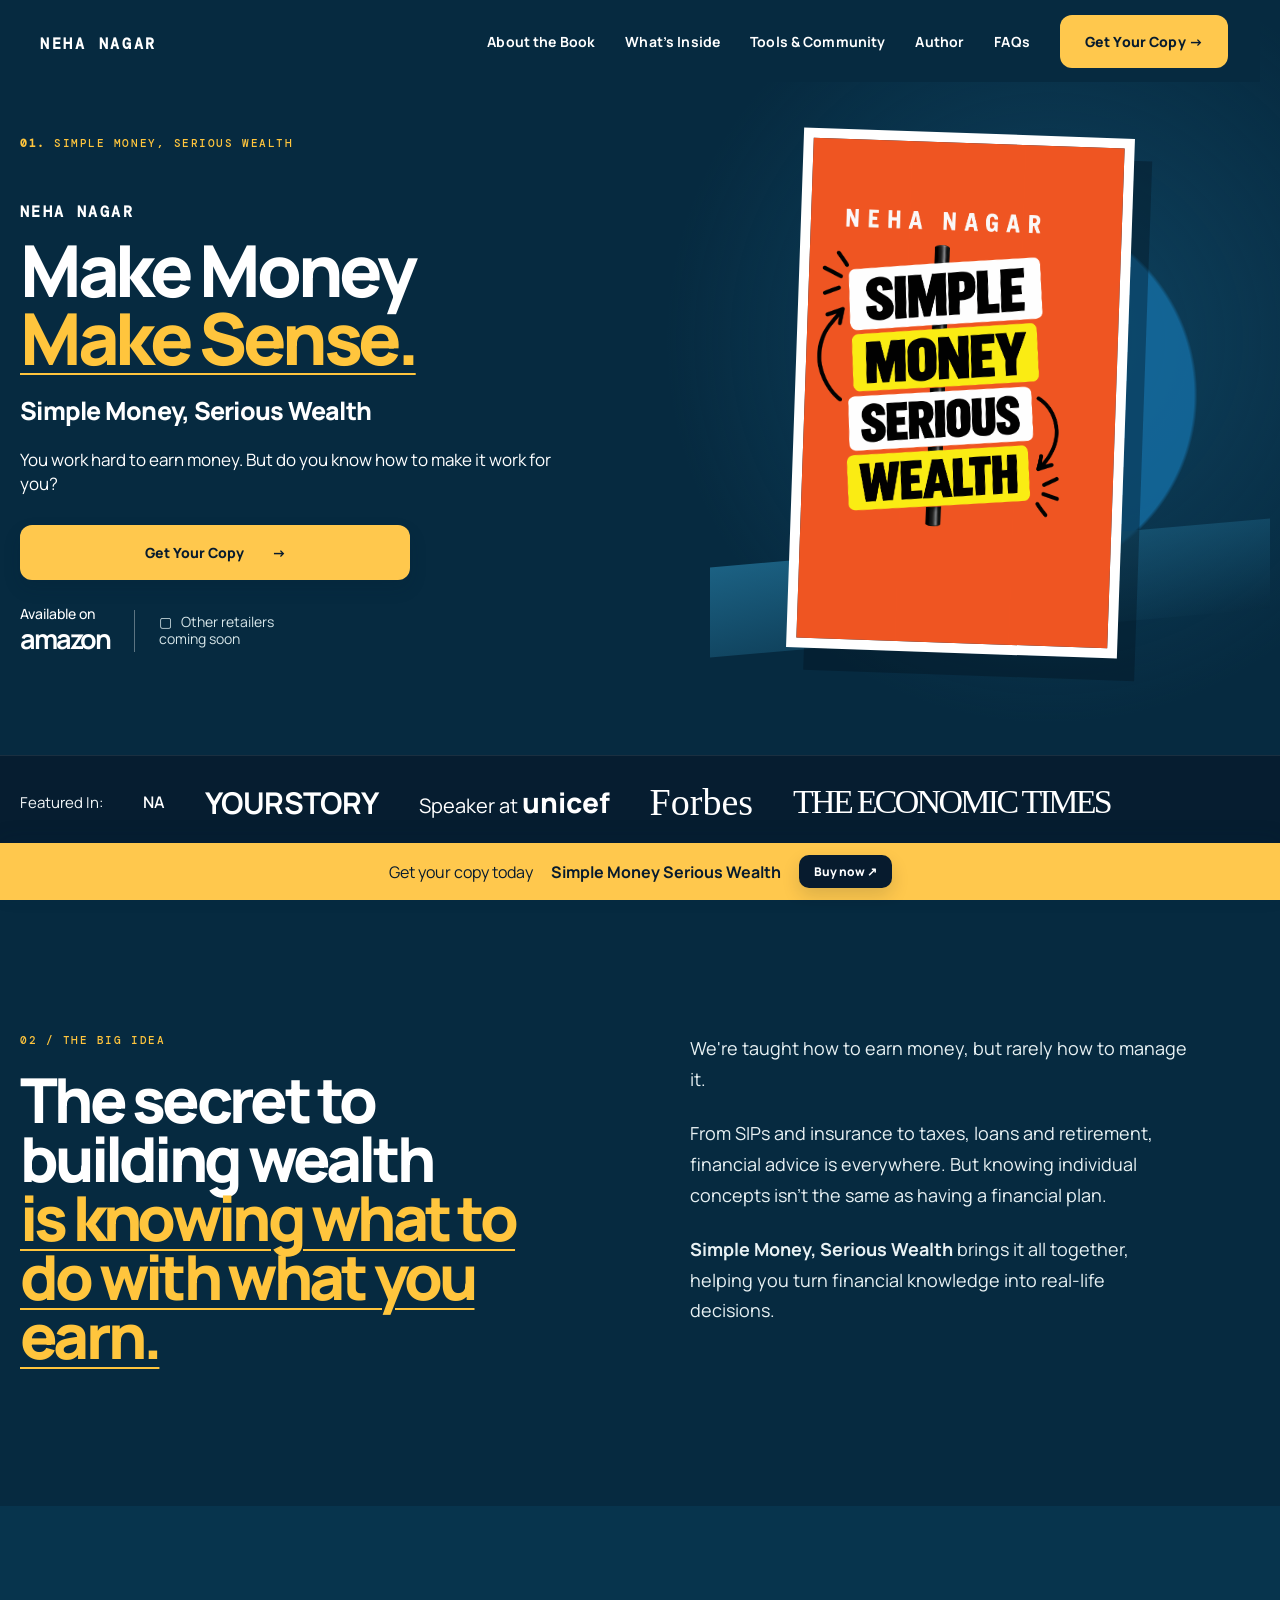
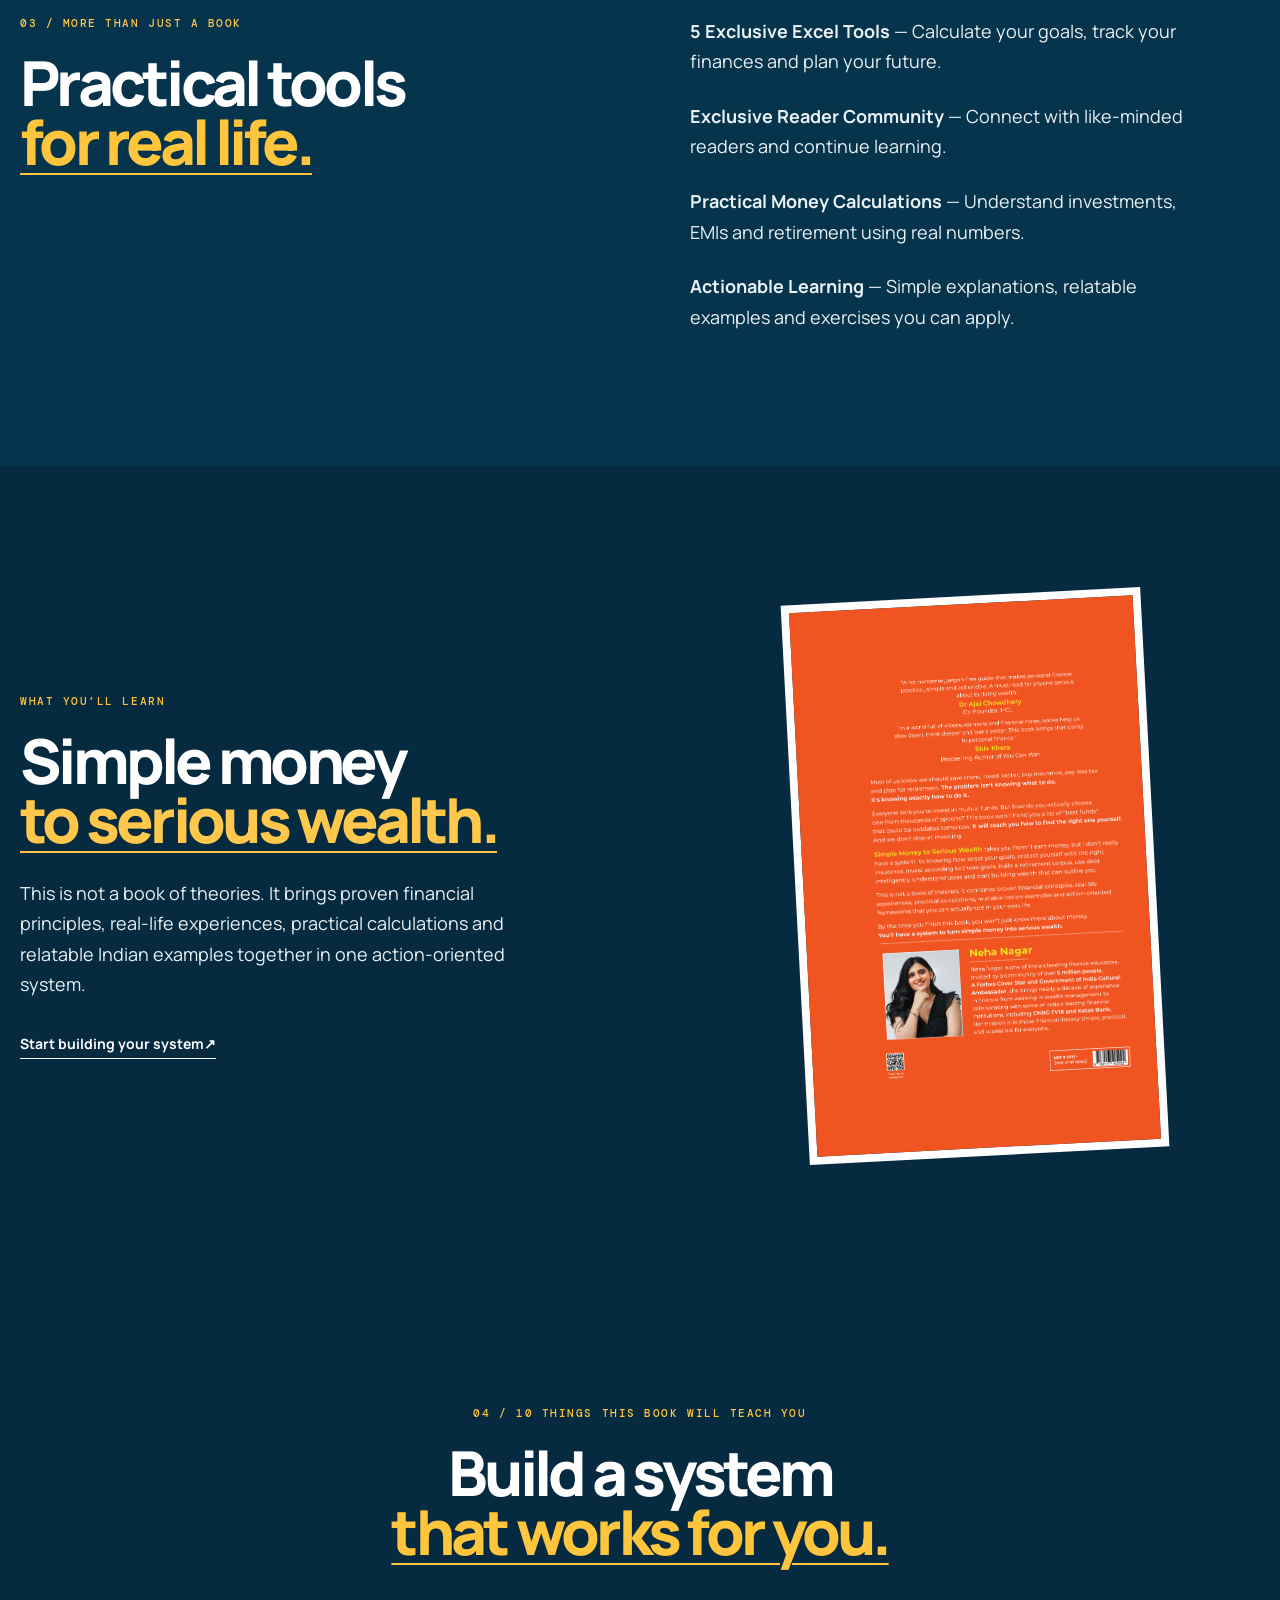
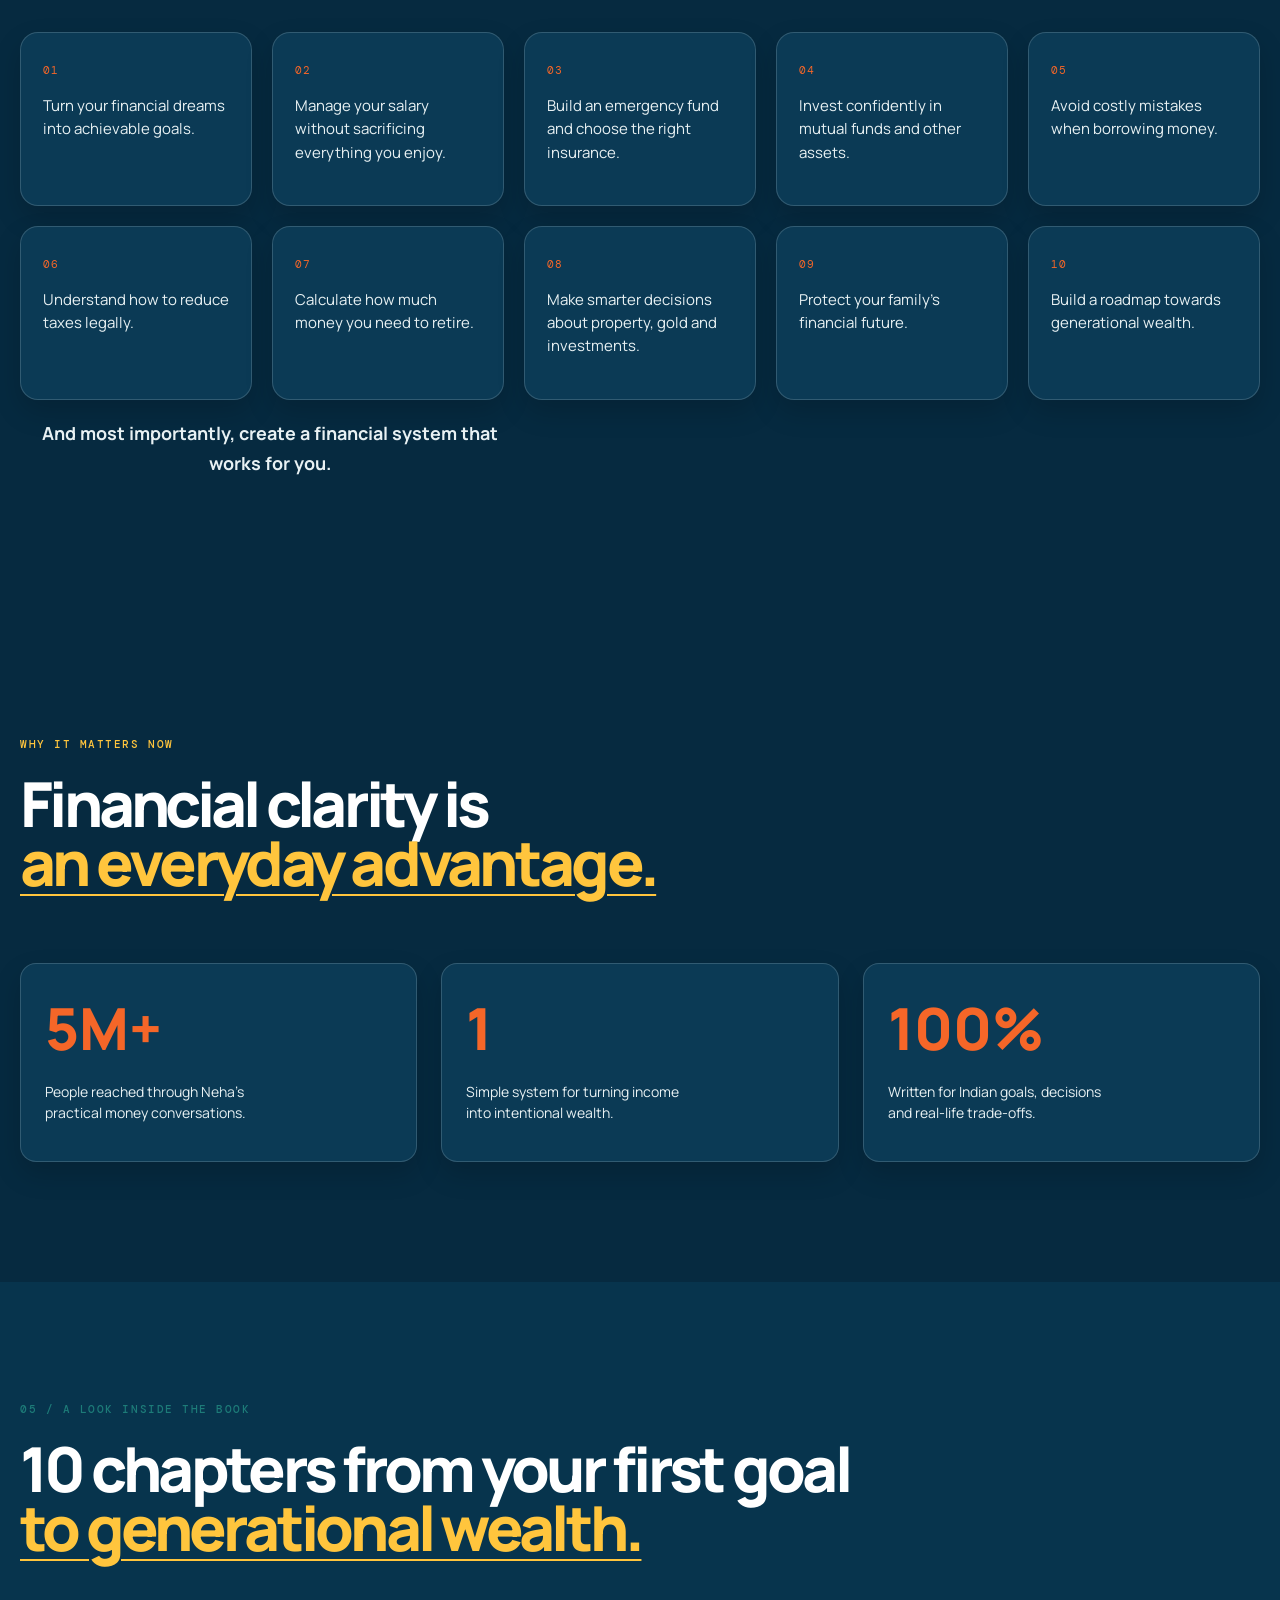
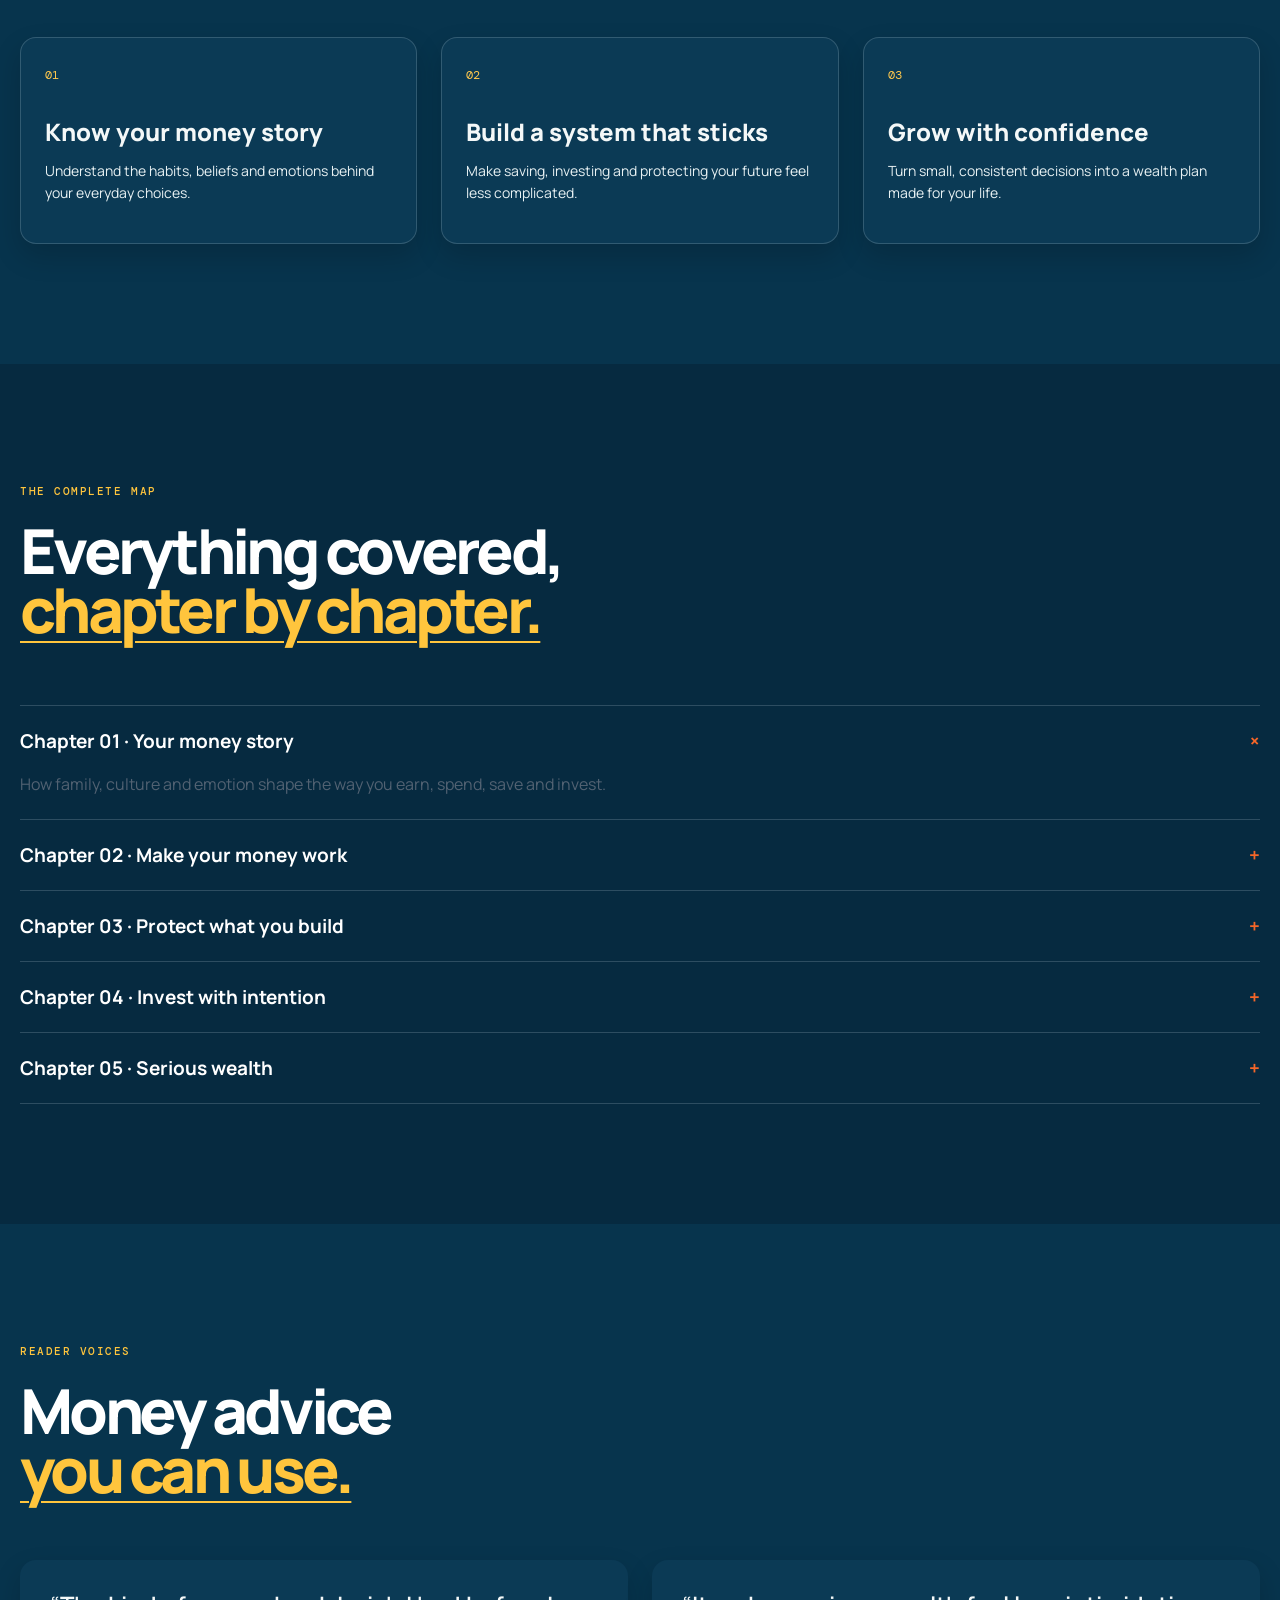
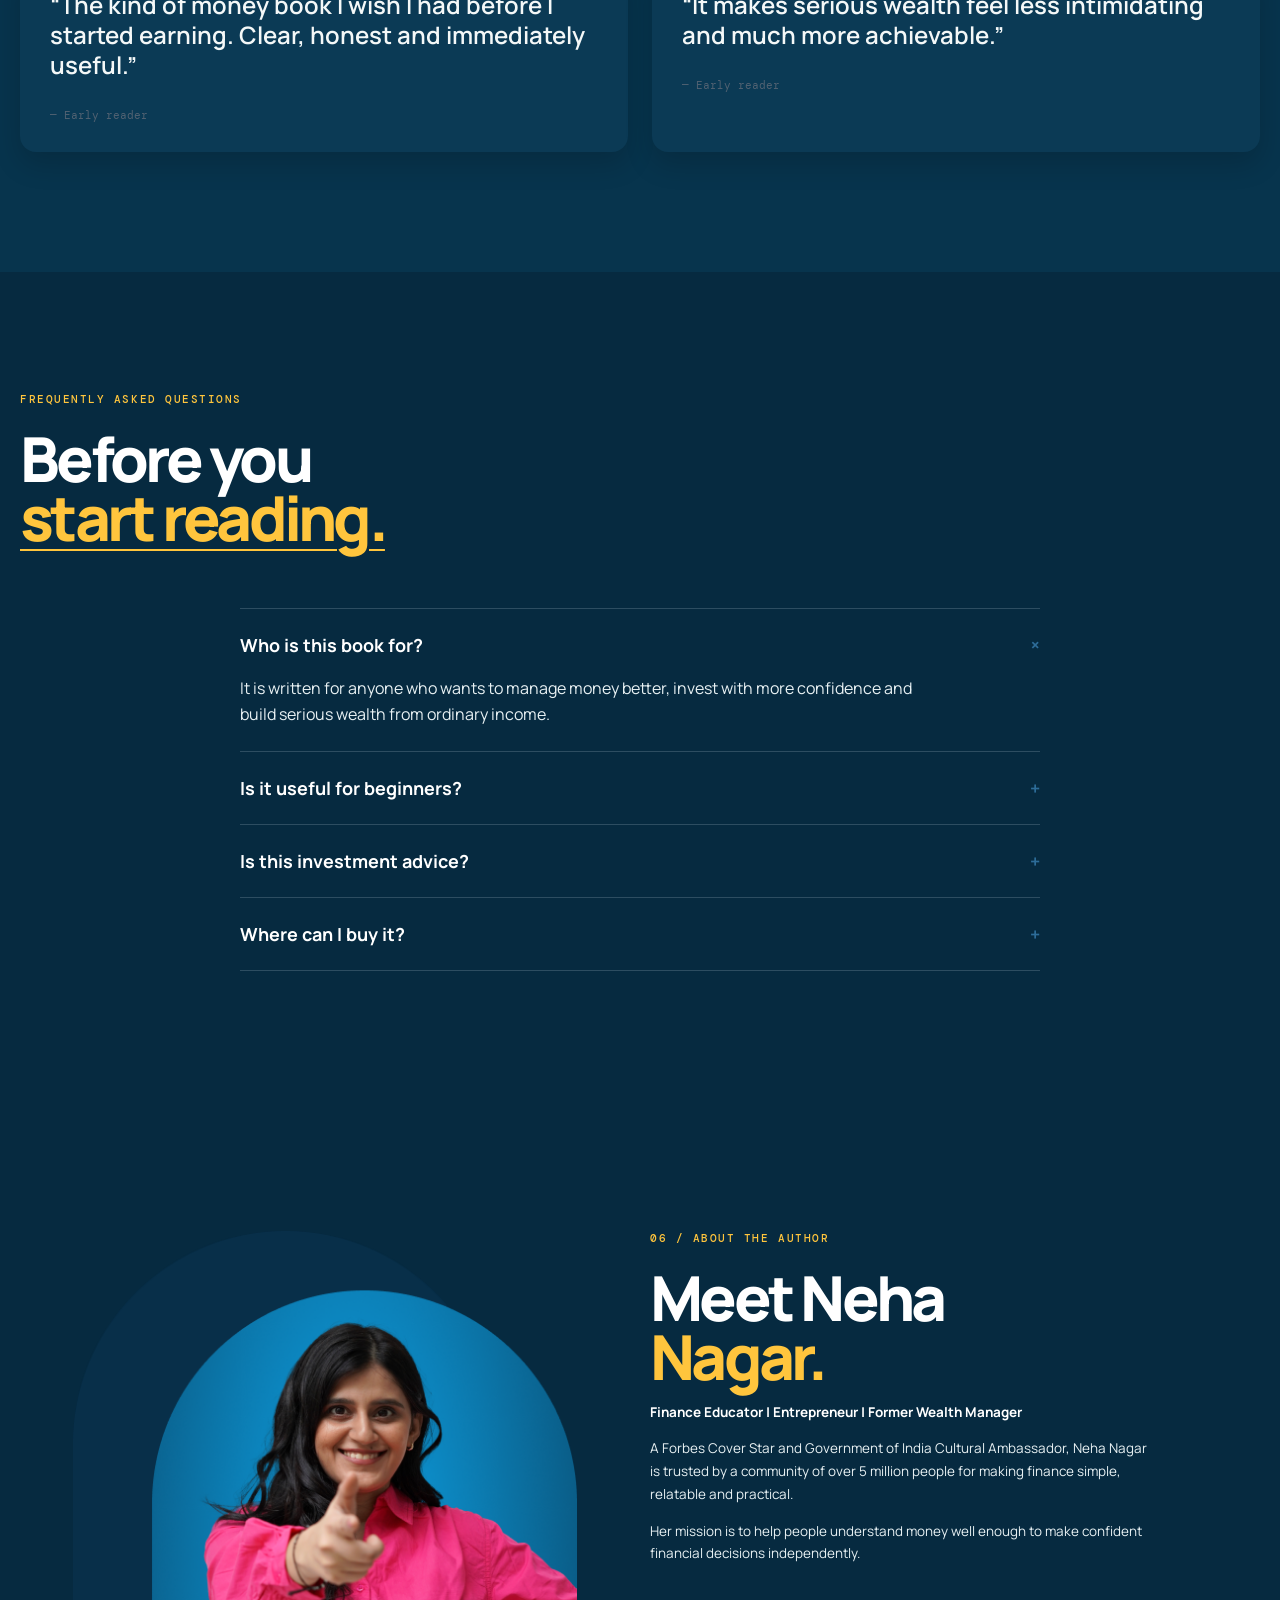
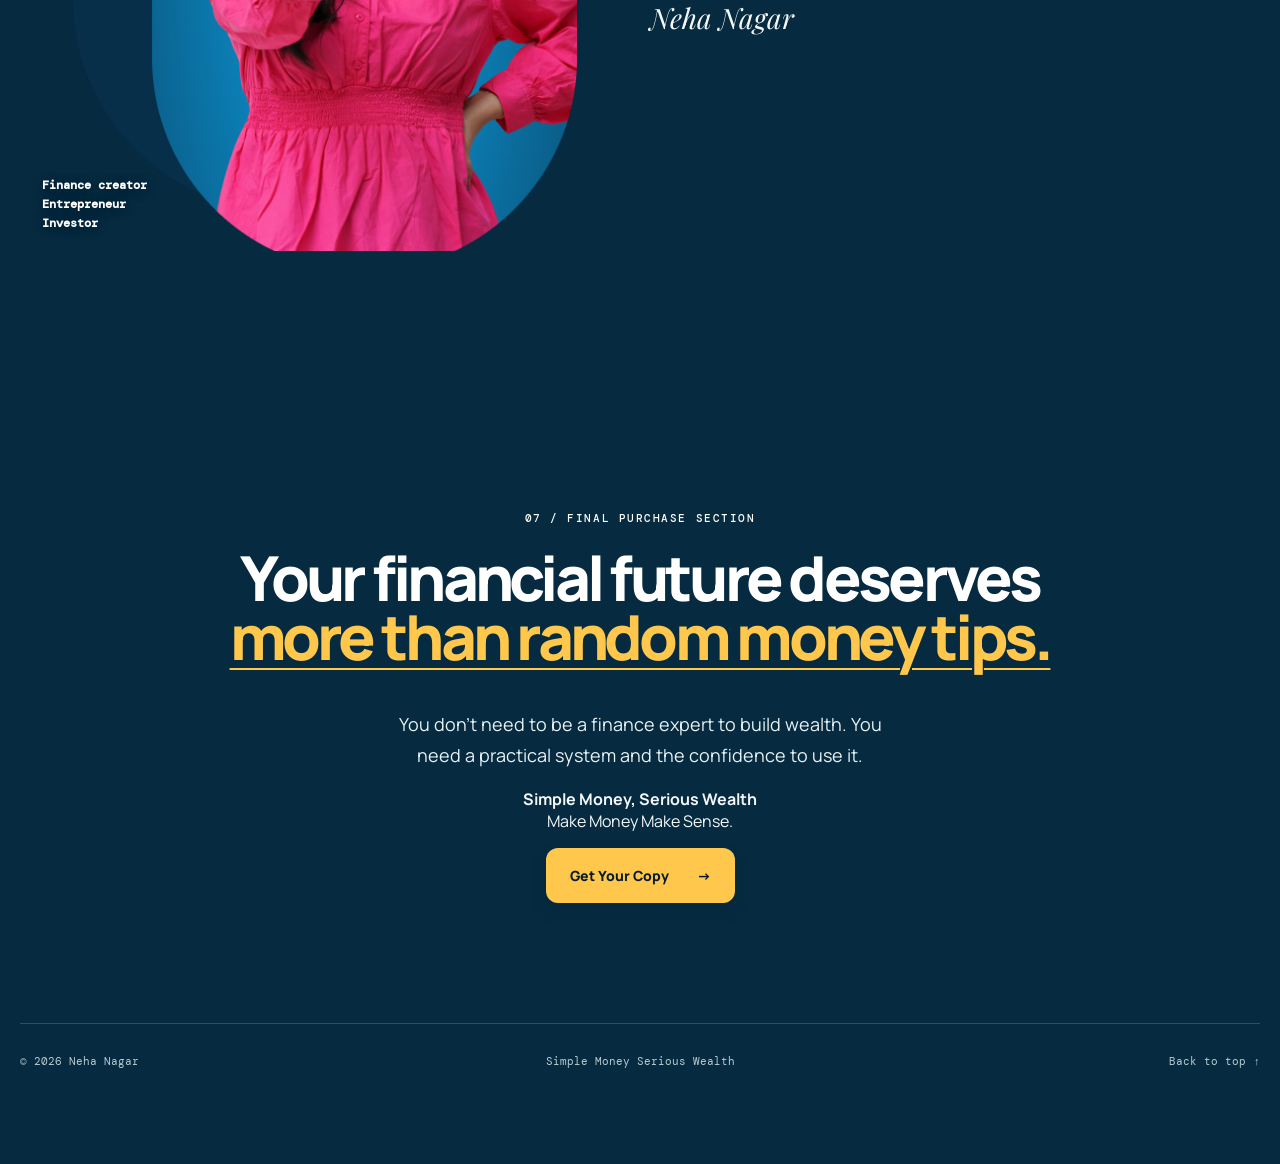
==== index.html @ 294fa519 "Update Amazon purchase links" ====
<!doctype html>
<html lang="en">
  <head>
    <meta charset="UTF-8" />
    <meta name="viewport" content="width=device-width, initial-scale=1.0" />
    <meta name="description" content="Simple Money Serious Wealth — a practical money guide by Neha Nagar." />
    <title>Simple Money Serious Wealth — Neha Nagar</title>
    <link rel="icon" type="image/svg+xml" href="favicon.svg" />
    <link rel="preload" as="image" href="assets/book-front-print.png" fetchpriority="high" />
    <link rel="preconnect" href="https://fonts.googleapis.com" />
    <link rel="preconnect" href="https://fonts.gstatic.com" crossorigin />
    <link href="https://fonts.googleapis.com/css2?family=DM+Mono:wght@400;500&family=Manrope:wght@400;500;600;700;800&family=Playfair+Display:wght@500;600;700&display=swap" rel="stylesheet" />
    <link rel="stylesheet" href="styles.css" />
    <link rel="stylesheet" href="extra.css" />
    <link rel="stylesheet" href="book-assets.css" />
    <link rel="stylesheet" href="mobile.css" />
    <link rel="stylesheet" href="brand.css" />
    <link rel="stylesheet" href="polish.css" />
  </head>
  <body>
    <div class="promo-strip">BOOK LAUNCH EDITION · PRE-ORDER ON AMAZON · BUILD WEALTH ONE SIMPLE DECISION AT A TIME</div>
    <header class="nav shell">
      <a class="nav-home" href="#top" aria-label="Simple Money Serious Wealth home">NEHA NAGAR</a>
      <nav aria-label="Main navigation">
        <a href="#book">About the Book</a>
        <a href="#inside">What’s Inside</a>
        <a href="#benefits">Tools &amp; Community</a>
        <a href="#author">Author</a>
        <a href="#faq">FAQs</a>
        <a class="nav-copy" href="#top">Get Your Copy <span>→</span></a>
      </nav>
    </header>

    <main id="top">
      <section class="hero shell">
        <div class="hero-copy">
          <p class="eyebrow hero-kicker"><span>01.</span> Simple Money, Serious Wealth</p>
          <p class="hero-author">NEHA NAGAR</p>
          <h1>Make Money<br /><em>Make Sense.</em></h1>
          <h2 class="hero-subtitle">Simple Money, Serious Wealth</h2>
          <p class="hero-lede">You work hard to earn money. But do you know how to make it work for you?</p>
          <div class="hero-actions">
            <a class="button" href="https://www.amazon.in/Simple-Money-Serious-Wealth-Extraordinary/dp/B0HNRXYTQC/" target="_blank" rel="noreferrer">Get Your Copy <span>→</span></a>
            <a class="text-link" href="#book">Explore the book <span>↓</span></a>
          </div>
          <div class="hero-note"><span class="dot"></span> Written for the way India earns, spends and grows.</div>
          <div class="availability"><strong>Available on<br /><b>amazon</b></strong><i></i><span>▢ &nbsp; Other retailers<br />coming soon</span></div>
        </div>
        <div class="cover-stage" aria-label="Simple Money Serious Wealth book cover">
          <div class="sunburst"></div>
          <img class="book-photo" src="assets/book-front-print.png" alt="Simple Money Serious Wealth front cover" width="865" height="1276" fetchpriority="high" decoding="async" />
        </div>
      </section>

      <section class="featured-strip" aria-label="Featured in"><div class="featured-inner"><span class="featured-label">Featured In:</span><span class="featured-mark na">NA</span><span class="featured-mark yourstory">YOURSTORY</span><span class="featured-mark speaker">Speaker at <strong>unicef</strong></span><span class="featured-mark forbes">Forbes</span><span class="featured-mark et">THE ECONOMIC TIMES</span></div></section>
      <section class="ticker"><div>Money is personal&nbsp; · &nbsp;Wealth is possible&nbsp; · &nbsp;Start simple&nbsp; · &nbsp;Money is personal&nbsp; · &nbsp;Wealth is possible&nbsp; · &nbsp;Start simple</div></section>

      <section id="book" class="section split shell">
        <div><p class="eyebrow">02 / The big idea</p><h2>The secret to building wealth<br /><em>is knowing what to do with what you earn.</em></h2></div>
        <div class="section-copy"><p>We're taught how to earn money, but rarely how to manage it.</p><p>From SIPs and insurance to taxes, loans and retirement, financial advice is everywhere. But knowing individual concepts isn't the same as having a financial plan.</p><p><strong>Simple Money, Serious Wealth</strong> brings it all together, helping you turn financial knowledge into real-life decisions.</p></div>
      </section>

      <section class="problem-section" id="benefits"><div class="shell problem-grid"><div><p class="eyebrow">03 / More than just a book</p><h2>Practical tools<br /><em>for real life.</em></h2></div><div class="section-copy"><p><strong>5 Exclusive Excel Tools</strong> — Calculate your goals, track your finances and plan your future.</p><p><strong>Exclusive Reader Community</strong> — Connect with like-minded readers and continue learning.</p><p><strong>Practical Money Calculations</strong> — Understand investments, EMIs and retirement using real numbers.</p><p><strong>Actionable Learning</strong> — Simple explanations, relatable examples and exercises you can apply.</p></div></div></section>

      <section class="back-cover-section"><div class="shell back-cover-grid"><div><p class="eyebrow">What you’ll learn</p><h2>Simple money<br /><em>to serious wealth.</em></h2><p class="section-copy">This is not a book of theories. It brings proven financial principles, real-life experiences, practical calculations and relatable Indian examples together in one action-oriented system.</p><a class="text-link" href="https://www.amazon.in/Simple-Money-Serious-Wealth-Extraordinary/dp/B0HNRXYTQC/" target="_blank" rel="noreferrer">Start building your system <span>↗</span></a></div><div class="back-cover-frame"><img src="assets/book-back-print.png" alt="Back cover of Simple Money Serious Wealth" width="865" height="1276" loading="lazy" decoding="async" /></div></div></section>

      <section class="reader-section"><div class="shell"><p class="eyebrow">04 / 10 things this book will teach you</p><h2>Build a system<br /><em>that works for you.</em></h2><div class="reader-grid"><article><span>01</span><p>Turn your financial dreams into achievable goals.</p></article><article><span>02</span><p>Manage your salary without sacrificing everything you enjoy.</p></article><article><span>03</span><p>Build an emergency fund and choose the right insurance.</p></article><article><span>04</span><p>Invest confidently in mutual funds and other assets.</p></article><article><span>05</span><p>Avoid costly mistakes when borrowing money.</p></article><article><span>06</span><p>Understand how to reduce taxes legally.</p></article><article><span>07</span><p>Calculate how much money you need to retire.</p></article><article><span>08</span><p>Make smarter decisions about property, gold and investments.</p></article><article><span>09</span><p>Protect your family's financial future.</p></article><article><span>10</span><p>Build a roadmap towards generational wealth.</p></article></div><p class="section-copy"><strong>And most importantly, create a financial system that works for you.</strong></p></div></section>

      <section class="data-section"><div class="shell"><p class="eyebrow">Why it matters now</p><h2>Financial clarity is<br /><em>an everyday advantage.</em></h2><div class="data-grid"><div><strong>5M+</strong><p>People reached through Neha’s practical money conversations.</p></div><div><strong>1</strong><p>Simple system for turning income into intentional wealth.</p></div><div><strong>100%</strong><p>Written for Indian goals, decisions and real-life trade-offs.</p></div></div></div></section>

      <section id="inside" class="inside-section">
        <div class="shell"><p class="eyebrow">05 / A look inside the book</p><h2>10 chapters from your first goal<br /><em>to generational wealth.</em></h2>
          <div class="chapters">
            <article><span>01</span><h3>Know your money story</h3><p>Understand the habits, beliefs and emotions behind your everyday choices.</p></article>
            <article><span>02</span><h3>Build a system that sticks</h3><p>Make saving, investing and protecting your future feel less complicated.</p></article>
            <article><span>03</span><h3>Grow with confidence</h3><p>Turn small, consistent decisions into a wealth plan made for your life.</p></article>
          </div>
        </div>
      </section>

      <section class="index-section"><div class="shell"><p class="eyebrow">The complete map</p><h2>Everything covered,<br /><em>chapter by chapter.</em></h2><div class="accordion"><details open><summary>Chapter 01 · Your money story <span>+</span></summary><p>How family, culture and emotion shape the way you earn, spend, save and invest.</p></details><details><summary>Chapter 02 · Make your money work <span>+</span></summary><p>Set goals, build a cash-flow system and create a plan that works beyond a spreadsheet.</p></details><details><summary>Chapter 03 · Protect what you build <span>+</span></summary><p>Understand insurance, emergency funds, debt and the safety nets that keep wealth intact.</p></details><details><summary>Chapter 04 · Invest with intention <span>+</span></summary><p>Choose investments according to your goals instead of chasing yesterday’s best performer.</p></details><details><summary>Chapter 05 · Serious wealth <span>+</span></summary><p>Turn ordinary income into extraordinary net worth with habits that compound over time.</p></details></div></div></section>

      <section class="voices-section"><div class="shell"><p class="eyebrow">Reader voices</p><h2>Money advice<br /><em>you can use.</em></h2><div class="quotes"><blockquote>“The kind of money book I wish I had before I started earning. Clear, honest and immediately useful.”<cite>— Early reader</cite></blockquote><blockquote>“It makes serious wealth feel less intimidating and much more achievable.”<cite>— Early reader</cite></blockquote></div></div></section>


      <section class="faq-section" id="faq"><div class="shell"><p class="eyebrow">Frequently asked questions</p><h2>Before you<br /><em>start reading.</em></h2><div class="faq-list"><details open><summary>Who is this book for? <span>+</span></summary><p>It is written for anyone who wants to manage money better, invest with more confidence and build serious wealth from ordinary income.</p></details><details><summary>Is it useful for beginners? <span>+</span></summary><p>Yes. The book starts with the fundamentals and turns them into simple actions you can apply immediately.</p></details><details><summary>Is this investment advice? <span>+</span></summary><p>This is an educational guide to financial decision-making. It helps you understand the principles behind better money choices.</p></details><details><summary>Where can I buy it? <span>+</span></summary><p>The book is available through Amazon. Use any Buy on Amazon button on this page to order.</p></details></div></div></section>

      <section id="author" class="section author shell">
        <div class="author-card"><img class="author-photo" src="assets/neha-nagar.png" alt="Neha Nagar" width="510" height="647" loading="lazy" decoding="async" /><p>Finance creator<br />Entrepreneur<br />Investor</p></div>
        <div><p class="eyebrow">06 / About the author</p><h2>Meet Neha<br /><em>Nagar.</em></h2><p class="author-copy"><strong>Finance Educator | Entrepreneur | Former Wealth Manager</strong></p><p class="author-copy">A Forbes Cover Star and Government of India Cultural Ambassador, Neha Nagar is trusted by a community of over 5 million people for making finance simple, relatable and practical.</p><p class="author-copy">Her mission is to help people understand money well enough to make confident financial decisions independently.</p><p class="signature">Neha Nagar</p></div>
      </section>

      <section class="cta-section"><div class="shell cta"><p class="eyebrow">07 / Final purchase section</p><h2>Your financial future deserves<br /><em>more than random money tips.</em></h2><p class="section-copy">You don't need to be a finance expert to build wealth. You need a practical system and the confidence to use it.</p><p><strong>Simple Money, Serious Wealth</strong><br />Make Money Make Sense.</p><a class="button" href="https://www.amazon.in/Simple-Money-Serious-Wealth-Extraordinary/dp/B0HNRXYTQC/" target="_blank" rel="noreferrer">Get Your Copy <span>→</span></a></div></section>
    </main>
    <footer class="footer shell"><span>© 2026 Neha Nagar</span><span>Simple Money Serious Wealth</span><a href="#top">Back to top ↑</a></footer>
    <div class="sticky-offer"><span>Get your copy today</span><strong>Simple Money Serious Wealth</strong><a class="button button-small" href="https://www.amazon.in/Simple-Money-Serious-Wealth-Extraordinary/dp/B0HNRXYTQC/" target="_blank" rel="noreferrer">Buy now ↗</a></div>
  </body>
</html>
---- styles.css ----
:root{--ink:#1c2824;--paper:#f4efe5;--cream:#fbf9f3;--lime:#d8f04d;--orange:#ef6b3d;--muted:#66716b;--line:rgba(28,40,36,.18)}*{box-sizing:border-box}html{scroll-behavior:smooth}body{margin:0;background:var(--paper);color:var(--ink);font-family:Manrope,system-ui,sans-serif}a{color:inherit;text-decoration:none}.shell{width:min(1320px,calc(100% - 40px));margin-inline:auto}.nav{height:92px;display:flex;align-items:center;justify-content:space-between;border-bottom:1px solid var(--line)}.wordmark{font:500 13px/1.05 'DM Mono',monospace;letter-spacing:.08em}.wordmark span{color:var(--orange)}nav{display:flex;gap:32px;font-size:14px}nav a:hover,.text-link:hover{color:var(--orange)}.button{display:inline-flex;align-items:center;gap:28px;background:var(--ink);color:var(--cream);padding:16px 20px;font-weight:700;font-size:14px;border-radius:2px;transition:transform .2s,background .2s}.button:hover{transform:translateY(-2px);background:var(--orange)}.button-small{padding:8px 15px;gap:12px;font-size:12px}.eyebrow{font:500 11px 'DM Mono',monospace;text-transform:uppercase;letter-spacing:.14em;color:var(--orange);margin:0 0 24px}.hero{min-height:660px;display:grid;grid-template-columns:1fr 1fr;align-items:center;gap:40px}.hero h1,h2{font:600 clamp(48px,7vw,88px)/.95 'Playfair Display',serif;letter-spacing:-.05em;margin:0}.hero h1 em,h2 em{font-style:normal;color:var(--orange)}.hero-lede{max-width:470px;font-size:19px;line-height:1.55;color:var(--muted);margin:28px 0}.hero-actions{display:flex;align-items:center;gap:28px}.text-link{font-weight:700;font-size:14px;border-bottom:1px solid currentColor;padding-bottom:5px}.hero-note{margin-top:68px;font:12px 'DM Mono',monospace;color:var(--muted)}.dot{display:inline-block;width:8px;height:8px;background:var(--orange);border-radius:50%;margin-right:9px}.cover-stage{height:520px;position:relative;display:grid;place-items:center}.sunburst{position:absolute;width:420px;height:420px;border-radius:50%;background:var(--lime);right:30px;top:40px}.book-cover{position:relative;width:280px;height:410px;background:var(--orange);color:var(--cream);padding:25px;box-shadow:20px 24px 0 rgba(28,40,36,.12);transform:rotate(6deg);display:flex;flex-direction:column;justify-content:space-between}.cover-top,.cover-author{font:12px 'DM Mono',monospace;letter-spacing:.1em;line-height:1.5}.cover-title{font:600 37px/.95 'Playfair Display',serif;letter-spacing:-.06em}.cover-title strong{color:var(--lime);font-weight:600}.cover-rule{height:1px;background:rgba(251,249,243,.55);width:100%}.scribble{position:absolute;right:15px;bottom:50px;font:italic 20px 'Playfair Display',serif;line-height:1.1;transform:rotate(-8deg)}.ticker{background:var(--lime);overflow:hidden;white-space:nowrap;padding:14px 0;font:12px 'DM Mono',monospace;text-transform:uppercase;letter-spacing:.1em}.ticker div{animation:slide 24s linear infinite}@keyframes slide{to{transform:translateX(-50%)}}.section{padding:140px 0;display:grid;grid-template-columns:1fr 1fr;gap:100px}.section-copy{font-size:18px;line-height:1.7;color:var(--muted);max-width:500px}.section-copy p{margin-top:0;margin-bottom:24px}.inside-section{background:var(--ink);color:var(--cream);padding:120px 0}.inside-section .eyebrow{color:var(--lime)}.chapters{display:grid;grid-template-columns:repeat(3,1fr);gap:24px;margin-top:80px}.chapters article{border-top:1px solid rgba(251,249,243,.3);padding-top:18px}.chapters span{font:12px 'DM Mono',monospace;color:var(--lime)}.chapters h3{font:600 24px/1.15 'Playfair Display',serif;margin:48px 0 16px}.chapters p{color:#bfc9c2;line-height:1.6;font-size:14px}.author{align-items:center}.author-card{background:var(--lime);height:360px;display:flex;flex-direction:column;justify-content:space-between;padding:28px}.author-initials{font:600 110px/.8 'Playfair Display',serif;letter-spacing:-.1em}.author-card p{font:12px 'DM Mono',monospace;line-height:1.6}.author-copy{max-width:500px;color:var(--muted);line-height:1.7;font-size:13.5px}.signature{font:italic 28px 'Playfair Display',serif;margin-top:34px}.cta-section{background:var(--orange);padding:120px 0}.cta{text-align:center}.cta .eyebrow{color:var(--cream)}.cta h2{margin-bottom:42px}.cta h2 em{color:var(--lime)}.footer{padding:30px 0;display:flex;justify-content:space-between;align-items:center;font:11px 'DM Mono',monospace;color:var(--muted);border-top:1px solid var(--line)}@media(max-width:760px){.shell{width:min(100% - 36px,560px)}.nav{height:76px}.nav nav{display:none}.nav .button-small{padding:10px}.hero{grid-template-columns:1fr;min-height:auto;padding:80px 0 100px}.hero h1{font-size:60px}.hero-note{margin-top:42px}.cover-stage{height:440px}.sunburst{width:330px;height:330px;right:0}.book-cover{width:240px;height:350px}.cover-title{font-size:31px}.section{padding:88px 0;grid-template-columns:1fr;gap:40px}.section h2,.inside-section h2{font-size:56px}.chapters{grid-template-columns:1fr;gap:42px;margin-top:54px}.chapters h3{margin:24px 0 10px}.author-card{height:260px}.cta-section{padding:90px 0}.footer{gap:15px;flex-wrap:wrap}.footer span:nth-child(2){display:none}}
---- extra.css ----
.promo-strip{background:var(--ink);color:var(--lime);text-align:center;padding:10px;font:11px 'DM Mono',monospace;letter-spacing:.08em}.problem-section{background:var(--orange);color:var(--cream);padding:110px 0}.problem-grid{display:grid;grid-template-columns:1fr 1fr;gap:100px}.problem-section .eyebrow{color:var(--lime)}.problem-section .section-copy{color:var(--cream)}.reader-section{padding:120px 0;background:var(--cream)}.reader-grid{display:grid;grid-template-columns:repeat(4,1fr);gap:20px;margin-top:70px}.reader-grid article{border-top:1px solid var(--line);padding-top:16px}.reader-grid span,.format-tag{font:11px 'DM Mono',monospace;color:var(--orange);letter-spacing:.1em}.reader-grid h3{font:600 22px/1.1 'Playfair Display',serif;margin:44px 0 14px}.reader-grid p{font-size:14px;line-height:1.55;color:var(--muted)}.index-section{padding:120px 0}.accordion{margin-top:65px;border-top:1px solid var(--line)}details{border-bottom:1px solid var(--line);padding:22px 0}summary{cursor:pointer;list-style:none;font:500 19px 'DM Mono',monospace;display:flex;justify-content:space-between}summary::-webkit-details-marker{display:none}summary span{color:var(--orange)}details p{max-width:650px;color:var(--muted);line-height:1.6;margin:18px 0 0}.voices-section{padding:120px 0;background:var(--lime)}.quotes{display:grid;grid-template-columns:1fr 1fr;gap:24px;margin-top:60px}.quotes blockquote{margin:0;background:var(--cream);padding:30px;font:500 24px/1.25 'Playfair Display',serif}.quotes cite{display:block;font:11px 'DM Mono',monospace;color:var(--muted);margin-top:28px}.formats-section{padding:120px 0;background:var(--cream)}.format-grid{display:grid;grid-template-columns:1fr 1fr;gap:24px;margin-top:60px}.format-card{padding:34px;background:var(--lime);min-height:260px;display:flex;flex-direction:column;align-items:flex-start}.format-card.dark{background:var(--ink);color:var(--cream)}.format-card h3{font:600 36px 'Playfair Display',serif;margin:32px 0 10px}.format-card p{color:var(--muted);max-width:340px;line-height:1.55;margin:0 0 26px}.format-card.dark p{color:#bfc9c2}.format-card .button{margin-top:auto}.format-card .button.light{background:var(--cream);color:var(--ink)}@media(max-width:760px){.problem-grid,.reader-grid,.quotes,.format-grid{grid-template-columns:1fr}.reader-grid{gap:30px}.problem-section,.reader-section,.index-section,.voices-section,.formats-section{padding:88px 0}.quotes{gap:15px}.promo-strip{font-size:9px}}
---- book-assets.css ----
.book-photo{position:relative;z-index:2;width:min(330px,70%);height:470px;object-fit:cover;border:12px solid var(--cream);box-shadow:20px 24px 0 rgba(28,40,36,.12);transform:rotate(4deg)}.back-cover-section{padding:130px 0;background:var(--ink);color:var(--cream)}.back-cover-grid{display:grid;grid-template-columns:1fr 1fr;gap:100px;align-items:center}.back-cover-section .eyebrow{color:var(--lime)}.back-cover-section h2 em{color:var(--lime)}.back-cover-section .section-copy{color:#bfc9c2;margin:28px 0 32px}.back-cover-frame{display:flex;justify-content:center}.back-cover-frame img{width:min(360px,100%);max-height:560px;object-fit:cover;object-position:top;border:10px solid var(--cream);box-shadow:-18px 18px 0 var(--orange);transform:rotate(-3deg)}@media(max-width:760px){.book-photo{height:410px;width:250px}.back-cover-grid{grid-template-columns:1fr;gap:52px}.back-cover-section{padding:88px 0}.back-cover-frame img{width:290px}}
.data-section{background:var(--cream);padding:120px 0}.data-grid{display:grid;grid-template-columns:repeat(3,1fr);gap:24px;margin-top:70px}.data-grid>div{border-top:1px solid var(--line);padding-top:18px}.data-grid strong{display:block;color:var(--orange);font:600 58px 'Playfair Display',serif}.data-grid p{max-width:230px;color:var(--muted);font-size:14px;line-height:1.5}.format-grid.single{grid-template-columns:minmax(0,720px)}.format-grid.single .format-card{min-height:300px}.format-grid.single .format-card p{max-width:520px}@media(max-width:760px){.data-section{padding:88px 0}.data-grid{grid-template-columns:1fr;gap:30px;margin-top:52px}.format-grid.single{grid-template-columns:1fr}}
---- mobile.css ----
/* Mobile-first refinements for the book launch page */
@media (max-width: 760px){
  html,body{overflow-x:hidden}
  .shell{width:calc(100% - 32px);max-width:none}
  .promo-strip{padding:9px 16px;font-size:9px;line-height:1.35;white-space:normal}
  .nav{height:auto;min-height:72px;padding:14px 0;gap:12px}
  .wordmark{font-size:11px;line-height:1.1}
  .nav .button-small{font-size:10px;padding:11px 12px;gap:7px;white-space:nowrap}
  .hero{display:flex;flex-direction:column;align-items:stretch;padding:56px 0 76px;gap:42px}
  .hero-copy{order:1}.cover-stage{order:2;height:430px;margin:0 -10px}
  .eyebrow{font-size:10px;line-height:1.4;margin-bottom:18px}
  .hero h1{font-size:clamp(48px,15vw,68px);line-height:.92}
  .hero-lede{font-size:17px;line-height:1.5;margin:22px 0 26px}
  .hero-actions{display:flex;flex-direction:column;align-items:stretch;gap:16px}
  .button{justify-content:space-between;min-height:52px;padding:16px 18px}
  .text-link{text-align:center;display:block;width:max-content;max-width:100%;margin:0 auto}
  .hero-note{margin-top:30px;font-size:10px;line-height:1.5}
  .sunburst{width:310px;height:310px;right:50%;top:42px;transform:translateX(50%)}
  .book-photo{width:248px;height:372px;border-width:8px;box-shadow:12px 15px 0 rgba(28,40,36,.14);transform:rotate(3deg)}
  .scribble{right:18px;bottom:38px;font-size:17px}
  .ticker{padding:12px 0;font-size:10px}
  .section,.problem-section,.reader-section,.index-section,.voices-section,.formats-section,.data-section,.back-cover-section{padding:78px 0}
  .section{display:block}.section h2,.inside-section h2,.problem-section h2,.reader-section h2,.index-section h2,.voices-section h2,.formats-section h2,.data-section h2,.back-cover-section h2{font-size:clamp(42px,12vw,58px);line-height:.96}
  .section-copy,.author-copy{font-size:16px;line-height:1.65;margin-top:28px}
  .problem-grid,.back-cover-grid{display:block}.problem-grid .section-copy{margin-top:28px}
  .inside-section{padding:78px 0}.chapters{display:block;margin-top:48px}.chapters article{margin-bottom:34px}.chapters h3{font-size:23px;margin:24px 0 10px}
  .reader-grid,.data-grid,.quotes,.format-grid{display:block;margin-top:46px}.reader-grid article,.data-grid>div{margin-bottom:30px}.reader-grid h3{margin:20px 0 10px;font-size:24px}.data-grid strong{font-size:50px}.data-grid p{max-width:100%}
  .accordion{margin-top:42px}.accordion details{padding:18px 0}.accordion summary{font-size:14px;line-height:1.4;gap:16px}.accordion details p{font-size:14px;line-height:1.55}
  .quotes blockquote{font-size:22px;padding:24px;margin-bottom:16px}.format-grid.single{display:block}.format-card,.format-grid.single .format-card{min-height:0;padding:26px}.format-card h3{font-size:32px;margin:26px 0 10px}.format-card .button{margin-top:24px}
  .author{display:flex;flex-direction:column;gap:42px}.author-card{width:100%;height:240px}.author-initials{font-size:90px}.back-cover-grid{display:flex;flex-direction:column;gap:48px}.back-cover-frame{order:2}.back-cover-frame img{width:270px;max-height:410px;border-width:8px;box-shadow:-12px 14px 0 var(--orange)}
  .cta-section{padding:78px 0}.cta h2{font-size:clamp(44px,12vw,58px);margin-bottom:32px}.footer{padding:24px 0;display:grid;grid-template-columns:1fr auto;gap:12px;font-size:10px}.footer a{grid-column:1/-1}
}
---- brand.css ----
:root{--ink:#071b2e;--navy:#0b2b48;--paper:#f8f4ec;--cream:#fffdf8;--lime:#ffc84d;--orange:#f56628;--muted:#526272;--line:#d9e0e5;--teal:#1d7b78}body{background:var(--paper);color:var(--ink);font-family:Manrope,Arial,sans-serif;-webkit-font-smoothing:antialiased}a{transition:color .2s ease,background-color .2s ease,transform .2s ease}.nav{border:0;height:82px;color:#fff;background:transparent;width:100%;padding:0 max(20px,calc((100% - 1320px)/2))}.nav nav a{color:#fff;font-weight:700}.nav nav a:hover{color:var(--lime)}.hero{width:100%;max-width:none;margin:0;padding:110px max(20px,calc((100% - 1320px)/2)) 100px;background:radial-gradient(circle at 82% 45%,rgba(27,84,126,.62),transparent 34%),linear-gradient(115deg,#061727 0%,#0b2b48 62%,#123e65 100%);color:#fff;min-height:650px}.hero h1,h2{font-family:Manrope,Arial,sans-serif;font-weight:800;letter-spacing:-.06em}.hero h1 em,h2 em{color:var(--lime);text-decoration:underline;text-decoration-thickness:2px;text-underline-offset:8px}.hero-lede{color:#d8e5ee}.hero .eyebrow{color:var(--lime);background:rgba(255,255,255,.12);border:1px solid rgba(255,255,255,.1);border-radius:10px;padding:10px 14px;display:inline-block}.button{font-weight:800;box-shadow:0 8px 18px rgba(7,27,46,.14)}.hero .button,.cta .button{background:var(--lime);color:var(--ink);border-radius:12px;padding:18px 24px}.hero .button:hover,.cta .button:hover{transform:translateY(-2px);background:#ffd76d}.hero .text-link{color:#fff}.hero-note{color:#d8e5ee}.cover-stage{height:520px}.sunburst{background:var(--lime);opacity:.95}.book-photo{border:10px solid #fff;box-shadow:18px 22px 0 rgba(3,16,27,.34)}.scribble{color:var(--lime);font-family:Manrope,Arial,sans-serif;font-weight:800}.ticker{background:var(--lime);color:var(--ink);font-weight:800}.section,.reader-section,.formats-section,.index-section,.data-section{background:var(--cream)}.section h2,.reader-section h2,.index-section h2,.data-section h2,.formats-section h2,.voices-section h2,.back-cover-section h2{color:var(--ink)}.section-copy,.author-copy{color:var(--muted)}.problem-section{background:#f3e8d6;color:var(--ink)}.problem-section .section-copy{color:var(--muted)}.inside-section{background:#e4efee;color:var(--ink)}.inside-section .eyebrow{color:var(--teal)}.chapters article{background:var(--cream);border:1px solid #d7e4e2;border-radius:16px;padding:24px;box-shadow:0 10px 30px rgba(12,40,66,.08)}.chapters h3{font-family:Manrope,Arial,sans-serif;font-weight:800;color:var(--ink);margin:34px 0 12px}.chapters p{color:var(--muted)}.reader-grid article{background:var(--cream);border:1px solid var(--line);border-radius:16px;padding:22px;box-shadow:0 8px 25px rgba(12,40,66,.05)}.reader-grid h3{font-family:Manrope,Arial,sans-serif;font-weight:800;margin:30px 0 12px}.reader-grid span,.format-tag{color:var(--orange)}.data-section{background:var(--cream)}.data-grid>div{border:0;background:#edf2f3;border-radius:16px;padding:24px}.data-grid strong{font-family:Manrope,Arial,sans-serif;font-weight:800;color:var(--orange)}.back-cover-section{background:var(--navy)}.back-cover-section h2{color:#fff}.back-cover-section h2 em{color:var(--lime)}.back-cover-section .section-copy{color:#d8e5ee}.back-cover-frame img{border:8px solid #fff;box-shadow:-14px 16px 0 var(--orange)}.accordion{border-top:1px solid var(--line)}details{border-bottom:1px solid var(--line)}summary{font-family:Manrope,Arial,sans-serif;font-weight:700}.voices-section{background:#f3e8d6}.quotes blockquote{border-radius:16px;box-shadow:0 8px 25px rgba(12,40,66,.06);font-family:Manrope,Arial,sans-serif;font-weight:600;color:var(--ink)}.format-card{border-radius:18px;background:var(--lime);box-shadow:0 10px 30px rgba(12,40,66,.08)}.format-card h3{font-family:Manrope,Arial,sans-serif;font-weight:800}.format-card .button{background:var(--ink);border-radius:10px}.cta-section{background:var(--navy)}.cta-section h2{color:#fff}.cta-section h2 em{color:var(--lime)}.footer{color:var(--muted);border-color:var(--line)}.sticky-offer{background:var(--lime);color:var(--ink);box-shadow:0 -5px 20px rgba(12,40,66,.12)}.sticky-offer .button{background:var(--ink);color:#fff;border-radius:10px}.hero .button:focus-visible,.nav a:focus-visible,.button:focus-visible,summary:focus-visible{outline:3px solid #fff;outline-offset:3px}@media(max-width:760px){.hero{padding:68px 16px 72px}.hero h1{font-size:clamp(48px,15vw,68px)}.sticky-offer{justify-content:space-between;gap:10px;padding:10px 12px;font-size:10px}.sticky-offer span{display:none}.sticky-offer strong{font-size:11px}.sticky-offer .button{min-height:40px;padding:10px 12px;font-size:10px}.footer{padding-bottom:92px}}
.faq-section{padding:120px 0;background:#fff}.faq-section h2{color:var(--ink)}.faq-list{max-width:800px;margin:60px auto 0;border-top:1px solid var(--line)}.faq-list details{padding:24px 0}.faq-list summary{font-size:18px;color:var(--ink);display:flex;justify-content:space-between;gap:16px}.faq-list summary span{color:#2d6c98}.faq-list p{color:var(--muted);line-height:1.65;max-width:680px;margin:18px 0 0}.promo-strip{display:none}.nav{position:absolute;z-index:5;top:0;left:0;right:0;background:transparent;color:#fff;height:82px;padding:0 max(32px,calc((100% - 1340px)/2));justify-content:flex-end}.nav-home{position:absolute;left:40px;top:26px;width:12px;height:12px;background:var(--lime);border-radius:50%}.nav nav{gap:38px}.nav nav a{font-size:14px;letter-spacing:.01em}.nav nav a:last-child{color:var(--lime)}.hero{padding-top:130px;min-height:720px}.hero-actions .button{width:390px;justify-content:center}.hero-actions .text-link{display:none}.book-photo{width:min(410px,78%);height:590px;transform:rotate(4deg)}@media(max-width:760px){.faq-section{padding:78px 0}.faq-list{margin-top:42px}.faq-list summary{font-size:15px}.nav{height:70px;padding:0 18px}.nav-home{left:18px;top:24px}.nav nav{gap:14px;overflow-x:auto;max-width:calc(100% - 28px);padding-left:24px;scrollbar-width:none}.nav nav::-webkit-scrollbar{display:none}.nav nav a{font-size:10px;white-space:nowrap}.hero{padding-top:112px;min-height:auto}.hero-actions .button{width:100%}.book-photo{width:250px;height:390px}}
/* Final visual polish and accessibility */
:root{--ink:#071b2e;--navy:#0b2b48;--paper:#f8f4ec;--cream:#fffdf8;--lime:#ffc84d;--orange:#f56628;--muted:#526272;--line:#d9e0e5;--teal:#1d7b78}
body{background:var(--paper);-webkit-font-smoothing:antialiased}
.hero{background:radial-gradient(circle at 82% 45%,rgba(27,84,126,.62),transparent 34%),linear-gradient(115deg,#061727 0%,#0b2b48 62%,#123e65 100%)}
.hero .button,.cta .button{background:var(--lime);color:var(--ink);border-radius:12px;box-shadow:0 8px 18px rgba(7,27,46,.14)}
.hero .button:hover,.cta .button:hover{background:#ffd76d;transform:translateY(-2px)}
.problem-section,.voices-section{background:#f3e8d6}.inside-section{background:#e4efee}.inside-section .eyebrow{color:var(--teal)}
.chapters article,.reader-grid article{background:var(--cream);border-color:#d7e4e2}.data-grid>div{background:#edf2f3}
.data-grid strong,.reader-grid span,.format-tag{color:var(--orange)}.back-cover-section,.cta-section{background:var(--navy)}
.back-cover-frame img{box-shadow:-14px 16px 0 var(--orange)}.format-card,.sticky-offer{background:var(--lime)}
.hero .button:focus-visible,.nav a:focus-visible,.button:focus-visible,summary:focus-visible{outline:3px solid #fff;outline-offset:3px}
@media(prefers-reduced-motion:reduce){*,*::before,*::after{scroll-behavior:auto!important;transition-duration:.01ms!important;animation-duration:.01ms!important;animation-iteration-count:1!important}}
---- polish.css ----
:root{--ink:#071b2e;--navy:#0b2b48;--paper:#f8f4ec;--cream:#fffdf8;--lime:#ffc84d;--orange:#f56628;--muted:#526272;--line:#d9e0e5;--teal:#1d7b78}
body{background:var(--paper);-webkit-font-smoothing:antialiased}
.hero{background:radial-gradient(circle at 82% 45%,rgba(27,84,126,.62),transparent 34%),linear-gradient(115deg,#061727 0%,#0b2b48 62%,#123e65 100%)}
.hero .button,.cta .button{background:var(--lime);color:var(--ink);border-radius:12px;box-shadow:0 8px 18px rgba(7,27,46,.14)}
.hero .button:hover,.cta .button:hover{background:#ffd76d;transform:translateY(-2px)}
.problem-section,.voices-section{background:#f3e8d6}.inside-section{background:#e4efee}.inside-section .eyebrow{color:var(--teal)}
.chapters article,.reader-grid article{background:var(--cream);border-color:#d7e4e2}.data-grid>div{background:#edf2f3}
.data-grid strong,.reader-grid span,.format-tag{color:var(--orange)}.back-cover-section,.cta-section{background:var(--navy)}
.back-cover-frame img{box-shadow:-14px 16px 0 var(--orange)}.format-card,.sticky-offer{background:var(--lime)}
.back-cover-frame img{box-shadow:none}
.hero .button:focus-visible,.nav a:focus-visible,.button:focus-visible,summary:focus-visible{outline:3px solid #fff;outline-offset:3px}
.nav-home{display:none}
.scribble{display:none}
@media(prefers-reduced-motion:reduce){*,*::before,*::after{scroll-behavior:auto!important;transition-duration:.01ms!important;animation-duration:.01ms!important;animation-iteration-count:1!important}}
/* Deep blue editorial theme based on the supplied reference */
:root{--deep-bg:#062a40;--deep-bg-2:#07344d;--deep-card:#0b3a55;--deep-line:rgba(220,238,245,.18);--deep-text:#f4f8f8;--deep-muted:#b8cbd2}
html,body{background:var(--deep-bg);color:var(--deep-text)}
.nav,.hero,.problem-section,.inside-section,.back-cover-section,.reader-section,.data-section,.index-section,.voices-section,.formats-section,.faq-section,.cta-section{background:var(--deep-bg);color:var(--deep-text)}
.hero{background:radial-gradient(circle at 82% 45%,rgba(24,92,128,.5),transparent 34%),var(--deep-bg)}
.section,.section.shell,.author{background:var(--deep-bg);color:var(--deep-text)}
.section h2,.reader-section h2,.index-section h2,.data-section h2,.formats-section h2,.voices-section h2,.back-cover-section h2,.faq-section h2{color:var(--deep-text)}
.section-copy,.author-copy,.problem-section .section-copy,.chapters p,.reader-grid p,.data-grid p,.format-card p,.faq-list p{color:var(--deep-muted)}
.problem-section,.voices-section{background:var(--deep-bg-2)}
.inside-section{background:var(--deep-bg-2)}
.chapters article,.reader-grid article,.data-grid>div,.quotes blockquote{background:var(--deep-card);border-color:var(--deep-line);color:var(--deep-text);box-shadow:0 12px 28px rgba(0,0,0,.16)}
.chapters h3,.reader-grid h3,.quotes blockquote,.format-card h3{color:var(--deep-text)}
.data-grid>div{border:1px solid var(--deep-line)}
.accordion,.faq-list,details{border-color:var(--deep-line)}
summary,.faq-list summary{color:var(--deep-text)}
.footer{color:var(--deep-muted);border-color:var(--deep-line)}
.back-cover-section .section-copy{color:var(--deep-muted)}
.format-card{background:var(--lime);color:var(--ink)}
.format-card h3,.format-card p{color:var(--ink)}
.author-card{overflow:hidden;background:transparent!important;border:0;border-radius:18px;position:relative;padding:0!important}
.author-photo{display:block;width:min(100%,540px);height:auto;max-height:640px;object-fit:contain;object-position:center;margin:0 auto}
.author-card p{position:absolute;left:22px;bottom:18px;margin:0;color:#fff;font-weight:700;text-shadow:0 2px 12px rgba(0,0,0,.45)}
.author-tagline strong{background:rgba(255,255,255,.08);border:1px solid var(--deep-line);border-radius:10px;padding:10px 16px;display:inline-block;font-size:13px;letter-spacing:.04em;font-weight:700}
.author-copy strong{font-weight:700;color:#fff}
.author-featured-label{font-weight:700;color:#fff;margin:30px 0 2px}
.author-achievements{list-style:none;margin:10px 0 28px;padding:0;display:flex;flex-direction:column;gap:14px}
.author-achievements li{position:relative;padding-left:30px;font-size:15px;line-height:1.5;color:var(--reference-body)}
.author-achievements li:before{content:"";position:absolute;left:3px;top:3px;width:14px;height:14px;border-radius:50%;background:var(--reference-yellow);box-shadow:inset 0 0 0 2px rgba(7,27,46,.4)}
.author-achievements li:after{content:"";position:absolute;left:7px;top:15px;width:6px;height:7px;background:var(--reference-yellow);clip-path:polygon(0 0,100% 0,100% 100%,50% 68%,0 100%)}
.author-social{display:flex;align-items:center;justify-content:space-between;flex-wrap:wrap;gap:14px;margin-top:26px;padding:18px 22px;background:rgba(255,255,255,.06);border:1px solid var(--deep-line);border-radius:14px}
.author-social>span{font-size:15px;color:#fff}
.author-social-icons{display:flex;gap:10px;flex-shrink:0}
.author-social-icons a{display:flex;align-items:center;justify-content:center;width:38px;height:38px;border-radius:50%;background:#fff;color:var(--ink);transition:background .2s,transform .2s}
.author-social-icons a:hover{background:var(--reference-yellow);transform:translateY(-2px)}
.author-social-icons svg{width:17px;height:17px}
@media(max-width:760px){.author-achievements{margin:8px 0 22px}.author-social{padding:16px}}
.ticker,.sticky-offer{background:var(--lime);color:var(--ink)}
.sunburst{background:var(--lime)}
@media(max-width:760px){.section,.section.shell,.author,.problem-section,.inside-section,.back-cover-section,.reader-section,.data-section,.index-section,.voices-section,.formats-section,.faq-section,.cta-section{background:var(--deep-bg)}.author-photo{width:min(96%,400px);max-height:420px}}
/* Reference text treatment: clean white type with warm yellow emphasis. */
:root{--reference-white:#fff;--reference-body:#e8f1f3;--reference-yellow:#ffc53d}
.nav nav a,.hero h1,.hero-lede,.hero-note,.section h2,.problem-section h2,.inside-section h2,.reader-section h2,.data-section h2,.index-section h2,.voices-section h2,.formats-section h2,.faq-section h2,.back-cover-section h2,.cta-section h2{color:var(--reference-white)}
.hero h1 em,h2 em,.eyebrow,.hero .eyebrow,.back-cover-section .eyebrow{color:var(--reference-yellow)}
.section-copy,.author-copy,.problem-section .section-copy,.back-cover-section .section-copy,.chapters p,.reader-grid p,.data-grid p,.format-card p,.faq-list p{color:var(--reference-body)}
.faq-list summary,summary{color:var(--reference-white)}
.text-link{color:var(--reference-white)}
.nav-home{display:block;position:absolute;left:max(20px,calc((100% - 1320px)/2));top:34px;width:auto;height:auto;background:none;border-radius:0;color:#fff;font:700 15px 'DM Mono',monospace;letter-spacing:.18em}
.nav nav{align-items:center;gap:30px}.nav nav a{font-size:14px}.nav nav a.nav-copy{background:var(--lime);color:var(--ink);border-radius:12px;padding:17px 25px;font-weight:800}.nav nav a.nav-copy:hover{color:var(--ink);background:#ffd76d}
.hero-kicker{display:flex;gap:14px;align-items:center;background:none!important;border:0!important;padding:0!important}.hero-kicker span{color:var(--reference-yellow);font-weight:800}.hero-author{margin:28px 0 14px;font:700 15px 'DM Mono',monospace;letter-spacing:.16em;color:#fff}.hero-subtitle{font-size:25px;line-height:1.18;letter-spacing:-.03em;color:#fff;margin:24px 0 0}.hero-lede{font-size:17px;line-height:1.45;margin:22px 0 28px}.availability{display:flex;align-items:center;gap:24px;margin-top:26px;color:#fff;font-size:14px;line-height:1.2}.availability strong{font-weight:500}.availability b{font-size:27px;letter-spacing:-.08em}.availability i{height:42px;width:1px;background:rgba(255,255,255,.35)}.availability span{color:#d7e6e9}
.availability-format{display:inline-flex;align-items:center;gap:10px}
.availability-format svg{width:20px;height:20px;flex-shrink:0;color:#d7e6e9}.hero-note{display:none}.book-photo{width:min(331px,69%);height:auto;aspect-ratio:865/1276;object-fit:cover;transform:rotate(2deg);box-shadow:18px 22px 0 rgba(2,17,28,.35)}
.sunburst{width:500px;height:500px;right:0;top:12px;border-radius:50%;background:radial-gradient(circle,#1674ad 0 52%,transparent 53%),transparent;opacity:.72}.cover-stage:after{content:"";position:absolute;width:560px;height:90px;bottom:20px;right:-10px;background:linear-gradient(170deg,rgba(33,111,148,.8),rgba(7,39,59,.2));transform:skewY(-5deg);z-index:0}
@media(max-width:760px){.nav-home{left:18px;top:22px;font-size:11px}.nav nav{padding-left:130px;gap:14px}.nav nav .nav-copy{padding:11px 13px}.hero-author{margin-top:20px}.hero-subtitle{font-size:21px}.hero-lede{font-size:16px}.availability{margin-bottom:12px}.book-photo{width:250px}.sunburst{width:330px;height:330px}.cover-stage:after{width:330px;height:60px}}
.featured-strip{background:#061d30;color:#fff;border-top:1px solid rgba(255,255,255,.08);border-bottom:1px solid rgba(255,255,255,.08);overflow:hidden}
.featured-inner{width:100%;min-height:92px;margin:0;padding:0 max(20px,calc((100% - 1320px)/2));display:flex;align-items:center;gap:40px;overflow:hidden}
.featured-viewport{flex:1;min-width:0;overflow:hidden}
.featured-track{display:flex;align-items:center;gap:56px;width:max-content;white-space:nowrap;animation:featured-scroll 26s linear infinite}
.featured-strip:hover .featured-track{animation-play-state:paused}
@keyframes featured-scroll{to{transform:translateX(-50%)}}
.featured-label{font-size:15px;color:#f2f6f7;flex-shrink:0}.featured-mark{color:#fff;line-height:1;font-weight:600}.featured-mark.yourstory{font:700 30px Impact,Manrope,sans-serif;letter-spacing:-.02em}.featured-mark.speaker{font-size:20px;font-weight:400}.featured-mark.speaker strong{font-size:28px;font-weight:800}.featured-mark.forbes{font:38px Georgia,serif}.featured-mark.et{font:34px Georgia,serif;letter-spacing:-.08em}.featured-mark.cnbc{font:800 30px Manrope,Arial,sans-serif;letter-spacing:-.01em}.featured-mark.femina{font:600 32px 'Playfair Display',serif;letter-spacing:.03em}
@media(max-width:760px){.featured-inner{padding:0 16px;min-height:74px;gap:24px}.featured-track{gap:36px;animation-duration:20s}.featured-label{font-size:12px}.featured-mark.yourstory{font-size:20px}.featured-mark.speaker{font-size:14px}.featured-mark.speaker strong{font-size:19px}.featured-mark.forbes{font-size:27px}.featured-mark.et{font-size:23px}.featured-mark.cnbc{font-size:22px}.featured-mark.femina{font-size:22px}}
/* Alignment pass */
.shell{width:min(1320px,calc(100% - 40px));margin-inline:auto}
.hero.shell{width:100%;padding-left:max(20px,calc((100% - 1320px)/2));padding-right:max(20px,calc((100% - 1320px)/2))}
.hero-copy{max-width:680px}.hero-lede{max-width:560px}.hero-actions{align-items:flex-start}
.hero h1{font-size:clamp(40px,5.6vw,72px)}
.section,.problem-section,.inside-section,.reader-section,.data-section,.index-section,.voices-section,.formats-section,.faq-section,.back-cover-section,.author{overflow:hidden}
.problem-grid,.back-cover-grid{max-width:1320px;margin-inline:auto}
.reader-grid,.data-grid,.quotes,.chapters{align-items:stretch}
.reader-grid article,.chapters article{height:100%;box-sizing:border-box}
.author{align-items:start;gap:20px}
.author h2{font-size:clamp(34px,4.9vw,62px)}
.author h2 em{text-decoration:none}
.author-card{min-height:620px;position:sticky;top:110px}
.sticky-offer{position:fixed;left:0;right:0;bottom:0;z-index:40;display:flex;align-items:center;justify-content:center;gap:18px;padding:12px max(20px,calc((100% - 1320px)/2))}
.sticky-offer-icon{width:20px;height:20px;flex-shrink:0}
@media(max-width:760px){.sticky-offer-icon{display:none}}
.sticky-offer strong{white-space:nowrap}
.footer{position:relative;z-index:1;padding-bottom:96px;display:grid;grid-template-columns:1fr auto 1fr;align-items:center;gap:24px}
.footer span:nth-child(2){text-align:center}.footer a{text-align:right}
@media(max-width:760px){.footer{padding-bottom:112px;grid-template-columns:1fr auto;gap:12px}.footer span:nth-child(2){text-align:right}.footer a{grid-column:1/-1;text-align:left}}
@media(max-width:760px){.shell{width:calc(100% - 32px)}.hero.shell{width:calc(100% - 32px);padding-left:0;padding-right:0}.hero-copy{max-width:none}.hero-actions{align-items:stretch}.author-card{min-height:440px;position:relative}.sticky-offer{padding:12px;gap:10px;flex-wrap:wrap}.sticky-offer strong{white-space:normal}}
/* 3D hardcover mock: spine + real cover artwork on the front face */
.book-mock{position:relative;z-index:1;width:min(370px,78%);aspect-ratio:865/1276;display:flex;transform:rotate(2deg);border-radius:1px 4px 4px 1px;box-shadow:14px 18px 0 rgba(2,17,28,.22),28px 46px 60px -18px rgba(2,10,20,.55),0 4px 10px rgba(2,10,20,.25);background:#c9511f;margin-left:40px}
.book-spine{flex:0 0 26px;position:relative;background:linear-gradient(90deg,#5e260d 0%,#a84419 30%,#c9511f 65%,#8f3c15 100%);box-shadow:inset -3px 0 6px rgba(0,0,0,.4);display:flex;align-items:center;justify-content:center;padding:18px 0}
.book-spine span{writing-mode:vertical-rl;transform:rotate(180deg);font:700 10px 'DM Mono',monospace;letter-spacing:.14em;white-space:nowrap;color:#fff;opacity:.92}
.book-face{flex:1;min-width:0;position:relative;overflow:hidden;box-shadow:inset 7px 0 12px -6px rgba(0,0,0,.4)}
.book-mock .book-photo{width:100%;height:100%;object-fit:cover;border:0;box-shadow:none;transform:none;aspect-ratio:auto;display:block}
.book-face:after{content:"";position:absolute;inset:0;background:linear-gradient(118deg,rgba(255,255,255,.22) 0%,rgba(255,255,255,0) 26%,rgba(255,255,255,0) 72%,rgba(0,0,0,.16) 100%);pointer-events:none}
.book-mock:after{content:"";position:absolute;top:1.5%;right:-4px;width:5px;height:97%;border-radius:0 2px 2px 0;background:repeating-linear-gradient(to bottom,#f6efdf 0 2px,#d9cdb3 2px 3px);box-shadow:1px 0 2px rgba(0,0,0,.25) inset;z-index:2}
.cover-stage{display:flex;align-items:stretch;justify-content:center;gap:16px}
.book-callouts{position:static;width:128px;flex-shrink:0;list-style:none;padding:0;margin:4% 0;display:flex;flex-direction:column;justify-content:space-between;pointer-events:none}
.callout{display:flex;align-items:center;gap:6px;color:#fff}
.callout span{font:600 16px/1.15 'Caveat',cursive;max-width:96px;opacity:.95;text-shadow:0 1px 3px rgba(0,0,0,.35)}
.callout svg{width:24px;height:auto;flex:0 0 24px;color:#fff;opacity:.8}
.callout svg path{vector-effect:non-scaling-stroke}
@media(max-width:1320px){.book-callouts{display:none}}
@media(max-width:760px){.sunburst{width:310px;height:310px;right:50%;top:42px;transform:translateX(50%)}.cover-stage:after{width:330px;height:60px}.book-mock{width:min(82%,330px);box-shadow:10px 13px 0 rgba(2,17,28,.2),20px 30px 40px -14px rgba(2,10,20,.5)}.book-spine{flex-basis:20px}.book-spine span{font-size:8px}}
/* Practical tools cards */
.problem-eyebrow{text-align:center;display:block;margin:0 auto 20px}
.problem-heading{text-align:center;margin:0 auto 64px;max-width:900px;font-size:clamp(28px,4.2vw,53px);white-space:nowrap}
.problem-cards{display:grid;grid-template-columns:repeat(4,1fr);gap:24px}
.problem-card{position:relative;background:rgba(255,255,255,.04);border:1px solid var(--deep-line);border-radius:18px;padding:44px 22px 28px;text-align:center}
.problem-icon{position:absolute;top:-26px;left:50%;transform:translateX(-50%);width:54px;height:54px;border-radius:50%;background:var(--reference-yellow);display:flex;align-items:center;justify-content:center;box-shadow:0 8px 18px rgba(0,0,0,.3)}
.problem-icon svg{width:26px;height:26px;color:var(--ink)}
.problem-card strong{display:block;color:#fff;font-size:17px;margin-bottom:10px}
.problem-card p{margin:0;font-size:14px;line-height:1.55;color:var(--reference-body)}
@media(max-width:1020px){.problem-cards{grid-template-columns:1fr 1fr}}
@media(max-width:760px){.problem-cards{grid-template-columns:1fr;gap:34px}.problem-heading{margin-bottom:48px;white-space:normal;font-size:clamp(28px,8vw,40px)}}
/* Shrink all section headlines (h2) 30%, hero h1 stays untouched */
h2{font-size:clamp(34px,4.9vw,62px)}
/* 10-things grid, course-style layout */
.reader-section{text-align:center}
.reader-eyebrow{text-align:center;margin:0 auto 20px}
.reader-section h2.reader-heading{margin:0 auto 40px;max-width:900px;font-size:clamp(24px,3.4vw,43px);white-space:nowrap}
.reader-subtitle{max-width:620px;margin:0 auto 10px;color:var(--reference-body);font-size:16px;line-height:1.6}
.reader-label{margin:50px auto 40px;color:#fff;font-weight:700;font-size:16px}
.reader-grid{grid-template-columns:repeat(5,1fr);text-align:left}
.reader-grid article{background:var(--deep-card);border:1px solid var(--deep-line);border-radius:18px;padding:24px 22px 26px;transition:border-color .2s,background .2s}
.reader-grid article:hover{border-color:var(--reference-yellow);background:#203854}
.reader-icon{width:44px;height:44px;border-radius:12px;background:rgba(246,196,83,.12);color:var(--reference-yellow);display:flex;align-items:center;justify-content:center;margin-bottom:22px}
.reader-icon svg{width:22px;height:22px;fill:none;stroke:currentColor;stroke-width:1.8;stroke-linecap:round;stroke-linejoin:round}
.reader-grid p{color:var(--reference-body);font-size:15px}
.reader-closing{margin:50px auto 0;max-width:620px;font-weight:700;font-size:clamp(17px,2vw,20px)}
.reader-closing em{color:var(--reference-yellow);font-style:normal}
@media(max-width:1020px){.reader-grid{grid-template-columns:repeat(3,1fr)}}
@media(max-width:760px){.reader-grid{display:grid;grid-template-columns:1fr 1fr;gap:16px;margin-top:0}.reader-grid article{margin-bottom:0}.reader-section h2.reader-heading{white-space:normal;font-size:clamp(24px,7vw,34px);margin-bottom:32px}}
/* Trailer embed */
.trailer{margin:40px 0 70px}
.trailer-label{font-weight:700;color:var(--reference-yellow);font-size:14px;letter-spacing:.08em;text-transform:uppercase;margin:0 0 18px}
.trailer-frame{position:relative;width:100%;max-width:860px;margin:0 auto;aspect-ratio:16/9;border-radius:16px;overflow:hidden;box-shadow:0 20px 50px rgba(0,0,0,.35);background:#000}
.trailer-frame iframe{position:absolute;inset:0;width:100%;height:100%;border:0}
@media(max-width:760px){.trailer{margin:28px 0 48px}.trailer-frame{border-radius:12px}}
/* CTA tag + button, course-reference style */
.cta-tag{display:block;width:fit-content;padding:16px 36px;margin:0 auto 32px;border:1px solid var(--deep-line);border-radius:14px;background:rgba(255,255,255,.03)}
.cta-tag strong{display:block;font-size:18px;font-weight:700;color:#fff;margin-bottom:2px}
.cta-tag span{color:var(--reference-body);font-size:17px}
.cta .cta-btn{gap:18px;padding:20px 30px 20px 34px;border-radius:14px}
.cta .cta-btn svg{width:22px;height:22px;transition:transform .2s}
.cta .cta-btn:hover svg{transform:translateX(4px)}
@media(max-width:600px){.cta-tag{padding:16px 20px}.cta .cta-btn{width:100%;justify-content:center}}
.cta .section-copy{margin-inline:auto}
/* Section 05: centered look-inside layout */
.inside-shell{text-align:center}
.inside-eyebrow{text-align:center;margin:0 auto 20px}
.inside-section h2.inside-heading{margin:0 auto 40px;max-width:900px;font-size:clamp(24px,3.2vw,42px);white-space:nowrap}
.inside-label{font-weight:700;color:#fff;font-size:18px;margin:0 0 40px}
.inside-list{list-style:none;counter-reset:inside;max-width:900px;margin:0 auto;padding:0;display:grid;grid-template-columns:1fr 1fr;gap:28px 48px;text-align:left}
.inside-list li{counter-increment:inside;position:relative;padding-left:36px;color:var(--reference-body);font-size:16px;line-height:1.5}
.inside-list li:before{content:counter(inside) ".";position:absolute;left:0;top:0;font-weight:700;color:var(--reference-yellow)}
.inside-closing{margin:48px 0 0;font-style:italic;color:var(--reference-body);font-size:16px}
@media(max-width:760px){.inside-list{grid-template-columns:1fr;gap:20px}.inside-label{margin-bottom:28px}.inside-section h2.inside-heading{white-space:normal;font-size:clamp(26px,7vw,36px)}}
/* Site-wide hover polish */
a,button,.button,.problem-card,.reader-grid article,.author-social-icons a,.featured-mark,summary,.faq-list summary,.back-cover-frame img,.author-photo,.trailer-frame,.callout,.cta-tag{transition:transform .25s ease,box-shadow .25s ease,background .25s ease,border-color .25s ease,color .2s ease,opacity .25s ease}
.nav nav a:not(.nav-copy){position:relative}
.nav nav a:not(.nav-copy):after{content:"";position:absolute;left:0;right:100%;bottom:-6px;height:2px;background:var(--reference-yellow);transition:right .25s ease}
.nav nav a:not(.nav-copy):hover:after{right:0}
.text-link{display:inline-flex;align-items:center}
.text-link span{display:inline-block;transition:transform .25s ease}
.text-link:hover span{transform:translate(4px,-4px)}
.back-cover-grid .text-link span{transition:transform .25s ease}
.back-cover-grid .text-link:hover span{transform:translate(3px,-3px)}
.problem-card:hover{transform:translateY(-6px);box-shadow:0 16px 36px rgba(0,0,0,.25)}
.reader-grid article:hover{transform:translateY(-6px);box-shadow:0 16px 36px rgba(0,0,0,.25)}
.reader-grid article:hover .reader-icon{background:var(--reference-yellow);color:var(--ink)}
.reader-icon{transition:background .25s ease,color .25s ease}
.cta-tag:hover{border-color:var(--reference-yellow);background:rgba(255,255,255,.05)}
.back-cover-frame img{transition:transform .35s ease}
.back-cover-frame:hover img{transform:rotate(-3deg) scale(1.02)}
.author-photo{transition:transform .35s ease}
.author-card:hover .author-photo{transform:scale(1.03)}
.trailer-frame{transition:transform .3s ease,box-shadow .3s ease}
.trailer-frame:hover{transform:translateY(-4px);box-shadow:0 26px 60px rgba(0,0,0,.45)}
.featured-mark{display:inline-block}
.featured-mark:hover{transform:translateY(-2px);opacity:.8}
summary{transition:color .2s ease}
summary:hover{color:var(--reference-yellow)}
.accordion summary span,.faq-list summary span{display:inline-block;transition:transform .25s ease}
details[open] summary span{transform:rotate(45deg)}
.author-social-icons a:hover{box-shadow:0 8px 18px rgba(246,196,83,.35)}
.footer a{position:relative}
.footer a:hover{color:var(--reference-yellow)}
.callout:hover span{transform:translateX(3px)}
.callout svg{transition:transform .25s ease}
.callout:hover svg{transform:scale(1.12)}
@media(prefers-reduced-motion:reduce){a,button,.button,.problem-card,.reader-grid article,.author-social-icons a,.featured-mark,summary,.back-cover-frame img,.author-photo,.trailer-frame,.callout,.cta-tag{transition:none!important}}
/* Mobile nav toggle */
.nav-toggle{display:none;flex-direction:column;justify-content:center;align-items:center;gap:5px;width:40px;height:40px;background:none;border:0;padding:0;cursor:pointer;z-index:6}
.nav-toggle span{display:block;width:22px;height:2px;background:#fff;border-radius:2px;transition:transform .25s ease,opacity .2s ease}
.nav.nav-open .nav-toggle span:nth-child(1){transform:translateY(7px) rotate(45deg)}
.nav.nav-open .nav-toggle span:nth-child(2){opacity:0}
.nav.nav-open .nav-toggle span:nth-child(3){transform:translateY(-7px) rotate(-45deg)}
@media(max-width:760px){
  .nav-toggle{display:flex;position:absolute;right:18px;top:50%;transform:translateY(-50%)}
  .nav nav{display:none;position:absolute;top:100%;left:0;right:0;flex-direction:column;align-items:stretch;overflow:visible;max-width:none;padding:10px 18px 22px;gap:2px;background:#062a40;border-top:1px solid var(--deep-line);box-shadow:0 24px 40px rgba(0,0,0,.4)}
  .nav.nav-open nav{display:flex}
  .nav nav a{padding:13px 4px;font-size:15px;border-bottom:1px solid rgba(255,255,255,.06)}
  .nav nav a:last-child,.nav nav a.nav-copy{border-bottom:0}
  .nav nav a.nav-copy{margin-top:12px;justify-content:center;width:100%}
  .nav nav a:not(.nav-copy):after{display:none}
}
/* Hero: image before text on mobile */
@media(max-width:760px){.cover-stage{order:1}.hero-copy{order:2}}
@media(max-width:760px){.author{align-items:stretch}.author-card{flex-shrink:0;height:440px;margin-bottom:120px}}
@media(max-width:760px){.hero-author{display:none}}
/* About the Book: redesigned hero + flow */
.book-about{padding:140px 0}
.book-about-hero{display:grid;grid-template-columns:1.15fr .85fr;gap:48px;align-items:center}
.book-about-copy h2{font-family:Manrope,sans-serif;font-weight:800;letter-spacing:-.02em;line-height:1.08;margin:0 0 26px;color:#fff}
.book-about-copy h2 em{font-style:normal;color:var(--reference-yellow);text-decoration:underline;text-decoration-thickness:3px;text-underline-offset:6px}
.book-about-copy p{font-size:17px;line-height:1.6;color:var(--reference-body);max-width:34em;margin:0 0 14px}
.book-about-copy p strong{color:#fff}
.book-about-pull{display:inline-block;margin-top:10px;padding:14px 22px;border-left:4px solid var(--reference-yellow);background:var(--deep-card);border-radius:0 14px 14px 0;font-weight:700;color:#fff}
.book-about-stage{position:relative;display:grid;place-items:center;min-height:380px}
.book-about-glow{position:absolute;width:300px;height:300px;border-radius:50%;background:radial-gradient(circle,rgba(255,200,77,.28),transparent 68%)}
.mini-book{position:relative;width:220px;height:300px;transform:rotateY(-18deg) rotate(-3deg);transform-style:preserve-3d;animation:mini-book-float 6s ease-in-out infinite}
.mini-book:before{content:"";position:absolute;inset:0;background:linear-gradient(160deg,#1f4468,#0c1c2d);border-radius:6px 14px 14px 6px;box-shadow:-14px 22px 40px rgba(0,0,0,.45)}
.mini-book-spine{position:absolute;left:0;top:0;bottom:0;width:12px;background:var(--reference-yellow);border-radius:6px 0 0 6px;z-index:1}
.mini-book-title{position:relative;z-index:1;font-family:Manrope,sans-serif;font-weight:800;font-size:1.4rem;line-height:1.08;letter-spacing:-.02em;margin:22px 0 0 20px;color:#fff}
.mini-book-title em{font-style:normal;color:var(--reference-yellow);display:block}
.mini-book-bars{position:relative;z-index:1;margin-top:auto;display:flex;align-items:flex-end;gap:8px;height:110px;margin-left:20px;margin-right:16px;padding-bottom:20px}
.mini-book-bars i{flex:1;background:var(--reference-yellow);border-radius:4px 4px 0 0;height:0;animation:mini-bar-grow 1.4s .3s cubic-bezier(.2,.8,.2,1) forwards}
.mini-book-bars i:nth-child(1){--h:22%}.mini-book-bars i:nth-child(2){--h:34%;animation-delay:.45s}.mini-book-bars i:nth-child(3){--h:50%;animation-delay:.6s}.mini-book-bars i:nth-child(4){--h:72%;animation-delay:.75s}.mini-book-bars i:nth-child(5){--h:100%;animation-delay:.9s}
@keyframes mini-bar-grow{to{height:var(--h)}}
@keyframes mini-book-float{50%{transform:rotateY(-18deg) rotate(-3deg) translateY(-12px)}}
.book-about-chip{position:absolute;background:#fff;color:#0b1f2e;font-weight:700;font-size:.85rem;padding:8px 14px;border-radius:999px;box-shadow:0 10px 24px rgba(0,0,0,.3)}
.chip-1{top:30px;right:0}
.chip-2{bottom:60px;left:-10px}
.chip-3{bottom:10px;right:10px}
.chip-gold{background:var(--reference-yellow)}
.book-about-flow{margin-top:84px}
.book-about-flow h3{font-family:Manrope,sans-serif;font-weight:800;font-size:clamp(20px,2.6vw,30px);letter-spacing:-.02em;margin:0 0 28px;color:#fff}
.flow-tiles{display:grid;grid-template-columns:repeat(5,1fr) 1.2fr;gap:14px;align-items:stretch}
.flow-tile{background:var(--deep-card);border-radius:18px;padding:22px 16px;text-align:center;position:relative}
.flow-tile svg{width:36px;height:36px;stroke:var(--reference-yellow);fill:none;stroke-width:1.8;stroke-linecap:round;stroke-linejoin:round;margin-bottom:10px}
.flow-tile span{display:block;font-weight:700;font-size:15px;color:#fff}
.flow-tile small{display:block;color:var(--reference-body);font-size:12.5px;line-height:1.35;margin-top:4px}
.flow-tile:not(.flow-tile-plan):after{content:"";position:absolute;right:-14px;top:50%;width:14px;height:2px;background:var(--reference-yellow)}
.flow-tile-plan{background:var(--reference-yellow);color:#0b1f2e;display:flex;flex-direction:column;justify-content:center}
.flow-tile-plan svg{stroke:#0b1f2e;margin-inline:auto}
.flow-tile-plan span,.flow-tile-plan small{color:#0b1f2e}
.flow-note{margin:22px 0 0;color:var(--reference-body);text-align:center;font-weight:700}
.flow-note:before{content:"";display:block}
@media(max-width:900px){.book-about-hero{grid-template-columns:1fr}.flow-tiles{grid-template-columns:repeat(2,1fr)}.flow-tile:after{display:none}.flow-tile-plan{grid-column:1/-1}}
@media(prefers-reduced-motion:reduce){.mini-book{animation:none}.mini-book-bars i{animation:none;height:var(--h)}}
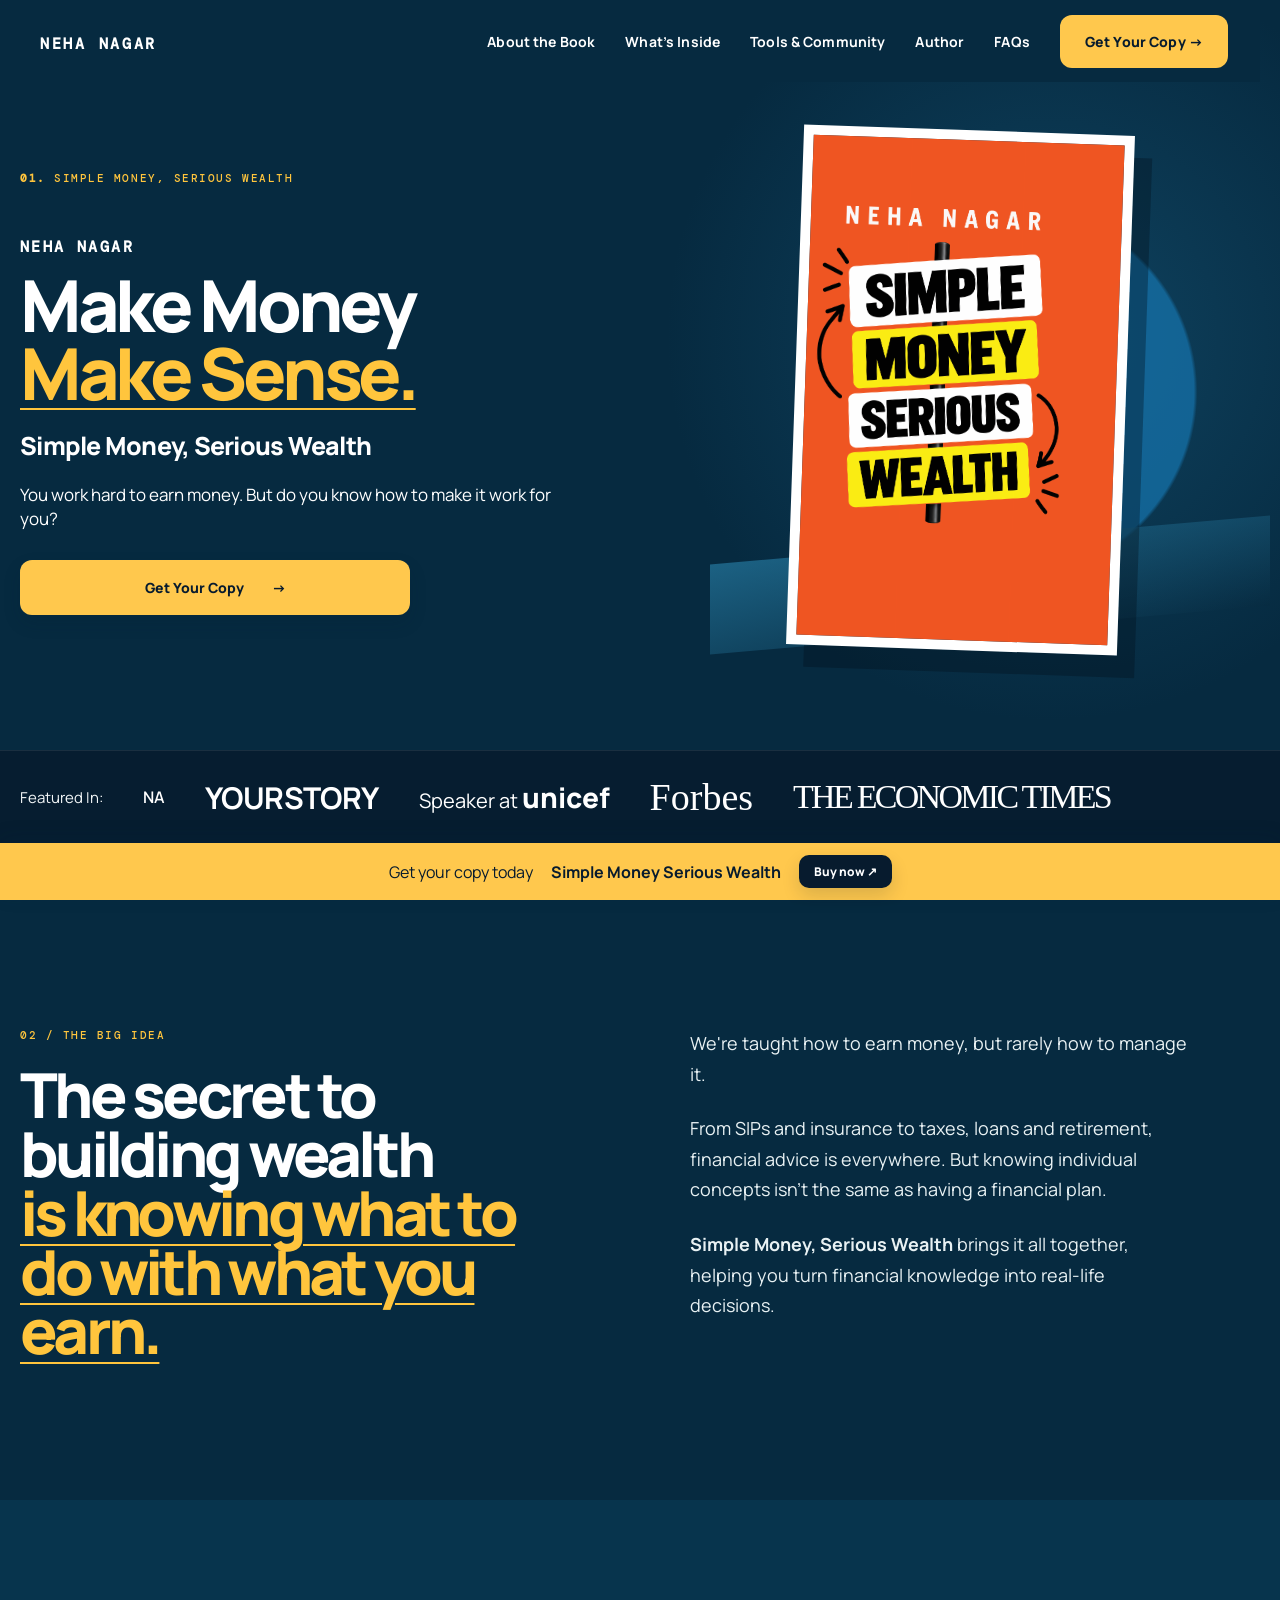
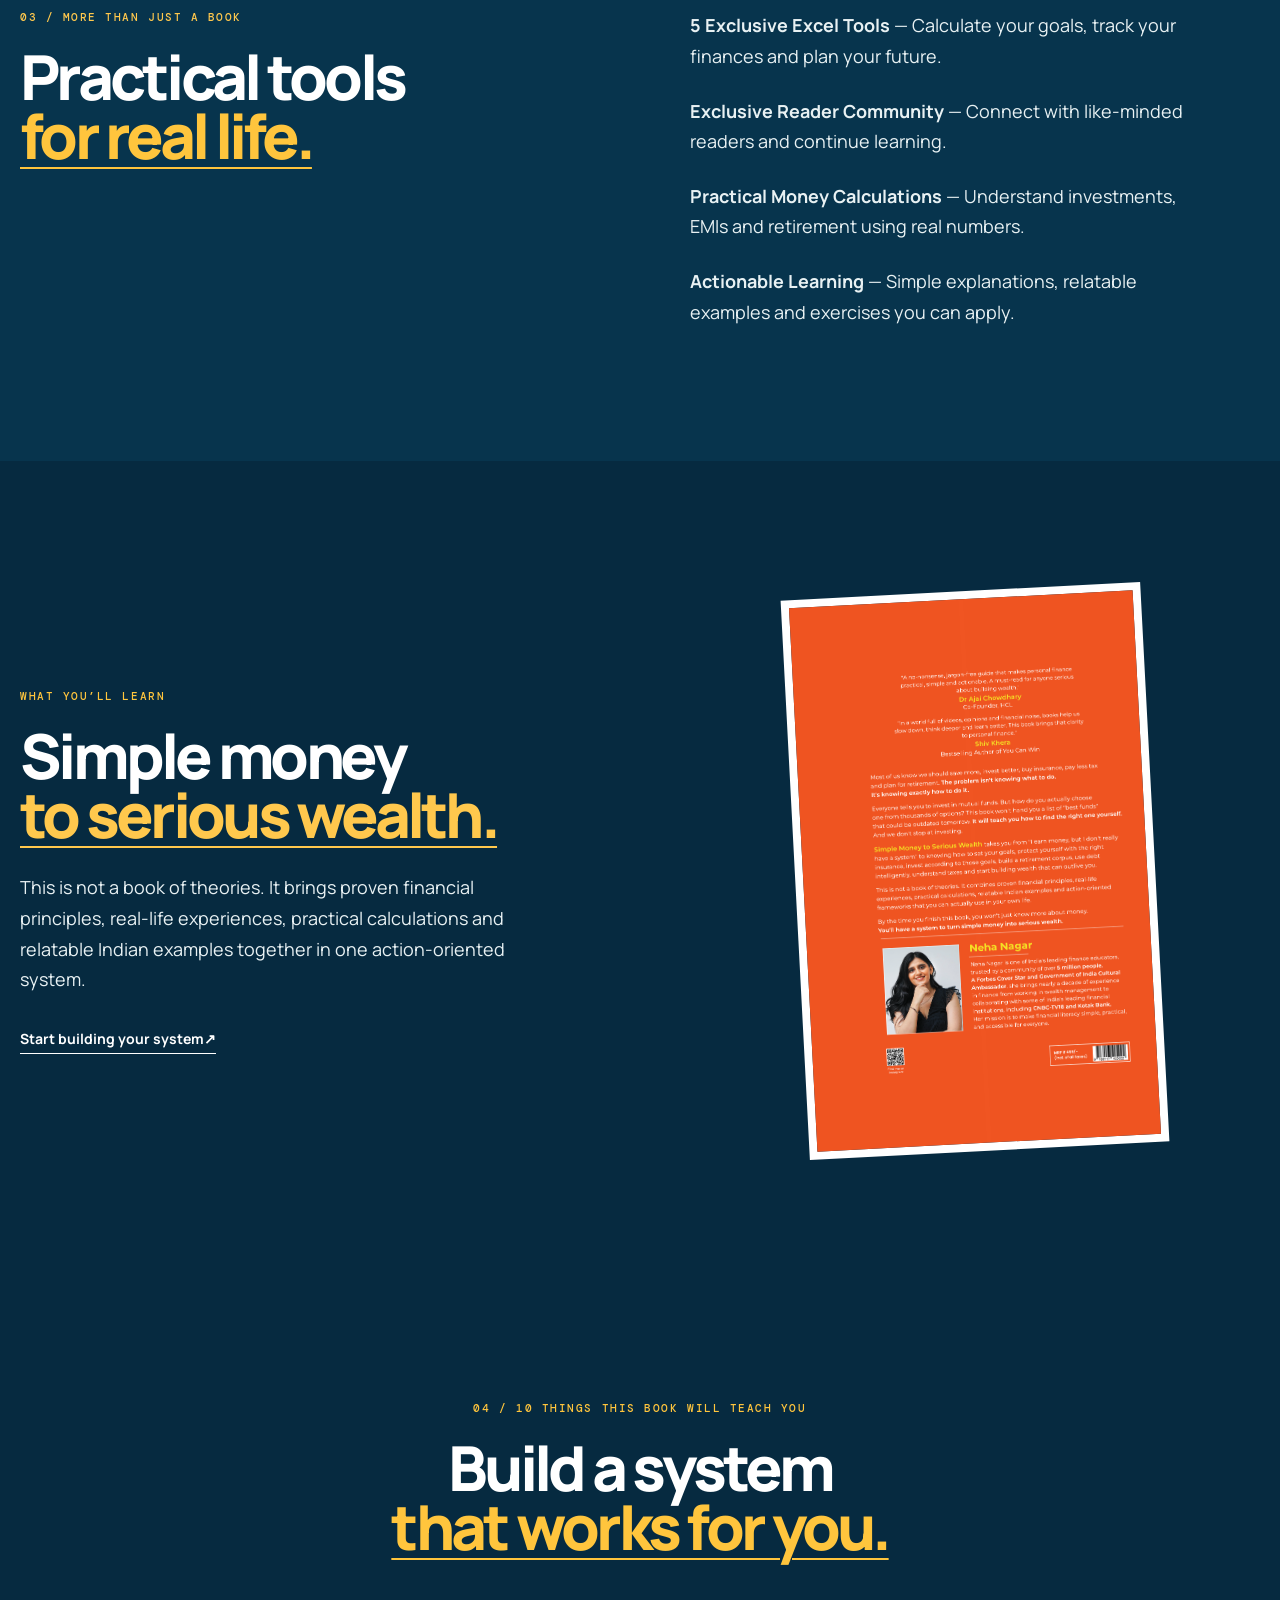
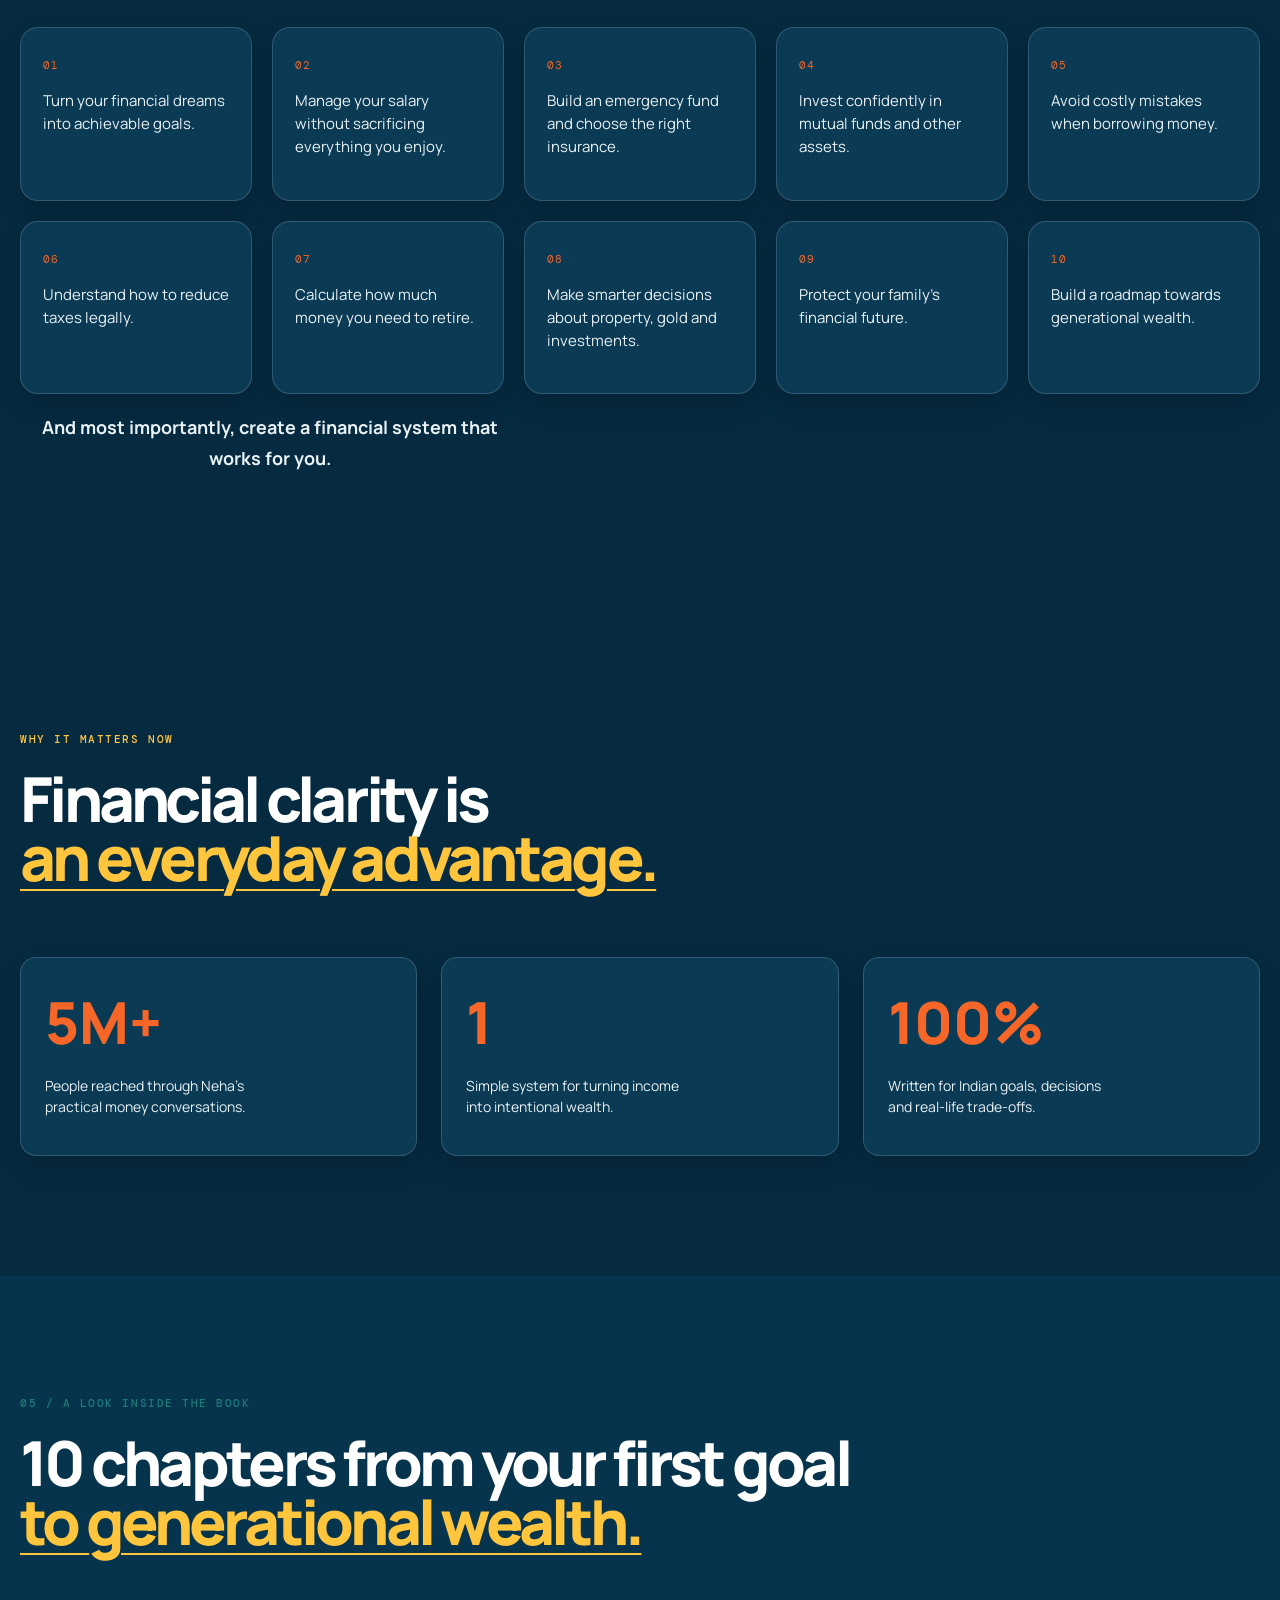
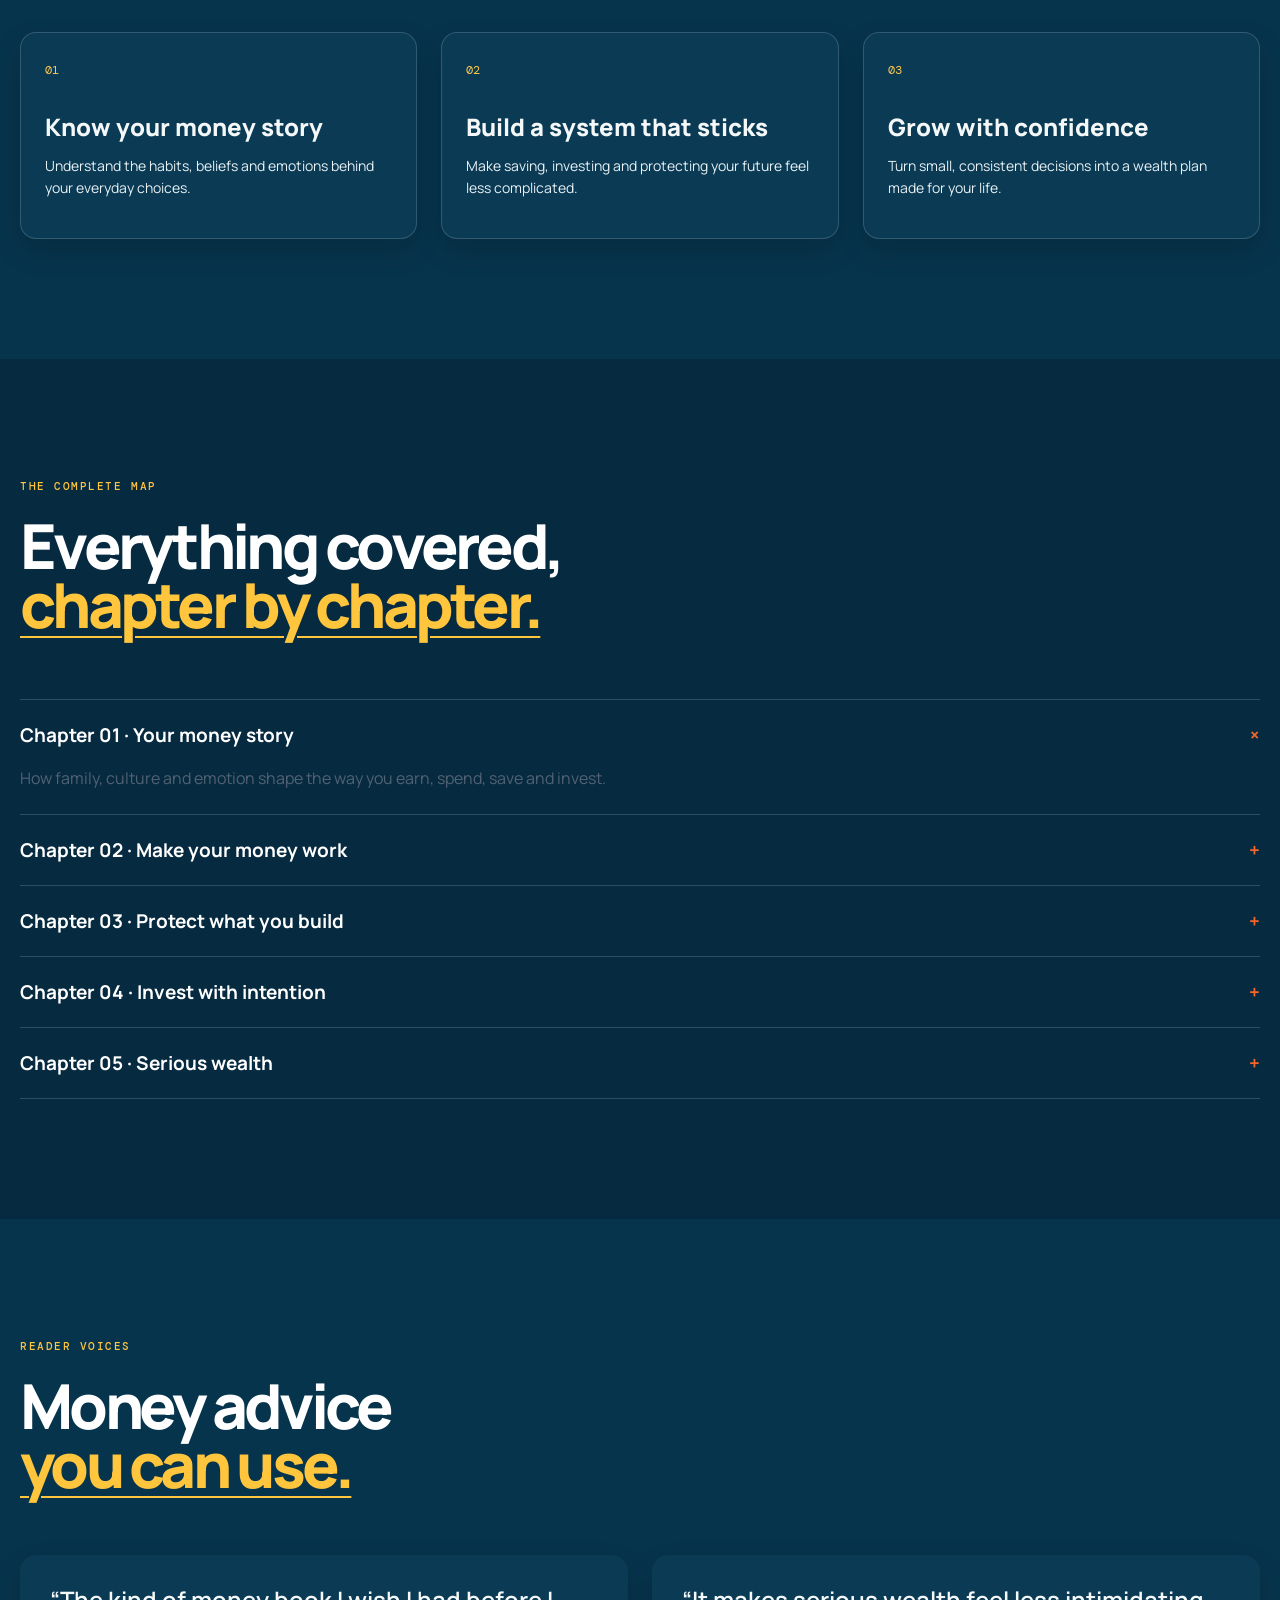
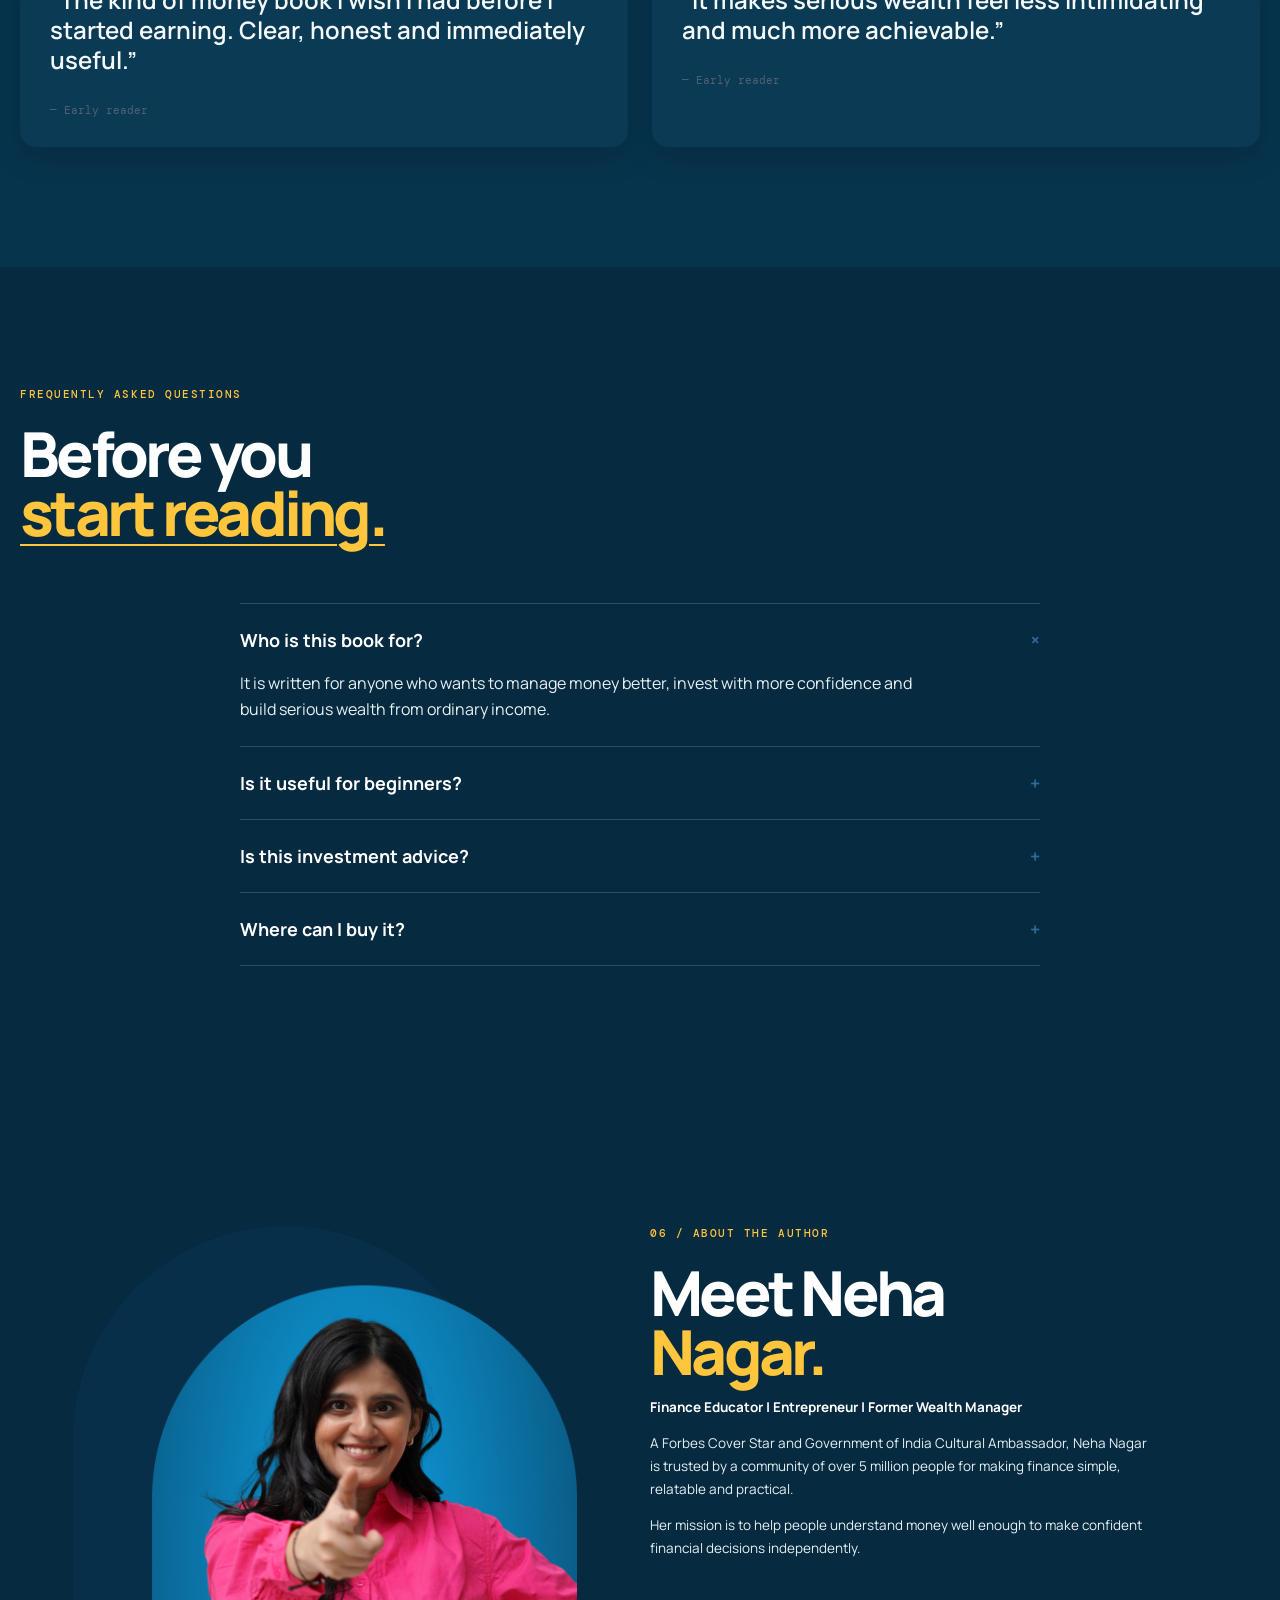
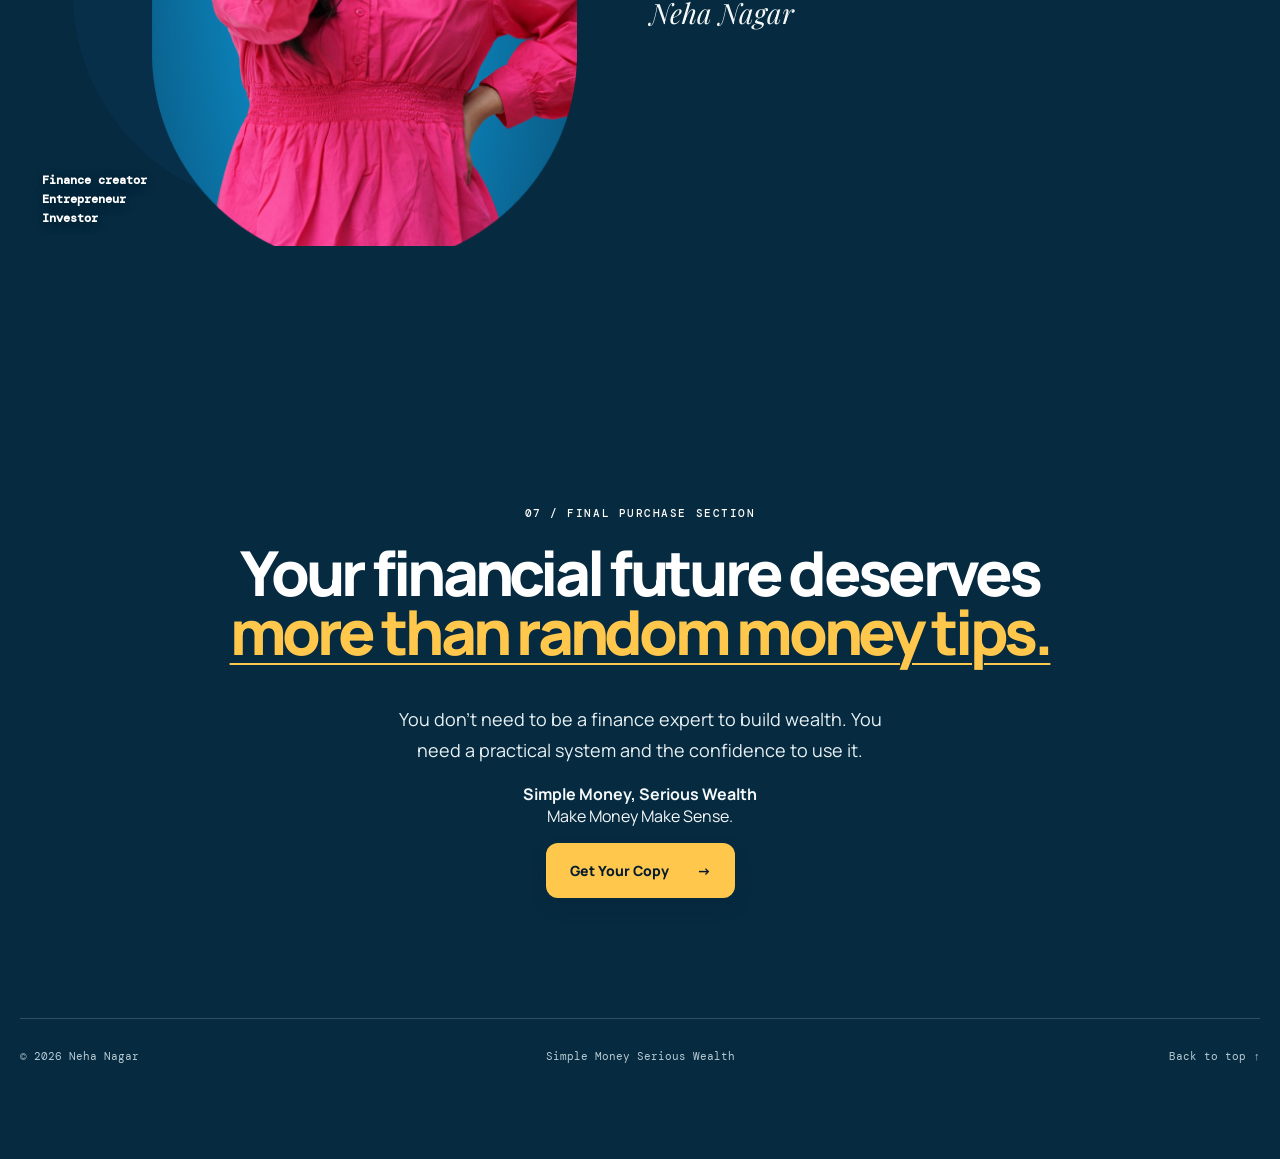
==== commit bd4e46da: "Remove hero availability block" ====
--- a/index.html
+++ b/index.html
@@ -44,7 +44,6 @@
             <a class="text-link" href="#book">Explore the book <span>↓</span></a>
           </div>
           <div class="hero-note"><span class="dot"></span> Written for the way India earns, spends and grows.</div>
-          <div class="availability"><strong>Available on<br /><b>amazon</b></strong><i></i><span>▢ &nbsp; Other retailers<br />coming soon</span></div>
         </div>
         <div class="cover-stage" aria-label="Simple Money Serious Wealth book cover">
           <div class="sunburst"></div>
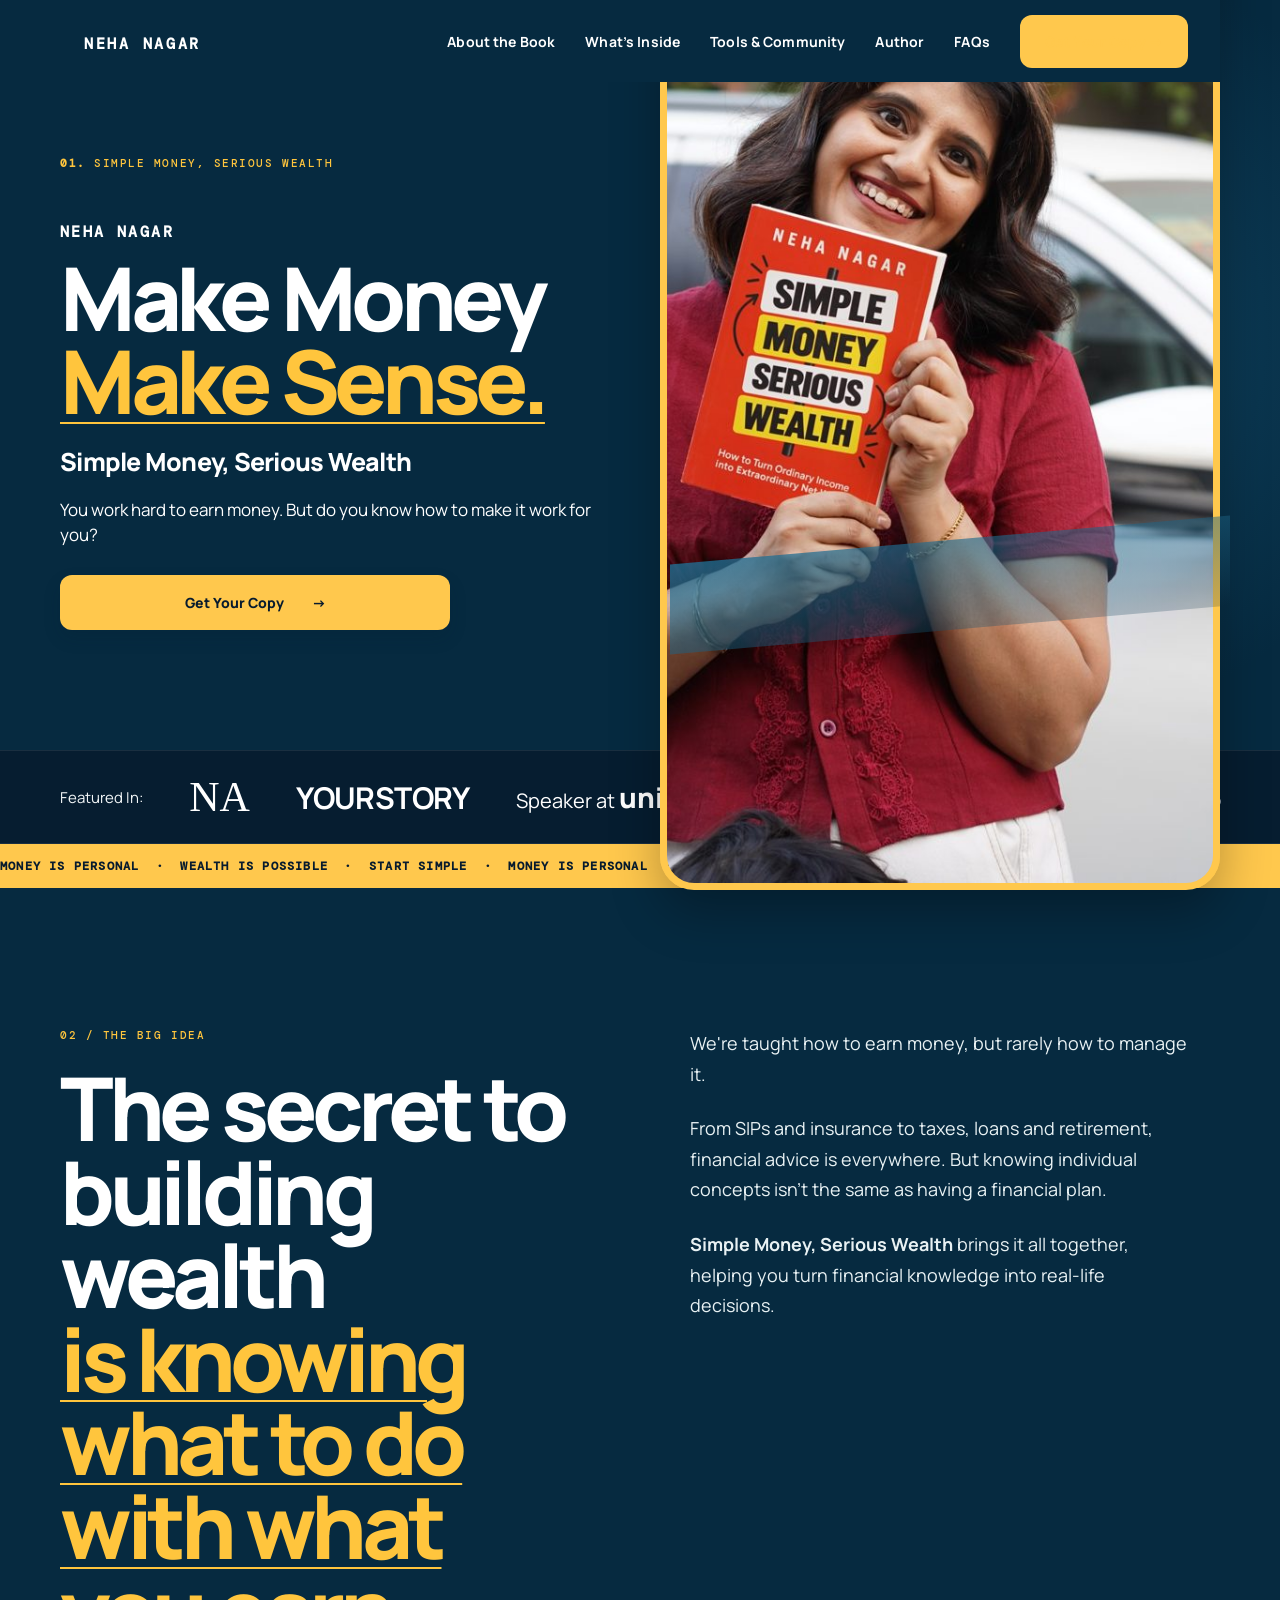
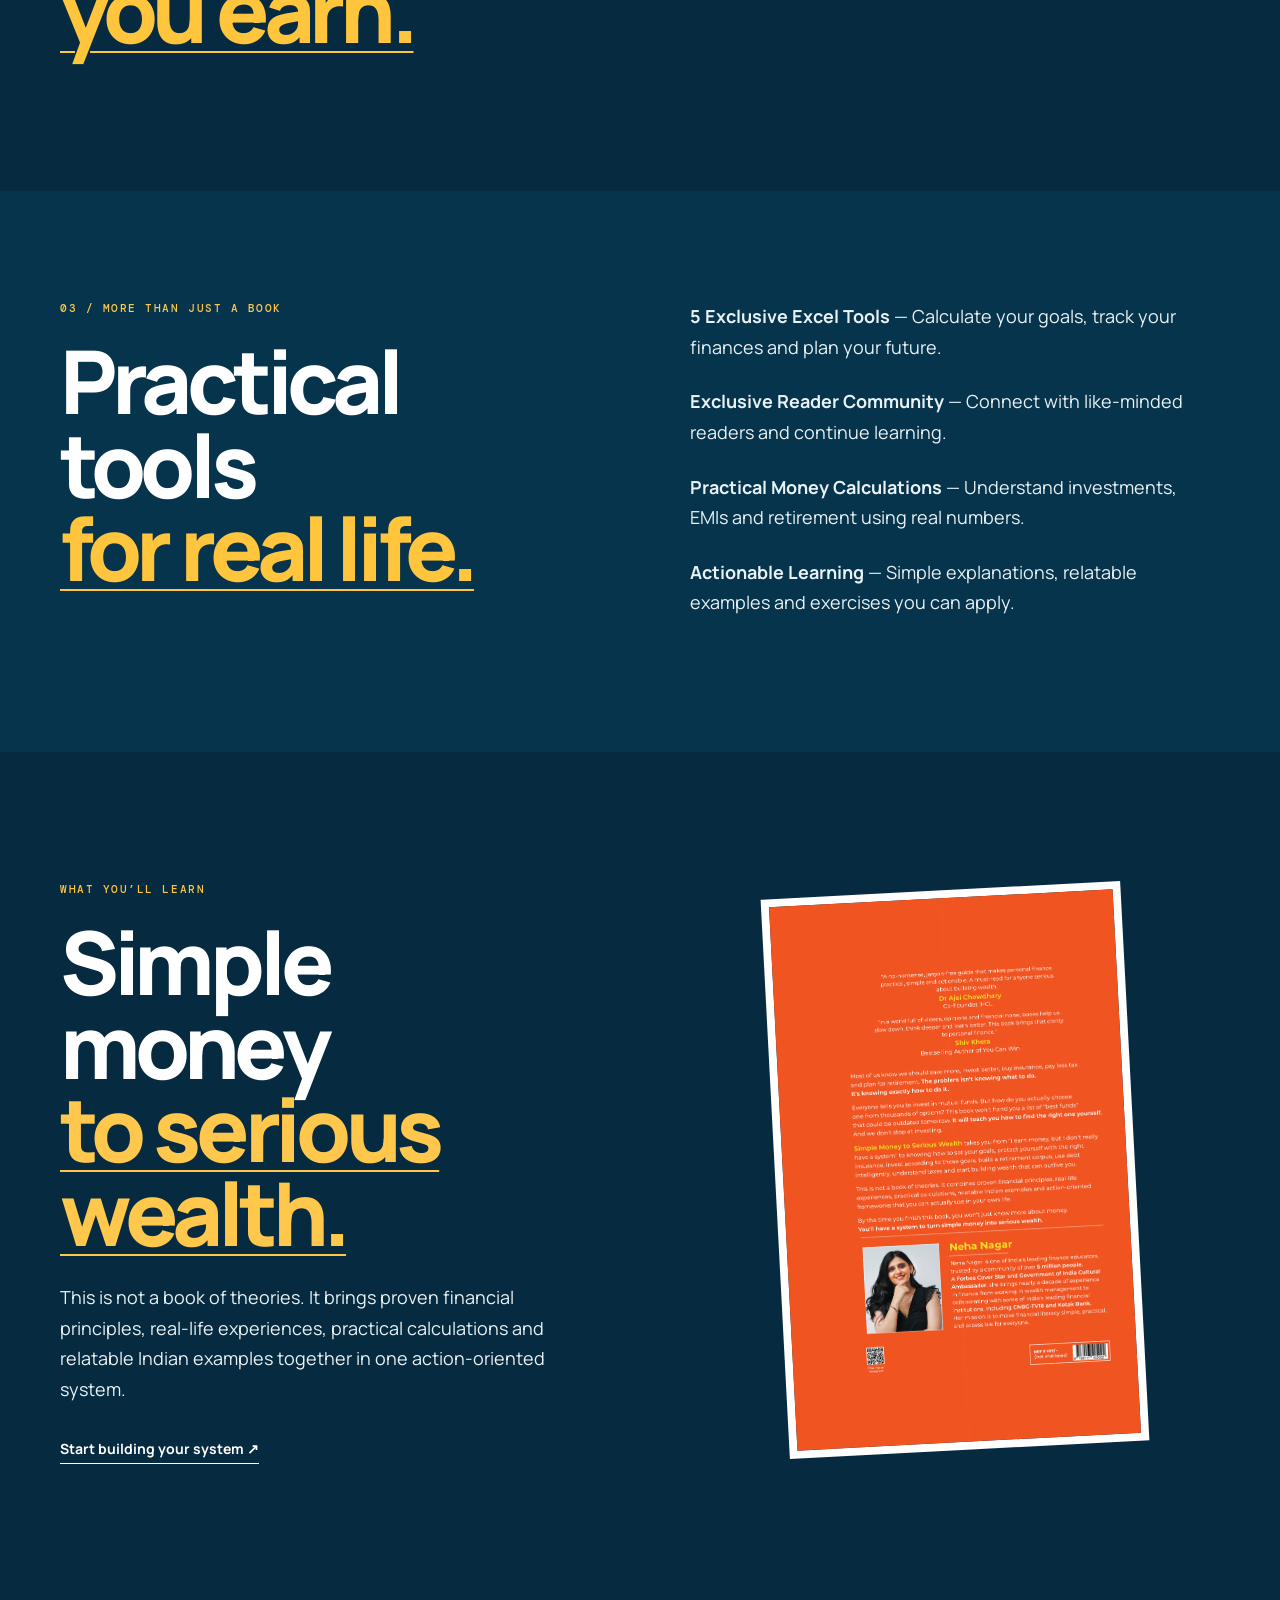
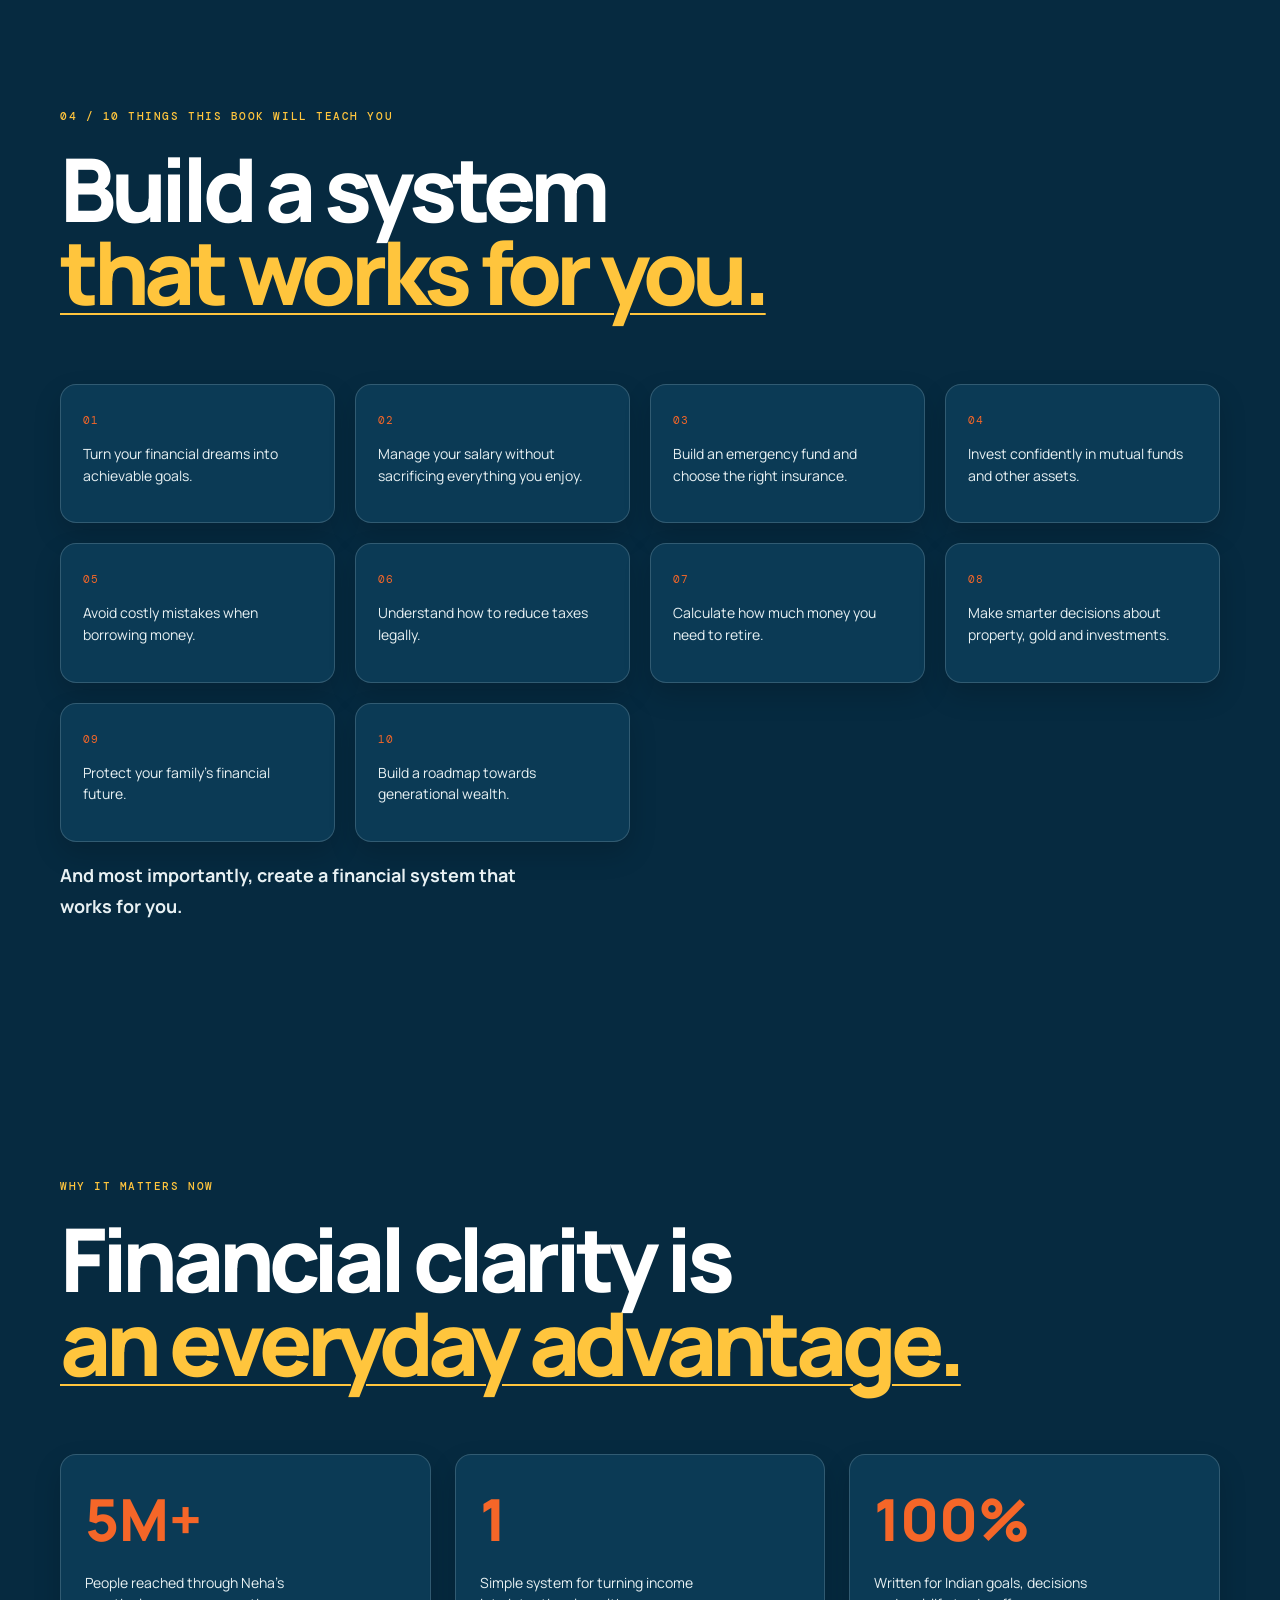
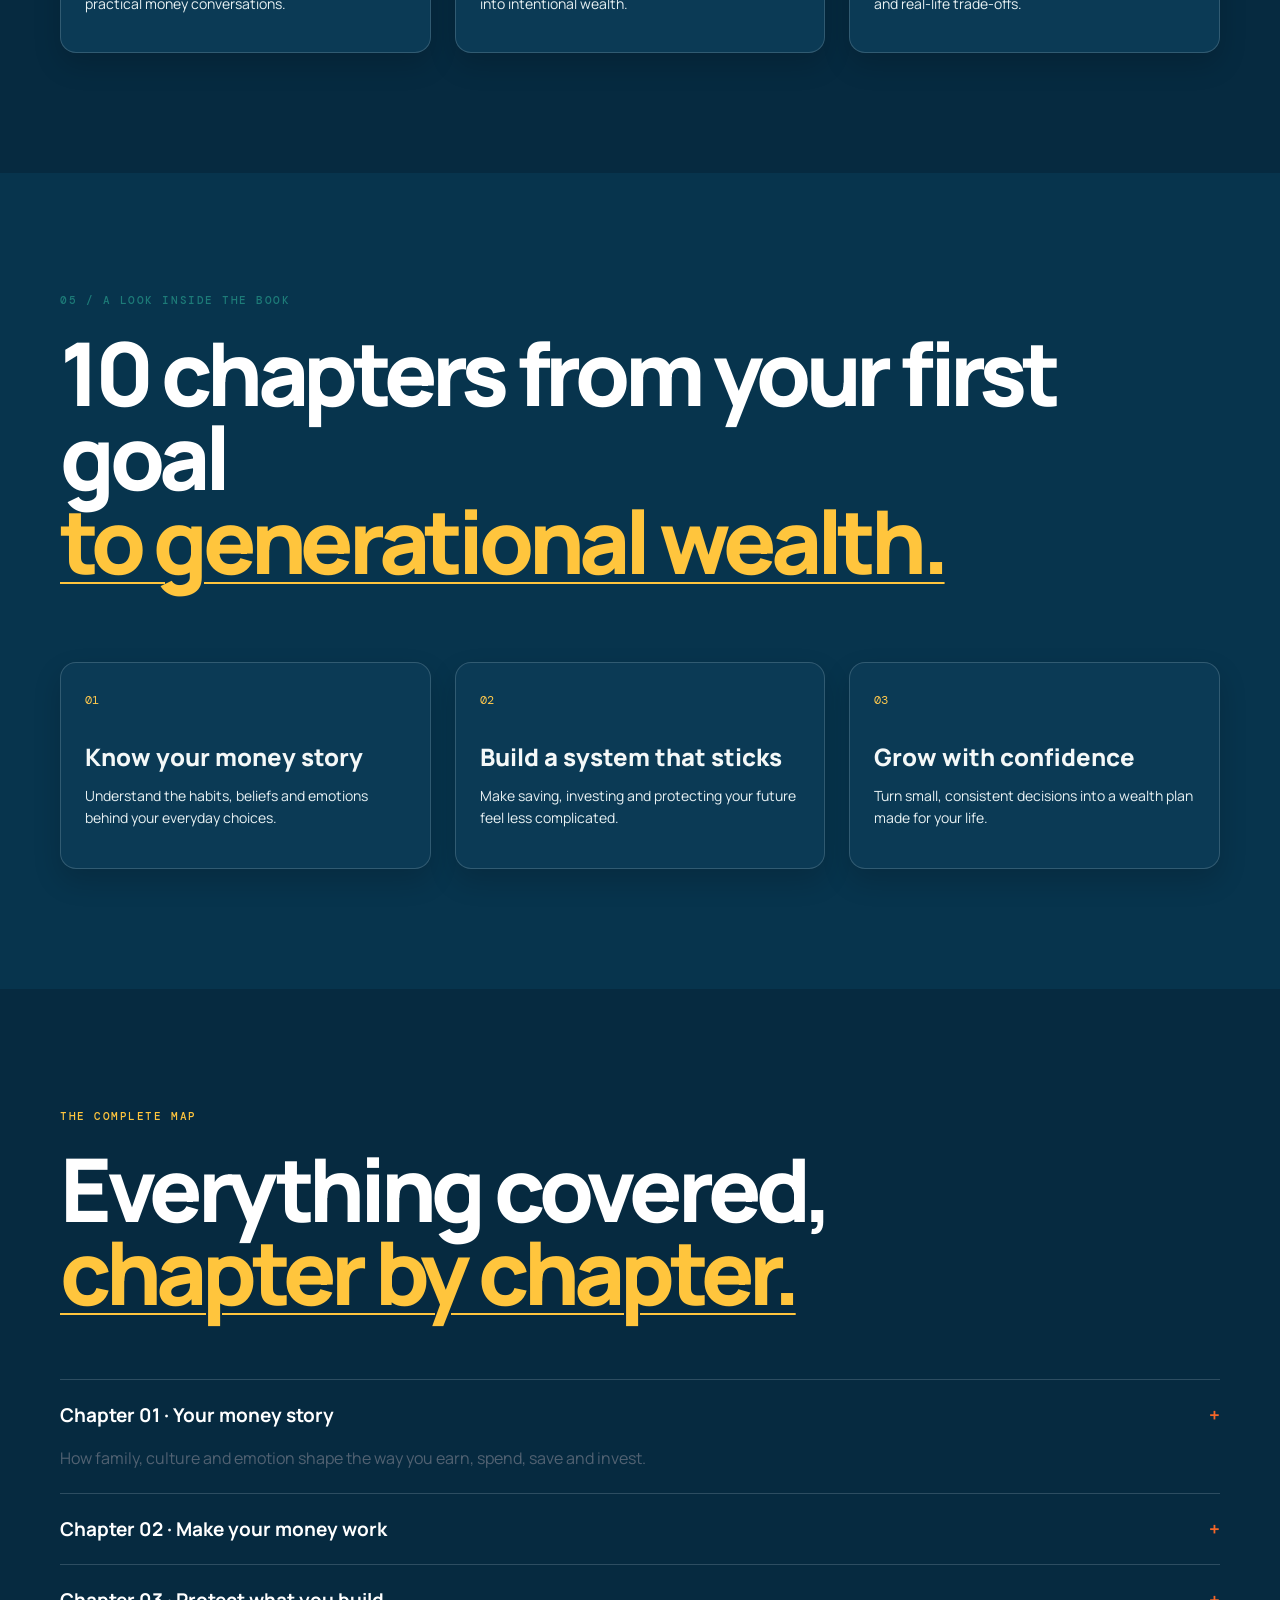
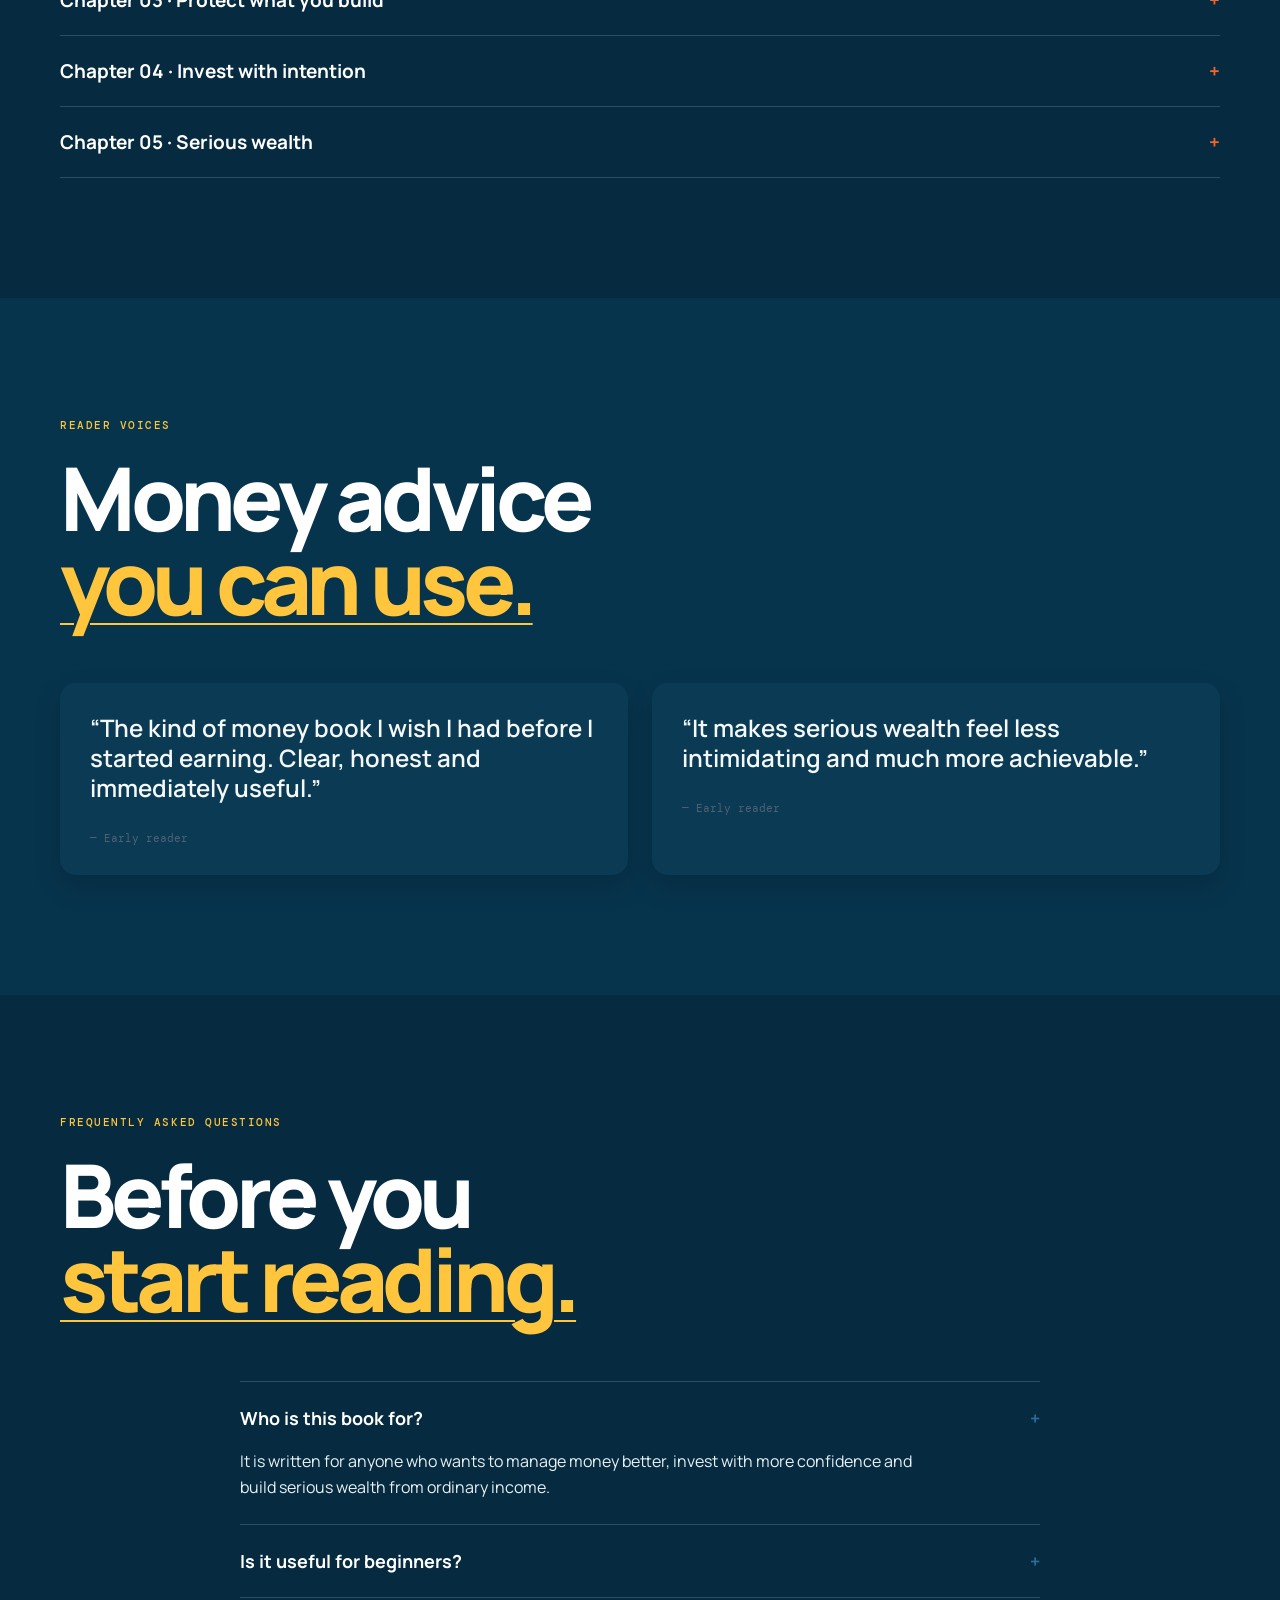
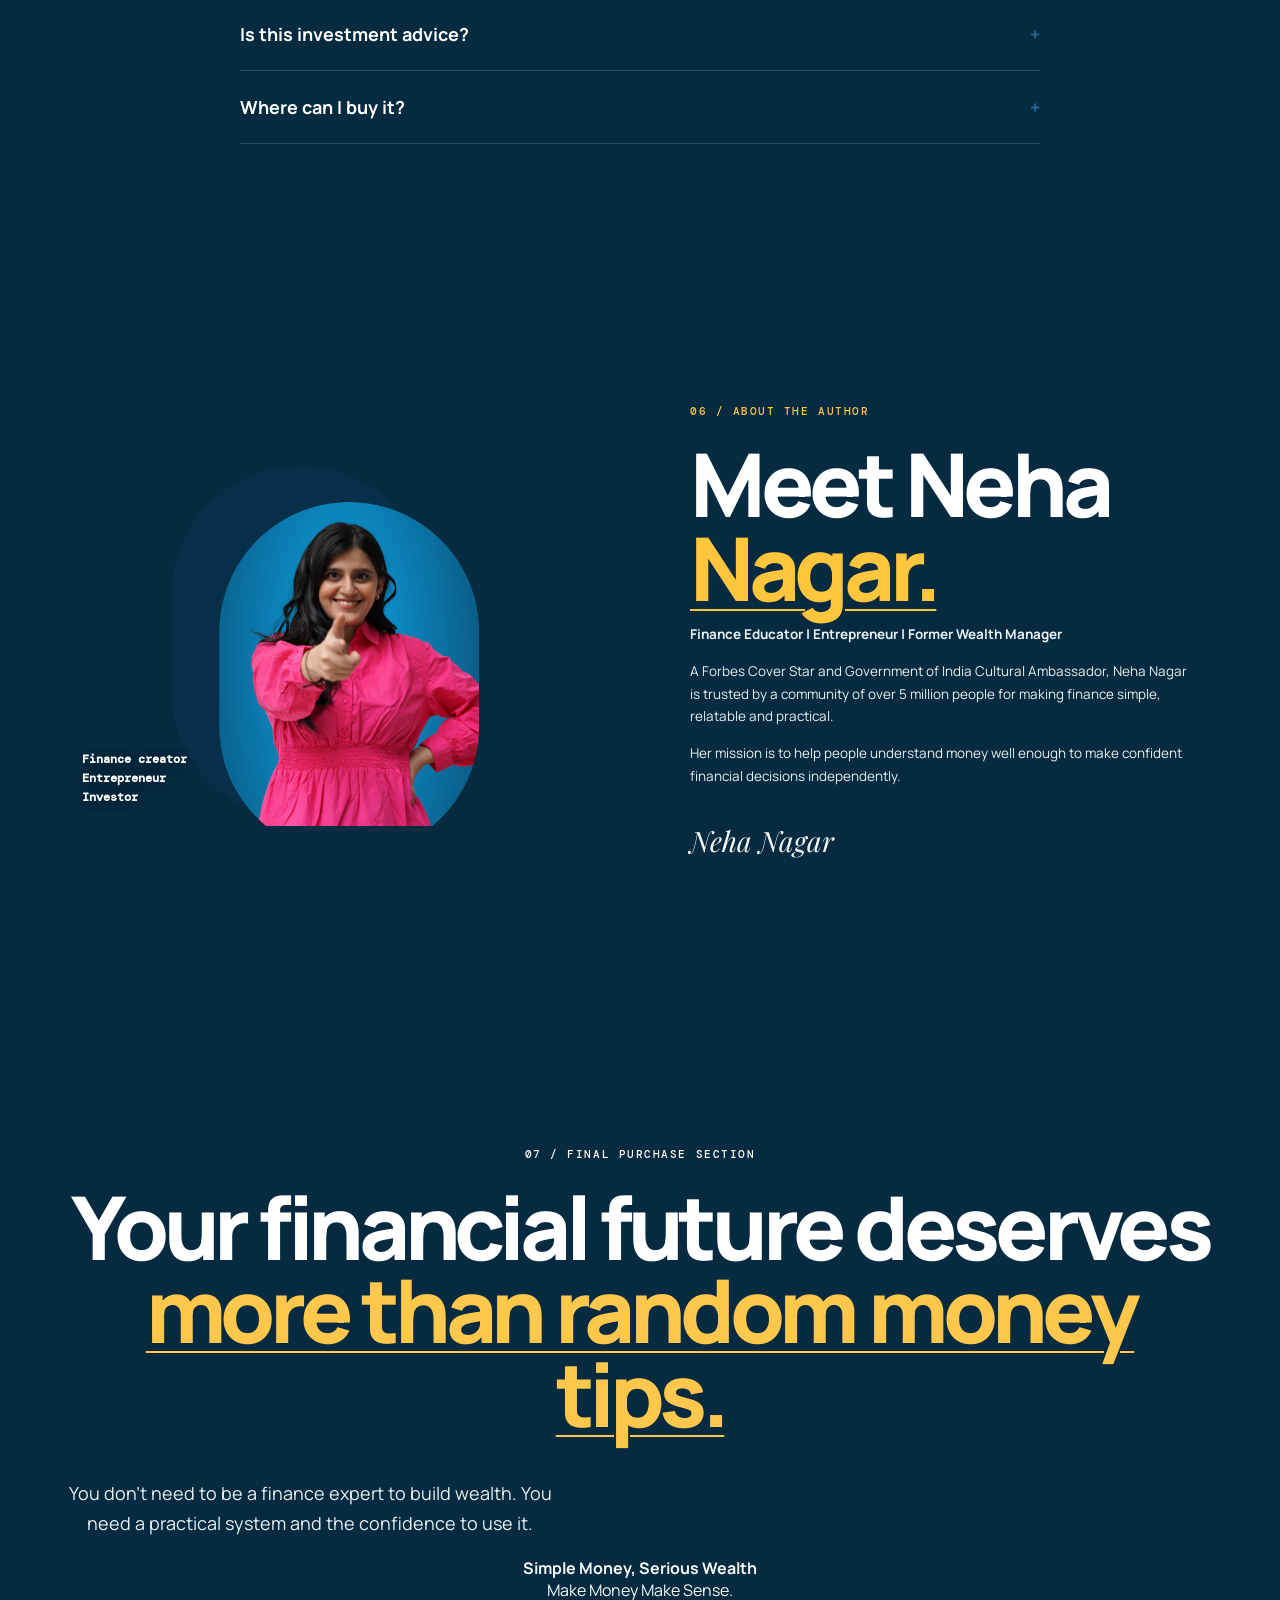
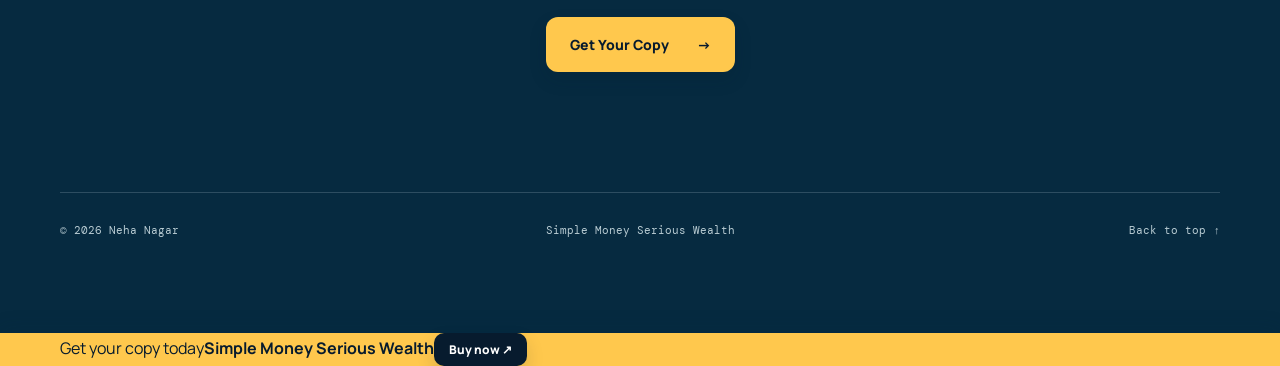
==== commit 7572fd20: "Add Neha holding book hero image" ====
--- a/index.html
+++ b/index.html
@@ -45,9 +45,8 @@
           </div>
           <div class="hero-note"><span class="dot"></span> Written for the way India earns, spends and grows.</div>
         </div>
-        <div class="cover-stage" aria-label="Simple Money Serious Wealth book cover">
-          <div class="sunburst"></div>
-          <img class="book-photo" src="assets/book-front-print.png" alt="Simple Money Serious Wealth front cover" width="865" height="1276" fetchpriority="high" decoding="async" />
+        <div class="cover-stage hero-photo-stage" aria-label="Neha Nagar holding Simple Money Serious Wealth">
+          <img class="hero-photo" src="assets/neha-book-hero.jpg" alt="Neha Nagar holding Simple Money Serious Wealth" width="1000" height="1000" fetchpriority="high" decoding="async" />
         </div>
       </section>
 
--- a/polish.css
+++ b/polish.css
@@ -32,25 +32,11 @@
 .format-card{background:var(--lime);color:var(--ink)}
 .format-card h3,.format-card p{color:var(--ink)}
 .author-card{overflow:hidden;background:transparent!important;border:0;border-radius:18px;position:relative;padding:0!important}
-.author-photo{display:block;width:min(100%,540px);height:auto;max-height:640px;object-fit:contain;object-position:center;margin:0 auto}
+.author-photo{display:block;width:min(82%,390px);height:auto;max-height:390px;object-fit:contain;object-position:center;margin:0 auto}
 .author-card p{position:absolute;left:22px;bottom:18px;margin:0;color:#fff;font-weight:700;text-shadow:0 2px 12px rgba(0,0,0,.45)}
-.author-tagline strong{background:rgba(255,255,255,.08);border:1px solid var(--deep-line);border-radius:10px;padding:10px 16px;display:inline-block;font-size:13px;letter-spacing:.04em;font-weight:700}
-.author-copy strong{font-weight:700;color:#fff}
-.author-featured-label{font-weight:700;color:#fff;margin:30px 0 2px}
-.author-achievements{list-style:none;margin:10px 0 28px;padding:0;display:flex;flex-direction:column;gap:14px}
-.author-achievements li{position:relative;padding-left:30px;font-size:15px;line-height:1.5;color:var(--reference-body)}
-.author-achievements li:before{content:"";position:absolute;left:3px;top:3px;width:14px;height:14px;border-radius:50%;background:var(--reference-yellow);box-shadow:inset 0 0 0 2px rgba(7,27,46,.4)}
-.author-achievements li:after{content:"";position:absolute;left:7px;top:15px;width:6px;height:7px;background:var(--reference-yellow);clip-path:polygon(0 0,100% 0,100% 100%,50% 68%,0 100%)}
-.author-social{display:flex;align-items:center;justify-content:space-between;flex-wrap:wrap;gap:14px;margin-top:26px;padding:18px 22px;background:rgba(255,255,255,.06);border:1px solid var(--deep-line);border-radius:14px}
-.author-social>span{font-size:15px;color:#fff}
-.author-social-icons{display:flex;gap:10px;flex-shrink:0}
-.author-social-icons a{display:flex;align-items:center;justify-content:center;width:38px;height:38px;border-radius:50%;background:#fff;color:var(--ink);transition:background .2s,transform .2s}
-.author-social-icons a:hover{background:var(--reference-yellow);transform:translateY(-2px)}
-.author-social-icons svg{width:17px;height:17px}
-@media(max-width:760px){.author-achievements{margin:8px 0 22px}.author-social{padding:16px}}
 .ticker,.sticky-offer{background:var(--lime);color:var(--ink)}
 .sunburst{background:var(--lime)}
-@media(max-width:760px){.section,.section.shell,.author,.problem-section,.inside-section,.back-cover-section,.reader-section,.data-section,.index-section,.voices-section,.formats-section,.faq-section,.cta-section{background:var(--deep-bg)}.author-photo{width:min(96%,400px);max-height:420px}}
+@media(max-width:760px){.section,.section.shell,.author,.problem-section,.inside-section,.back-cover-section,.reader-section,.data-section,.index-section,.voices-section,.formats-section,.faq-section,.cta-section{background:var(--deep-bg)}.author-photo{width:min(78%,290px);max-height:300px}}
 /* Reference text treatment: clean white type with warm yellow emphasis. */
 :root{--reference-white:#fff;--reference-body:#e8f1f3;--reference-yellow:#ffc53d}
 .nav nav a,.hero h1,.hero-lede,.hero-note,.section h2,.problem-section h2,.inside-section h2,.reader-section h2,.data-section h2,.index-section h2,.voices-section h2,.formats-section h2,.faq-section h2,.back-cover-section h2,.cta-section h2{color:var(--reference-white)}
@@ -58,202 +44,28 @@
 .section-copy,.author-copy,.problem-section .section-copy,.back-cover-section .section-copy,.chapters p,.reader-grid p,.data-grid p,.format-card p,.faq-list p{color:var(--reference-body)}
 .faq-list summary,summary{color:var(--reference-white)}
 .text-link{color:var(--reference-white)}
-.nav-home{display:block;position:absolute;left:max(20px,calc((100% - 1320px)/2));top:34px;width:auto;height:auto;background:none;border-radius:0;color:#fff;font:700 15px 'DM Mono',monospace;letter-spacing:.18em}
-.nav nav{align-items:center;gap:30px}.nav nav a{font-size:14px}.nav nav a.nav-copy{background:var(--lime);color:var(--ink);border-radius:12px;padding:17px 25px;font-weight:800}.nav nav a.nav-copy:hover{color:var(--ink);background:#ffd76d}
-.hero-kicker{display:flex;gap:14px;align-items:center;background:none!important;border:0!important;padding:0!important}.hero-kicker span{color:var(--reference-yellow);font-weight:800}.hero-author{margin:28px 0 14px;font:700 15px 'DM Mono',monospace;letter-spacing:.16em;color:#fff}.hero-subtitle{font-size:25px;line-height:1.18;letter-spacing:-.03em;color:#fff;margin:24px 0 0}.hero-lede{font-size:17px;line-height:1.45;margin:22px 0 28px}.availability{display:flex;align-items:center;gap:24px;margin-top:26px;color:#fff;font-size:14px;line-height:1.2}.availability strong{font-weight:500}.availability b{font-size:27px;letter-spacing:-.08em}.availability i{height:42px;width:1px;background:rgba(255,255,255,.35)}.availability span{color:#d7e6e9}
-.availability-format{display:inline-flex;align-items:center;gap:10px}
-.availability-format svg{width:20px;height:20px;flex-shrink:0;color:#d7e6e9}.hero-note{display:none}.book-photo{width:min(331px,69%);height:auto;aspect-ratio:865/1276;object-fit:cover;transform:rotate(2deg);box-shadow:18px 22px 0 rgba(2,17,28,.35)}
+.hero-photo-stage{display:flex;align-items:center;justify-content:center}.hero-photo{display:block;width:min(100%,610px);aspect-ratio:1/1;object-fit:cover;object-position:center;border:7px solid var(--lime);border-radius:34px;box-shadow:0 22px 50px rgba(0,0,0,.28)}
+@media(max-width:760px){.hero-photo{width:min(100%,360px);border-width:5px;border-radius:24px}}
+.nav-home{display:block;position:absolute;left:max(24px,calc((100% - 1160px)/2));top:34px;width:auto;height:auto;background:none;border-radius:0;color:#fff;font:700 15px 'DM Mono',monospace;letter-spacing:.18em}
+.nav nav{align-items:center;gap:30px}.nav nav a{font-size:14px}.nav nav .nav-copy{background:var(--lime);color:var(--ink);border-radius:12px;padding:17px 25px;font-weight:800}.nav nav .nav-copy:hover{color:var(--ink);background:#ffd76d}
+.hero-kicker{display:flex;gap:14px;align-items:center;background:none!important;border:0!important;padding:0!important}.hero-kicker span{color:var(--reference-yellow);font-weight:800}.hero-author{margin:28px 0 14px;font:700 15px 'DM Mono',monospace;letter-spacing:.16em;color:#fff}.hero-subtitle{font-size:25px;line-height:1.18;letter-spacing:-.03em;color:#fff;margin:24px 0 0}.hero-lede{font-size:17px;line-height:1.45;margin:22px 0 28px}.availability{display:flex;align-items:center;gap:24px;margin-top:26px;color:#fff;font-size:14px;line-height:1.2}.availability strong{font-weight:500}.availability b{font-size:27px;letter-spacing:-.08em}.availability i{height:42px;width:1px;background:rgba(255,255,255,.35)}.availability span{color:#d7e6e9}.hero-note{display:none}.book-photo{width:min(370px,78%);height:auto;aspect-ratio:865/1276;object-fit:cover;transform:rotate(2deg);box-shadow:18px 22px 0 rgba(2,17,28,.35)}
 .sunburst{width:500px;height:500px;right:0;top:12px;border-radius:50%;background:radial-gradient(circle,#1674ad 0 52%,transparent 53%),transparent;opacity:.72}.cover-stage:after{content:"";position:absolute;width:560px;height:90px;bottom:20px;right:-10px;background:linear-gradient(170deg,rgba(33,111,148,.8),rgba(7,39,59,.2));transform:skewY(-5deg);z-index:0}
 @media(max-width:760px){.nav-home{left:18px;top:22px;font-size:11px}.nav nav{padding-left:130px;gap:14px}.nav nav .nav-copy{padding:11px 13px}.hero-author{margin-top:20px}.hero-subtitle{font-size:21px}.hero-lede{font-size:16px}.availability{margin-bottom:12px}.book-photo{width:250px}.sunburst{width:330px;height:330px}.cover-stage:after{width:330px;height:60px}}
 .featured-strip{background:#061d30;color:#fff;border-top:1px solid rgba(255,255,255,.08);border-bottom:1px solid rgba(255,255,255,.08);overflow:hidden}
-.featured-inner{width:100%;min-height:92px;margin:0;padding:0 max(20px,calc((100% - 1320px)/2));display:flex;align-items:center;gap:40px;overflow:hidden}
-.featured-viewport{flex:1;min-width:0;overflow:hidden}
-.featured-track{display:flex;align-items:center;gap:56px;width:max-content;white-space:nowrap;animation:featured-scroll 26s linear infinite}
-.featured-strip:hover .featured-track{animation-play-state:paused}
-@keyframes featured-scroll{to{transform:translateX(-50%)}}
-.featured-label{font-size:15px;color:#f2f6f7;flex-shrink:0}.featured-mark{color:#fff;line-height:1;font-weight:600}.featured-mark.yourstory{font:700 30px Impact,Manrope,sans-serif;letter-spacing:-.02em}.featured-mark.speaker{font-size:20px;font-weight:400}.featured-mark.speaker strong{font-size:28px;font-weight:800}.featured-mark.forbes{font:38px Georgia,serif}.featured-mark.et{font:34px Georgia,serif;letter-spacing:-.08em}.featured-mark.cnbc{font:800 30px Manrope,Arial,sans-serif;letter-spacing:-.01em}.featured-mark.femina{font:600 32px 'Playfair Display',serif;letter-spacing:.03em}
-@media(max-width:760px){.featured-inner{padding:0 16px;min-height:74px;gap:24px}.featured-track{gap:36px;animation-duration:20s}.featured-label{font-size:12px}.featured-mark.yourstory{font-size:20px}.featured-mark.speaker{font-size:14px}.featured-mark.speaker strong{font-size:19px}.featured-mark.forbes{font-size:27px}.featured-mark.et{font-size:23px}.featured-mark.cnbc{font-size:22px}.featured-mark.femina{font-size:22px}}
+.featured-inner{width:min(1160px,calc(100% - 48px));min-height:92px;margin:auto;display:flex;align-items:center;justify-content:space-between;gap:30px;white-space:nowrap}
+.featured-label{font-size:15px;color:#f2f6f7}.featured-mark{color:#fff;line-height:1;font-weight:600}.featured-mark.na{font:42px Georgia,serif}.featured-mark.yourstory{font:700 30px Impact,Manrope,sans-serif;letter-spacing:-.02em}.featured-mark.speaker{font-size:20px;font-weight:400}.featured-mark.speaker strong{font-size:28px;font-weight:800}.featured-mark.forbes{font:38px Georgia,serif}.featured-mark.et{font:34px Georgia,serif;letter-spacing:-.08em}
+@media(max-width:760px){.featured-inner{width:calc(100% - 32px);min-height:74px;gap:24px;justify-content:flex-start;overflow-x:auto;scrollbar-width:none}.featured-inner::-webkit-scrollbar{display:none}.featured-label{font-size:12px}.featured-mark.na{font-size:28px}.featured-mark.yourstory{font-size:20px}.featured-mark.speaker{font-size:14px}.featured-mark.speaker strong{font-size:19px}.featured-mark.forbes{font-size:27px}.featured-mark.et{font-size:23px}}
 /* Alignment pass */
-.shell{width:min(1320px,calc(100% - 40px));margin-inline:auto}
-.hero.shell{width:100%;padding-left:max(20px,calc((100% - 1320px)/2));padding-right:max(20px,calc((100% - 1320px)/2))}
-.hero-copy{max-width:680px}.hero-lede{max-width:560px}.hero-actions{align-items:flex-start}
-.hero h1{font-size:clamp(40px,5.6vw,72px)}
+.shell{width:min(1160px,calc(100% - 48px));margin-inline:auto}
+.hero.shell{width:100%;padding-left:max(24px,calc((100% - 1160px)/2));padding-right:max(24px,calc((100% - 1160px)/2))}
+.hero-copy{max-width:620px}.hero-lede{max-width:560px}.hero-actions{align-items:flex-start}
 .section,.problem-section,.inside-section,.reader-section,.data-section,.index-section,.voices-section,.formats-section,.faq-section,.back-cover-section,.author{overflow:hidden}
-.problem-grid,.back-cover-grid{max-width:1320px;margin-inline:auto}
+.problem-grid,.back-cover-grid{max-width:1160px;margin-inline:auto}
 .reader-grid,.data-grid,.quotes,.chapters{align-items:stretch}
 .reader-grid article,.chapters article{height:100%;box-sizing:border-box}
-.author{align-items:start;gap:20px}
-.author h2{font-size:clamp(34px,4.9vw,62px)}
-.author h2 em{text-decoration:none}
-.author-card{min-height:620px;position:sticky;top:110px}
-.sticky-offer{position:fixed;left:0;right:0;bottom:0;z-index:40;display:flex;align-items:center;justify-content:center;gap:18px;padding:12px max(20px,calc((100% - 1320px)/2))}
-.sticky-offer-icon{width:20px;height:20px;flex-shrink:0}
-@media(max-width:760px){.sticky-offer-icon{display:none}}
-.sticky-offer strong{white-space:nowrap}
+.author-card{min-height:360px}
+.sticky-offer{padding-left:max(20px,calc((100% - 1160px)/2));padding-right:max(20px,calc((100% - 1160px)/2))}
 .footer{position:relative;z-index:1;padding-bottom:96px;display:grid;grid-template-columns:1fr auto 1fr;align-items:center;gap:24px}
 .footer span:nth-child(2){text-align:center}.footer a{text-align:right}
 @media(max-width:760px){.footer{padding-bottom:112px;grid-template-columns:1fr auto;gap:12px}.footer span:nth-child(2){text-align:right}.footer a{grid-column:1/-1;text-align:left}}
-@media(max-width:760px){.shell{width:calc(100% - 32px)}.hero.shell{width:calc(100% - 32px);padding-left:0;padding-right:0}.hero-copy{max-width:none}.hero-actions{align-items:stretch}.author-card{min-height:440px;position:relative}.sticky-offer{padding:12px;gap:10px;flex-wrap:wrap}.sticky-offer strong{white-space:normal}}
-/* 3D hardcover mock: spine + real cover artwork on the front face */
-.book-mock{position:relative;z-index:1;width:min(370px,78%);aspect-ratio:865/1276;display:flex;transform:rotate(2deg);border-radius:1px 4px 4px 1px;box-shadow:14px 18px 0 rgba(2,17,28,.22),28px 46px 60px -18px rgba(2,10,20,.55),0 4px 10px rgba(2,10,20,.25);background:#c9511f;margin-left:40px}
-.book-spine{flex:0 0 26px;position:relative;background:linear-gradient(90deg,#5e260d 0%,#a84419 30%,#c9511f 65%,#8f3c15 100%);box-shadow:inset -3px 0 6px rgba(0,0,0,.4);display:flex;align-items:center;justify-content:center;padding:18px 0}
-.book-spine span{writing-mode:vertical-rl;transform:rotate(180deg);font:700 10px 'DM Mono',monospace;letter-spacing:.14em;white-space:nowrap;color:#fff;opacity:.92}
-.book-face{flex:1;min-width:0;position:relative;overflow:hidden;box-shadow:inset 7px 0 12px -6px rgba(0,0,0,.4)}
-.book-mock .book-photo{width:100%;height:100%;object-fit:cover;border:0;box-shadow:none;transform:none;aspect-ratio:auto;display:block}
-.book-face:after{content:"";position:absolute;inset:0;background:linear-gradient(118deg,rgba(255,255,255,.22) 0%,rgba(255,255,255,0) 26%,rgba(255,255,255,0) 72%,rgba(0,0,0,.16) 100%);pointer-events:none}
-.book-mock:after{content:"";position:absolute;top:1.5%;right:-4px;width:5px;height:97%;border-radius:0 2px 2px 0;background:repeating-linear-gradient(to bottom,#f6efdf 0 2px,#d9cdb3 2px 3px);box-shadow:1px 0 2px rgba(0,0,0,.25) inset;z-index:2}
-.cover-stage{display:flex;align-items:stretch;justify-content:center;gap:16px}
-.book-callouts{position:static;width:128px;flex-shrink:0;list-style:none;padding:0;margin:4% 0;display:flex;flex-direction:column;justify-content:space-between;pointer-events:none}
-.callout{display:flex;align-items:center;gap:6px;color:#fff}
-.callout span{font:600 16px/1.15 'Caveat',cursive;max-width:96px;opacity:.95;text-shadow:0 1px 3px rgba(0,0,0,.35)}
-.callout svg{width:24px;height:auto;flex:0 0 24px;color:#fff;opacity:.8}
-.callout svg path{vector-effect:non-scaling-stroke}
-@media(max-width:1320px){.book-callouts{display:none}}
-@media(max-width:760px){.sunburst{width:310px;height:310px;right:50%;top:42px;transform:translateX(50%)}.cover-stage:after{width:330px;height:60px}.book-mock{width:min(82%,330px);box-shadow:10px 13px 0 rgba(2,17,28,.2),20px 30px 40px -14px rgba(2,10,20,.5)}.book-spine{flex-basis:20px}.book-spine span{font-size:8px}}
-/* Practical tools cards */
-.problem-eyebrow{text-align:center;display:block;margin:0 auto 20px}
-.problem-heading{text-align:center;margin:0 auto 64px;max-width:900px;font-size:clamp(28px,4.2vw,53px);white-space:nowrap}
-.problem-cards{display:grid;grid-template-columns:repeat(4,1fr);gap:24px}
-.problem-card{position:relative;background:rgba(255,255,255,.04);border:1px solid var(--deep-line);border-radius:18px;padding:44px 22px 28px;text-align:center}
-.problem-icon{position:absolute;top:-26px;left:50%;transform:translateX(-50%);width:54px;height:54px;border-radius:50%;background:var(--reference-yellow);display:flex;align-items:center;justify-content:center;box-shadow:0 8px 18px rgba(0,0,0,.3)}
-.problem-icon svg{width:26px;height:26px;color:var(--ink)}
-.problem-card strong{display:block;color:#fff;font-size:17px;margin-bottom:10px}
-.problem-card p{margin:0;font-size:14px;line-height:1.55;color:var(--reference-body)}
-@media(max-width:1020px){.problem-cards{grid-template-columns:1fr 1fr}}
-@media(max-width:760px){.problem-cards{grid-template-columns:1fr;gap:34px}.problem-heading{margin-bottom:48px;white-space:normal;font-size:clamp(28px,8vw,40px)}}
-/* Shrink all section headlines (h2) 30%, hero h1 stays untouched */
-h2{font-size:clamp(34px,4.9vw,62px)}
-/* 10-things grid, course-style layout */
-.reader-section{text-align:center}
-.reader-eyebrow{text-align:center;margin:0 auto 20px}
-.reader-section h2.reader-heading{margin:0 auto 40px;max-width:900px;font-size:clamp(24px,3.4vw,43px);white-space:nowrap}
-.reader-subtitle{max-width:620px;margin:0 auto 10px;color:var(--reference-body);font-size:16px;line-height:1.6}
-.reader-label{margin:50px auto 40px;color:#fff;font-weight:700;font-size:16px}
-.reader-grid{grid-template-columns:repeat(5,1fr);text-align:left}
-.reader-grid article{background:var(--deep-card);border:1px solid var(--deep-line);border-radius:18px;padding:24px 22px 26px;transition:border-color .2s,background .2s}
-.reader-grid article:hover{border-color:var(--reference-yellow);background:#203854}
-.reader-icon{width:44px;height:44px;border-radius:12px;background:rgba(246,196,83,.12);color:var(--reference-yellow);display:flex;align-items:center;justify-content:center;margin-bottom:22px}
-.reader-icon svg{width:22px;height:22px;fill:none;stroke:currentColor;stroke-width:1.8;stroke-linecap:round;stroke-linejoin:round}
-.reader-grid p{color:var(--reference-body);font-size:15px}
-.reader-closing{margin:50px auto 0;max-width:620px;font-weight:700;font-size:clamp(17px,2vw,20px)}
-.reader-closing em{color:var(--reference-yellow);font-style:normal}
-@media(max-width:1020px){.reader-grid{grid-template-columns:repeat(3,1fr)}}
-@media(max-width:760px){.reader-grid{display:grid;grid-template-columns:1fr 1fr;gap:16px;margin-top:0}.reader-grid article{margin-bottom:0}.reader-section h2.reader-heading{white-space:normal;font-size:clamp(24px,7vw,34px);margin-bottom:32px}}
-/* Trailer embed */
-.trailer{margin:40px 0 70px}
-.trailer-label{font-weight:700;color:var(--reference-yellow);font-size:14px;letter-spacing:.08em;text-transform:uppercase;margin:0 0 18px}
-.trailer-frame{position:relative;width:100%;max-width:860px;margin:0 auto;aspect-ratio:16/9;border-radius:16px;overflow:hidden;box-shadow:0 20px 50px rgba(0,0,0,.35);background:#000}
-.trailer-frame iframe{position:absolute;inset:0;width:100%;height:100%;border:0}
-@media(max-width:760px){.trailer{margin:28px 0 48px}.trailer-frame{border-radius:12px}}
-/* CTA tag + button, course-reference style */
-.cta-tag{display:block;width:fit-content;padding:16px 36px;margin:0 auto 32px;border:1px solid var(--deep-line);border-radius:14px;background:rgba(255,255,255,.03)}
-.cta-tag strong{display:block;font-size:18px;font-weight:700;color:#fff;margin-bottom:2px}
-.cta-tag span{color:var(--reference-body);font-size:17px}
-.cta .cta-btn{gap:18px;padding:20px 30px 20px 34px;border-radius:14px}
-.cta .cta-btn svg{width:22px;height:22px;transition:transform .2s}
-.cta .cta-btn:hover svg{transform:translateX(4px)}
-@media(max-width:600px){.cta-tag{padding:16px 20px}.cta .cta-btn{width:100%;justify-content:center}}
-.cta .section-copy{margin-inline:auto}
-/* Section 05: centered look-inside layout */
-.inside-shell{text-align:center}
-.inside-eyebrow{text-align:center;margin:0 auto 20px}
-.inside-section h2.inside-heading{margin:0 auto 40px;max-width:900px;font-size:clamp(24px,3.2vw,42px);white-space:nowrap}
-.inside-label{font-weight:700;color:#fff;font-size:18px;margin:0 0 40px}
-.inside-list{list-style:none;counter-reset:inside;max-width:900px;margin:0 auto;padding:0;display:grid;grid-template-columns:1fr 1fr;gap:28px 48px;text-align:left}
-.inside-list li{counter-increment:inside;position:relative;padding-left:36px;color:var(--reference-body);font-size:16px;line-height:1.5}
-.inside-list li:before{content:counter(inside) ".";position:absolute;left:0;top:0;font-weight:700;color:var(--reference-yellow)}
-.inside-closing{margin:48px 0 0;font-style:italic;color:var(--reference-body);font-size:16px}
-@media(max-width:760px){.inside-list{grid-template-columns:1fr;gap:20px}.inside-label{margin-bottom:28px}.inside-section h2.inside-heading{white-space:normal;font-size:clamp(26px,7vw,36px)}}
-/* Site-wide hover polish */
-a,button,.button,.problem-card,.reader-grid article,.author-social-icons a,.featured-mark,summary,.faq-list summary,.back-cover-frame img,.author-photo,.trailer-frame,.callout,.cta-tag{transition:transform .25s ease,box-shadow .25s ease,background .25s ease,border-color .25s ease,color .2s ease,opacity .25s ease}
-.nav nav a:not(.nav-copy){position:relative}
-.nav nav a:not(.nav-copy):after{content:"";position:absolute;left:0;right:100%;bottom:-6px;height:2px;background:var(--reference-yellow);transition:right .25s ease}
-.nav nav a:not(.nav-copy):hover:after{right:0}
-.text-link{display:inline-flex;align-items:center}
-.text-link span{display:inline-block;transition:transform .25s ease}
-.text-link:hover span{transform:translate(4px,-4px)}
-.back-cover-grid .text-link span{transition:transform .25s ease}
-.back-cover-grid .text-link:hover span{transform:translate(3px,-3px)}
-.problem-card:hover{transform:translateY(-6px);box-shadow:0 16px 36px rgba(0,0,0,.25)}
-.reader-grid article:hover{transform:translateY(-6px);box-shadow:0 16px 36px rgba(0,0,0,.25)}
-.reader-grid article:hover .reader-icon{background:var(--reference-yellow);color:var(--ink)}
-.reader-icon{transition:background .25s ease,color .25s ease}
-.cta-tag:hover{border-color:var(--reference-yellow);background:rgba(255,255,255,.05)}
-.back-cover-frame img{transition:transform .35s ease}
-.back-cover-frame:hover img{transform:rotate(-3deg) scale(1.02)}
-.author-photo{transition:transform .35s ease}
-.author-card:hover .author-photo{transform:scale(1.03)}
-.trailer-frame{transition:transform .3s ease,box-shadow .3s ease}
-.trailer-frame:hover{transform:translateY(-4px);box-shadow:0 26px 60px rgba(0,0,0,.45)}
-.featured-mark{display:inline-block}
-.featured-mark:hover{transform:translateY(-2px);opacity:.8}
-summary{transition:color .2s ease}
-summary:hover{color:var(--reference-yellow)}
-.accordion summary span,.faq-list summary span{display:inline-block;transition:transform .25s ease}
-details[open] summary span{transform:rotate(45deg)}
-.author-social-icons a:hover{box-shadow:0 8px 18px rgba(246,196,83,.35)}
-.footer a{position:relative}
-.footer a:hover{color:var(--reference-yellow)}
-.callout:hover span{transform:translateX(3px)}
-.callout svg{transition:transform .25s ease}
-.callout:hover svg{transform:scale(1.12)}
-@media(prefers-reduced-motion:reduce){a,button,.button,.problem-card,.reader-grid article,.author-social-icons a,.featured-mark,summary,.back-cover-frame img,.author-photo,.trailer-frame,.callout,.cta-tag{transition:none!important}}
-/* Mobile nav toggle */
-.nav-toggle{display:none;flex-direction:column;justify-content:center;align-items:center;gap:5px;width:40px;height:40px;background:none;border:0;padding:0;cursor:pointer;z-index:6}
-.nav-toggle span{display:block;width:22px;height:2px;background:#fff;border-radius:2px;transition:transform .25s ease,opacity .2s ease}
-.nav.nav-open .nav-toggle span:nth-child(1){transform:translateY(7px) rotate(45deg)}
-.nav.nav-open .nav-toggle span:nth-child(2){opacity:0}
-.nav.nav-open .nav-toggle span:nth-child(3){transform:translateY(-7px) rotate(-45deg)}
-@media(max-width:760px){
-  .nav-toggle{display:flex;position:absolute;right:18px;top:50%;transform:translateY(-50%)}
-  .nav nav{display:none;position:absolute;top:100%;left:0;right:0;flex-direction:column;align-items:stretch;overflow:visible;max-width:none;padding:10px 18px 22px;gap:2px;background:#062a40;border-top:1px solid var(--deep-line);box-shadow:0 24px 40px rgba(0,0,0,.4)}
-  .nav.nav-open nav{display:flex}
-  .nav nav a{padding:13px 4px;font-size:15px;border-bottom:1px solid rgba(255,255,255,.06)}
-  .nav nav a:last-child,.nav nav a.nav-copy{border-bottom:0}
-  .nav nav a.nav-copy{margin-top:12px;justify-content:center;width:100%}
-  .nav nav a:not(.nav-copy):after{display:none}
-}
-/* Hero: image before text on mobile */
-@media(max-width:760px){.cover-stage{order:1}.hero-copy{order:2}}
-@media(max-width:760px){.author{align-items:stretch}.author-card{flex-shrink:0;height:440px;margin-bottom:120px}}
-@media(max-width:760px){.hero-author{display:none}}
-/* About the Book: redesigned hero + flow */
-.book-about{padding:140px 0}
-.book-about-hero{display:grid;grid-template-columns:1.15fr .85fr;gap:48px;align-items:center}
-.book-about-copy h2{font-family:Manrope,sans-serif;font-weight:800;letter-spacing:-.02em;line-height:1.08;margin:0 0 26px;color:#fff}
-.book-about-copy h2 em{font-style:normal;color:var(--reference-yellow);text-decoration:underline;text-decoration-thickness:3px;text-underline-offset:6px}
-.book-about-copy p{font-size:17px;line-height:1.6;color:var(--reference-body);max-width:34em;margin:0 0 14px}
-.book-about-copy p strong{color:#fff}
-.book-about-pull{display:inline-block;margin-top:10px;padding:14px 22px;border-left:4px solid var(--reference-yellow);background:var(--deep-card);border-radius:0 14px 14px 0;font-weight:700;color:#fff}
-.book-about-stage{position:relative;display:grid;place-items:center;min-height:380px}
-.book-about-glow{position:absolute;width:300px;height:300px;border-radius:50%;background:radial-gradient(circle,rgba(255,200,77,.28),transparent 68%)}
-.mini-book{position:relative;width:220px;height:300px;transform:rotateY(-18deg) rotate(-3deg);transform-style:preserve-3d;animation:mini-book-float 6s ease-in-out infinite}
-.mini-book:before{content:"";position:absolute;inset:0;background:linear-gradient(160deg,#1f4468,#0c1c2d);border-radius:6px 14px 14px 6px;box-shadow:-14px 22px 40px rgba(0,0,0,.45)}
-.mini-book-spine{position:absolute;left:0;top:0;bottom:0;width:12px;background:var(--reference-yellow);border-radius:6px 0 0 6px;z-index:1}
-.mini-book-title{position:relative;z-index:1;font-family:Manrope,sans-serif;font-weight:800;font-size:1.4rem;line-height:1.08;letter-spacing:-.02em;margin:22px 0 0 20px;color:#fff}
-.mini-book-title em{font-style:normal;color:var(--reference-yellow);display:block}
-.mini-book-bars{position:relative;z-index:1;margin-top:auto;display:flex;align-items:flex-end;gap:8px;height:110px;margin-left:20px;margin-right:16px;padding-bottom:20px}
-.mini-book-bars i{flex:1;background:var(--reference-yellow);border-radius:4px 4px 0 0;height:0;animation:mini-bar-grow 1.4s .3s cubic-bezier(.2,.8,.2,1) forwards}
-.mini-book-bars i:nth-child(1){--h:22%}.mini-book-bars i:nth-child(2){--h:34%;animation-delay:.45s}.mini-book-bars i:nth-child(3){--h:50%;animation-delay:.6s}.mini-book-bars i:nth-child(4){--h:72%;animation-delay:.75s}.mini-book-bars i:nth-child(5){--h:100%;animation-delay:.9s}
-@keyframes mini-bar-grow{to{height:var(--h)}}
-@keyframes mini-book-float{50%{transform:rotateY(-18deg) rotate(-3deg) translateY(-12px)}}
-.book-about-chip{position:absolute;background:#fff;color:#0b1f2e;font-weight:700;font-size:.85rem;padding:8px 14px;border-radius:999px;box-shadow:0 10px 24px rgba(0,0,0,.3)}
-.chip-1{top:30px;right:0}
-.chip-2{bottom:60px;left:-10px}
-.chip-3{bottom:10px;right:10px}
-.chip-gold{background:var(--reference-yellow)}
-.book-about-flow{margin-top:84px}
-.book-about-flow h3{font-family:Manrope,sans-serif;font-weight:800;font-size:clamp(20px,2.6vw,30px);letter-spacing:-.02em;margin:0 0 28px;color:#fff}
-.flow-tiles{display:grid;grid-template-columns:repeat(5,1fr) 1.2fr;gap:14px;align-items:stretch}
-.flow-tile{background:var(--deep-card);border-radius:18px;padding:22px 16px;text-align:center;position:relative}
-.flow-tile svg{width:36px;height:36px;stroke:var(--reference-yellow);fill:none;stroke-width:1.8;stroke-linecap:round;stroke-linejoin:round;margin-bottom:10px}
-.flow-tile span{display:block;font-weight:700;font-size:15px;color:#fff}
-.flow-tile small{display:block;color:var(--reference-body);font-size:12.5px;line-height:1.35;margin-top:4px}
-.flow-tile:not(.flow-tile-plan):after{content:"";position:absolute;right:-14px;top:50%;width:14px;height:2px;background:var(--reference-yellow)}
-.flow-tile-plan{background:var(--reference-yellow);color:#0b1f2e;display:flex;flex-direction:column;justify-content:center}
-.flow-tile-plan svg{stroke:#0b1f2e;margin-inline:auto}
-.flow-tile-plan span,.flow-tile-plan small{color:#0b1f2e}
-.flow-note{margin:22px 0 0;color:var(--reference-body);text-align:center;font-weight:700}
-.flow-note:before{content:"";display:block}
-@media(max-width:900px){.book-about-hero{grid-template-columns:1fr}.flow-tiles{grid-template-columns:repeat(2,1fr)}.flow-tile:after{display:none}.flow-tile-plan{grid-column:1/-1}}
-@media(prefers-reduced-motion:reduce){.mini-book{animation:none}.mini-book-bars i{animation:none;height:var(--h)}}
+@media(max-width:760px){.shell{width:calc(100% - 32px)}.hero.shell{width:calc(100% - 32px);padding-left:0;padding-right:0}.hero-copy{max-width:none}.hero-actions{align-items:stretch}.author-card{min-height:300px}.sticky-offer{padding-left:12px;padding-right:12px}}
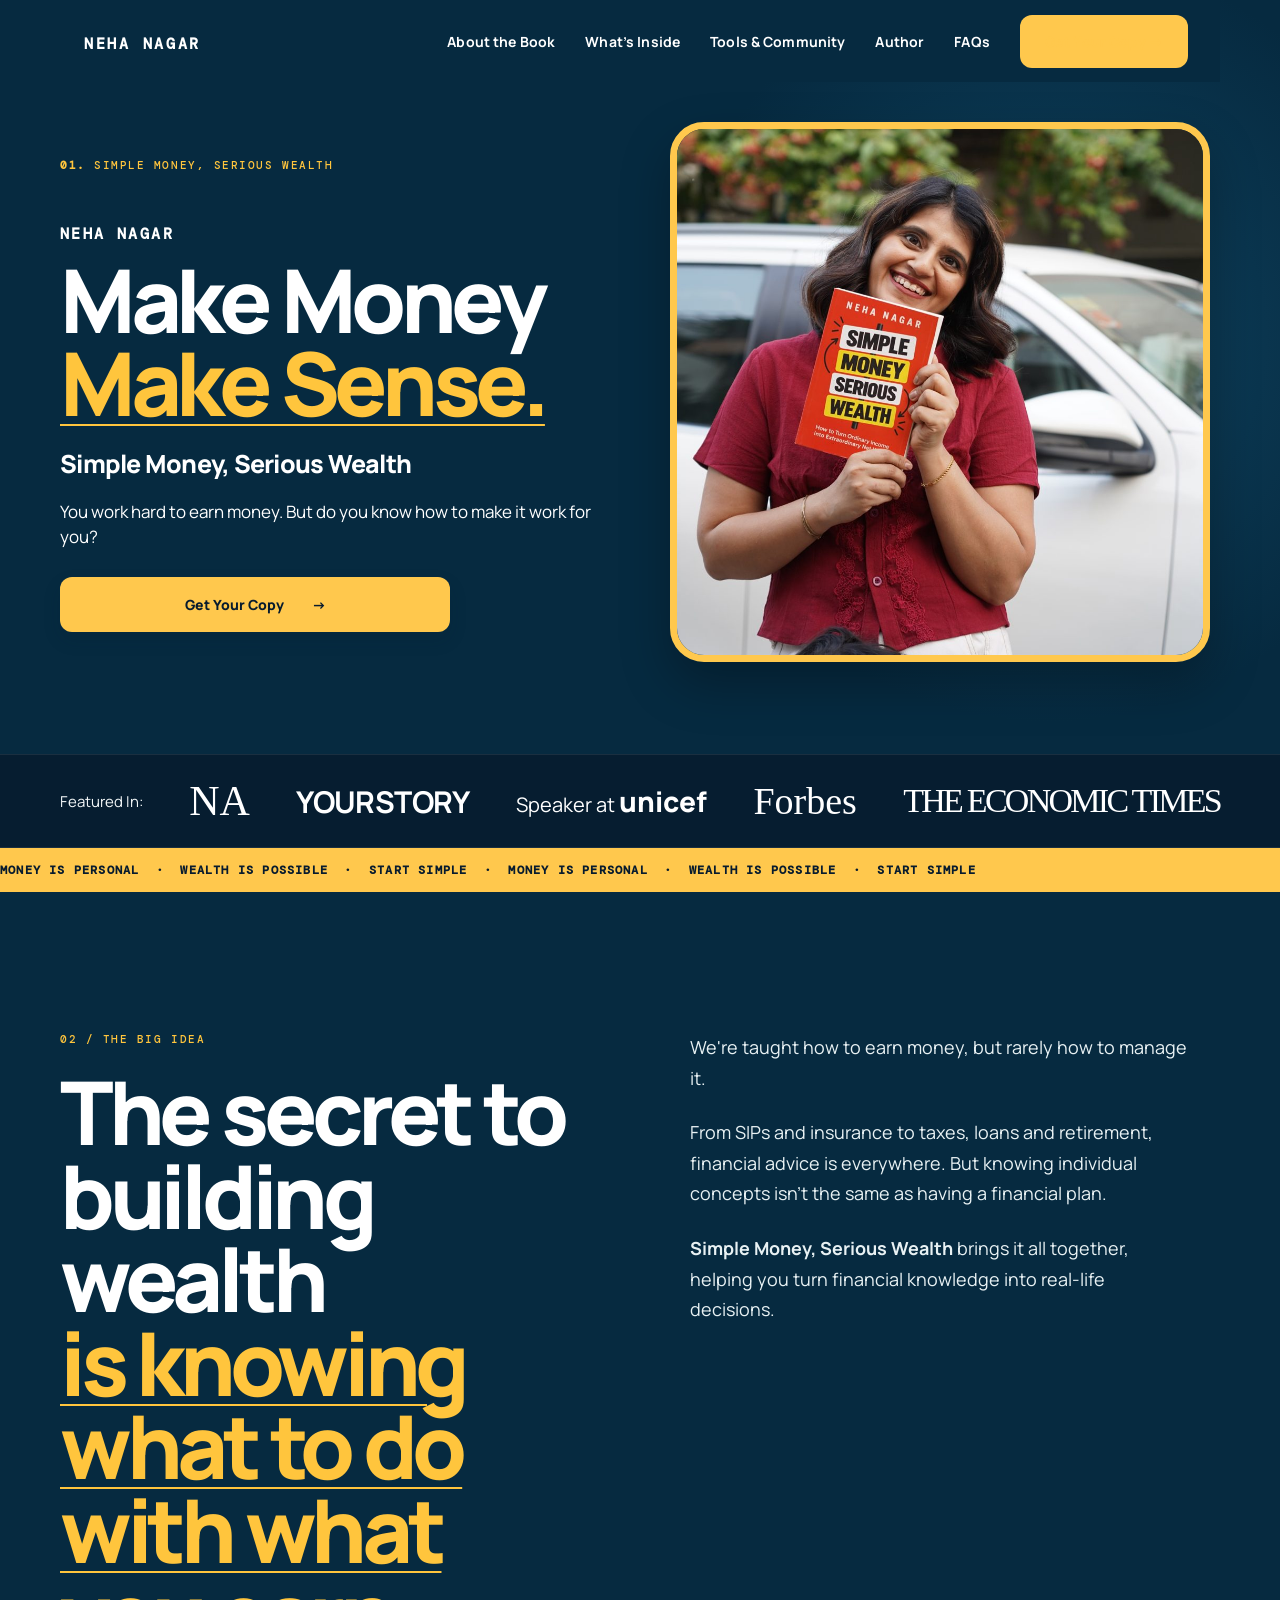
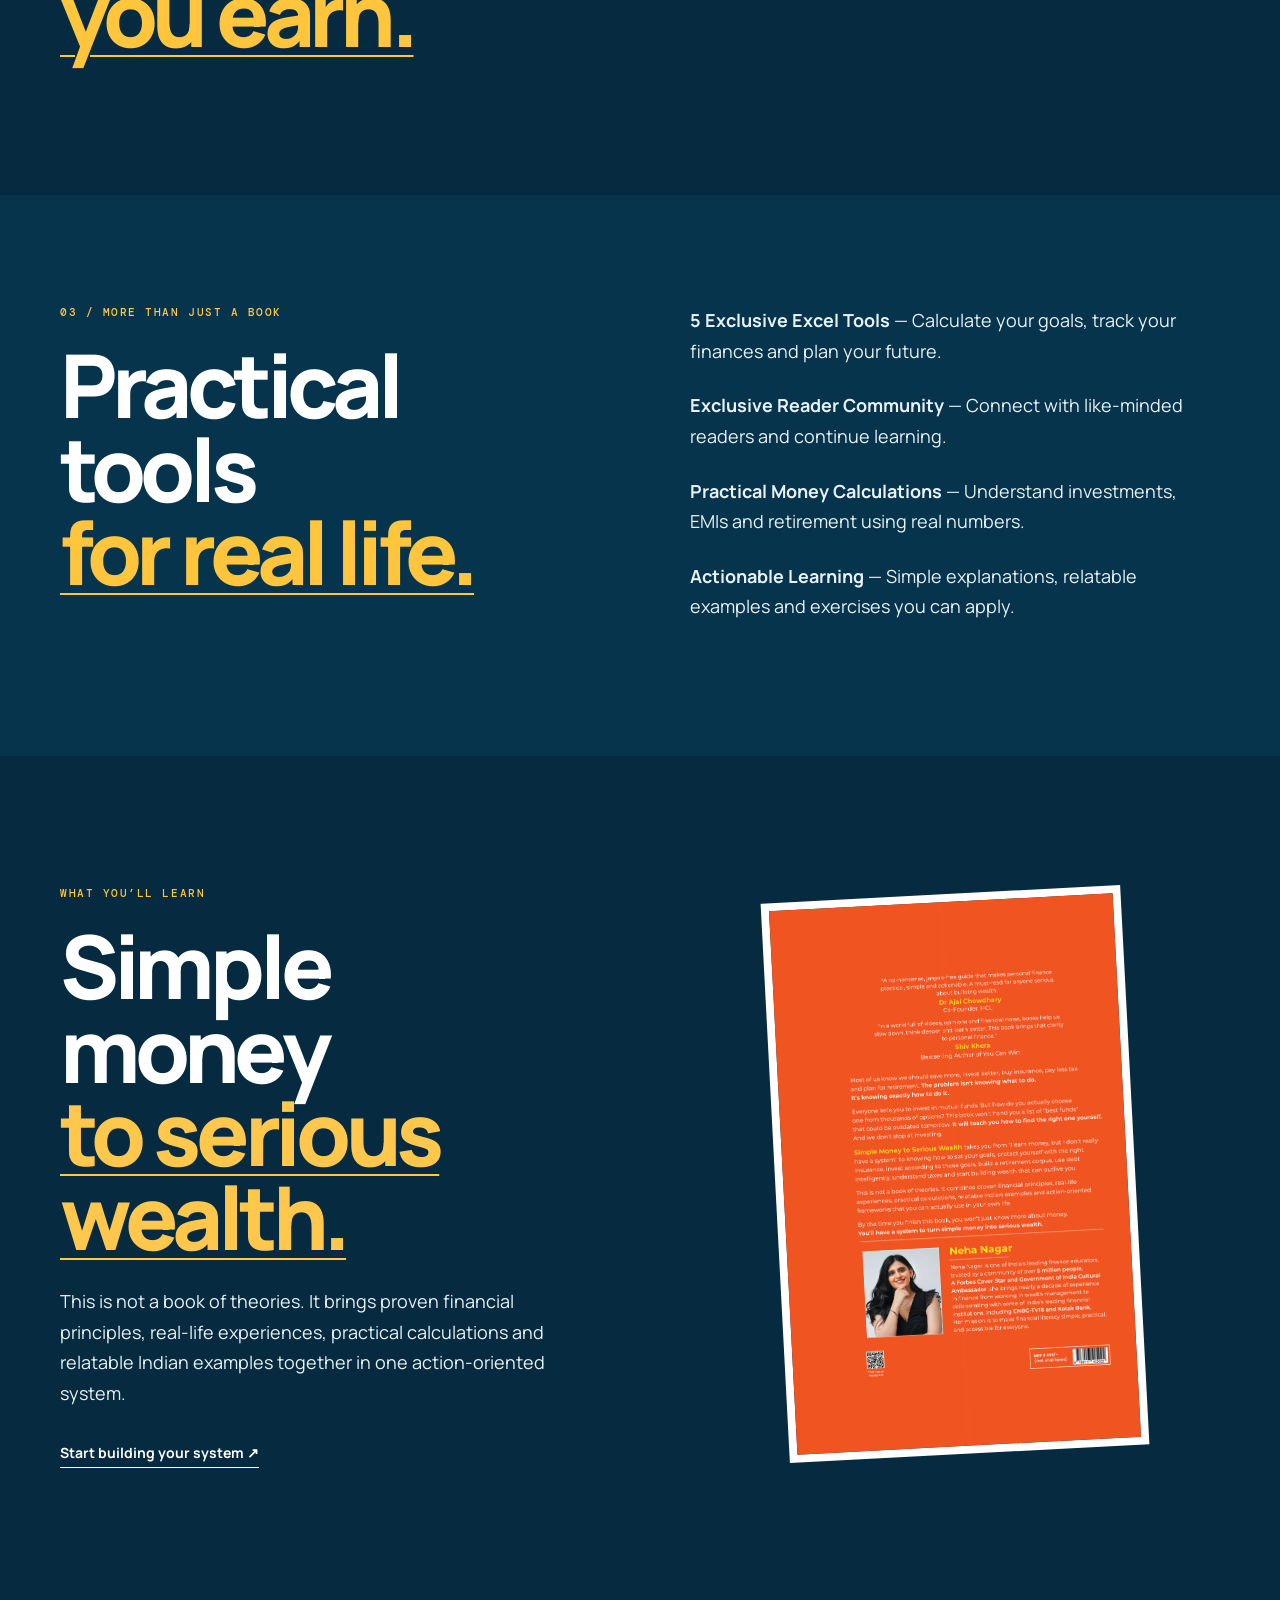
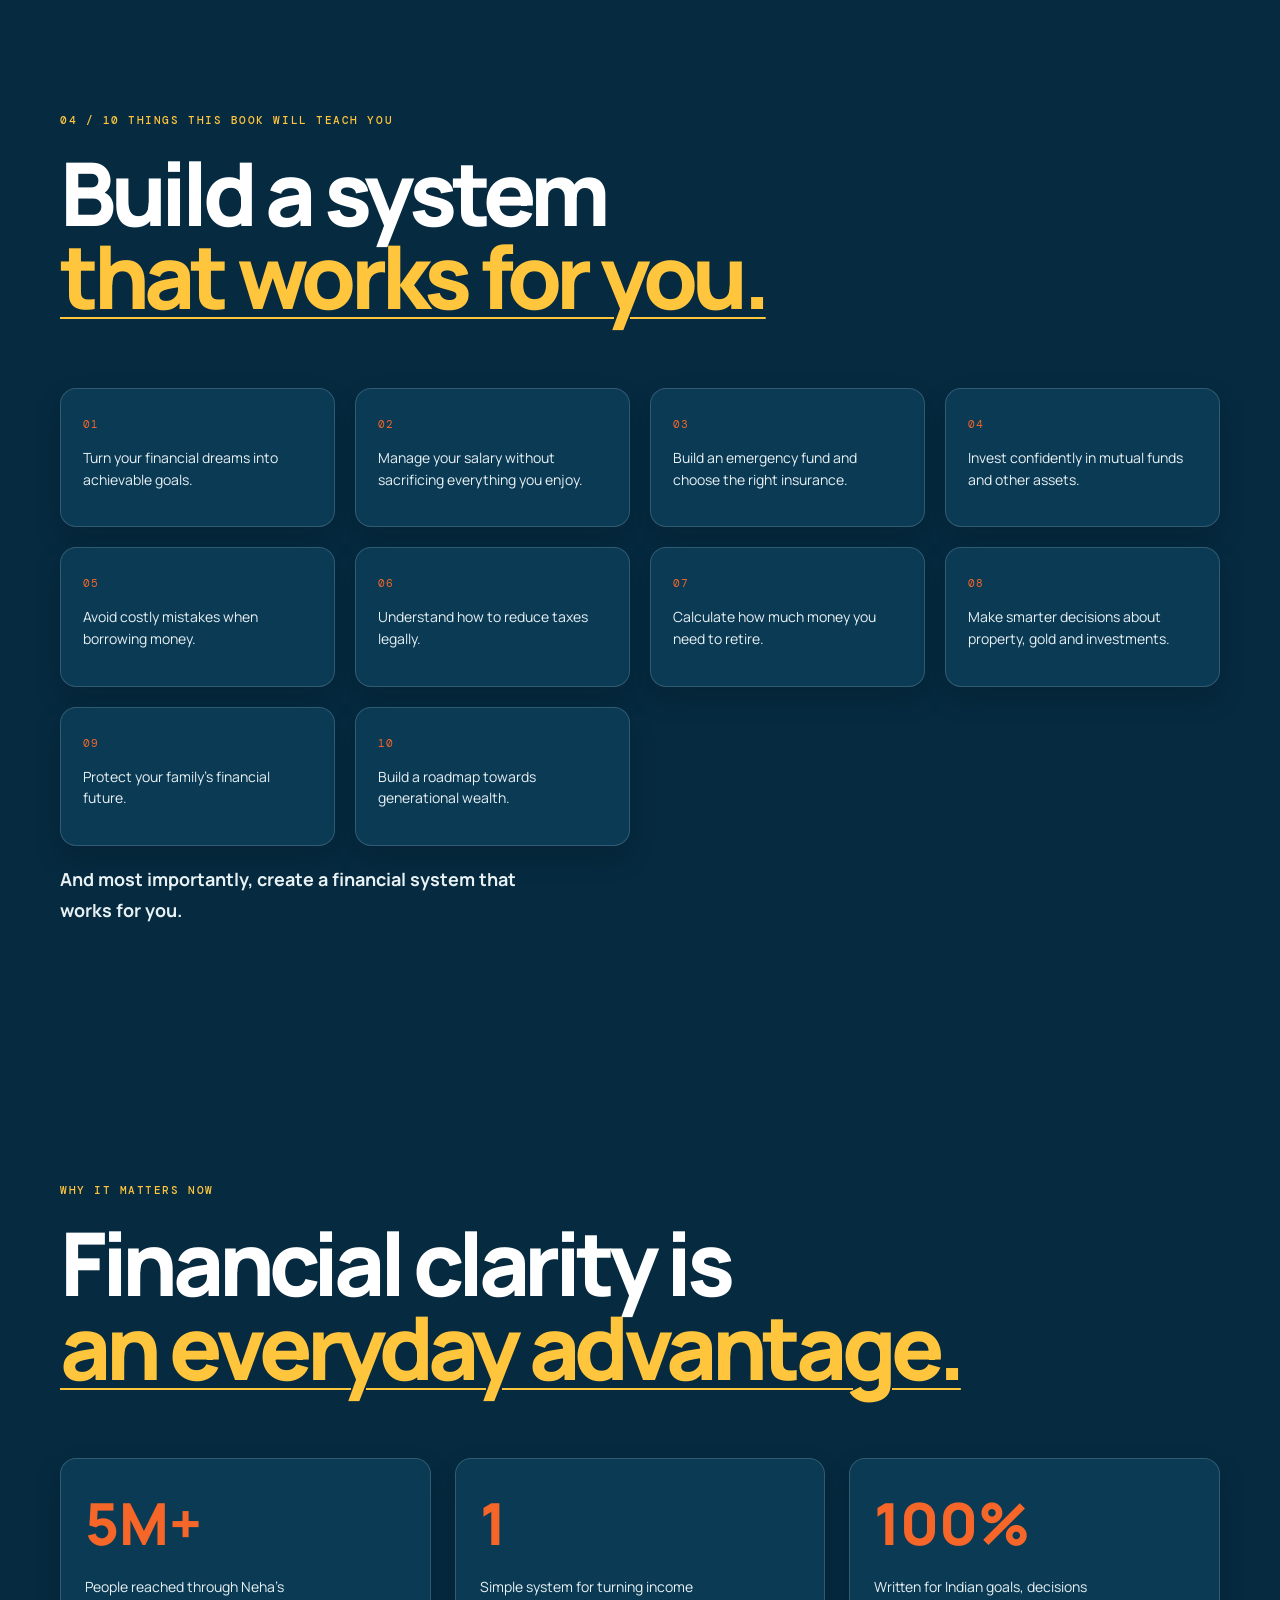
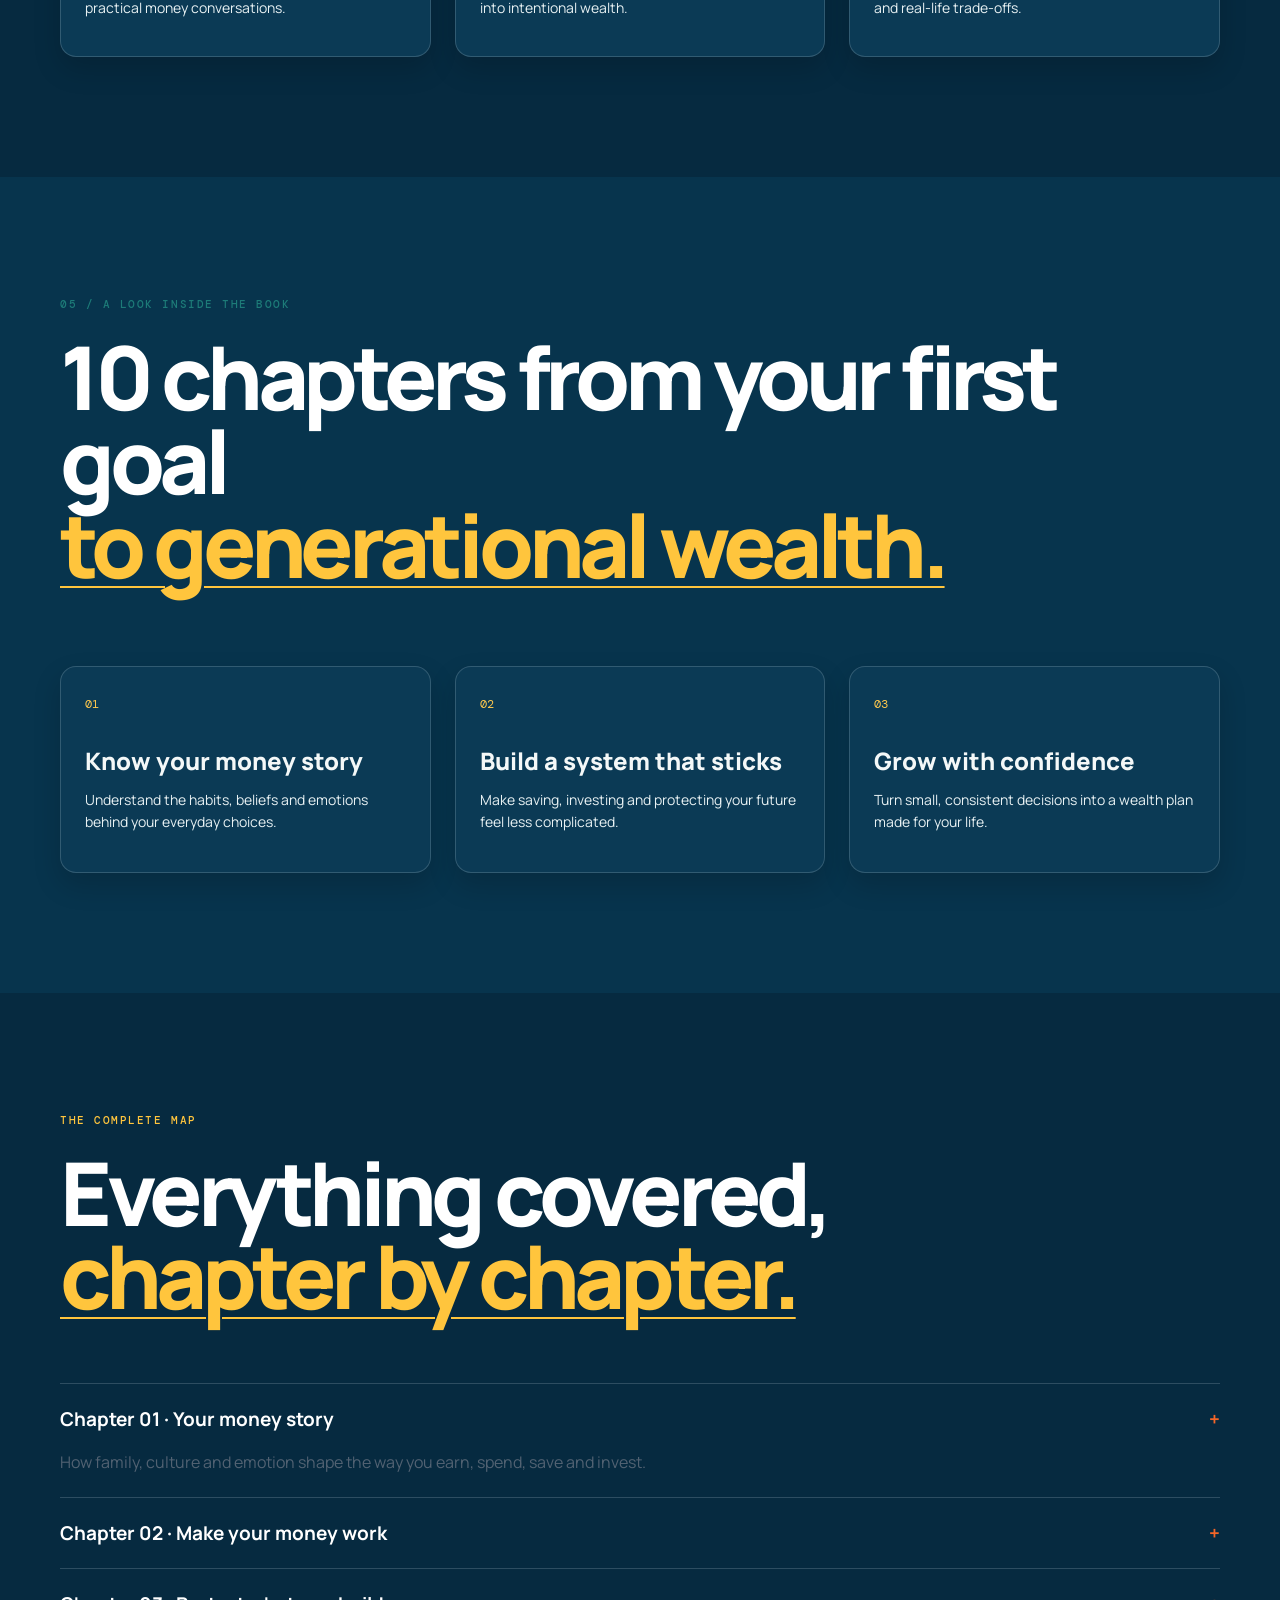
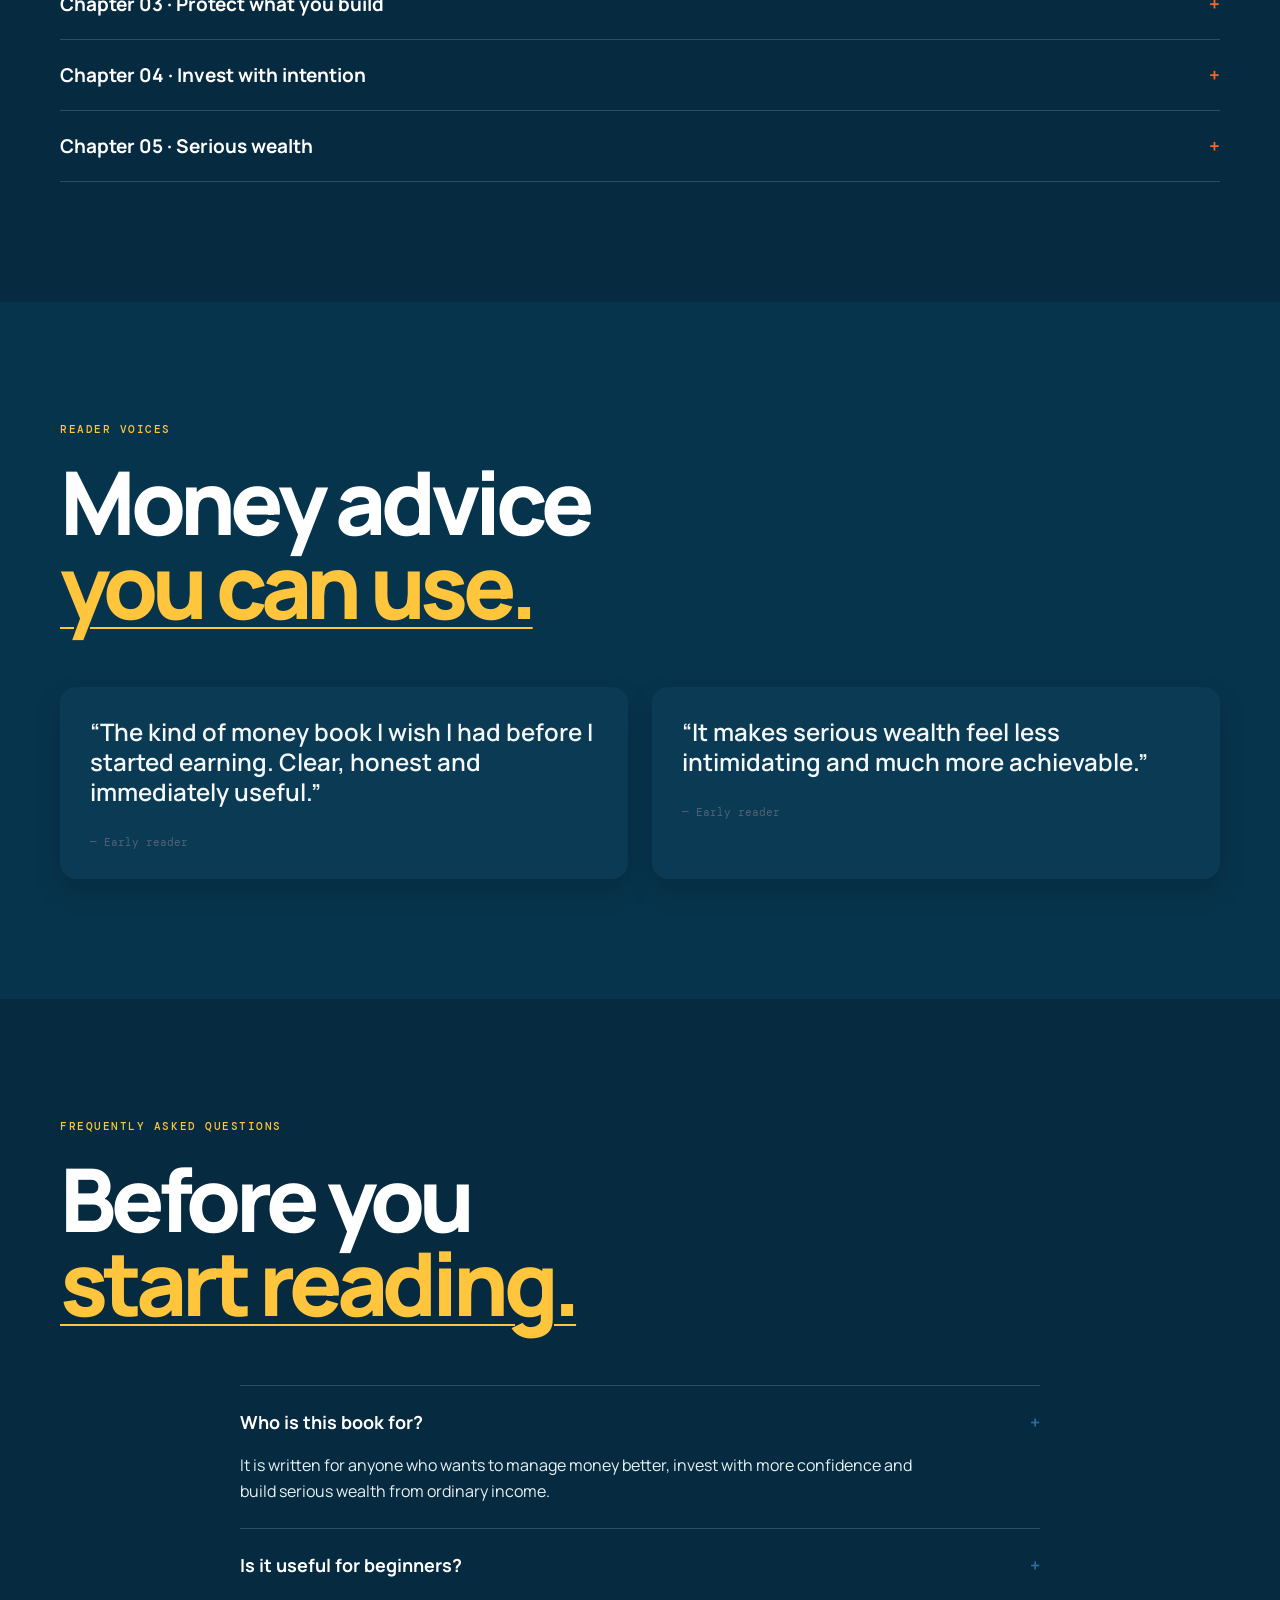
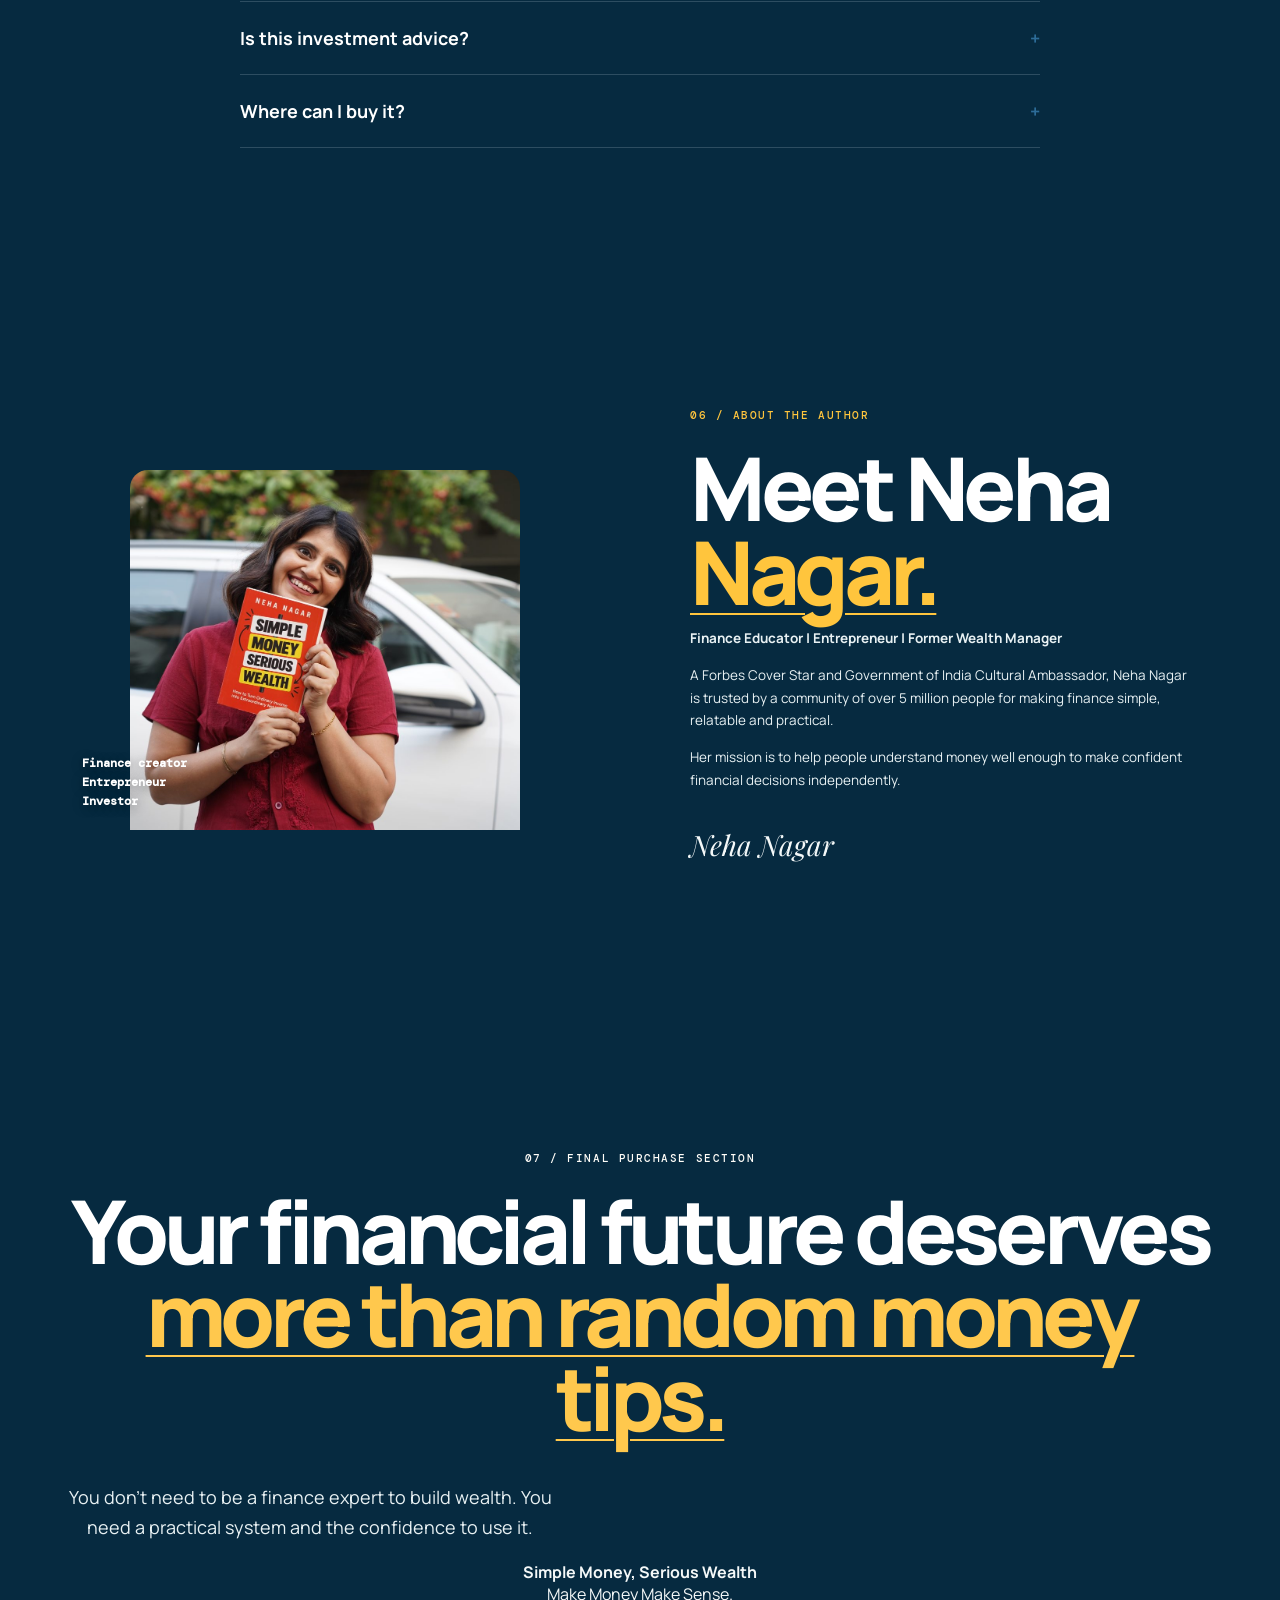
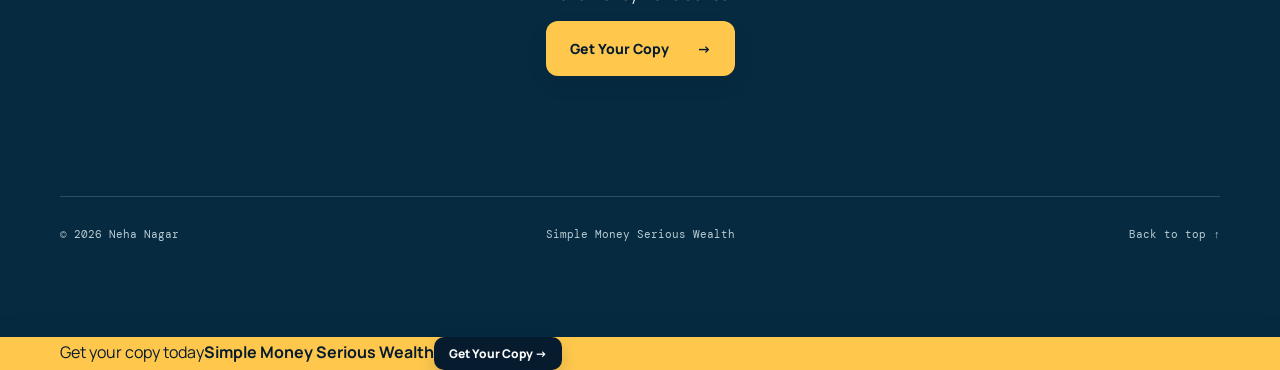
==== commit 6f943671: "Update author image and CTA labels" ====
--- a/index.html
+++ b/index.html
@@ -27,7 +27,7 @@
         <a href="#benefits">Tools &amp; Community</a>
         <a href="#author">Author</a>
         <a href="#faq">FAQs</a>
-        <a class="nav-copy" href="#top">Get Your Copy <span>→</span></a>
+        <a class="nav-copy" href="https://www.amazon.in/Simple-Money-Serious-Wealth-Extraordinary/dp/B0HNRXYTQC/" target="_blank" rel="noreferrer">Get Your Copy <span>→</span></a>
       </nav>
     </header>
 
@@ -84,13 +84,13 @@
       <section class="faq-section" id="faq"><div class="shell"><p class="eyebrow">Frequently asked questions</p><h2>Before you<br /><em>start reading.</em></h2><div class="faq-list"><details open><summary>Who is this book for? <span>+</span></summary><p>It is written for anyone who wants to manage money better, invest with more confidence and build serious wealth from ordinary income.</p></details><details><summary>Is it useful for beginners? <span>+</span></summary><p>Yes. The book starts with the fundamentals and turns them into simple actions you can apply immediately.</p></details><details><summary>Is this investment advice? <span>+</span></summary><p>This is an educational guide to financial decision-making. It helps you understand the principles behind better money choices.</p></details><details><summary>Where can I buy it? <span>+</span></summary><p>The book is available through Amazon. Use any Buy on Amazon button on this page to order.</p></details></div></div></section>
 
       <section id="author" class="section author shell">
-        <div class="author-card"><img class="author-photo" src="assets/neha-nagar.png" alt="Neha Nagar" width="510" height="647" loading="lazy" decoding="async" /><p>Finance creator<br />Entrepreneur<br />Investor</p></div>
+        <div class="author-card"><img class="author-photo" src="assets/neha-book-hero.jpg" alt="Neha Nagar holding Simple Money Serious Wealth" width="1000" height="1000" loading="lazy" decoding="async" /><p>Finance creator<br />Entrepreneur<br />Investor</p></div>
         <div><p class="eyebrow">06 / About the author</p><h2>Meet Neha<br /><em>Nagar.</em></h2><p class="author-copy"><strong>Finance Educator | Entrepreneur | Former Wealth Manager</strong></p><p class="author-copy">A Forbes Cover Star and Government of India Cultural Ambassador, Neha Nagar is trusted by a community of over 5 million people for making finance simple, relatable and practical.</p><p class="author-copy">Her mission is to help people understand money well enough to make confident financial decisions independently.</p><p class="signature">Neha Nagar</p></div>
       </section>
 
       <section class="cta-section"><div class="shell cta"><p class="eyebrow">07 / Final purchase section</p><h2>Your financial future deserves<br /><em>more than random money tips.</em></h2><p class="section-copy">You don't need to be a finance expert to build wealth. You need a practical system and the confidence to use it.</p><p><strong>Simple Money, Serious Wealth</strong><br />Make Money Make Sense.</p><a class="button" href="https://www.amazon.in/Simple-Money-Serious-Wealth-Extraordinary/dp/B0HNRXYTQC/" target="_blank" rel="noreferrer">Get Your Copy <span>→</span></a></div></section>
     </main>
     <footer class="footer shell"><span>© 2026 Neha Nagar</span><span>Simple Money Serious Wealth</span><a href="#top">Back to top ↑</a></footer>
-    <div class="sticky-offer"><span>Get your copy today</span><strong>Simple Money Serious Wealth</strong><a class="button button-small" href="https://www.amazon.in/Simple-Money-Serious-Wealth-Extraordinary/dp/B0HNRXYTQC/" target="_blank" rel="noreferrer">Buy now ↗</a></div>
+    <div class="sticky-offer"><span>Get your copy today</span><strong>Simple Money Serious Wealth</strong><a class="button button-small" href="https://www.amazon.in/Simple-Money-Serious-Wealth-Extraordinary/dp/B0HNRXYTQC/" target="_blank" rel="noreferrer">Get Your Copy →</a></div>
   </body>
 </html>
--- a/polish.css
+++ b/polish.css
@@ -32,7 +32,7 @@
 .format-card{background:var(--lime);color:var(--ink)}
 .format-card h3,.format-card p{color:var(--ink)}
 .author-card{overflow:hidden;background:transparent!important;border:0;border-radius:18px;position:relative;padding:0!important}
-.author-photo{display:block;width:min(82%,390px);height:auto;max-height:390px;object-fit:contain;object-position:center;margin:0 auto}
+.author-photo{display:block;width:min(82%,390px);height:auto;aspect-ratio:1/1;max-height:390px;object-fit:cover;object-position:center;margin:0 auto;border-radius:18px}
 .author-card p{position:absolute;left:22px;bottom:18px;margin:0;color:#fff;font-weight:700;text-shadow:0 2px 12px rgba(0,0,0,.45)}
 .ticker,.sticky-offer{background:var(--lime);color:var(--ink)}
 .sunburst{background:var(--lime)}
@@ -44,8 +44,10 @@
 .section-copy,.author-copy,.problem-section .section-copy,.back-cover-section .section-copy,.chapters p,.reader-grid p,.data-grid p,.format-card p,.faq-list p{color:var(--reference-body)}
 .faq-list summary,summary{color:var(--reference-white)}
 .text-link{color:var(--reference-white)}
-.hero-photo-stage{display:flex;align-items:center;justify-content:center}.hero-photo{display:block;width:min(100%,610px);aspect-ratio:1/1;object-fit:cover;object-position:center;border:7px solid var(--lime);border-radius:34px;box-shadow:0 22px 50px rgba(0,0,0,.28)}
-@media(max-width:760px){.hero-photo{width:min(100%,360px);border-width:5px;border-radius:24px}}
+.hero-photo-stage{display:flex;align-items:center;justify-content:center;min-height:600px}.hero-photo{display:block;width:min(100%,540px);height:auto;aspect-ratio:1/1;object-fit:cover;object-position:center;border:7px solid var(--lime);border-radius:34px;box-shadow:0 22px 50px rgba(0,0,0,.28)}
+.hero{padding-top:92px;padding-bottom:62px;min-height:0}.cover-stage:after{display:none}.hero-photo{transition:transform .35s ease,box-shadow .35s ease}.hero-photo:hover{transform:translateY(-8px) scale(1.015);box-shadow:0 30px 62px rgba(0,0,0,.36)}
+@media(max-width:900px){.hero-photo{width:min(100%,460px)}}
+@media(max-width:760px){.hero{padding-top:72px;padding-bottom:42px}.hero-photo-stage{min-height:0}.hero-photo{width:min(100%,360px);border-width:5px;border-radius:24px}}
 .nav-home{display:block;position:absolute;left:max(24px,calc((100% - 1160px)/2));top:34px;width:auto;height:auto;background:none;border-radius:0;color:#fff;font:700 15px 'DM Mono',monospace;letter-spacing:.18em}
 .nav nav{align-items:center;gap:30px}.nav nav a{font-size:14px}.nav nav .nav-copy{background:var(--lime);color:var(--ink);border-radius:12px;padding:17px 25px;font-weight:800}.nav nav .nav-copy:hover{color:var(--ink);background:#ffd76d}
 .hero-kicker{display:flex;gap:14px;align-items:center;background:none!important;border:0!important;padding:0!important}.hero-kicker span{color:var(--reference-yellow);font-weight:800}.hero-author{margin:28px 0 14px;font:700 15px 'DM Mono',monospace;letter-spacing:.16em;color:#fff}.hero-subtitle{font-size:25px;line-height:1.18;letter-spacing:-.03em;color:#fff;margin:24px 0 0}.hero-lede{font-size:17px;line-height:1.45;margin:22px 0 28px}.availability{display:flex;align-items:center;gap:24px;margin-top:26px;color:#fff;font-size:14px;line-height:1.2}.availability strong{font-weight:500}.availability b{font-size:27px;letter-spacing:-.08em}.availability i{height:42px;width:1px;background:rgba(255,255,255,.35)}.availability span{color:#d7e6e9}.hero-note{display:none}.book-photo{width:min(370px,78%);height:auto;aspect-ratio:865/1276;object-fit:cover;transform:rotate(2deg);box-shadow:18px 22px 0 rgba(2,17,28,.35)}
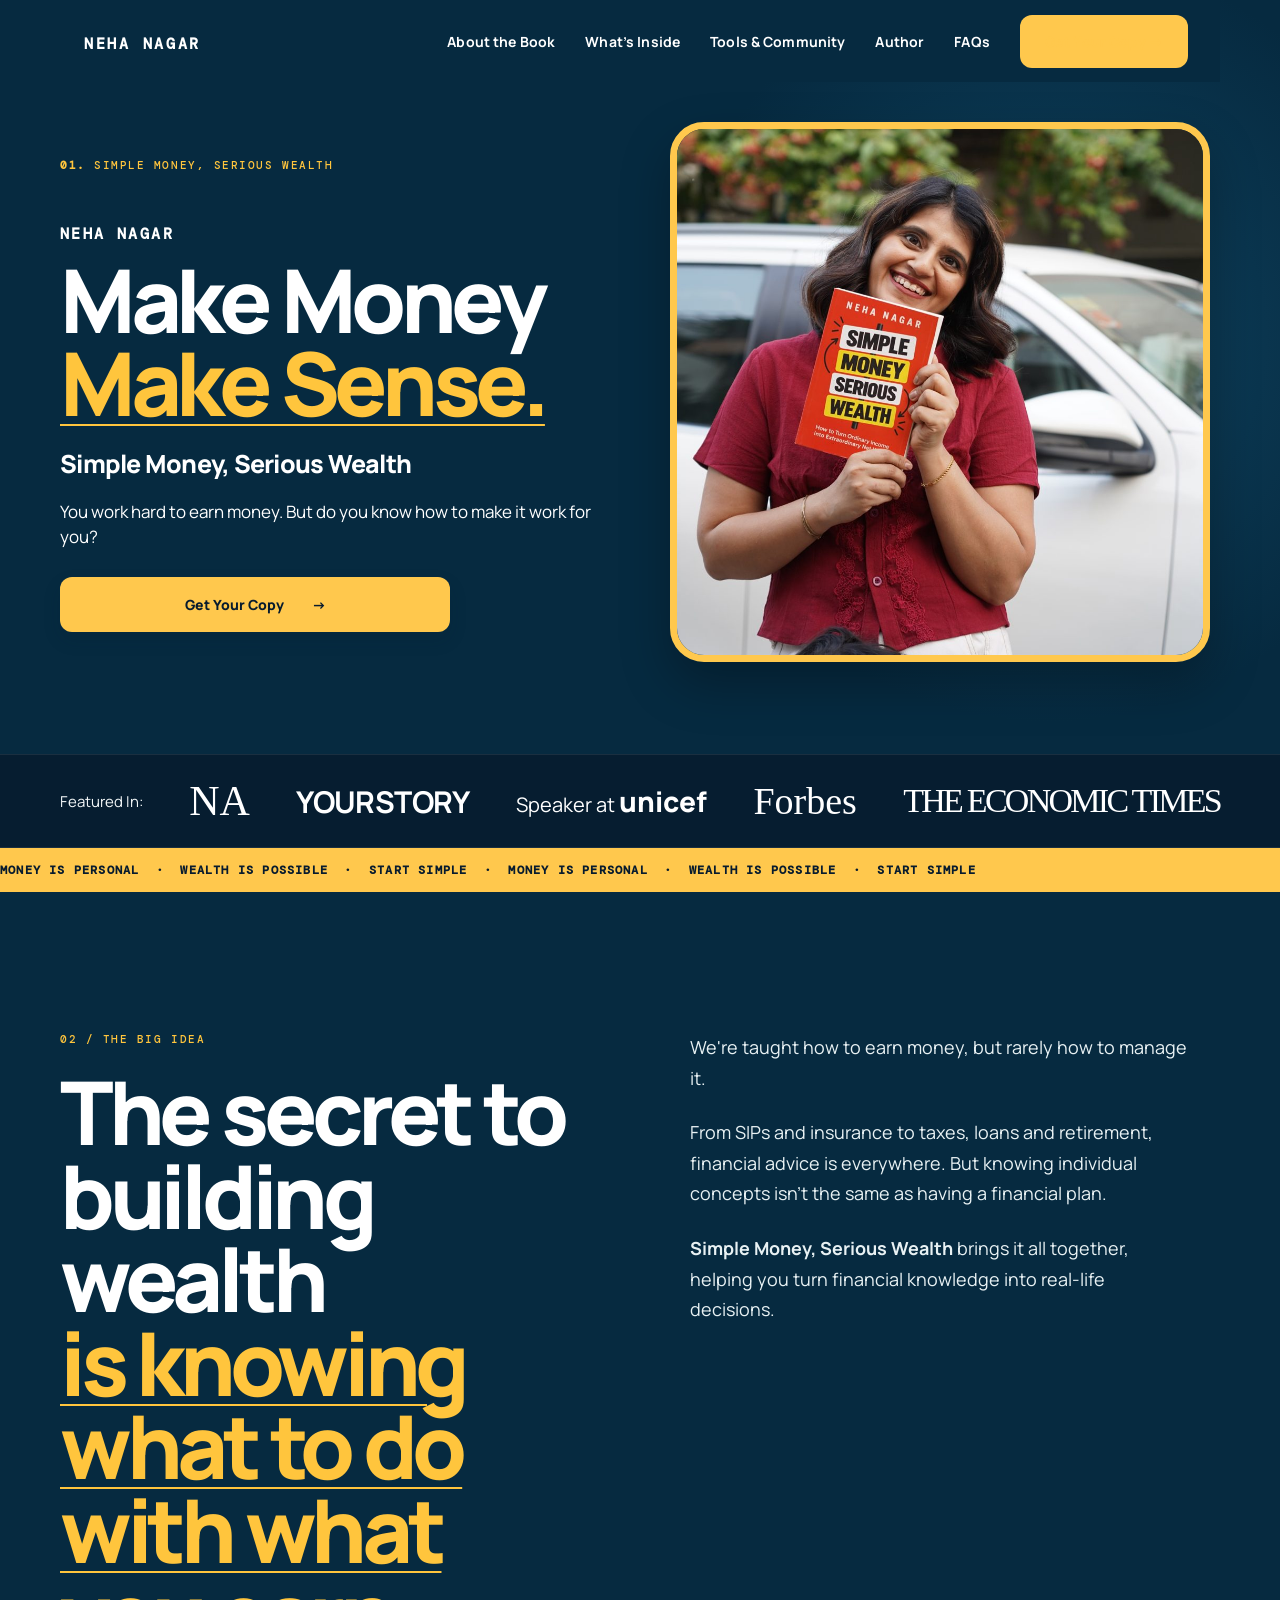
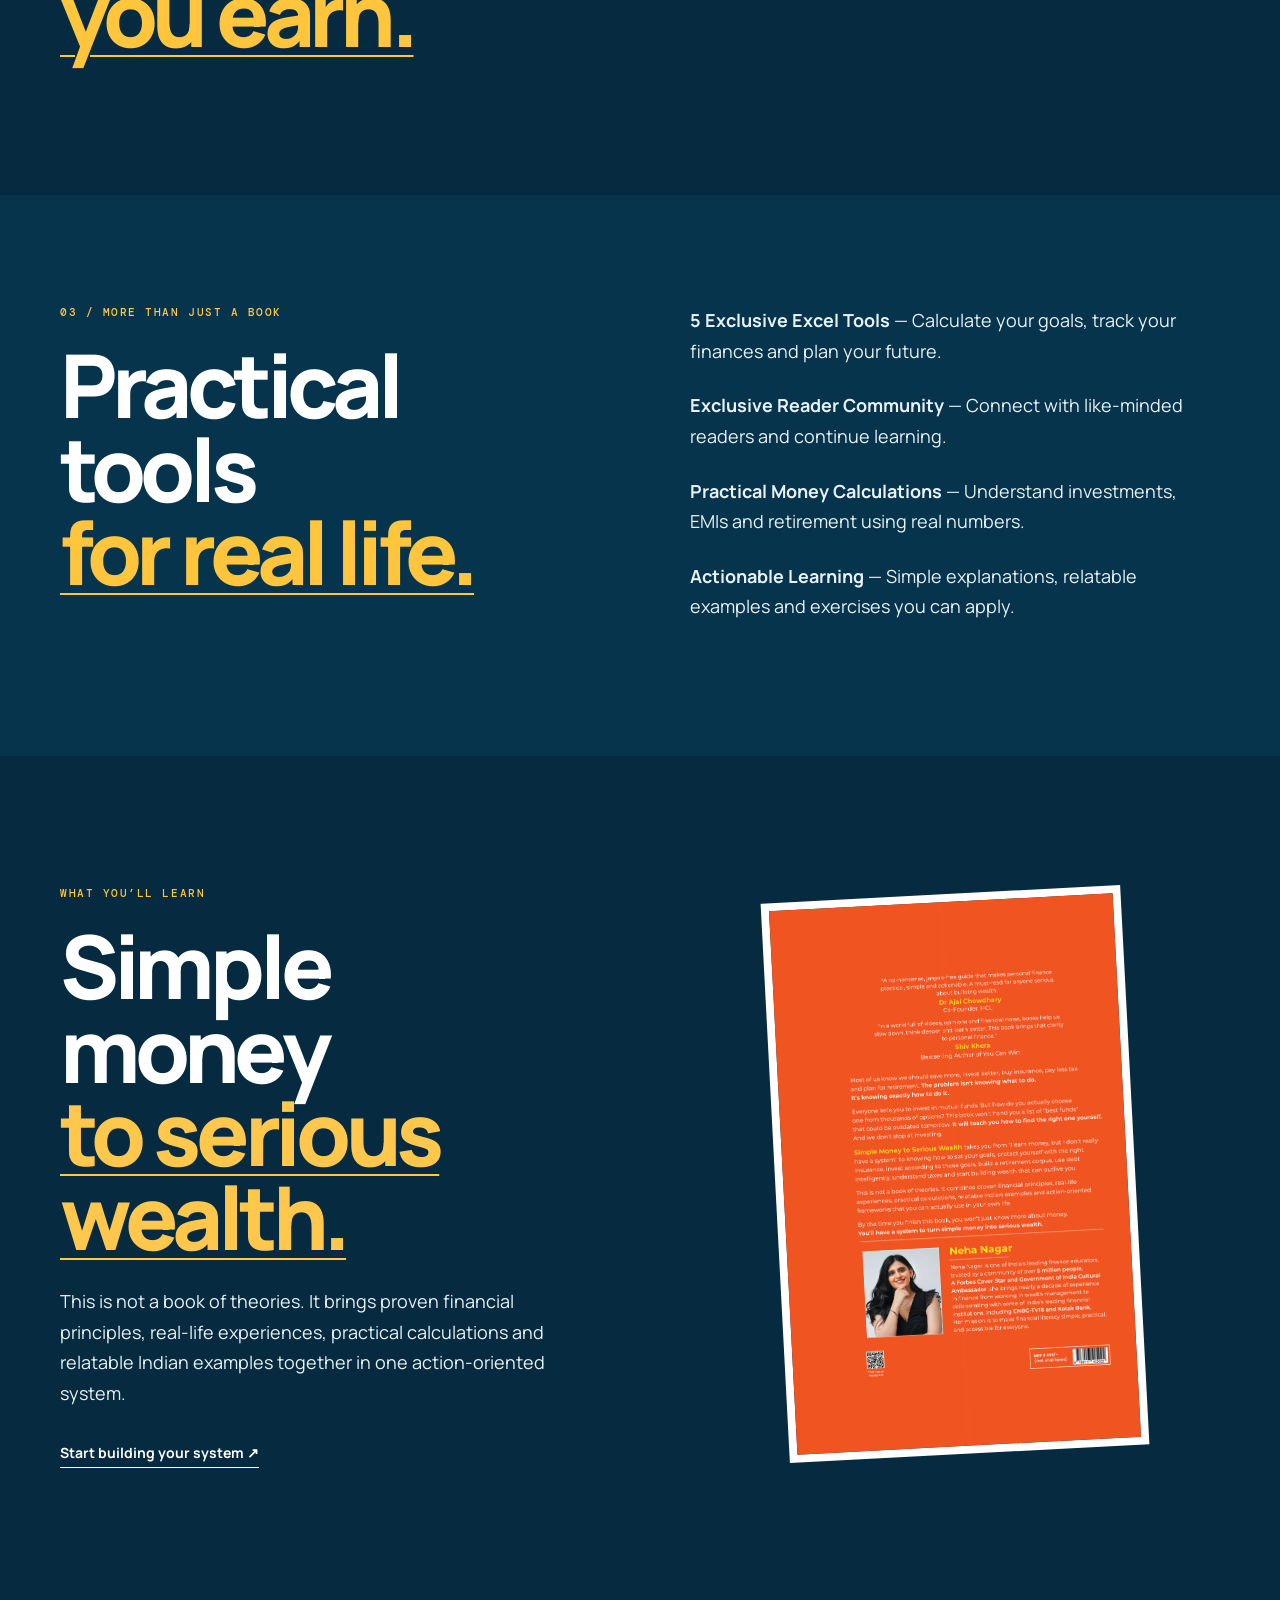
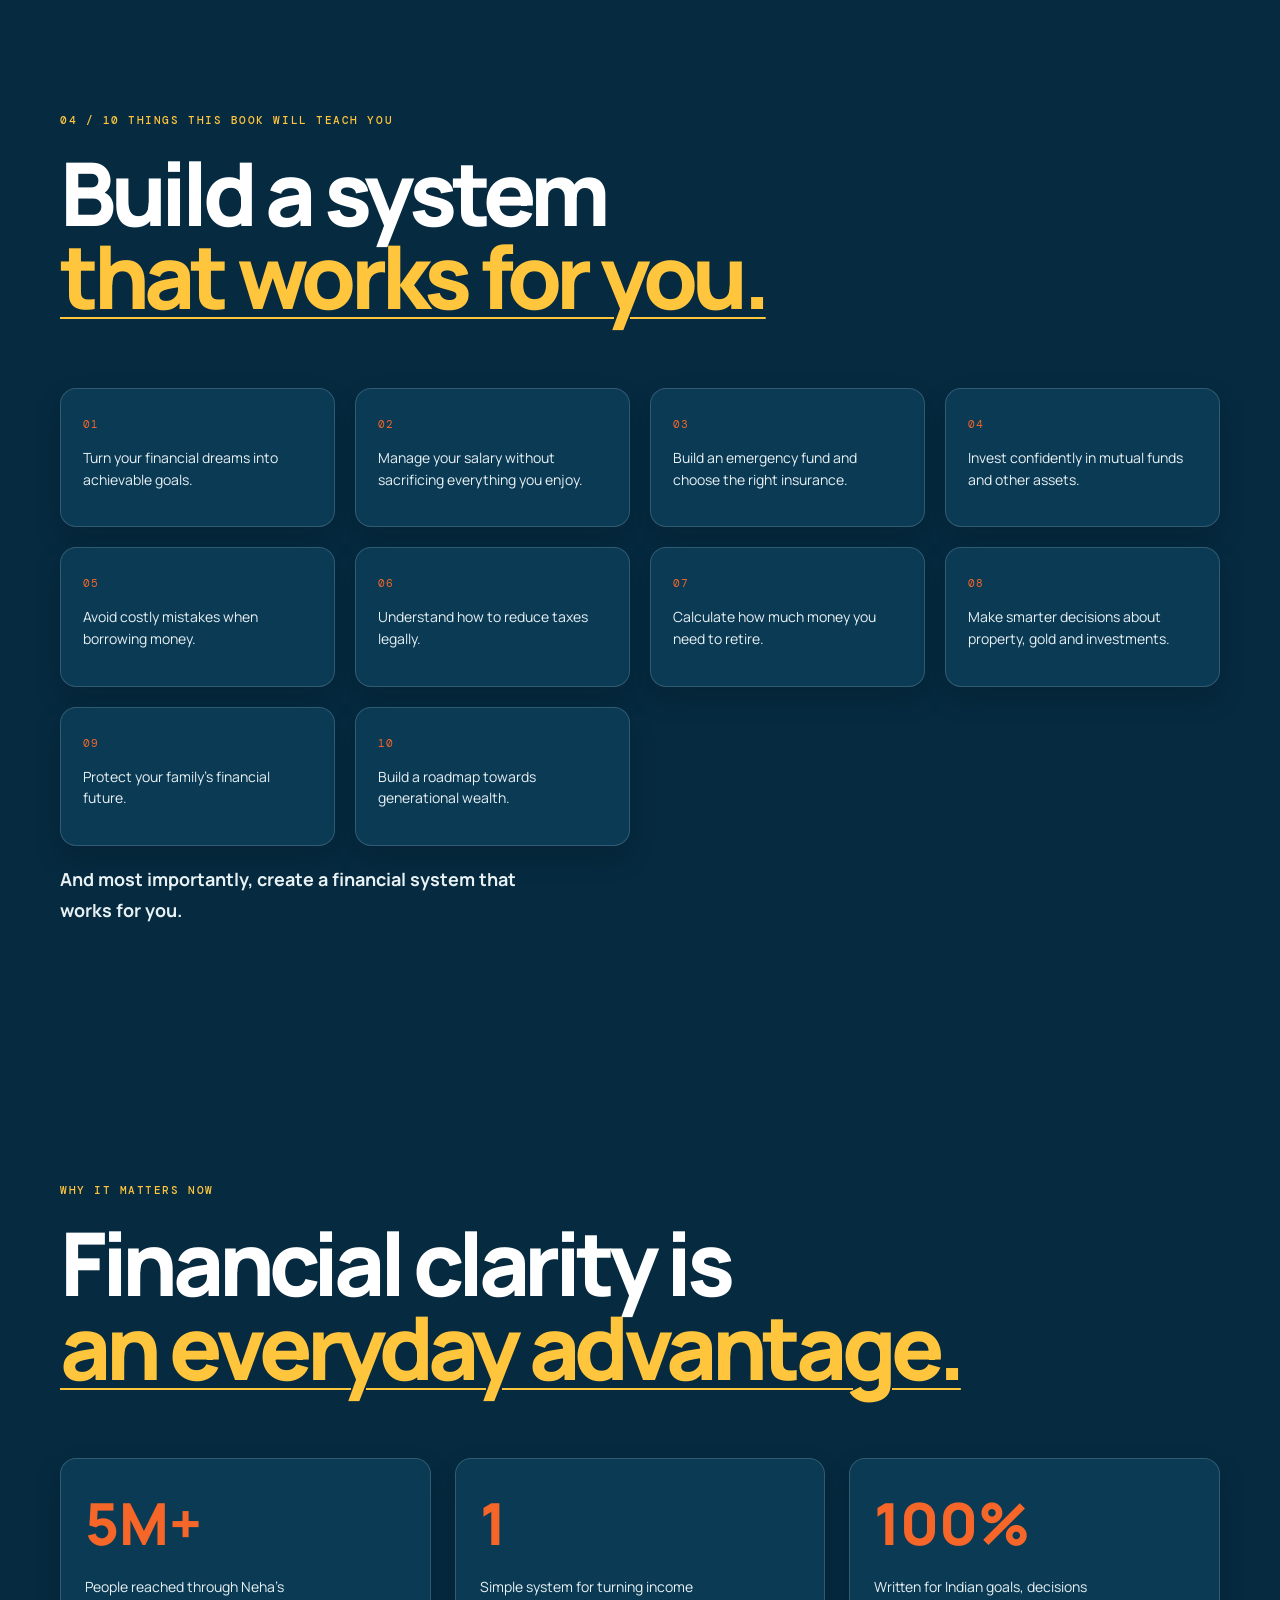
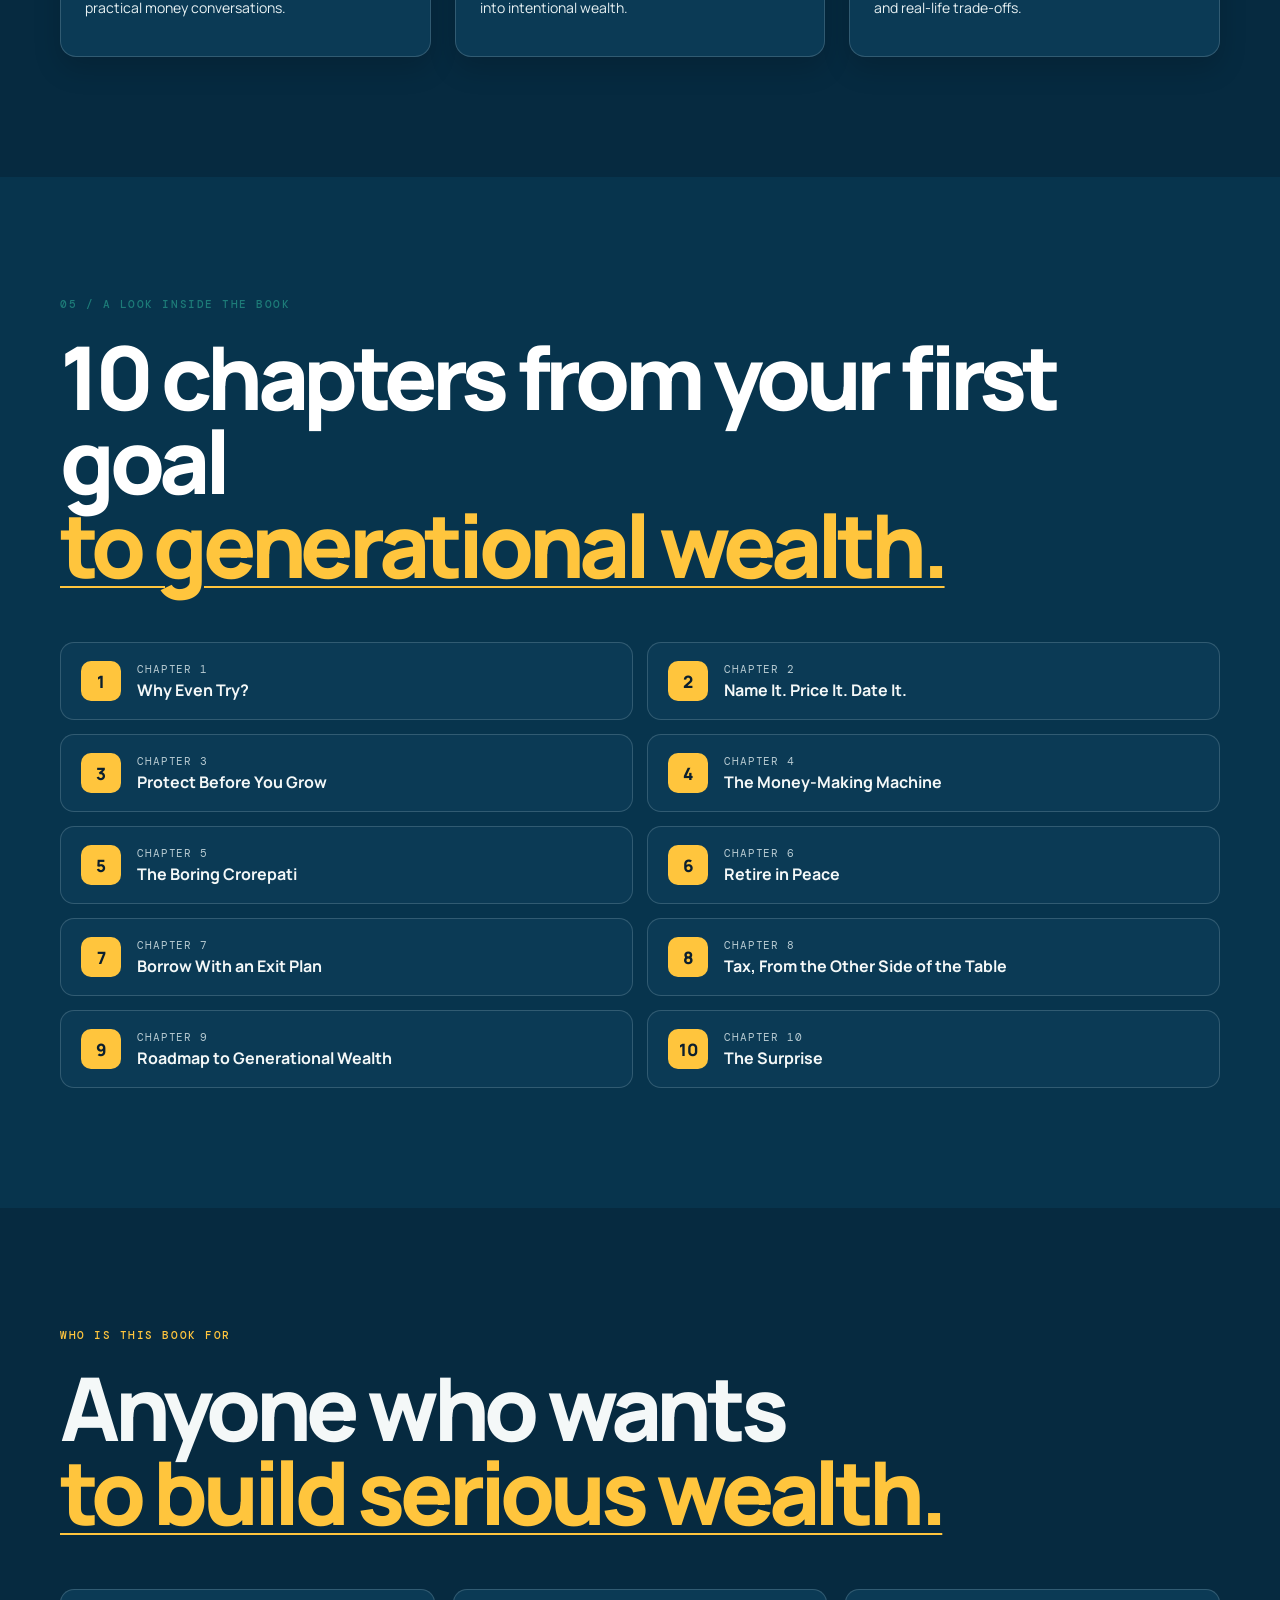
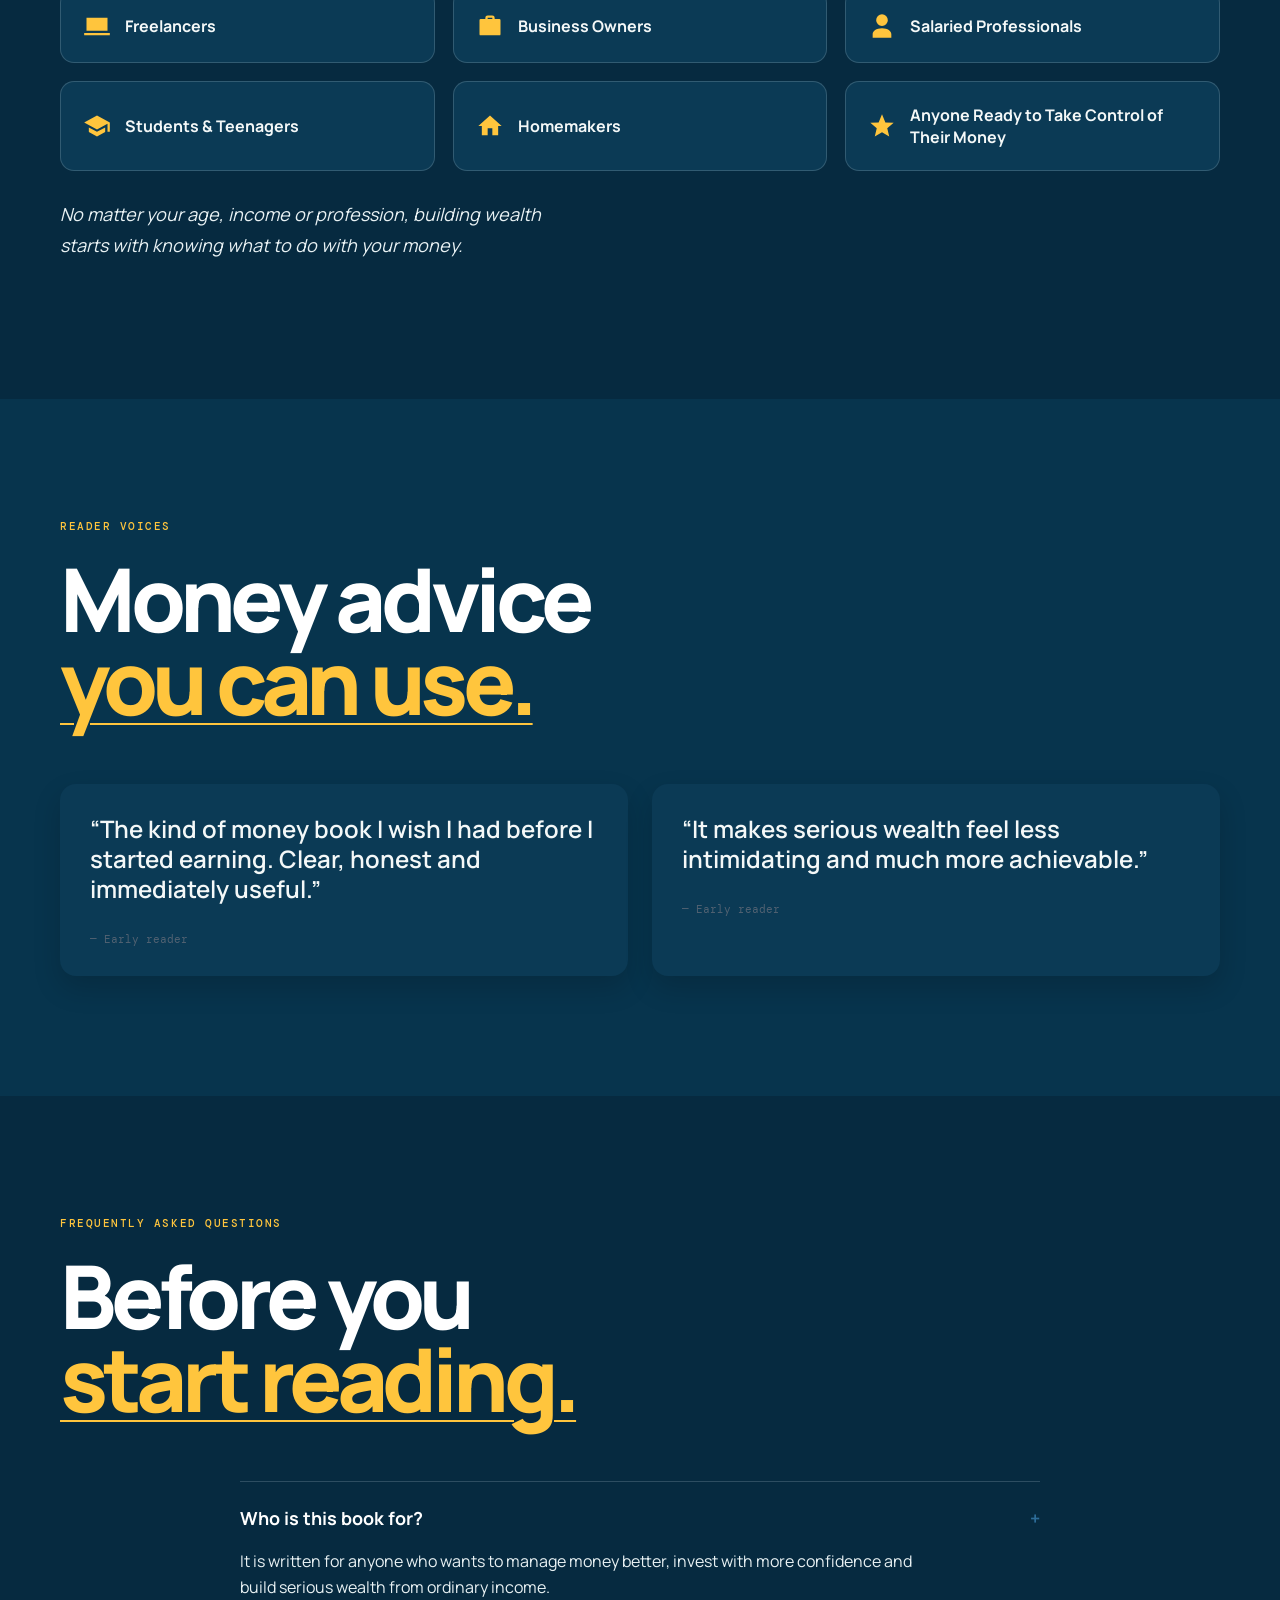
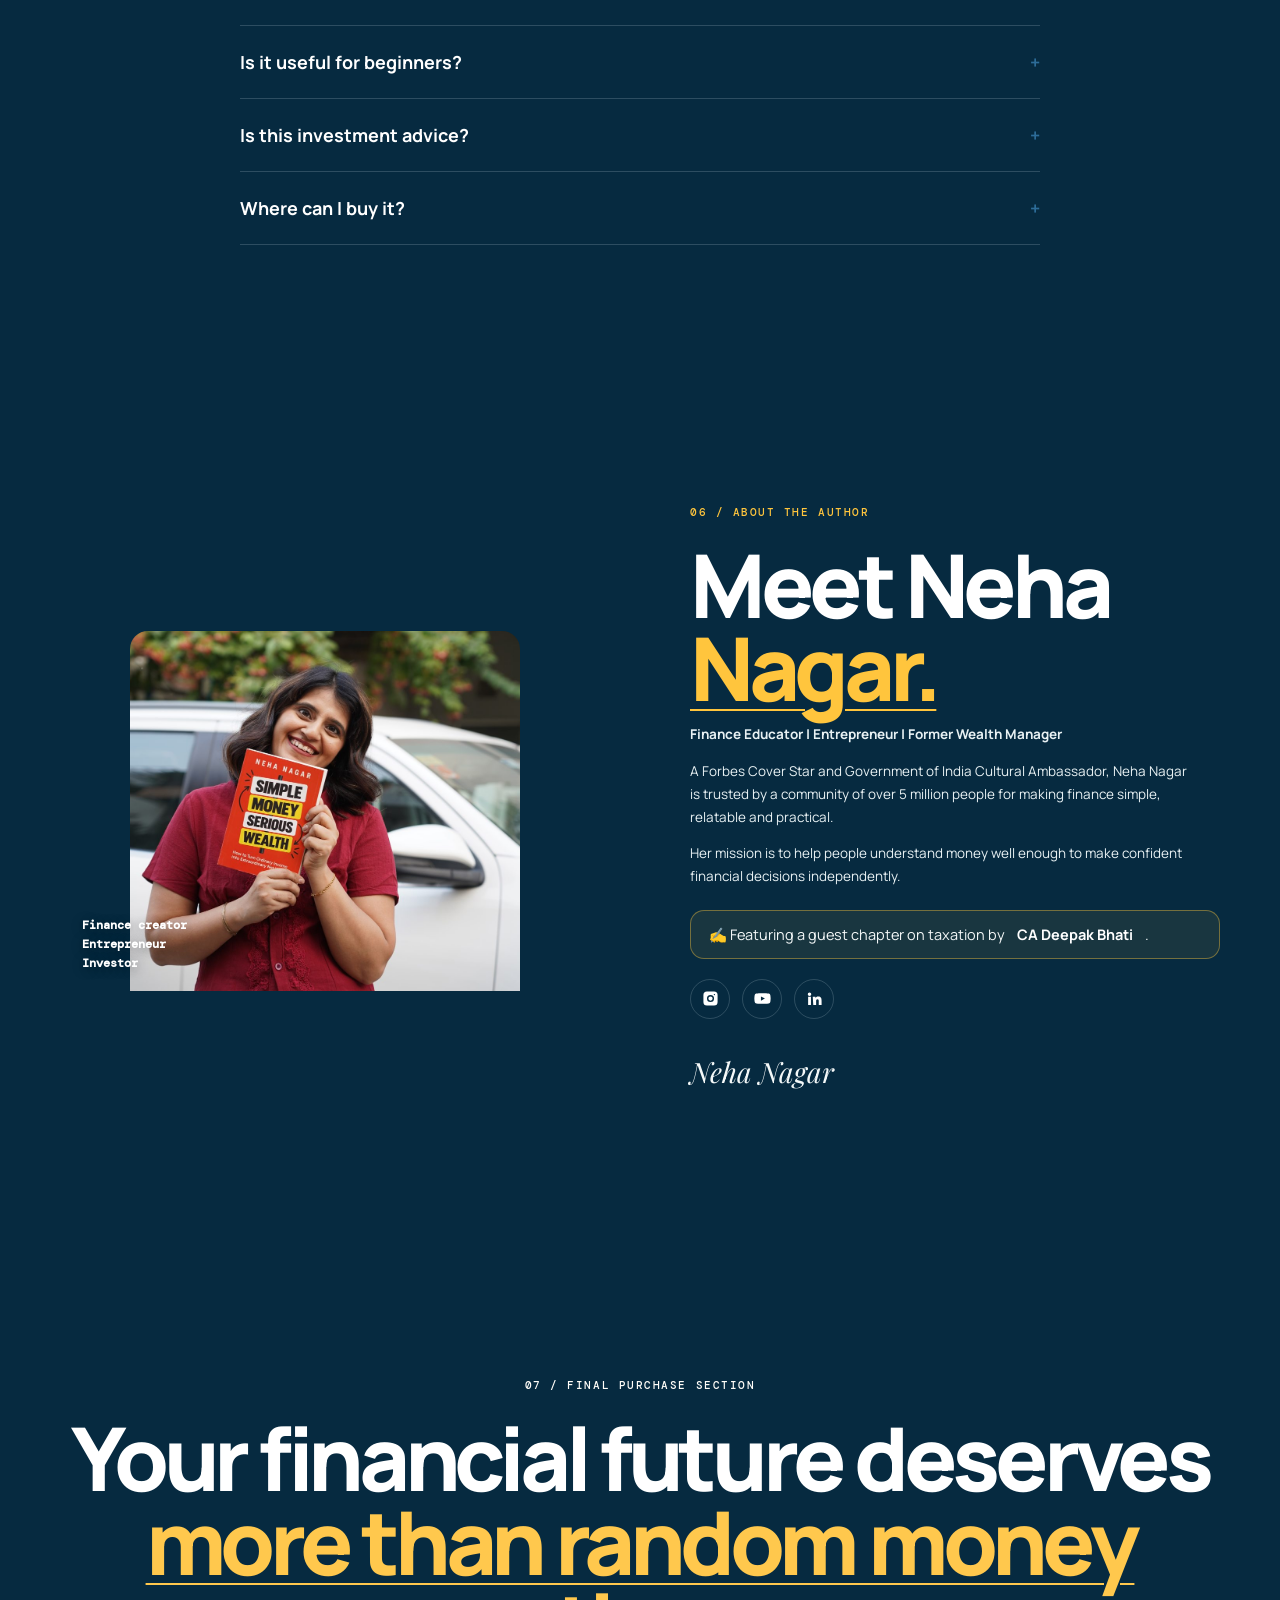
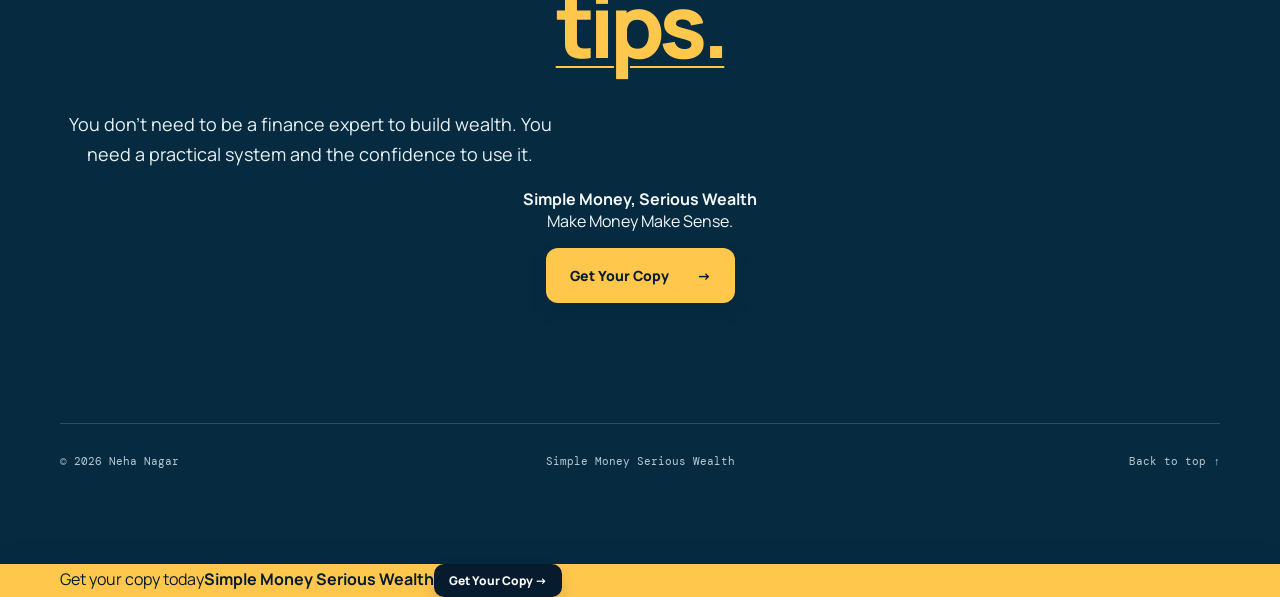
==== commit f7d38b4f: "Add real chapter list, who-it's-for section, and author credibility details Replace the 3-chapter te" ====
--- a/index.html
+++ b/index.html
@@ -68,15 +68,32 @@
 
       <section id="inside" class="inside-section">
         <div class="shell"><p class="eyebrow">05 / A look inside the book</p><h2>10 chapters from your first goal<br /><em>to generational wealth.</em></h2>
-          <div class="chapters">
-            <article><span>01</span><h3>Know your money story</h3><p>Understand the habits, beliefs and emotions behind your everyday choices.</p></article>
-            <article><span>02</span><h3>Build a system that sticks</h3><p>Make saving, investing and protecting your future feel less complicated.</p></article>
-            <article><span>03</span><h3>Grow with confidence</h3><p>Turn small, consistent decisions into a wealth plan made for your life.</p></article>
+          <div class="chapter-list">
+            <div class="chapter-row"><span class="chapter-num">1</span><div><small>Chapter 1</small><strong>Why Even Try?</strong></div></div>
+            <div class="chapter-row"><span class="chapter-num">2</span><div><small>Chapter 2</small><strong>Name It. Price It. Date It.</strong></div></div>
+            <div class="chapter-row"><span class="chapter-num">3</span><div><small>Chapter 3</small><strong>Protect Before You Grow</strong></div></div>
+            <div class="chapter-row"><span class="chapter-num">4</span><div><small>Chapter 4</small><strong>The Money-Making Machine</strong></div></div>
+            <div class="chapter-row"><span class="chapter-num">5</span><div><small>Chapter 5</small><strong>The Boring Crorepati</strong></div></div>
+            <div class="chapter-row"><span class="chapter-num">6</span><div><small>Chapter 6</small><strong>Retire in Peace</strong></div></div>
+            <div class="chapter-row"><span class="chapter-num">7</span><div><small>Chapter 7</small><strong>Borrow With an Exit Plan</strong></div></div>
+            <div class="chapter-row"><span class="chapter-num">8</span><div><small>Chapter 8</small><strong>Tax, From the Other Side of the Table</strong></div></div>
+            <div class="chapter-row"><span class="chapter-num">9</span><div><small>Chapter 9</small><strong>Roadmap to Generational Wealth</strong></div></div>
+            <div class="chapter-row"><span class="chapter-num">10</span><div><small>Chapter 10</small><strong>The Surprise</strong></div></div>
           </div>
         </div>
       </section>
 
-      <section class="index-section"><div class="shell"><p class="eyebrow">The complete map</p><h2>Everything covered,<br /><em>chapter by chapter.</em></h2><div class="accordion"><details open><summary>Chapter 01 · Your money story <span>+</span></summary><p>How family, culture and emotion shape the way you earn, spend, save and invest.</p></details><details><summary>Chapter 02 · Make your money work <span>+</span></summary><p>Set goals, build a cash-flow system and create a plan that works beyond a spreadsheet.</p></details><details><summary>Chapter 03 · Protect what you build <span>+</span></summary><p>Understand insurance, emergency funds, debt and the safety nets that keep wealth intact.</p></details><details><summary>Chapter 04 · Invest with intention <span>+</span></summary><p>Choose investments according to your goals instead of chasing yesterday’s best performer.</p></details><details><summary>Chapter 05 · Serious wealth <span>+</span></summary><p>Turn ordinary income into extraordinary net worth with habits that compound over time.</p></details></div></div></section>
+      <section class="who-section"><div class="shell"><p class="eyebrow">Who is this book for</p><h2>Anyone who wants<br /><em>to build serious wealth.</em></h2>
+        <div class="who-grid">
+          <div><svg viewBox="0 0 24 24"><path d="M3 5h18v11H3zM1 18h22v2H1z"/></svg>Freelancers</div>
+          <div><svg viewBox="0 0 24 24"><path d="M10 3h4a2 2 0 0 1 2 2v1h4a1 1 0 0 1 1 1v12a1 1 0 0 1-1 1H4a1 1 0 0 1-1-1V7a1 1 0 0 1 1-1h4V5a2 2 0 0 1 2-2zm0 3h4V5h-4v1z"/></svg>Business Owners</div>
+          <div><svg viewBox="0 0 24 24"><path d="M12 2a5 5 0 1 1 0 10 5 5 0 0 1 0-10zm0 12c5 0 8 2.5 8 5v3H4v-3c0-2.5 3-5 8-5z"/></svg>Salaried Professionals</div>
+          <div><svg viewBox="0 0 24 24"><path d="M12 3 1 9l11 6 9-4.9V17h2V9L12 3zM5 13.2v4L12 21l7-3.8v-4L12 17l-7-3.8z"/></svg>Students &amp; Teenagers</div>
+          <div><svg viewBox="0 0 24 24"><path d="M12 3 2 12h3v8h5v-6h4v6h5v-8h3L12 3z"/></svg>Homemakers</div>
+          <div><svg viewBox="0 0 24 24"><path d="M12 2l2.9 6.9L22 9.3l-5.5 4.7L18.2 21 12 17.3 5.8 21l1.7-7L2 9.3l7.1-.4z"/></svg>Anyone Ready to Take Control of Their Money</div>
+        </div>
+        <p class="section-copy who-note">No matter your age, income or profession, building wealth starts with knowing what to do with your money.</p>
+      </div></section>
 
       <section class="voices-section"><div class="shell"><p class="eyebrow">Reader voices</p><h2>Money advice<br /><em>you can use.</em></h2><div class="quotes"><blockquote>“The kind of money book I wish I had before I started earning. Clear, honest and immediately useful.”<cite>— Early reader</cite></blockquote><blockquote>“It makes serious wealth feel less intimidating and much more achievable.”<cite>— Early reader</cite></blockquote></div></div></section>
 
@@ -85,7 +102,14 @@
 
       <section id="author" class="section author shell">
         <div class="author-card"><img class="author-photo" src="assets/neha-book-hero.jpg" alt="Neha Nagar holding Simple Money Serious Wealth" width="1000" height="1000" loading="lazy" decoding="async" /><p>Finance creator<br />Entrepreneur<br />Investor</p></div>
-        <div><p class="eyebrow">06 / About the author</p><h2>Meet Neha<br /><em>Nagar.</em></h2><p class="author-copy"><strong>Finance Educator | Entrepreneur | Former Wealth Manager</strong></p><p class="author-copy">A Forbes Cover Star and Government of India Cultural Ambassador, Neha Nagar is trusted by a community of over 5 million people for making finance simple, relatable and practical.</p><p class="author-copy">Her mission is to help people understand money well enough to make confident financial decisions independently.</p><p class="signature">Neha Nagar</p></div>
+        <div><p class="eyebrow">06 / About the author</p><h2>Meet Neha<br /><em>Nagar.</em></h2><p class="author-copy"><strong>Finance Educator | Entrepreneur | Former Wealth Manager</strong></p><p class="author-copy">A Forbes Cover Star and Government of India Cultural Ambassador, Neha Nagar is trusted by a community of over 5 million people for making finance simple, relatable and practical.</p><p class="author-copy">Her mission is to help people understand money well enough to make confident financial decisions independently.</p>
+          <div class="guest-credit">✍️ Featuring a guest chapter on taxation by <strong>CA Deepak Bhati</strong>.</div>
+          <div class="author-socials">
+            <a href="https://www.instagram.com/iamnehanagar/" target="_blank" rel="noopener" aria-label="Instagram"><svg viewBox="0 0 24 24"><path d="M7 2h10a5 5 0 0 1 5 5v10a5 5 0 0 1-5 5H7a5 5 0 0 1-5-5V7a5 5 0 0 1 5-5zm5 5a5 5 0 1 0 0 10 5 5 0 0 0 0-10zm0 2a3 3 0 1 1 0 6 3 3 0 0 1 0-6zm5.5-3.5a1 1 0 1 0 0 2 1 1 0 0 0 0-2z"/></svg></a>
+            <a href="https://www.youtube.com/@nehanagar" target="_blank" rel="noopener" aria-label="YouTube"><svg viewBox="0 0 24 24"><path d="M23 7.2a3 3 0 0 0-2.1-2.1C19 4.6 12 4.6 12 4.6s-7 0-8.9.5A3 3 0 0 0 1 7.2 31 31 0 0 0 .5 12 31 31 0 0 0 1 16.8a3 3 0 0 0 2.1 2.1c1.9.5 8.9.5 8.9.5s7 0 8.9-.5a3 3 0 0 0 2.1-2.1 31 31 0 0 0 .5-4.8 31 31 0 0 0-.5-4.8zM9.8 15V9l5.7 3-5.7 3z"/></svg></a>
+            <a href="https://www.linkedin.com/in/iamnehanagar" target="_blank" rel="noopener" aria-label="LinkedIn"><svg viewBox="0 0 24 24"><path d="M4.98 3.5a2.5 2.5 0 1 1 0 5 2.5 2.5 0 0 1 0-5zM3 9.5h4V21H3zM9.5 9.5h3.8v1.6h.1c.5-1 1.8-2 3.8-2 4 0 4.8 2.6 4.8 6V21h-4v-5.2c0-1.2 0-2.8-1.7-2.8s-2 1.3-2 2.7V21h-4z"/></svg></a>
+          </div>
+          <p class="signature">Neha Nagar</p></div>
       </section>
 
       <section class="cta-section"><div class="shell cta"><p class="eyebrow">07 / Final purchase section</p><h2>Your financial future deserves<br /><em>more than random money tips.</em></h2><p class="section-copy">You don't need to be a finance expert to build wealth. You need a practical system and the confidence to use it.</p><p><strong>Simple Money, Serious Wealth</strong><br />Make Money Make Sense.</p><a class="button" href="https://www.amazon.in/Simple-Money-Serious-Wealth-Extraordinary/dp/B0HNRXYTQC/" target="_blank" rel="noreferrer">Get Your Copy <span>→</span></a></div></section>
--- a/polish.css
+++ b/polish.css
@@ -71,3 +71,21 @@
 .footer span:nth-child(2){text-align:center}.footer a{text-align:right}
 @media(max-width:760px){.footer{padding-bottom:112px;grid-template-columns:1fr auto;gap:12px}.footer span:nth-child(2){text-align:right}.footer a{grid-column:1/-1;text-align:left}}
 @media(max-width:760px){.shell{width:calc(100% - 32px)}.hero.shell{width:calc(100% - 32px);padding-left:0;padding-right:0}.hero-copy{max-width:none}.hero-actions{align-items:stretch}.author-card{min-height:300px}.sticky-offer{padding-left:12px;padding-right:12px}}
+/* Real chapter list + who-it's-for + author credibility details */
+.chapter-list{display:grid;grid-template-columns:repeat(2,1fr);gap:14px;margin-top:56px}
+.chapter-row{display:flex;align-items:center;gap:16px;background:var(--deep-card);border:1px solid var(--deep-line);border-radius:14px;padding:18px 20px}
+.chapter-row .chapter-num{flex:none;width:40px;height:40px;border-radius:10px;background:var(--reference-yellow);color:#0b1f2e;font-weight:800;font-family:Manrope,sans-serif;display:grid;place-items:center;font-size:17px}
+.chapter-row small{display:block;color:var(--deep-muted);font:11px 'DM Mono',monospace;letter-spacing:.08em;text-transform:uppercase;margin-bottom:3px}
+.chapter-row strong{color:var(--deep-text);font-weight:700;font-size:16px}
+.who-section{padding:120px 0}
+.who-grid{display:grid;grid-template-columns:repeat(3,1fr);gap:18px;margin-top:56px}
+.who-grid div{display:flex;align-items:center;gap:14px;background:var(--deep-card);border:1px solid var(--deep-line);border-radius:14px;padding:22px;font-weight:700;color:var(--deep-text)}
+.who-grid svg{flex:none;width:28px;height:28px;fill:var(--reference-yellow)}
+.who-note{margin-top:28px;font-style:italic;color:var(--reference-body)}
+.guest-credit{display:flex;align-items:center;gap:12px;margin-top:22px;border:1px solid rgba(255,197,61,.4);background:rgba(255,197,61,.08);border-radius:14px;padding:14px 18px;color:var(--deep-text);font-size:14.5px}
+.guest-credit strong{color:var(--reference-white)}
+.author-socials{display:flex;gap:12px;margin-top:20px}
+.author-socials a{width:40px;height:40px;border-radius:50%;border:1px solid var(--deep-line);display:grid;place-items:center;transition:border-color .2s,background .2s}
+.author-socials a:hover{border-color:var(--reference-yellow);background:rgba(255,197,61,.1)}
+.author-socials svg{width:17px;height:17px;fill:var(--reference-white)}
+@media(max-width:760px){.chapter-list{grid-template-columns:1fr;margin-top:40px}.who-section{padding:88px 0}.who-grid{grid-template-columns:1fr;margin-top:40px}}
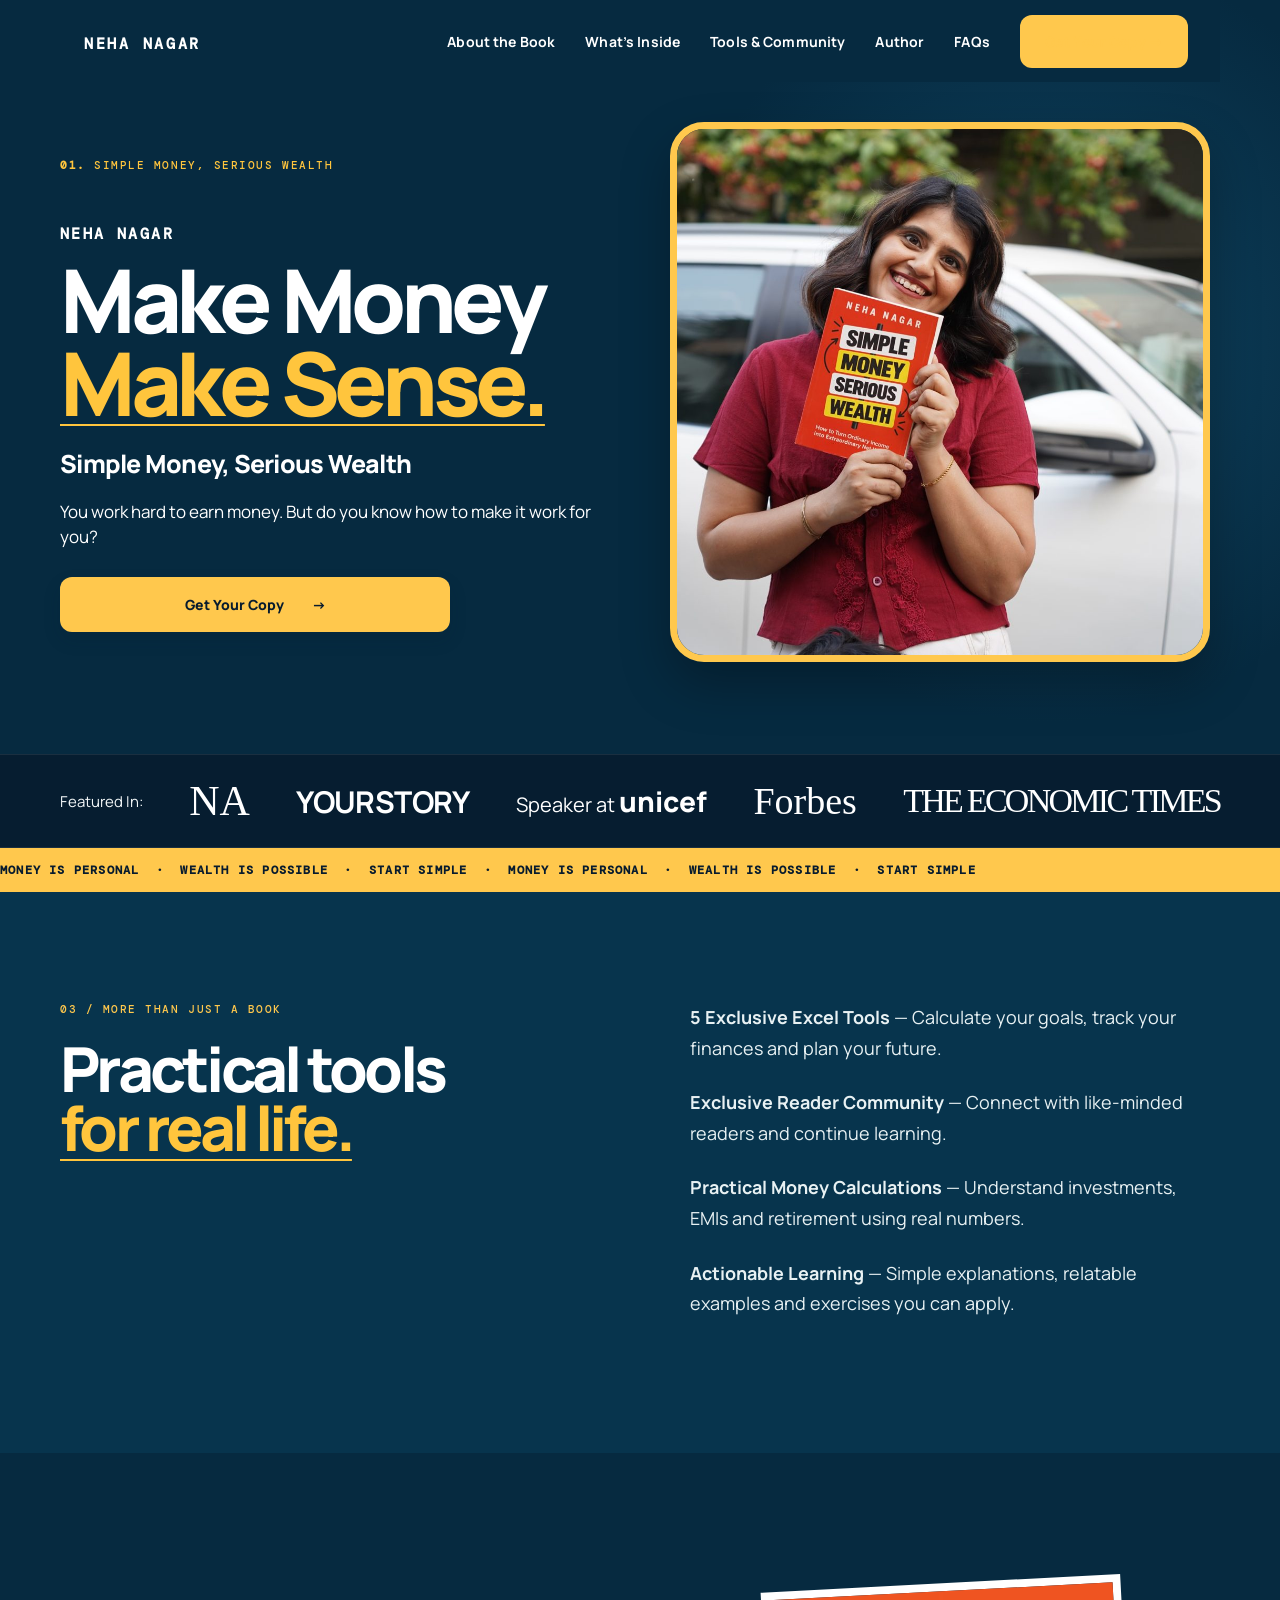
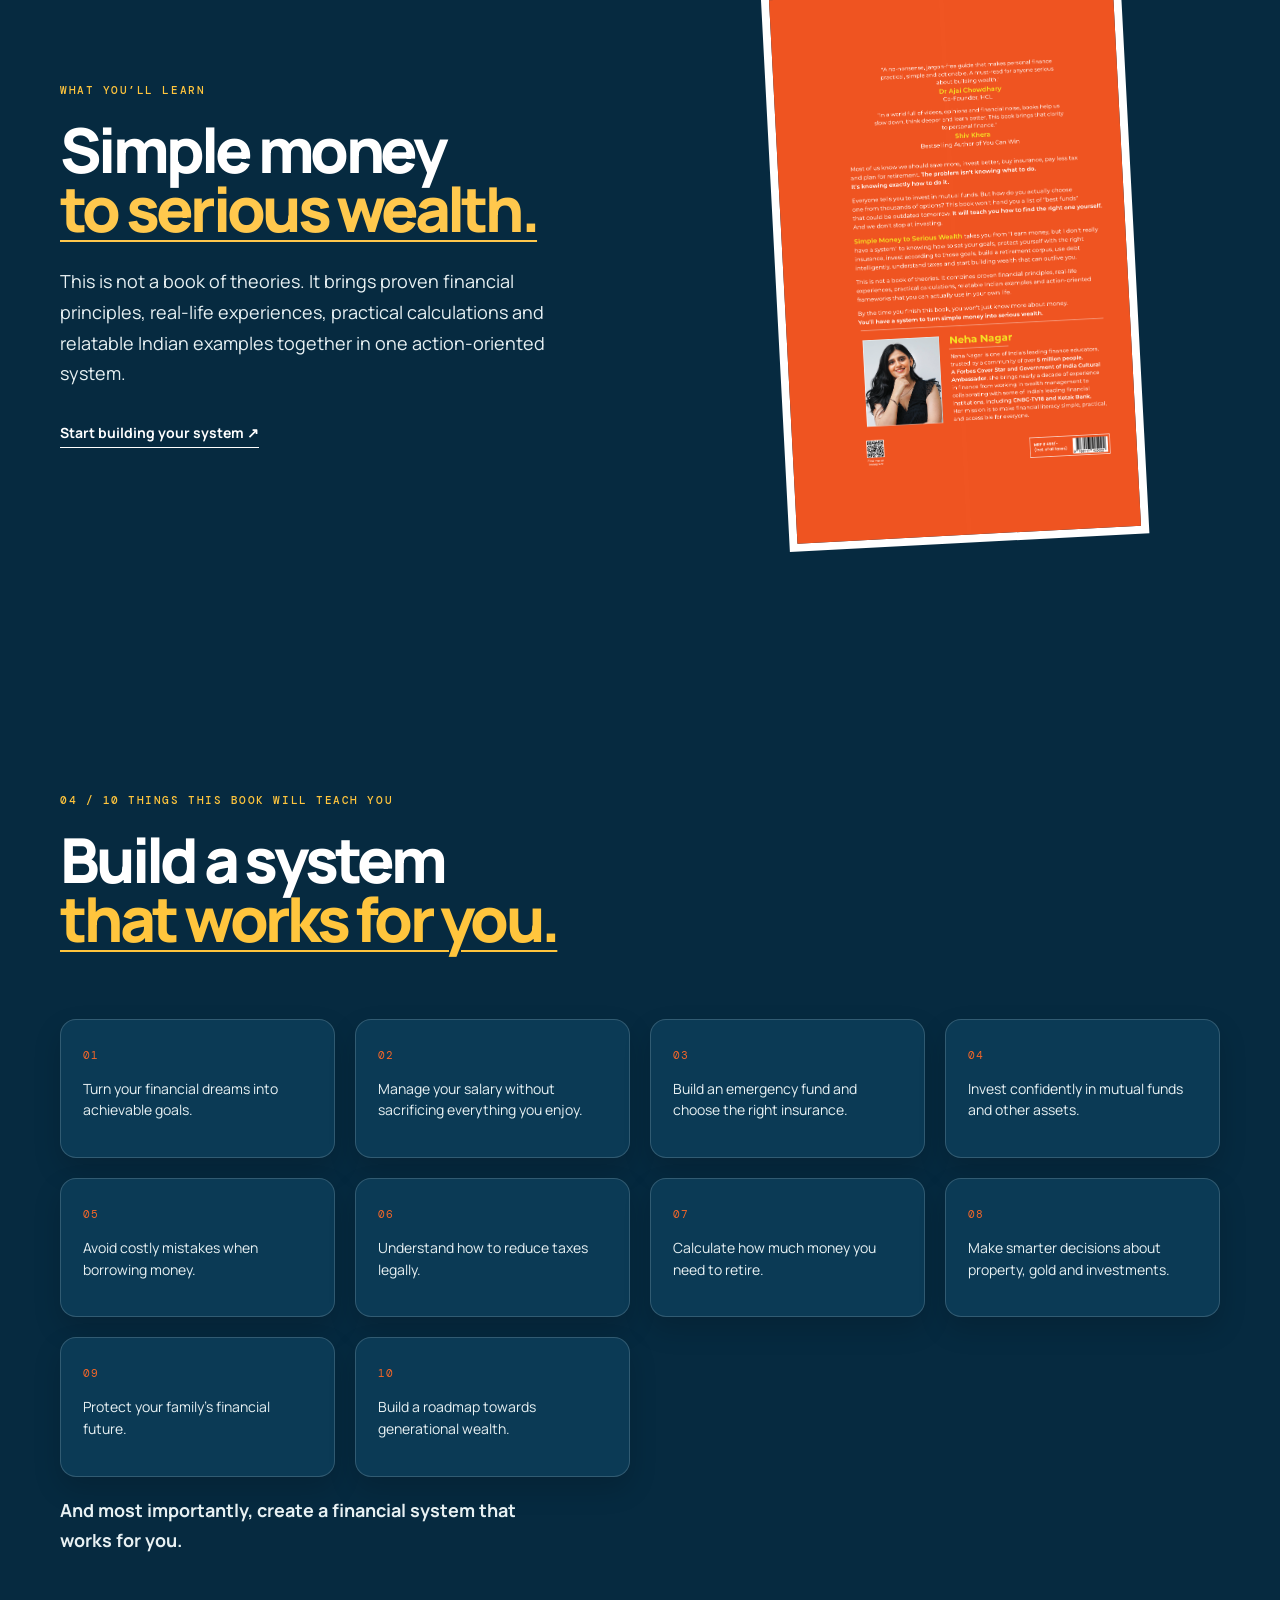
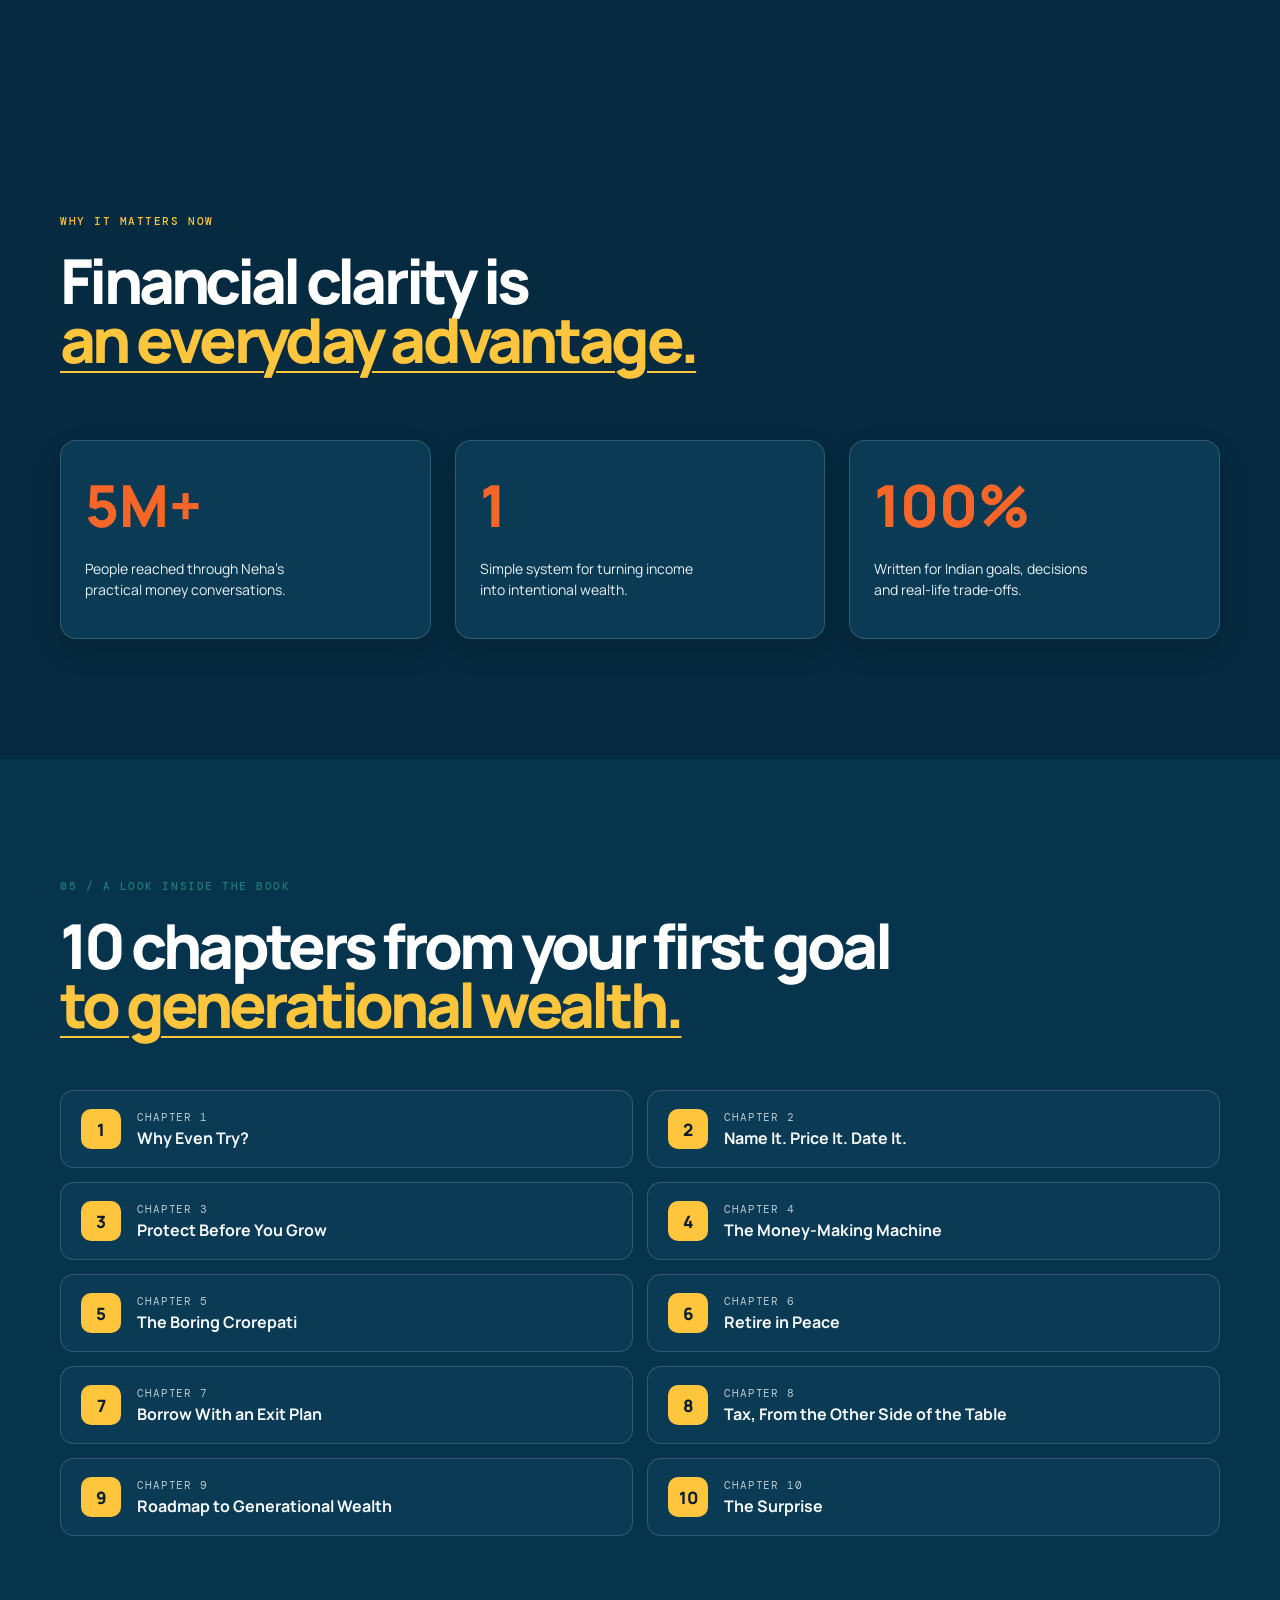
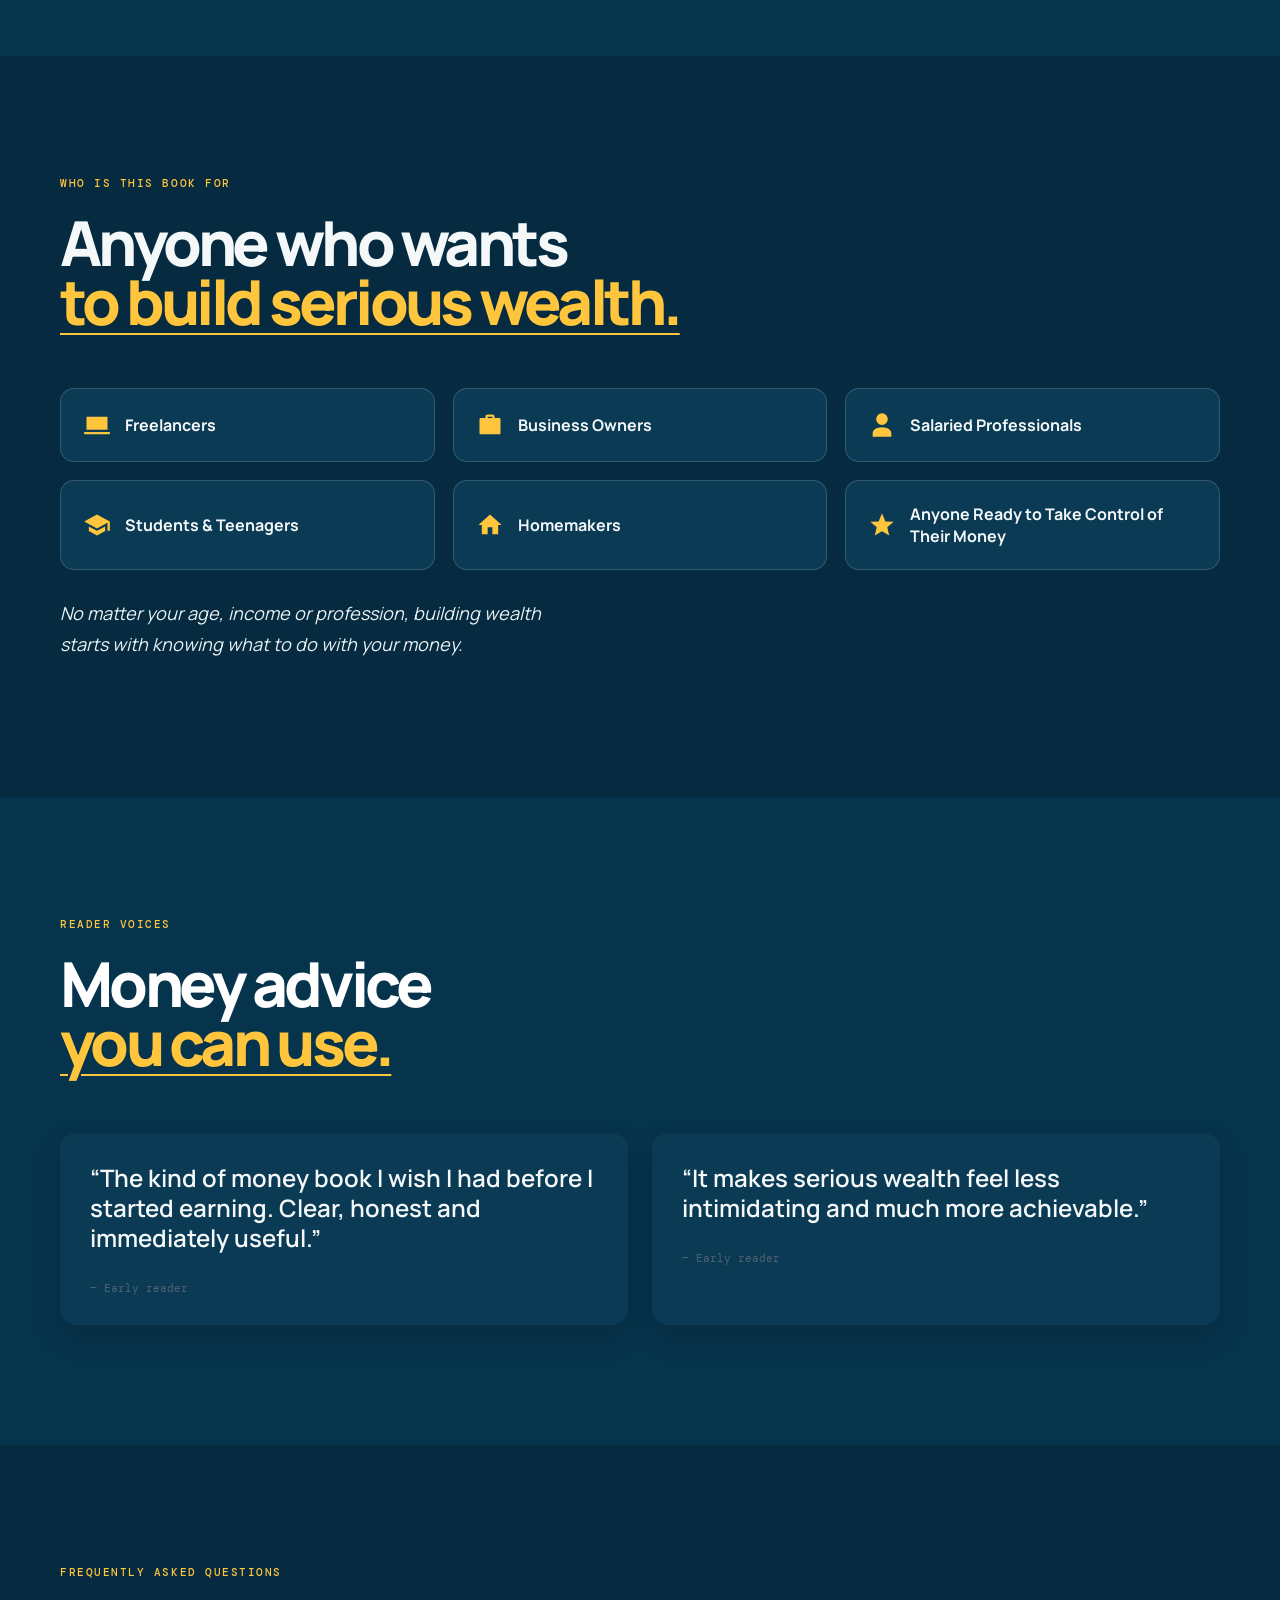
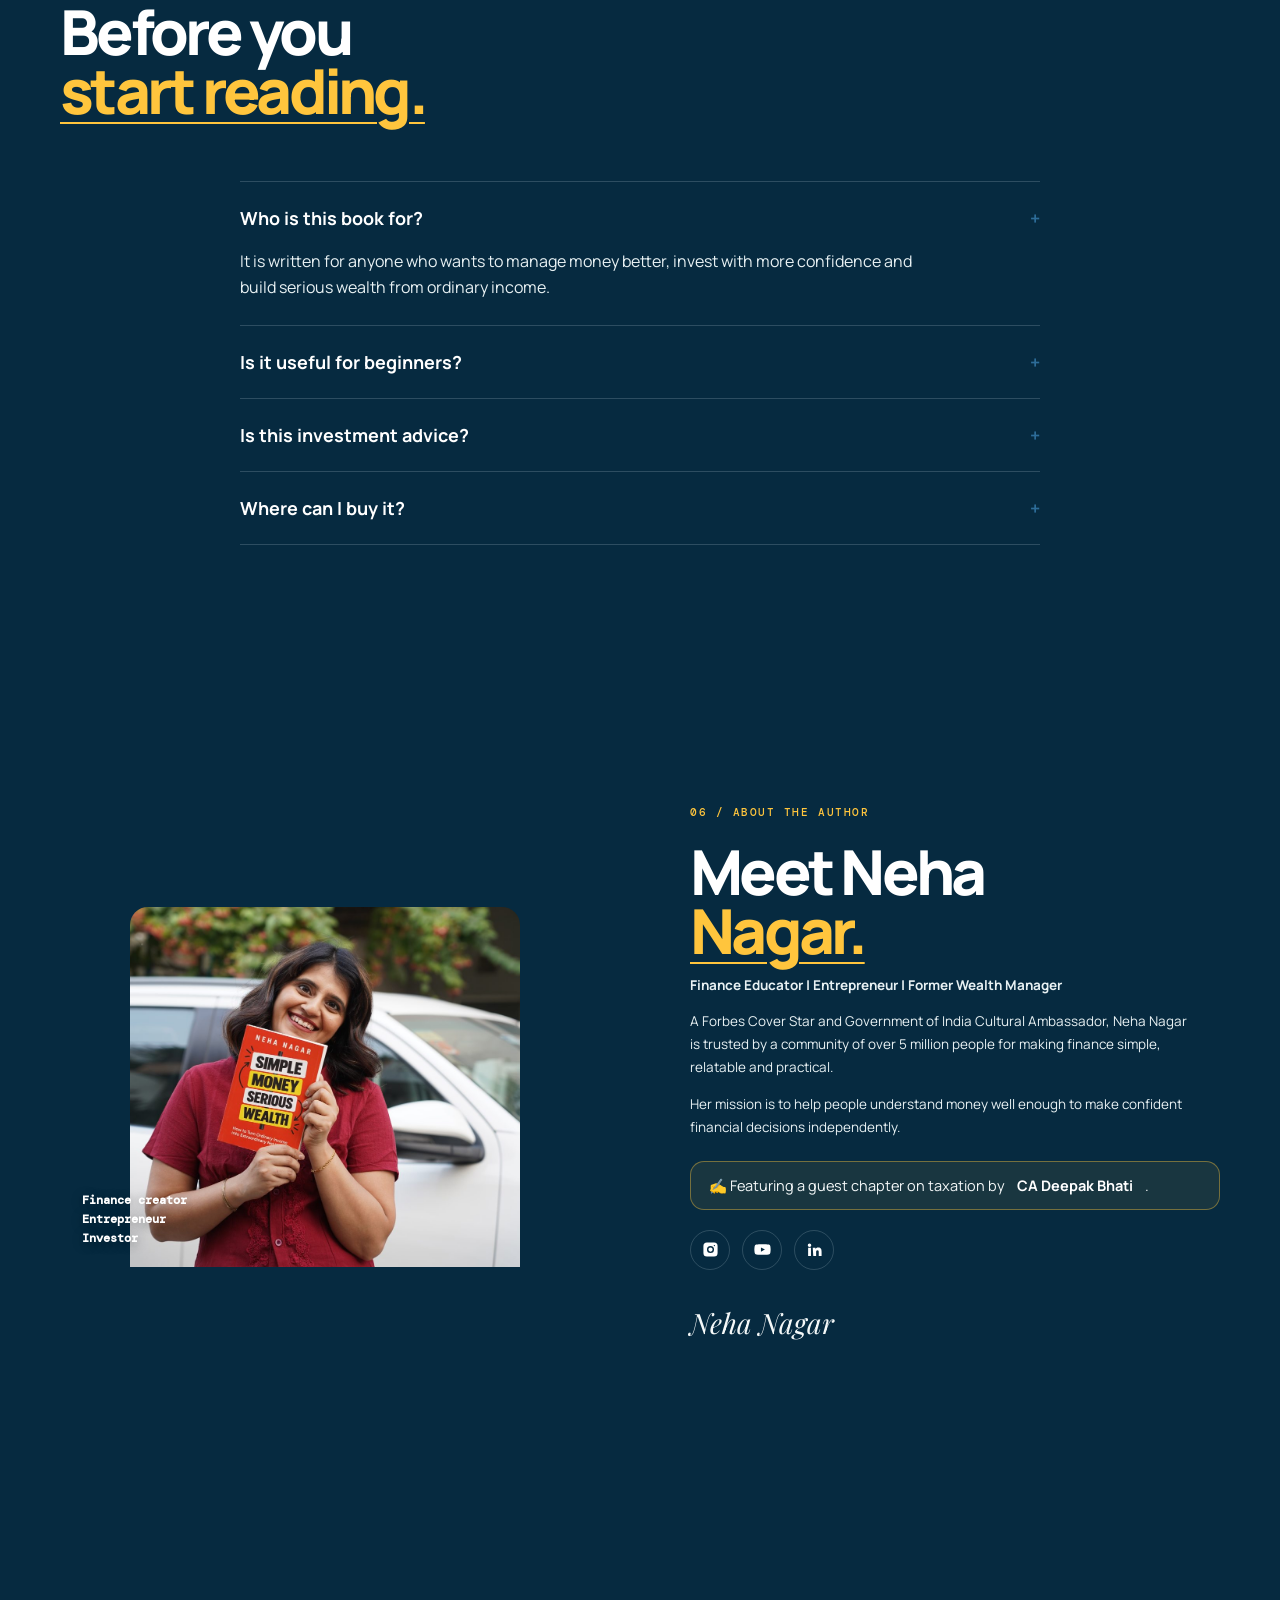
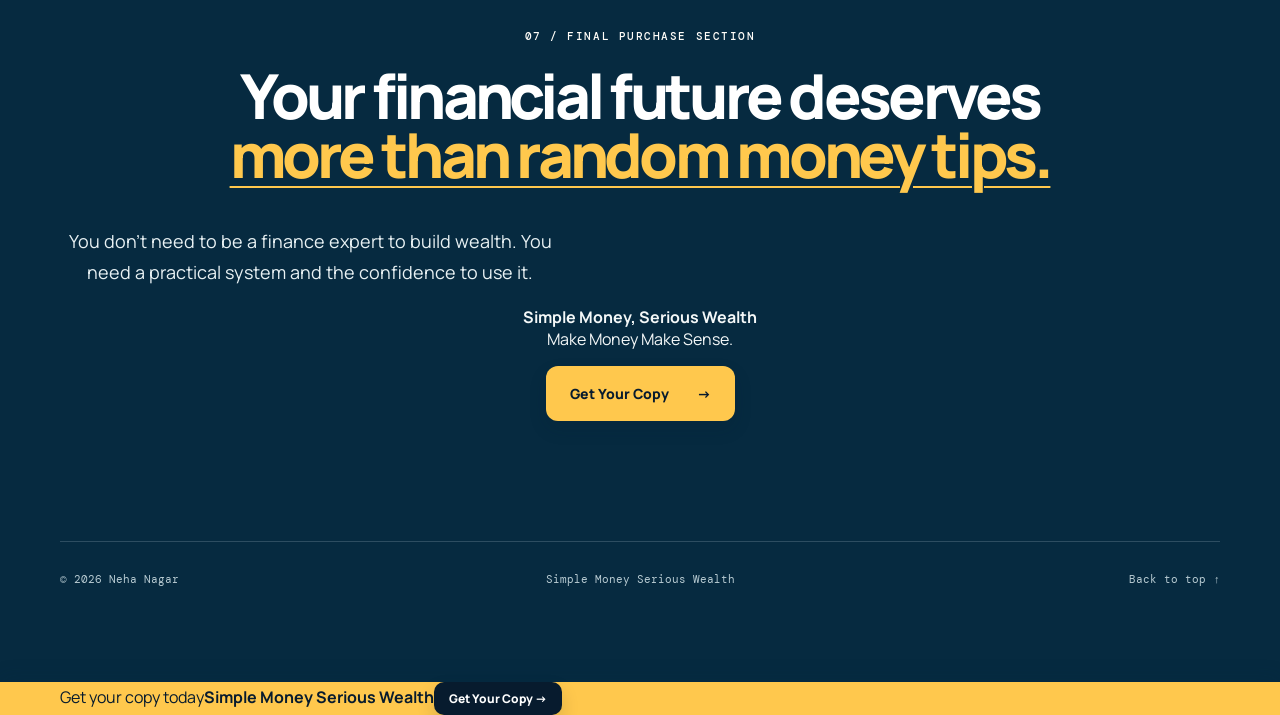
==== commit 829d99a9: "Remove big-idea section and shrink non-hero headings 30% Drop the "02 / The big idea" section entire" ====
--- a/index.html
+++ b/index.html
@@ -22,7 +22,7 @@
     <header class="nav shell">
       <a class="nav-home" href="#top" aria-label="Simple Money Serious Wealth home">NEHA NAGAR</a>
       <nav aria-label="Main navigation">
-        <a href="#book">About the Book</a>
+        <a href="#benefits">About the Book</a>
         <a href="#inside">What’s Inside</a>
         <a href="#benefits">Tools &amp; Community</a>
         <a href="#author">Author</a>
@@ -41,7 +41,7 @@
           <p class="hero-lede">You work hard to earn money. But do you know how to make it work for you?</p>
           <div class="hero-actions">
             <a class="button" href="https://www.amazon.in/Simple-Money-Serious-Wealth-Extraordinary/dp/B0HNRXYTQC/" target="_blank" rel="noreferrer">Get Your Copy <span>→</span></a>
-            <a class="text-link" href="#book">Explore the book <span>↓</span></a>
+            <a class="text-link" href="#benefits">Explore the book <span>↓</span></a>
           </div>
           <div class="hero-note"><span class="dot"></span> Written for the way India earns, spends and grows.</div>
         </div>
@@ -52,11 +52,6 @@
 
       <section class="featured-strip" aria-label="Featured in"><div class="featured-inner"><span class="featured-label">Featured In:</span><span class="featured-mark na">NA</span><span class="featured-mark yourstory">YOURSTORY</span><span class="featured-mark speaker">Speaker at <strong>unicef</strong></span><span class="featured-mark forbes">Forbes</span><span class="featured-mark et">THE ECONOMIC TIMES</span></div></section>
       <section class="ticker"><div>Money is personal&nbsp; · &nbsp;Wealth is possible&nbsp; · &nbsp;Start simple&nbsp; · &nbsp;Money is personal&nbsp; · &nbsp;Wealth is possible&nbsp; · &nbsp;Start simple</div></section>
-
-      <section id="book" class="section split shell">
-        <div><p class="eyebrow">02 / The big idea</p><h2>The secret to building wealth<br /><em>is knowing what to do with what you earn.</em></h2></div>
-        <div class="section-copy"><p>We're taught how to earn money, but rarely how to manage it.</p><p>From SIPs and insurance to taxes, loans and retirement, financial advice is everywhere. But knowing individual concepts isn't the same as having a financial plan.</p><p><strong>Simple Money, Serious Wealth</strong> brings it all together, helping you turn financial knowledge into real-life decisions.</p></div>
-      </section>
 
       <section class="problem-section" id="benefits"><div class="shell problem-grid"><div><p class="eyebrow">03 / More than just a book</p><h2>Practical tools<br /><em>for real life.</em></h2></div><div class="section-copy"><p><strong>5 Exclusive Excel Tools</strong> — Calculate your goals, track your finances and plan your future.</p><p><strong>Exclusive Reader Community</strong> — Connect with like-minded readers and continue learning.</p><p><strong>Practical Money Calculations</strong> — Understand investments, EMIs and retirement using real numbers.</p><p><strong>Actionable Learning</strong> — Simple explanations, relatable examples and exercises you can apply.</p></div></div></section>
 
--- a/polish.css
+++ b/polish.css
@@ -89,3 +89,9 @@
 .author-socials a:hover{border-color:var(--reference-yellow);background:rgba(255,197,61,.1)}
 .author-socials svg{width:17px;height:17px;fill:var(--reference-white)}
 @media(max-width:760px){.chapter-list{grid-template-columns:1fr;margin-top:40px}.who-section{padding:88px 0}.who-grid{grid-template-columns:1fr;margin-top:40px}}
+/* Shrink all non-hero section headings by 30% (hero h1 and .hero-subtitle are untouched) */
+h2{font-size:clamp(34px,4.9vw,62px)}
+@media(max-width:760px){
+  .section h2,.inside-section h2,.problem-section h2,.reader-section h2,.index-section h2,.voices-section h2,.formats-section h2,.data-section h2,.back-cover-section h2,.who-section h2,.faq-section h2,h2{font-size:clamp(29px,8.4vw,41px);line-height:.96}
+  .cta h2{font-size:clamp(31px,8.4vw,41px)}
+}
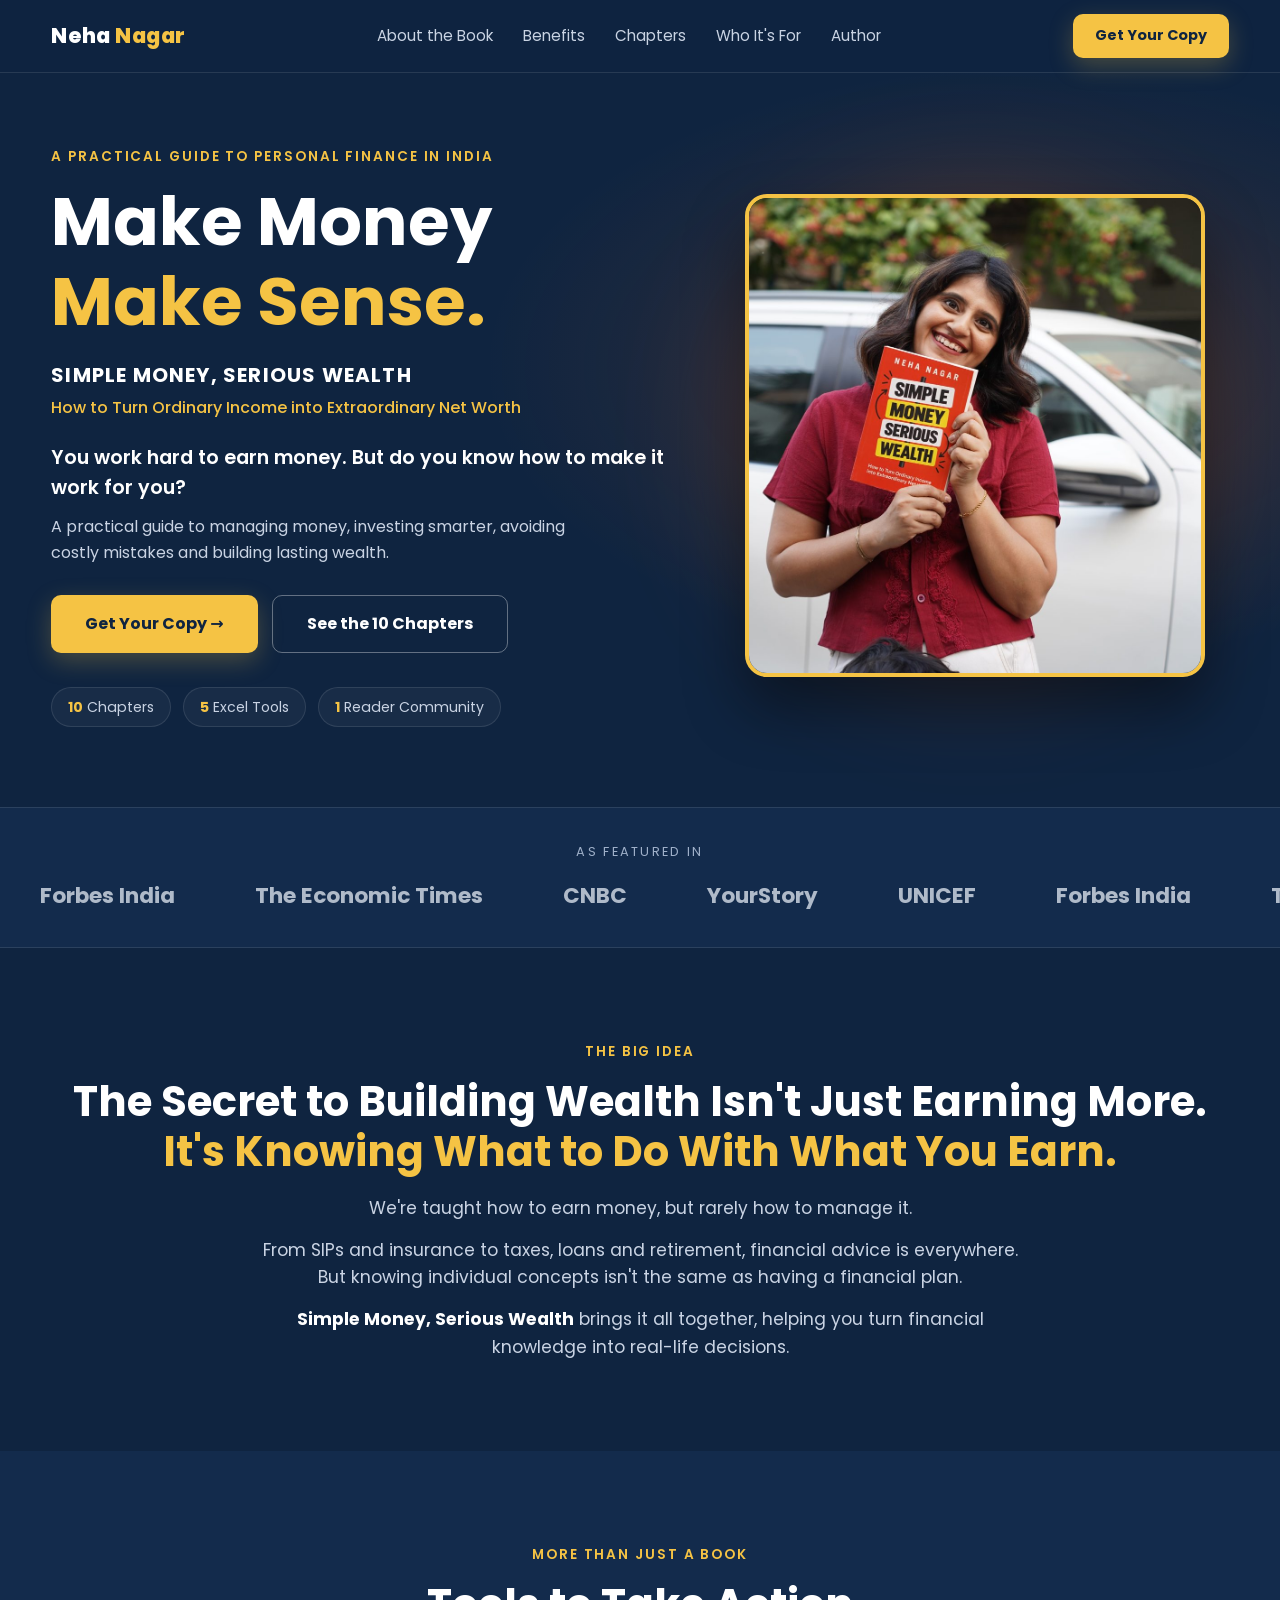
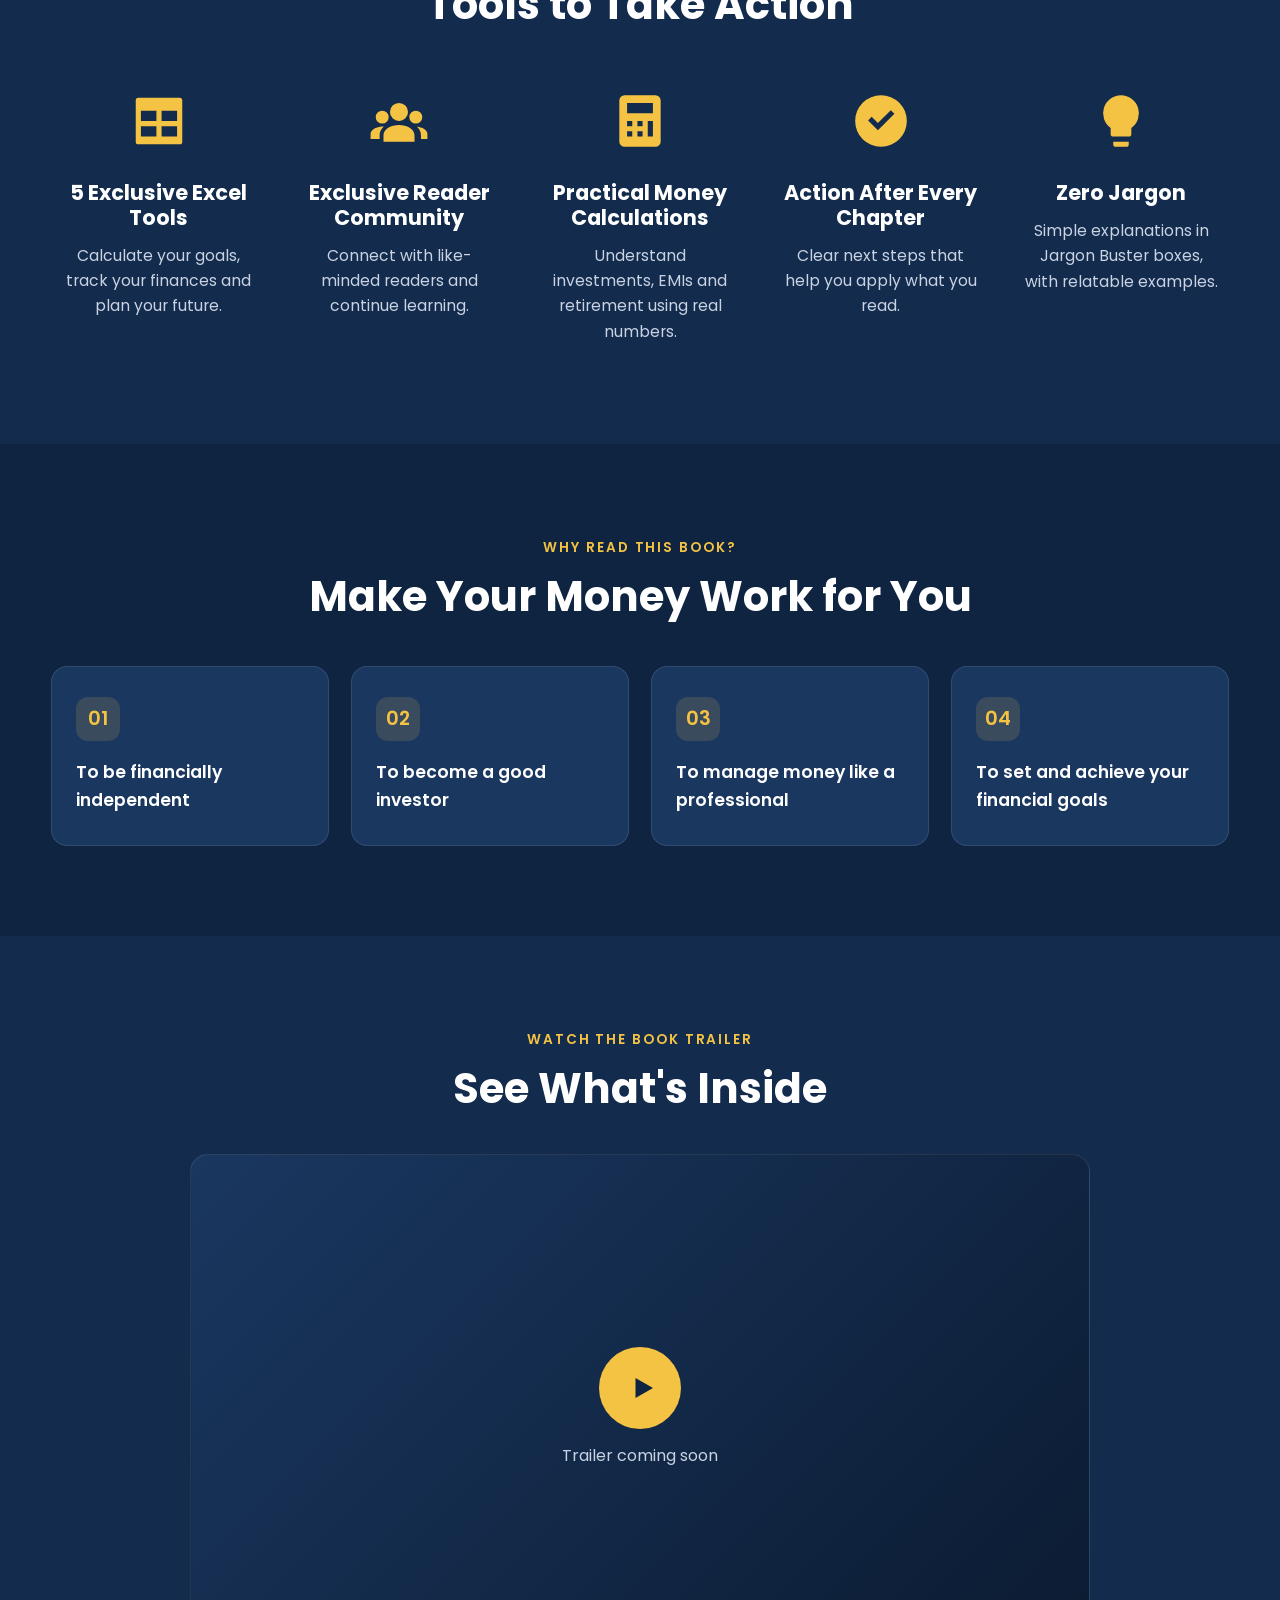
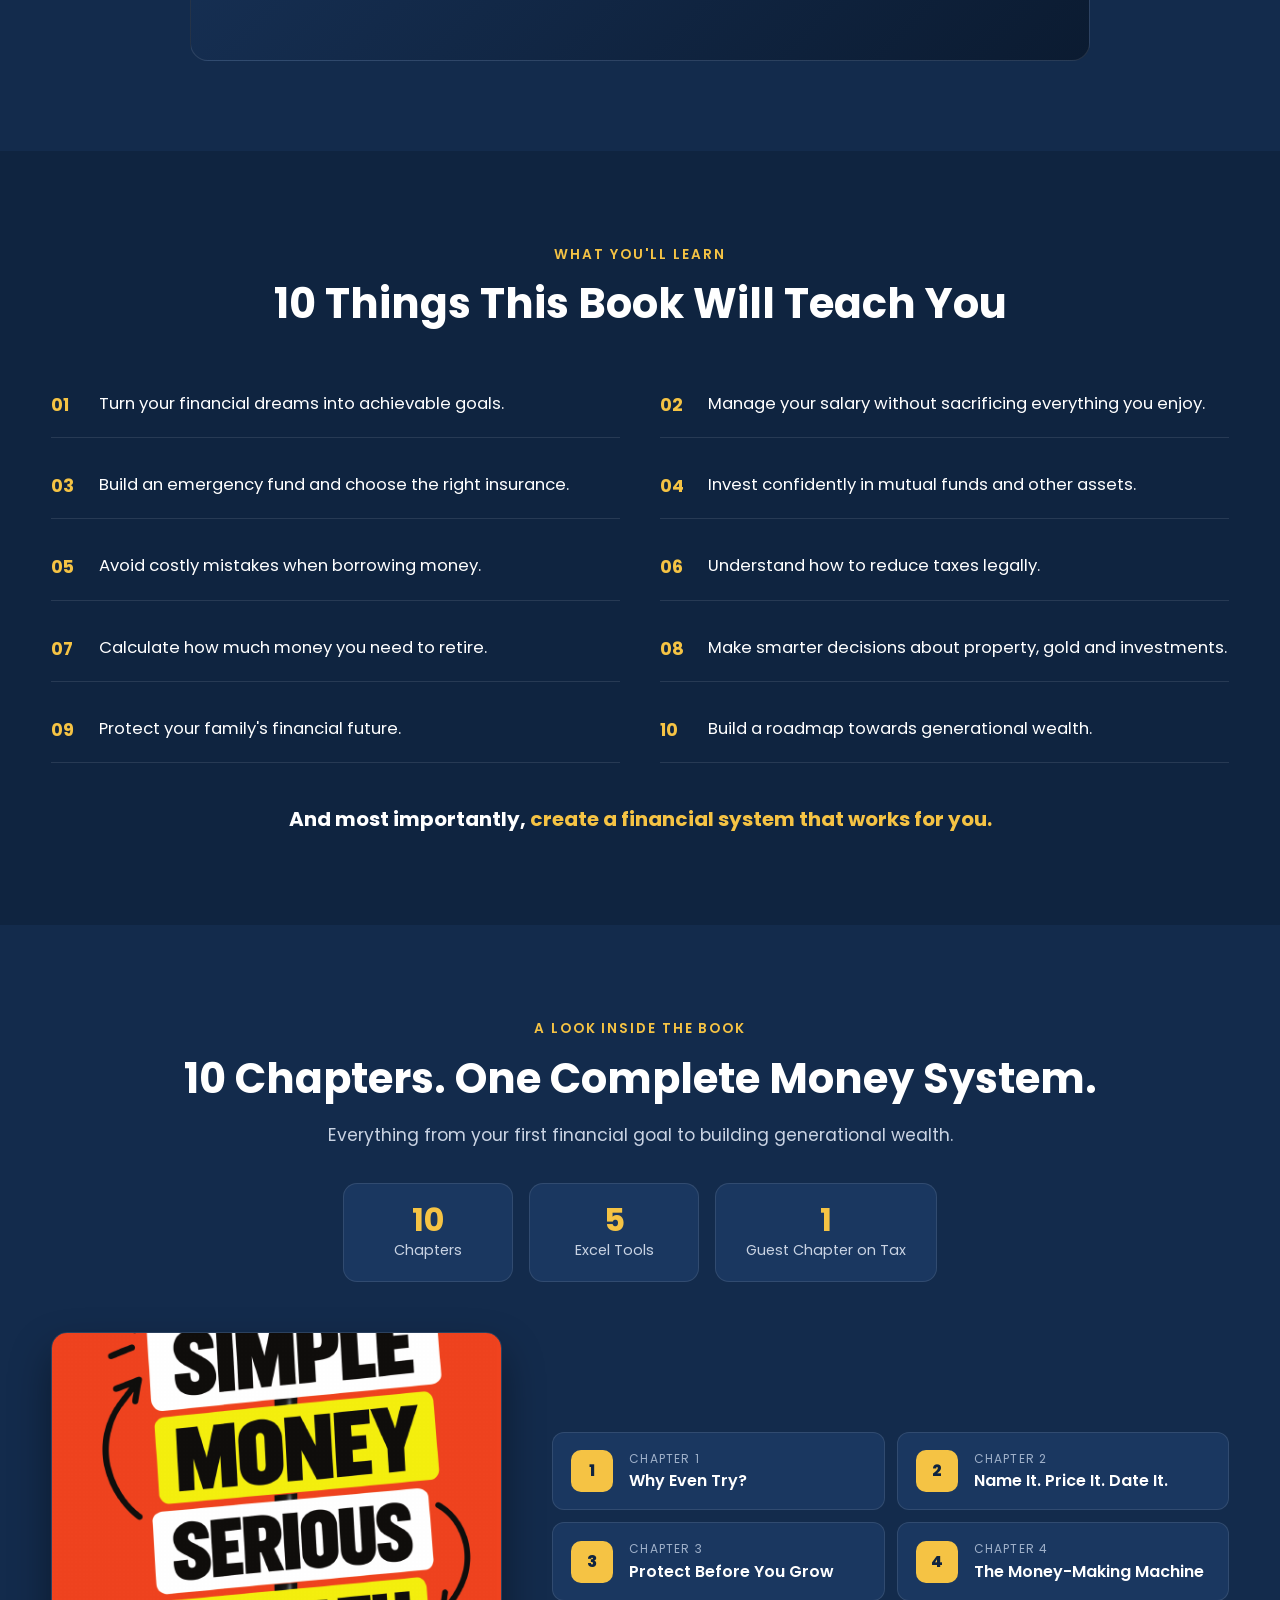
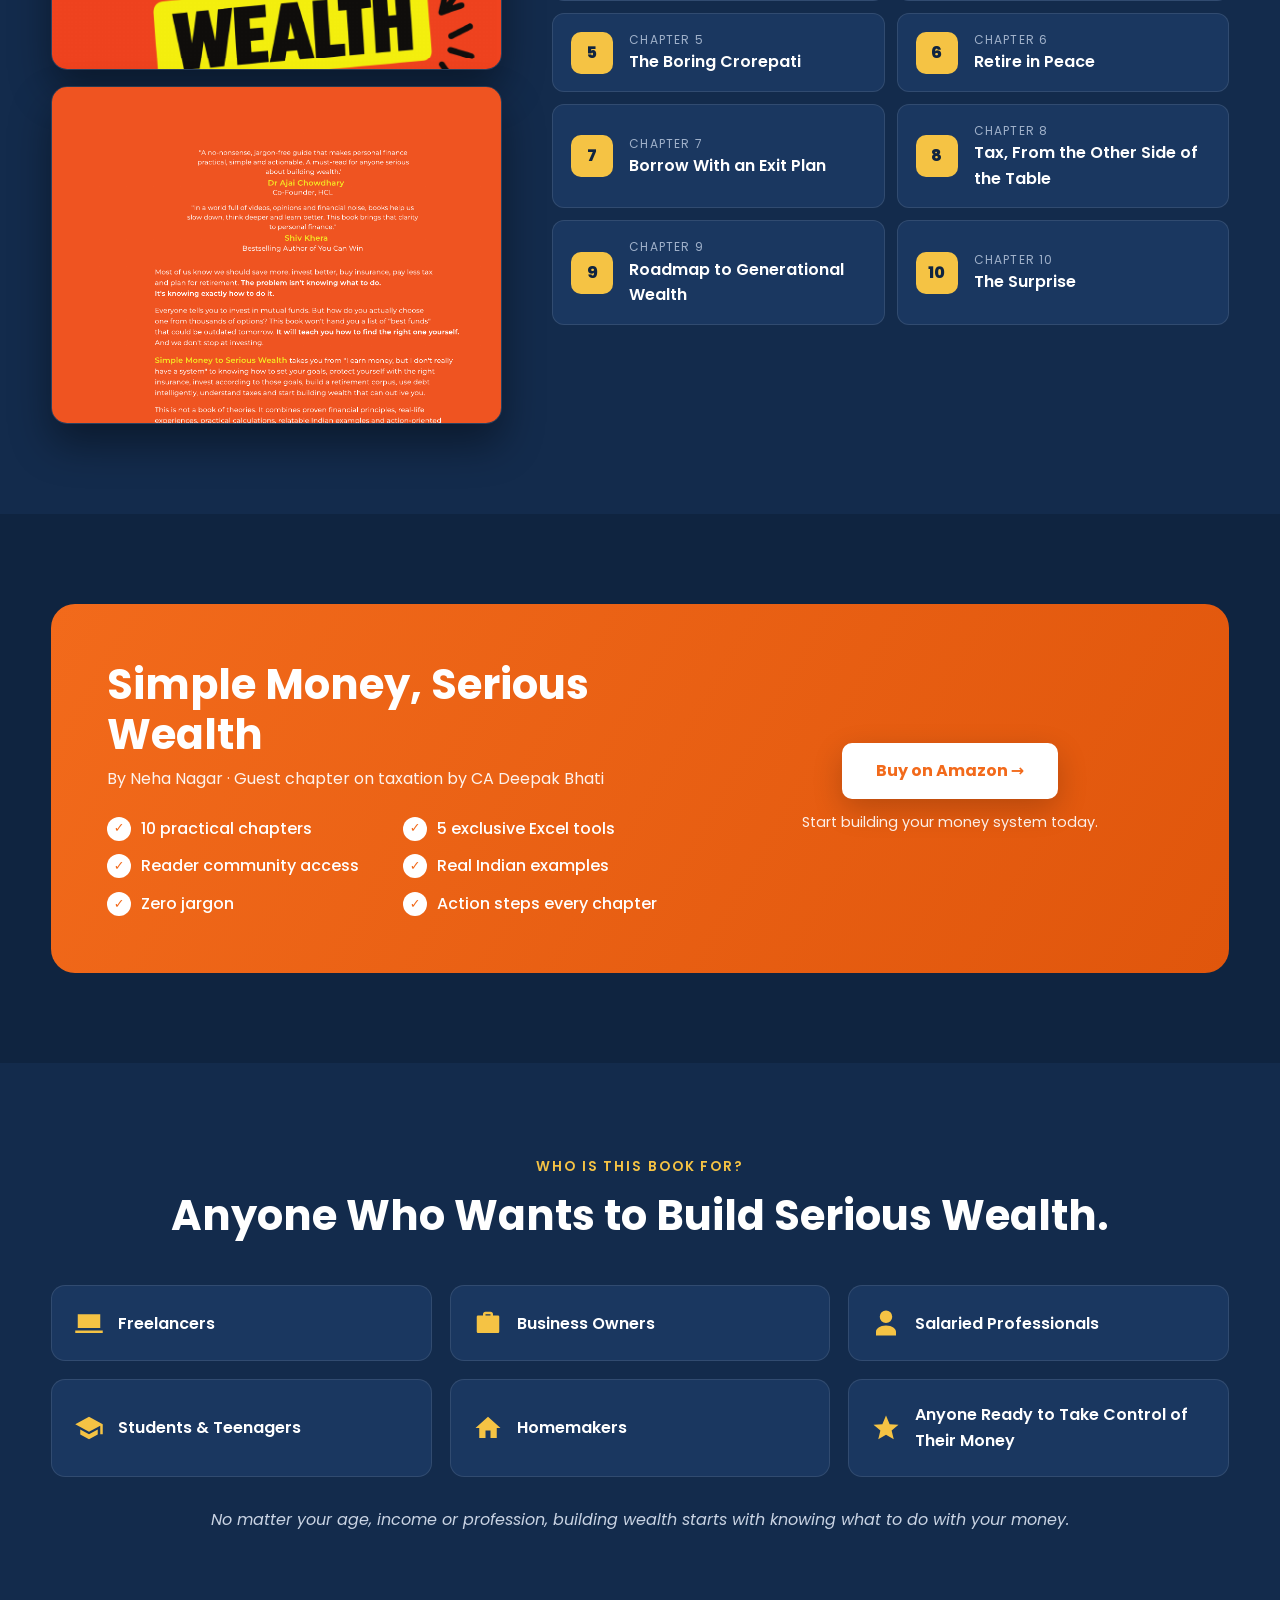
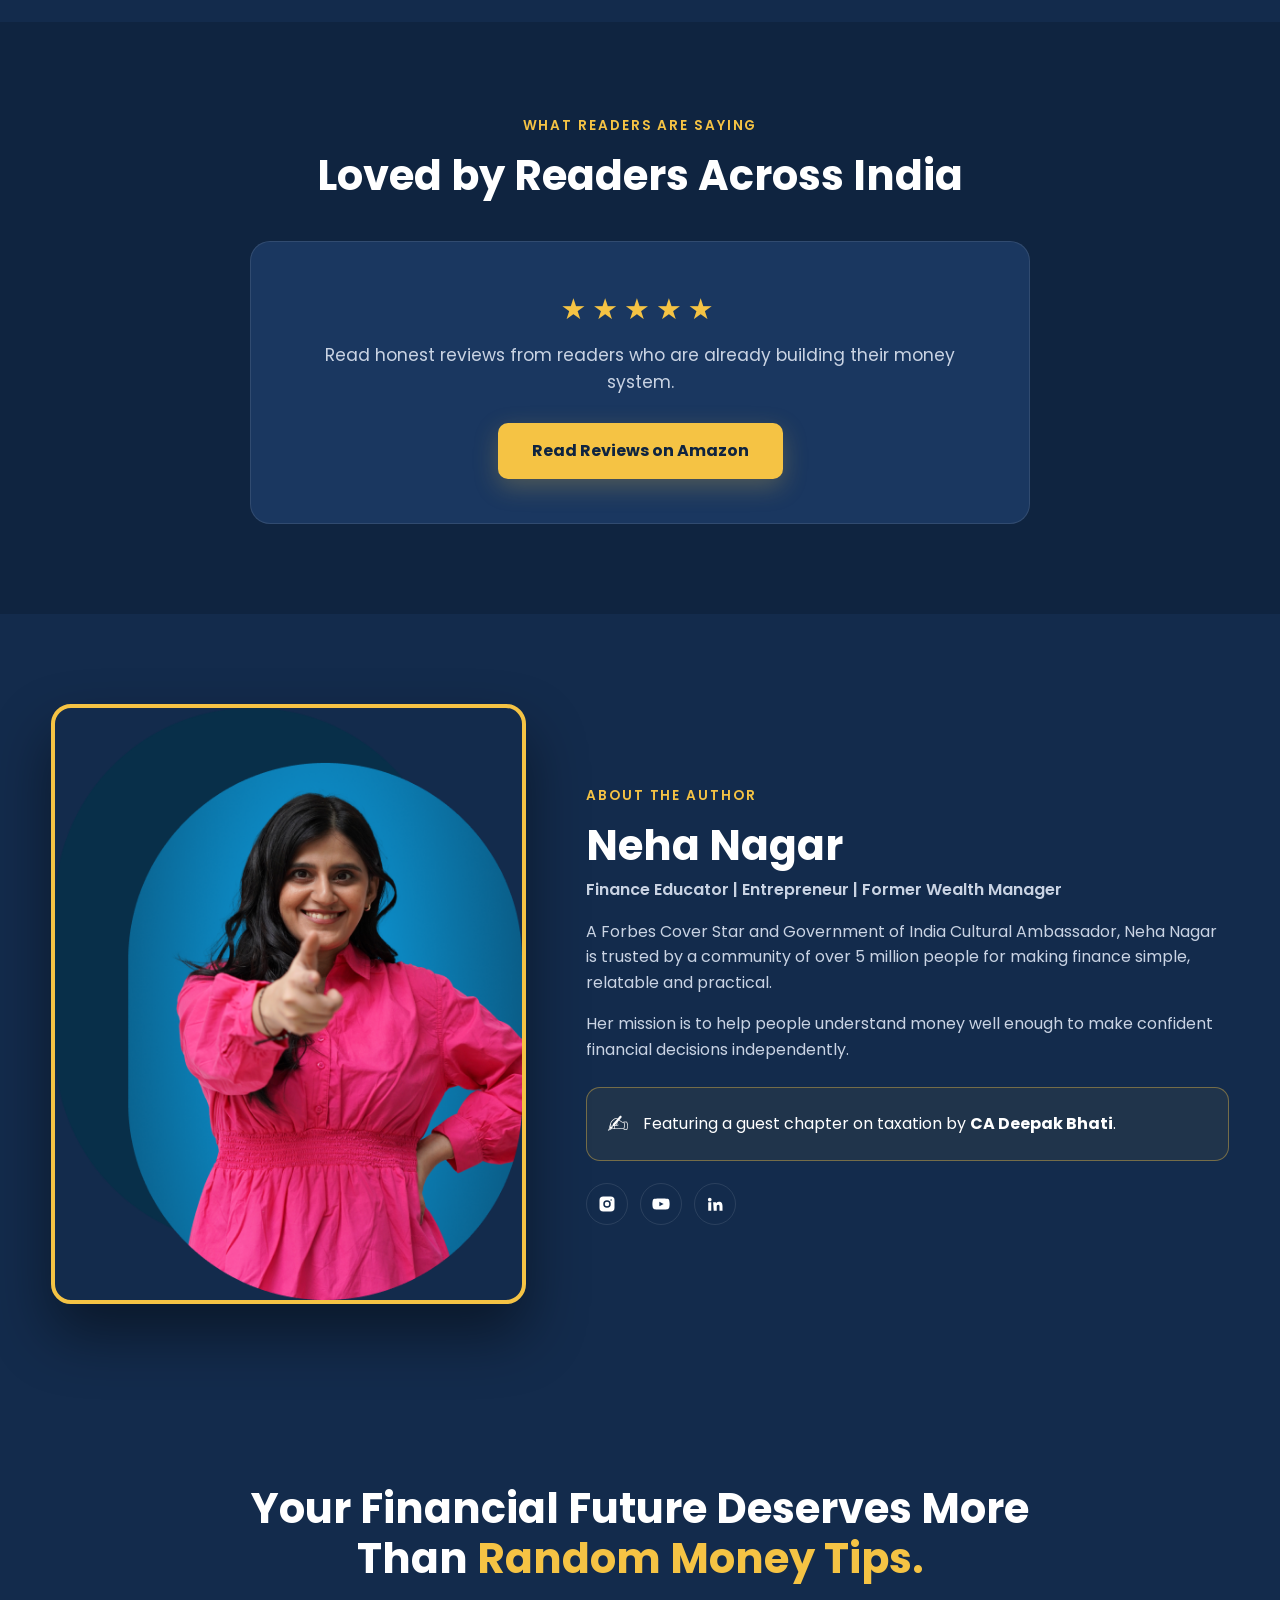
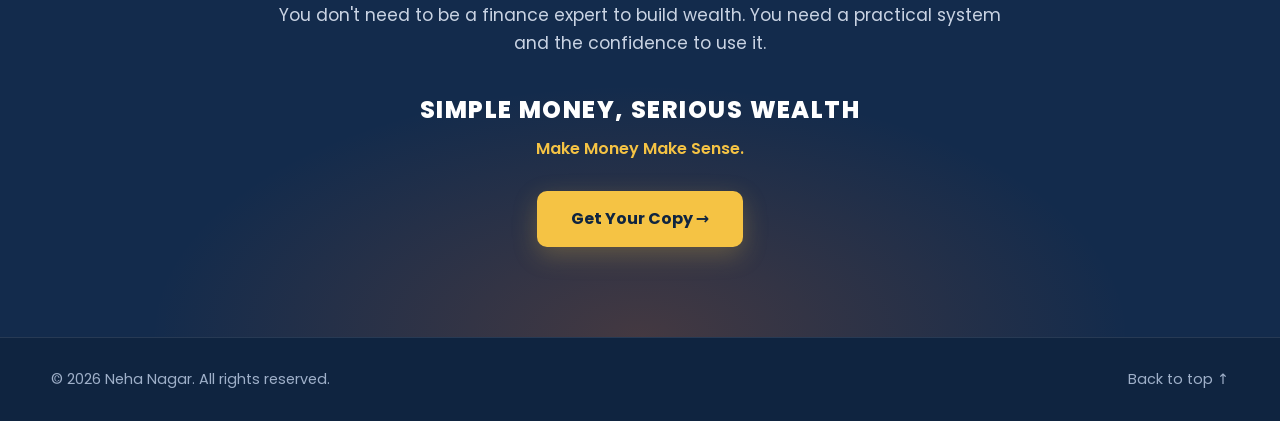
==== commit 63af9121: "Rebuild book.nehanagar.com to fully match the new design artifact Replace index.html's structure, co" ====
--- a/index.html
+++ b/index.html
@@ -1,115 +1,462 @@
-<!doctype html>
+<!DOCTYPE html>
 <html lang="en">
-  <head>
-    <meta charset="UTF-8" />
-    <meta name="viewport" content="width=device-width, initial-scale=1.0" />
-    <meta name="description" content="Simple Money Serious Wealth — a practical money guide by Neha Nagar." />
-    <title>Simple Money Serious Wealth — Neha Nagar</title>
-    <link rel="icon" type="image/svg+xml" href="favicon.svg" />
-    <link rel="preload" as="image" href="assets/book-front-print.png" fetchpriority="high" />
-    <link rel="preconnect" href="https://fonts.googleapis.com" />
-    <link rel="preconnect" href="https://fonts.gstatic.com" crossorigin />
-    <link href="https://fonts.googleapis.com/css2?family=DM+Mono:wght@400;500&family=Manrope:wght@400;500;600;700;800&family=Playfair+Display:wght@500;600;700&display=swap" rel="stylesheet" />
-    <link rel="stylesheet" href="styles.css" />
-    <link rel="stylesheet" href="extra.css" />
-    <link rel="stylesheet" href="book-assets.css" />
-    <link rel="stylesheet" href="mobile.css" />
-    <link rel="stylesheet" href="brand.css" />
-    <link rel="stylesheet" href="polish.css" />
-  </head>
-  <body>
-    <div class="promo-strip">BOOK LAUNCH EDITION · PRE-ORDER ON AMAZON · BUILD WEALTH ONE SIMPLE DECISION AT A TIME</div>
-    <header class="nav shell">
-      <a class="nav-home" href="#top" aria-label="Simple Money Serious Wealth home">NEHA NAGAR</a>
-      <nav aria-label="Main navigation">
-        <a href="#benefits">About the Book</a>
-        <a href="#inside">What’s Inside</a>
-        <a href="#benefits">Tools &amp; Community</a>
-        <a href="#author">Author</a>
-        <a href="#faq">FAQs</a>
-        <a class="nav-copy" href="https://www.amazon.in/Simple-Money-Serious-Wealth-Extraordinary/dp/B0HNRXYTQC/" target="_blank" rel="noreferrer">Get Your Copy <span>→</span></a>
-      </nav>
-    </header>
-
-    <main id="top">
-      <section class="hero shell">
-        <div class="hero-copy">
-          <p class="eyebrow hero-kicker"><span>01.</span> Simple Money, Serious Wealth</p>
-          <p class="hero-author">NEHA NAGAR</p>
-          <h1>Make Money<br /><em>Make Sense.</em></h1>
-          <h2 class="hero-subtitle">Simple Money, Serious Wealth</h2>
-          <p class="hero-lede">You work hard to earn money. But do you know how to make it work for you?</p>
-          <div class="hero-actions">
-            <a class="button" href="https://www.amazon.in/Simple-Money-Serious-Wealth-Extraordinary/dp/B0HNRXYTQC/" target="_blank" rel="noreferrer">Get Your Copy <span>→</span></a>
-            <a class="text-link" href="#benefits">Explore the book <span>↓</span></a>
-          </div>
-          <div class="hero-note"><span class="dot"></span> Written for the way India earns, spends and grows.</div>
-        </div>
-        <div class="cover-stage hero-photo-stage" aria-label="Neha Nagar holding Simple Money Serious Wealth">
-          <img class="hero-photo" src="assets/neha-book-hero.jpg" alt="Neha Nagar holding Simple Money Serious Wealth" width="1000" height="1000" fetchpriority="high" decoding="async" />
-        </div>
-      </section>
-
-      <section class="featured-strip" aria-label="Featured in"><div class="featured-inner"><span class="featured-label">Featured In:</span><span class="featured-mark na">NA</span><span class="featured-mark yourstory">YOURSTORY</span><span class="featured-mark speaker">Speaker at <strong>unicef</strong></span><span class="featured-mark forbes">Forbes</span><span class="featured-mark et">THE ECONOMIC TIMES</span></div></section>
-      <section class="ticker"><div>Money is personal&nbsp; · &nbsp;Wealth is possible&nbsp; · &nbsp;Start simple&nbsp; · &nbsp;Money is personal&nbsp; · &nbsp;Wealth is possible&nbsp; · &nbsp;Start simple</div></section>
-
-      <section class="problem-section" id="benefits"><div class="shell problem-grid"><div><p class="eyebrow">03 / More than just a book</p><h2>Practical tools<br /><em>for real life.</em></h2></div><div class="section-copy"><p><strong>5 Exclusive Excel Tools</strong> — Calculate your goals, track your finances and plan your future.</p><p><strong>Exclusive Reader Community</strong> — Connect with like-minded readers and continue learning.</p><p><strong>Practical Money Calculations</strong> — Understand investments, EMIs and retirement using real numbers.</p><p><strong>Actionable Learning</strong> — Simple explanations, relatable examples and exercises you can apply.</p></div></div></section>
-
-      <section class="back-cover-section"><div class="shell back-cover-grid"><div><p class="eyebrow">What you’ll learn</p><h2>Simple money<br /><em>to serious wealth.</em></h2><p class="section-copy">This is not a book of theories. It brings proven financial principles, real-life experiences, practical calculations and relatable Indian examples together in one action-oriented system.</p><a class="text-link" href="https://www.amazon.in/Simple-Money-Serious-Wealth-Extraordinary/dp/B0HNRXYTQC/" target="_blank" rel="noreferrer">Start building your system <span>↗</span></a></div><div class="back-cover-frame"><img src="assets/book-back-print.png" alt="Back cover of Simple Money Serious Wealth" width="865" height="1276" loading="lazy" decoding="async" /></div></div></section>
-
-      <section class="reader-section"><div class="shell"><p class="eyebrow">04 / 10 things this book will teach you</p><h2>Build a system<br /><em>that works for you.</em></h2><div class="reader-grid"><article><span>01</span><p>Turn your financial dreams into achievable goals.</p></article><article><span>02</span><p>Manage your salary without sacrificing everything you enjoy.</p></article><article><span>03</span><p>Build an emergency fund and choose the right insurance.</p></article><article><span>04</span><p>Invest confidently in mutual funds and other assets.</p></article><article><span>05</span><p>Avoid costly mistakes when borrowing money.</p></article><article><span>06</span><p>Understand how to reduce taxes legally.</p></article><article><span>07</span><p>Calculate how much money you need to retire.</p></article><article><span>08</span><p>Make smarter decisions about property, gold and investments.</p></article><article><span>09</span><p>Protect your family's financial future.</p></article><article><span>10</span><p>Build a roadmap towards generational wealth.</p></article></div><p class="section-copy"><strong>And most importantly, create a financial system that works for you.</strong></p></div></section>
-
-      <section class="data-section"><div class="shell"><p class="eyebrow">Why it matters now</p><h2>Financial clarity is<br /><em>an everyday advantage.</em></h2><div class="data-grid"><div><strong>5M+</strong><p>People reached through Neha’s practical money conversations.</p></div><div><strong>1</strong><p>Simple system for turning income into intentional wealth.</p></div><div><strong>100%</strong><p>Written for Indian goals, decisions and real-life trade-offs.</p></div></div></div></section>
-
-      <section id="inside" class="inside-section">
-        <div class="shell"><p class="eyebrow">05 / A look inside the book</p><h2>10 chapters from your first goal<br /><em>to generational wealth.</em></h2>
-          <div class="chapter-list">
-            <div class="chapter-row"><span class="chapter-num">1</span><div><small>Chapter 1</small><strong>Why Even Try?</strong></div></div>
-            <div class="chapter-row"><span class="chapter-num">2</span><div><small>Chapter 2</small><strong>Name It. Price It. Date It.</strong></div></div>
-            <div class="chapter-row"><span class="chapter-num">3</span><div><small>Chapter 3</small><strong>Protect Before You Grow</strong></div></div>
-            <div class="chapter-row"><span class="chapter-num">4</span><div><small>Chapter 4</small><strong>The Money-Making Machine</strong></div></div>
-            <div class="chapter-row"><span class="chapter-num">5</span><div><small>Chapter 5</small><strong>The Boring Crorepati</strong></div></div>
-            <div class="chapter-row"><span class="chapter-num">6</span><div><small>Chapter 6</small><strong>Retire in Peace</strong></div></div>
-            <div class="chapter-row"><span class="chapter-num">7</span><div><small>Chapter 7</small><strong>Borrow With an Exit Plan</strong></div></div>
-            <div class="chapter-row"><span class="chapter-num">8</span><div><small>Chapter 8</small><strong>Tax, From the Other Side of the Table</strong></div></div>
-            <div class="chapter-row"><span class="chapter-num">9</span><div><small>Chapter 9</small><strong>Roadmap to Generational Wealth</strong></div></div>
-            <div class="chapter-row"><span class="chapter-num">10</span><div><small>Chapter 10</small><strong>The Surprise</strong></div></div>
-          </div>
-        </div>
-      </section>
-
-      <section class="who-section"><div class="shell"><p class="eyebrow">Who is this book for</p><h2>Anyone who wants<br /><em>to build serious wealth.</em></h2>
-        <div class="who-grid">
-          <div><svg viewBox="0 0 24 24"><path d="M3 5h18v11H3zM1 18h22v2H1z"/></svg>Freelancers</div>
-          <div><svg viewBox="0 0 24 24"><path d="M10 3h4a2 2 0 0 1 2 2v1h4a1 1 0 0 1 1 1v12a1 1 0 0 1-1 1H4a1 1 0 0 1-1-1V7a1 1 0 0 1 1-1h4V5a2 2 0 0 1 2-2zm0 3h4V5h-4v1z"/></svg>Business Owners</div>
-          <div><svg viewBox="0 0 24 24"><path d="M12 2a5 5 0 1 1 0 10 5 5 0 0 1 0-10zm0 12c5 0 8 2.5 8 5v3H4v-3c0-2.5 3-5 8-5z"/></svg>Salaried Professionals</div>
-          <div><svg viewBox="0 0 24 24"><path d="M12 3 1 9l11 6 9-4.9V17h2V9L12 3zM5 13.2v4L12 21l7-3.8v-4L12 17l-7-3.8z"/></svg>Students &amp; Teenagers</div>
-          <div><svg viewBox="0 0 24 24"><path d="M12 3 2 12h3v8h5v-6h4v6h5v-8h3L12 3z"/></svg>Homemakers</div>
-          <div><svg viewBox="0 0 24 24"><path d="M12 2l2.9 6.9L22 9.3l-5.5 4.7L18.2 21 12 17.3 5.8 21l1.7-7L2 9.3l7.1-.4z"/></svg>Anyone Ready to Take Control of Their Money</div>
-        </div>
-        <p class="section-copy who-note">No matter your age, income or profession, building wealth starts with knowing what to do with your money.</p>
-      </div></section>
-
-      <section class="voices-section"><div class="shell"><p class="eyebrow">Reader voices</p><h2>Money advice<br /><em>you can use.</em></h2><div class="quotes"><blockquote>“The kind of money book I wish I had before I started earning. Clear, honest and immediately useful.”<cite>— Early reader</cite></blockquote><blockquote>“It makes serious wealth feel less intimidating and much more achievable.”<cite>— Early reader</cite></blockquote></div></div></section>
-
-
-      <section class="faq-section" id="faq"><div class="shell"><p class="eyebrow">Frequently asked questions</p><h2>Before you<br /><em>start reading.</em></h2><div class="faq-list"><details open><summary>Who is this book for? <span>+</span></summary><p>It is written for anyone who wants to manage money better, invest with more confidence and build serious wealth from ordinary income.</p></details><details><summary>Is it useful for beginners? <span>+</span></summary><p>Yes. The book starts with the fundamentals and turns them into simple actions you can apply immediately.</p></details><details><summary>Is this investment advice? <span>+</span></summary><p>This is an educational guide to financial decision-making. It helps you understand the principles behind better money choices.</p></details><details><summary>Where can I buy it? <span>+</span></summary><p>The book is available through Amazon. Use any Buy on Amazon button on this page to order.</p></details></div></div></section>
-
-      <section id="author" class="section author shell">
-        <div class="author-card"><img class="author-photo" src="assets/neha-book-hero.jpg" alt="Neha Nagar holding Simple Money Serious Wealth" width="1000" height="1000" loading="lazy" decoding="async" /><p>Finance creator<br />Entrepreneur<br />Investor</p></div>
-        <div><p class="eyebrow">06 / About the author</p><h2>Meet Neha<br /><em>Nagar.</em></h2><p class="author-copy"><strong>Finance Educator | Entrepreneur | Former Wealth Manager</strong></p><p class="author-copy">A Forbes Cover Star and Government of India Cultural Ambassador, Neha Nagar is trusted by a community of over 5 million people for making finance simple, relatable and practical.</p><p class="author-copy">Her mission is to help people understand money well enough to make confident financial decisions independently.</p>
-          <div class="guest-credit">✍️ Featuring a guest chapter on taxation by <strong>CA Deepak Bhati</strong>.</div>
-          <div class="author-socials">
-            <a href="https://www.instagram.com/iamnehanagar/" target="_blank" rel="noopener" aria-label="Instagram"><svg viewBox="0 0 24 24"><path d="M7 2h10a5 5 0 0 1 5 5v10a5 5 0 0 1-5 5H7a5 5 0 0 1-5-5V7a5 5 0 0 1 5-5zm5 5a5 5 0 1 0 0 10 5 5 0 0 0 0-10zm0 2a3 3 0 1 1 0 6 3 3 0 0 1 0-6zm5.5-3.5a1 1 0 1 0 0 2 1 1 0 0 0 0-2z"/></svg></a>
-            <a href="https://www.youtube.com/@nehanagar" target="_blank" rel="noopener" aria-label="YouTube"><svg viewBox="0 0 24 24"><path d="M23 7.2a3 3 0 0 0-2.1-2.1C19 4.6 12 4.6 12 4.6s-7 0-8.9.5A3 3 0 0 0 1 7.2 31 31 0 0 0 .5 12 31 31 0 0 0 1 16.8a3 3 0 0 0 2.1 2.1c1.9.5 8.9.5 8.9.5s7 0 8.9-.5a3 3 0 0 0 2.1-2.1 31 31 0 0 0 .5-4.8 31 31 0 0 0-.5-4.8zM9.8 15V9l5.7 3-5.7 3z"/></svg></a>
-            <a href="https://www.linkedin.com/in/iamnehanagar" target="_blank" rel="noopener" aria-label="LinkedIn"><svg viewBox="0 0 24 24"><path d="M4.98 3.5a2.5 2.5 0 1 1 0 5 2.5 2.5 0 0 1 0-5zM3 9.5h4V21H3zM9.5 9.5h3.8v1.6h.1c.5-1 1.8-2 3.8-2 4 0 4.8 2.6 4.8 6V21h-4v-5.2c0-1.2 0-2.8-1.7-2.8s-2 1.3-2 2.7V21h-4z"/></svg></a>
-          </div>
-          <p class="signature">Neha Nagar</p></div>
-      </section>
-
-      <section class="cta-section"><div class="shell cta"><p class="eyebrow">07 / Final purchase section</p><h2>Your financial future deserves<br /><em>more than random money tips.</em></h2><p class="section-copy">You don't need to be a finance expert to build wealth. You need a practical system and the confidence to use it.</p><p><strong>Simple Money, Serious Wealth</strong><br />Make Money Make Sense.</p><a class="button" href="https://www.amazon.in/Simple-Money-Serious-Wealth-Extraordinary/dp/B0HNRXYTQC/" target="_blank" rel="noreferrer">Get Your Copy <span>→</span></a></div></section>
-    </main>
-    <footer class="footer shell"><span>© 2026 Neha Nagar</span><span>Simple Money Serious Wealth</span><a href="#top">Back to top ↑</a></footer>
-    <div class="sticky-offer"><span>Get your copy today</span><strong>Simple Money Serious Wealth</strong><a class="button button-small" href="https://www.amazon.in/Simple-Money-Serious-Wealth-Extraordinary/dp/B0HNRXYTQC/" target="_blank" rel="noreferrer">Get Your Copy →</a></div>
-  </body>
+<head>
+<meta charset="UTF-8">
+<meta name="viewport" content="width=device-width, initial-scale=1.0">
+<title>Simple Money, Serious Wealth | Neha Nagar</title>
+<meta name="description" content="Simple Money, Serious Wealth by Neha Nagar. A practical guide to personal finance in India: 10 chapters, 5 exclusive Excel tools and a reader community.">
+<link rel="icon" type="image/svg+xml" href="favicon.svg">
+<link rel="preconnect" href="https://fonts.googleapis.com">
+<link rel="preconnect" href="https://fonts.gstatic.com" crossorigin>
+<link href="https://fonts.googleapis.com/css2?family=Poppins:wght@400;500;600;700;800&display=swap" rel="stylesheet">
+<style>
+  :root{
+    --navy:#0f2440; --navy-2:#132b4c; --navy-3:#1a3760; --line:rgba(255,255,255,.10);
+    --gold:#f5c344; --gold-2:#ffd667; --orange:#f26a1b;
+    --white:#ffffff; --muted:#c9d3e3; --muted-2:#9fb0c9;
+  }
+  *{box-sizing:border-box;margin:0;padding:0}
+  html{scroll-behavior:smooth}
+  body{font-family:'Poppins',system-ui,sans-serif;background:var(--navy);color:var(--white);line-height:1.6;-webkit-font-smoothing:antialiased}
+  img{max-width:100%;display:block}
+  a{color:inherit;text-decoration:none}
+  .wrap{width:min(1180px,92%);margin:0 auto}
+  section{padding:90px 0}
+  .eyebrow{display:inline-block;color:var(--gold);font-weight:600;font-size:.85rem;letter-spacing:.14em;text-transform:uppercase;margin-bottom:14px}
+  h1,h2,h3{font-weight:700;line-height:1.2}
+  h2{font-size:clamp(1.8rem,3.4vw,2.6rem);margin-bottom:18px}
+  .center{text-align:center}
+  .lead{color:var(--muted);font-size:1.08rem;max-width:760px}
+  .center .lead{margin-left:auto;margin-right:auto}
+  .gold{color:var(--gold)}
+  .btn{display:inline-flex;align-items:center;gap:10px;background:var(--gold);color:var(--navy);font-weight:700;padding:15px 34px;border-radius:10px;font-size:1rem;transition:.2s;box-shadow:0 8px 24px rgba(245,195,68,.25)}
+  .btn:hover{background:var(--gold-2);transform:translateY(-2px)}
+  .btn.ghost{background:transparent;color:var(--white);border:1.5px solid rgba(255,255,255,.35);box-shadow:none}
+  .btn.ghost:hover{border-color:var(--gold);color:var(--gold)}
+  .alt{background:var(--navy-2)}
+
+  /* NAV */
+  header{position:sticky;top:0;z-index:50;background:rgba(15,36,64,.92);backdrop-filter:blur(10px);border-bottom:1px solid var(--line)}
+  .nav{display:flex;align-items:center;justify-content:space-between;height:72px}
+  .logo{font-weight:800;font-size:1.3rem;letter-spacing:.02em}
+  .logo span{color:var(--gold)}
+  .nav ul{display:flex;gap:30px;list-style:none;font-size:.95rem;color:var(--muted)}
+  .nav ul a:hover{color:var(--gold)}
+  .nav .btn{padding:10px 22px;font-size:.9rem}
+
+  /* HERO */
+  .hero{padding:70px 0 80px;background:radial-gradient(900px 500px at 80% 40%,rgba(242,106,27,.18),transparent 60%),var(--navy)}
+  .hero-grid{display:grid;grid-template-columns:1.1fr .9fr;gap:50px;align-items:center}
+  .hero h1{font-size:clamp(2.6rem,5.4vw,4.2rem);margin-bottom:16px}
+  .book-title{font-size:1.25rem;font-weight:700;letter-spacing:.06em;margin-bottom:4px}
+  .book-sub{color:var(--gold);font-weight:500;margin-bottom:22px}
+  .hero p.q{font-size:1.2rem;font-weight:600;margin-bottom:10px}
+  .hero p.d{color:var(--muted);margin-bottom:30px;max-width:540px}
+  .hero-ctas{display:flex;gap:14px;flex-wrap:wrap;margin-bottom:34px}
+  .chips{display:flex;gap:12px;flex-wrap:wrap}
+  .chip{border:1px solid var(--line);background:rgba(255,255,255,.04);padding:8px 16px;border-radius:999px;font-size:.88rem;color:var(--muted)}
+  .chip b{color:var(--gold)}
+  .cover{position:relative;display:flex;justify-content:center}
+  .cover::before{content:"";position:absolute;inset:8% 10%;background:var(--orange);filter:blur(80px);opacity:.35;border-radius:50%}
+  .cover img{position:relative;width:min(460px,100%);border-radius:22px;border:4px solid var(--gold);box-shadow:0 30px 60px rgba(0,0,0,.45)}
+
+  /* FEATURED */
+  .featured{padding:34px 0;border-top:1px solid var(--line);border-bottom:1px solid var(--line);background:var(--navy-2);overflow:hidden}
+  .featured p{text-align:center;color:var(--muted-2);font-size:.8rem;letter-spacing:.18em;text-transform:uppercase;margin-bottom:16px}
+  .marquee{display:flex;width:max-content;animation:scroll 28s linear infinite}
+  .marquee span{font-size:1.35rem;font-weight:700;color:#e4eaf3;opacity:.75;padding:0 40px;white-space:nowrap}
+  @keyframes scroll{to{transform:translateX(-50%)}}
+
+  /* FEATURE CARDS (couplefinance style) */
+  .features{display:grid;grid-template-columns:repeat(5,1fr);gap:26px;margin-top:50px}
+  .feat{text-align:center;padding:10px}
+  .feat svg{width:62px;height:62px;margin:0 auto 22px;fill:var(--gold)}
+  .feat h3{font-size:1.3rem;margin-bottom:12px}
+  .feat p{color:var(--muted);font-size:.98rem}
+
+  /* WHY */
+  .why{display:grid;grid-template-columns:repeat(4,1fr);gap:22px;margin-top:44px}
+  .why div{background:var(--navy-3);border:1px solid var(--line);border-radius:16px;padding:30px 24px;font-weight:600;font-size:1.08rem}
+  .why div i{display:block;font-style:normal;width:44px;height:44px;border-radius:12px;background:rgba(245,195,68,.14);color:var(--gold);display:grid;place-items:center;margin-bottom:18px;font-size:1.2rem}
+
+  /* TRAILER */
+  .video{margin:40px auto 0;max-width:900px;aspect-ratio:16/9;border-radius:18px;overflow:hidden;border:1px solid var(--line);background:linear-gradient(135deg,var(--navy-3),#0b1b31);display:grid;place-items:center}
+  .video iframe{width:100%;height:100%;border:0}
+  .play{text-align:center;color:var(--muted)}
+  .play span{display:grid;place-items:center;width:82px;height:82px;border-radius:50%;background:var(--gold);margin:0 auto 14px}
+  .play span svg{width:30px;fill:var(--navy);margin-left:5px}
+
+  /* LEARN LIST */
+  .learn{display:grid;grid-template-columns:repeat(2,1fr);gap:16px 40px;margin-top:44px}
+  .learn li{list-style:none;display:flex;gap:16px;align-items:flex-start;padding:18px 0;border-bottom:1px solid var(--line);font-size:1.04rem}
+  .learn li b{color:var(--gold);font-size:1.1rem;min-width:32px}
+  .closing{margin-top:40px;font-size:1.25rem;font-weight:700;text-align:center}
+
+  /* CHAPTERS */
+  .stats{display:flex;justify-content:center;gap:16px;flex-wrap:wrap;margin:34px 0 50px}
+  .stat{background:var(--navy-3);border:1px solid var(--line);border-radius:14px;padding:18px 30px;text-align:center;min-width:170px}
+  .stat b{display:block;font-size:2rem;color:var(--gold);line-height:1.1}
+  .stat small{color:var(--muted);font-size:.9rem}
+  .ch-grid{display:grid;grid-template-columns:.8fr 1.2fr;gap:50px;align-items:center}
+  .covers{display:flex;gap:16px;justify-content:center}
+  .covers{flex-direction:column}
+  .covers img{width:100%;aspect-ratio:4/3;object-fit:cover;border-radius:16px;border:1px solid var(--line);box-shadow:0 20px 40px rgba(0,0,0,.4)}
+  .chapters{display:grid;grid-template-columns:1fr 1fr;gap:12px}
+  .chap{display:flex;align-items:center;gap:16px;background:var(--navy-3);border:1px solid var(--line);border-radius:12px;padding:16px 18px;transition:.2s}
+  .chap:hover{border-color:rgba(245,195,68,.5)}
+  .chap .n{flex:none;width:42px;height:42px;border-radius:10px;background:var(--gold);color:var(--navy);font-weight:800;display:grid;place-items:center}
+  .chap div small{display:block;color:var(--muted-2);font-size:.75rem;letter-spacing:.1em;text-transform:uppercase}
+  .chap div span{font-weight:600}
+
+  /* OFFER BANNER */
+  .offer{background:linear-gradient(120deg,var(--orange),#e0560c);border-radius:24px;padding:56px;display:grid;grid-template-columns:1.3fr 1fr;gap:40px;align-items:center}
+  .offer h2{margin-bottom:6px}
+  .offer .by{opacity:.92;margin-bottom:24px}
+  .perks{list-style:none;display:grid;grid-template-columns:1fr 1fr;gap:12px}
+  .perks li{display:flex;gap:10px;align-items:center;font-weight:500}
+  .perks li::before{content:"✓";flex:none;width:24px;height:24px;border-radius:50%;background:#fff;color:var(--orange);font-weight:800;display:grid;place-items:center;font-size:.8rem}
+  .offer .side{text-align:center}
+  .offer .btn{background:#fff;color:var(--orange);box-shadow:0 10px 30px rgba(0,0,0,.2)}
+  .offer .side p{margin-top:12px;font-size:.9rem;opacity:.9}
+
+  /* WHO */
+  .who{display:grid;grid-template-columns:repeat(3,1fr);gap:18px;margin-top:44px}
+  .who div{display:flex;align-items:center;gap:14px;background:var(--navy-3);border:1px solid var(--line);border-radius:14px;padding:22px;font-weight:600}
+  .who div svg{flex:none;width:30px;height:30px;fill:var(--gold)}
+  .note{margin-top:30px;color:var(--muted);font-style:italic}
+
+  /* REVIEWS */
+  .reviews{max-width:780px;margin:40px auto 0;background:var(--navy-3);border:1px solid var(--line);border-radius:20px;padding:44px;text-align:center}
+  .stars{color:var(--gold);font-size:1.8rem;letter-spacing:6px;margin-bottom:10px}
+
+  /* AUTHOR */
+  .author{display:grid;grid-template-columns:.85fr 1.15fr;gap:60px;align-items:center}
+  .author img{width:100%;height:auto;border-radius:20px;border:4px solid var(--gold);box-shadow:0 30px 60px rgba(0,0,0,.45)}
+  .author h2{margin-bottom:6px}
+  .role{color:var(--gold);font-weight:600;margin-bottom:22px}
+  .author p{color:var(--muted);margin-bottom:16px}
+  .guest{margin-top:24px;display:flex;align-items:center;gap:14px;border:1px solid rgba(245,195,68,.4);background:rgba(245,195,68,.06);border-radius:14px;padding:16px 20px}
+  .guest b{color:var(--white)}
+  .socials{display:flex;gap:12px;margin-top:22px}
+  .socials a{width:42px;height:42px;border-radius:50%;border:1px solid var(--line);display:grid;place-items:center;transition:.2s}
+  .socials a:hover{border-color:var(--gold);background:rgba(245,195,68,.1)}
+  .socials svg{width:18px;fill:#fff}
+
+  /* FINAL CTA */
+  .final{text-align:center;background:radial-gradient(700px 360px at 50% 100%,rgba(242,106,27,.22),transparent 70%),var(--navy-2)}
+  .final h2{max-width:820px;margin:0 auto 18px}
+  .final .bt{margin:34px 0 6px;font-size:1.5rem;font-weight:800;letter-spacing:.06em}
+  .final .tag{color:var(--gold);font-weight:600;margin-bottom:30px}
+
+  footer{border-top:1px solid var(--line);padding:30px 0;color:var(--muted-2);font-size:.9rem}
+  footer .wrap{display:flex;justify-content:space-between;flex-wrap:wrap;gap:12px}
+  footer a:hover{color:var(--gold)}
+
+  .sticky{display:none}
+
+  @media (max-width:980px){
+    .nav ul{display:none}
+    .hero-grid,.ch-grid,.author,.offer{grid-template-columns:1fr}
+    .hero{text-align:center;padding-top:40px}
+    .hero p.d{margin-left:auto;margin-right:auto}
+    .hero-ctas,.chips{justify-content:center}
+    .cover{order:-1}
+    .cover img{width:min(300px,80%)}
+    .features{grid-template-columns:repeat(2,1fr)}
+    .why{grid-template-columns:repeat(2,1fr)}
+    .who{grid-template-columns:repeat(2,1fr)}
+    .offer{padding:40px 28px}
+    .author img{max-width:420px;margin:0 auto}
+  }
+  @media (max-width:640px){
+    section{padding:64px 0}
+    .features,.why,.who,.learn,.chapters,.perks{grid-template-columns:1fr}
+    .nav .btn{display:none}
+    .sticky{display:block;position:fixed;bottom:0;left:0;right:0;z-index:60;padding:12px 4%;background:rgba(15,36,64,.96);border-top:1px solid var(--line)}
+    .sticky .btn{width:100%;justify-content:center}
+    footer{padding-bottom:90px}
+  }
+</style>
+</head>
+<body id="top">
+
+<header>
+  <div class="wrap nav">
+    <a href="#top" class="logo">Neha <span>Nagar</span></a>
+    <ul>
+      <li><a href="#book">About the Book</a></li>
+      <li><a href="#benefits">Benefits</a></li>
+      <li><a href="#chapters">Chapters</a></li>
+      <li><a href="#who">Who It's For</a></li>
+      <li><a href="#author">Author</a></li>
+    </ul>
+    <a class="btn" href="https://www.amazon.in/Simple-Money-Serious-Wealth-Extraordinary/dp/B0HNRXYTQC" target="_blank" rel="noopener">Get Your Copy</a>
+  </div>
+</header>
+
+<!-- 01 HERO -->
+<section class="hero">
+  <div class="wrap hero-grid">
+    <div>
+      <span class="eyebrow">A practical guide to personal finance in India</span>
+      <h1>Make Money <span class="gold">Make Sense.</span></h1>
+      <p class="book-title">SIMPLE MONEY, SERIOUS WEALTH</p>
+      <p class="book-sub">How to Turn Ordinary Income into Extraordinary Net Worth</p>
+      <p class="q">You work hard to earn money. But do you know how to make it work for you?</p>
+      <p class="d">A practical guide to managing money, investing smarter, avoiding costly mistakes and building lasting wealth.</p>
+      <div class="hero-ctas">
+        <a class="btn" href="https://www.amazon.in/Simple-Money-Serious-Wealth-Extraordinary/dp/B0HNRXYTQC" target="_blank" rel="noopener">Get Your Copy →</a>
+        <a class="btn ghost" href="#chapters">See the 10 Chapters</a>
+      </div>
+      <div class="chips">
+        <span class="chip"><b>10</b> Chapters</span>
+        <span class="chip"><b>5</b> Excel Tools</span>
+        <span class="chip"><b>1</b> Reader Community</span>
+      </div>
+    </div>
+    <div class="cover">
+      <img class="photo" src="assets/neha-book-hero.jpg" alt="Neha Nagar holding Simple Money, Serious Wealth">
+    </div>
+  </div>
+</section>
+
+<!-- FEATURED IN -->
+<div class="featured">
+  <p>As featured in</p>
+  <div class="marquee">
+    <span>Forbes India</span><span>The Economic Times</span><span>CNBC</span><span>YourStory</span><span>UNICEF</span>
+    <span>Forbes India</span><span>The Economic Times</span><span>CNBC</span><span>YourStory</span><span>UNICEF</span>
+  </div>
+</div>
+
+<!-- 02 BIG IDEA -->
+<section id="book">
+  <div class="wrap center">
+    <span class="eyebrow">The Big Idea</span>
+    <h2>The Secret to Building Wealth Isn't Just Earning More.<br><span class="gold">It's Knowing What to Do With What You Earn.</span></h2>
+    <p class="lead">We're taught how to earn money, but rarely how to manage it.</p>
+    <p class="lead" style="margin-top:14px">From SIPs and insurance to taxes, loans and retirement, financial advice is everywhere. But knowing individual concepts isn't the same as having a financial plan.</p>
+    <p class="lead" style="margin-top:14px"><b style="color:#fff">Simple Money, Serious Wealth</b> brings it all together, helping you turn financial knowledge into real-life decisions.</p>
+  </div>
+</section>
+
+<!-- 03 MORE THAN JUST A BOOK (couplefinance feature row) -->
+<section id="benefits" class="alt">
+  <div class="wrap center">
+    <span class="eyebrow">More Than Just a Book</span>
+    <h2>Tools to Take Action</h2>
+    <div class="features">
+      <div class="feat">
+        <svg viewBox="0 0 24 24"><path d="M4 3h16a1 1 0 0 1 1 1v16a1 1 0 0 1-1 1H4a1 1 0 0 1-1-1V4a1 1 0 0 1 1-1zm1 5v4h6V8H5zm8 0v4h6V8h-6zm-8 6v4h6v-4H5zm8 0v4h6v-4h-6z"/></svg>
+        <h3>5 Exclusive Excel Tools</h3>
+        <p>Calculate your goals, track your finances and plan your future.</p>
+      </div>
+      <div class="feat">
+        <svg viewBox="0 0 24 24"><path d="M12 12a3.5 3.5 0 1 0 0-7 3.5 3.5 0 0 0 0 7zm-6.5 1a2.5 2.5 0 1 0 0-5 2.5 2.5 0 0 0 0 5zm13 0a2.5 2.5 0 1 0 0-5 2.5 2.5 0 0 0 0 5zM12 13.5c-3 0-6 1.5-6 4V20h12v-2.5c0-2.5-3-4-6-4zm-6.9.6C3 14.4 1 15.4 1 17v2h3.5v-1.5c0-1.3.6-2.5 1.6-3.4zm13.8 0c1 .9 1.6 2.1 1.6 3.4V19H23v-2c0-1.6-2-2.6-4.1-2.9z"/></svg>
+        <h3>Exclusive Reader Community</h3>
+        <p>Connect with like-minded readers and continue learning.</p>
+      </div>
+      <div class="feat">
+        <svg viewBox="0 0 24 24"><path d="M6 2h12a2 2 0 0 1 2 2v16a2 2 0 0 1-2 2H6a2 2 0 0 1-2-2V4a2 2 0 0 1 2-2zm1 3v4h10V5H7zm0 7v2h2v-2H7zm4 0v2h2v-2h-2zm4 0v6h2v-6h-2zm-8 4v2h2v-2H7zm4 0v2h2v-2h-2z"/></svg>
+        <h3>Practical Money Calculations</h3>
+        <p>Understand investments, EMIs and retirement using real numbers.</p>
+      </div>
+      <div class="feat">
+        <svg viewBox="0 0 24 24"><path d="M12 2a10 10 0 1 1 0 20 10 10 0 0 1 0-20zm-1.2 13.6 6.4-6.4-1.4-1.4-5 5-2.4-2.4L7 11.8l3.8 3.8z"/></svg>
+        <h3>Action After Every Chapter</h3>
+        <p>Clear next steps that help you apply what you read.</p>
+      </div>
+      <div class="feat">
+        <svg viewBox="0 0 24 24"><path d="M12 2a7 7 0 0 1 4 12.7V17a1 1 0 0 1-1 1H9a1 1 0 0 1-1-1v-2.3A7 7 0 0 1 12 2zM9 20h6v1a1 1 0 0 1-1 1h-4a1 1 0 0 1-1-1v-1z"/></svg>
+        <h3>Zero Jargon</h3>
+        <p>Simple explanations in Jargon Buster boxes, with relatable examples.</p>
+      </div>
+    </div>
+  </div>
+</section>
+
+<!-- WHY READ -->
+<section>
+  <div class="wrap center">
+    <span class="eyebrow">Why Read This Book?</span>
+    <h2>Make Your Money Work for You</h2>
+    <div class="why" style="text-align:left">
+      <div><i>01</i>To be financially independent</div>
+      <div><i>02</i>To become a good investor</div>
+      <div><i>03</i>To manage money like a professional</div>
+      <div><i>04</i>To set and achieve your financial goals</div>
+    </div>
+  </div>
+</section>
+
+<!-- TRAILER -->
+<section class="alt" id="trailer">
+  <div class="wrap center">
+    <span class="eyebrow">Watch the Book Trailer</span>
+    <h2>See What's Inside</h2>
+    <div class="video">
+      <!-- When the trailer is live, replace the div below with:
+      <iframe src="https://www.youtube.com/embed/VIDEO_ID" title="Simple Money, Serious Wealth trailer" allowfullscreen></iframe> -->
+      <div class="play">
+        <span><svg viewBox="0 0 24 24"><path d="M6 4l14 8-14 8z"/></svg></span>
+        Trailer coming soon
+      </div>
+    </div>
+  </div>
+</section>
+
+<!-- 10 THINGS -->
+<section>
+  <div class="wrap">
+    <div class="center">
+      <span class="eyebrow">What You'll Learn</span>
+      <h2>10 Things This Book Will Teach You</h2>
+    </div>
+    <ul class="learn">
+      <li><b>01</b>Turn your financial dreams into achievable goals.</li>
+      <li><b>02</b>Manage your salary without sacrificing everything you enjoy.</li>
+      <li><b>03</b>Build an emergency fund and choose the right insurance.</li>
+      <li><b>04</b>Invest confidently in mutual funds and other assets.</li>
+      <li><b>05</b>Avoid costly mistakes when borrowing money.</li>
+      <li><b>06</b>Understand how to reduce taxes legally.</li>
+      <li><b>07</b>Calculate how much money you need to retire.</li>
+      <li><b>08</b>Make smarter decisions about property, gold and investments.</li>
+      <li><b>09</b>Protect your family's financial future.</li>
+      <li><b>10</b>Build a roadmap towards generational wealth.</li>
+    </ul>
+    <p class="closing">And most importantly, <span class="gold">create a financial system that works for you.</span></p>
+  </div>
+</section>
+
+<!-- CHAPTERS -->
+<section id="chapters" class="alt">
+  <div class="wrap">
+    <div class="center">
+      <span class="eyebrow">A Look Inside the Book</span>
+      <h2>10 Chapters. One Complete Money System.</h2>
+      <p class="lead">Everything from your first financial goal to building generational wealth.</p>
+    </div>
+    <div class="stats">
+      <div class="stat"><b>10</b><small>Chapters</small></div>
+      <div class="stat"><b>5</b><small>Excel Tools</small></div>
+      <div class="stat"><b>1</b><small>Guest Chapter on Tax</small></div>
+    </div>
+    <div class="ch-grid">
+      <div class="covers">
+        <img src="assets/book-front-print.png" alt="Simple Money, Serious Wealth front cover">
+        <img style="object-position:50% 8%" src="assets/book-back-print.png" alt="Simple Money, Serious Wealth back cover">
+      </div>
+      <div class="chapters">
+        <div class="chap"><span class="n">1</span><div><small>Chapter 1</small><span>Why Even Try?</span></div></div>
+        <div class="chap"><span class="n">2</span><div><small>Chapter 2</small><span>Name It. Price It. Date It.</span></div></div>
+        <div class="chap"><span class="n">3</span><div><small>Chapter 3</small><span>Protect Before You Grow</span></div></div>
+        <div class="chap"><span class="n">4</span><div><small>Chapter 4</small><span>The Money-Making Machine</span></div></div>
+        <div class="chap"><span class="n">5</span><div><small>Chapter 5</small><span>The Boring Crorepati</span></div></div>
+        <div class="chap"><span class="n">6</span><div><small>Chapter 6</small><span>Retire in Peace</span></div></div>
+        <div class="chap"><span class="n">7</span><div><small>Chapter 7</small><span>Borrow With an Exit Plan</span></div></div>
+        <div class="chap"><span class="n">8</span><div><small>Chapter 8</small><span>Tax, From the Other Side of the Table</span></div></div>
+        <div class="chap"><span class="n">9</span><div><small>Chapter 9</small><span>Roadmap to Generational Wealth</span></div></div>
+        <div class="chap"><span class="n">10</span><div><small>Chapter 10</small><span>The Surprise</span></div></div>
+      </div>
+    </div>
+  </div>
+</section>
+
+<!-- OFFER BANNER -->
+<section>
+  <div class="wrap">
+    <div class="offer">
+      <div>
+        <h2>Simple Money, Serious Wealth</h2>
+        <p class="by">By Neha Nagar · Guest chapter on taxation by CA Deepak Bhati</p>
+        <ul class="perks">
+          <li>10 practical chapters</li>
+          <li>5 exclusive Excel tools</li>
+          <li>Reader community access</li>
+          <li>Real Indian examples</li>
+          <li>Zero jargon</li>
+          <li>Action steps every chapter</li>
+        </ul>
+      </div>
+      <div class="side">
+        <a class="btn" href="https://www.amazon.in/Simple-Money-Serious-Wealth-Extraordinary/dp/B0HNRXYTQC" target="_blank" rel="noopener">Buy on Amazon →</a>
+        <p>Start building your money system today.</p>
+      </div>
+    </div>
+  </div>
+</section>
+
+<!-- WHO -->
+<section id="who" class="alt">
+  <div class="wrap center">
+    <span class="eyebrow">Who Is This Book For?</span>
+    <h2>Anyone Who Wants to Build Serious Wealth.</h2>
+    <div class="who" style="text-align:left">
+      <div><svg viewBox="0 0 24 24"><path d="M3 5h18v11H3zM1 18h22v2H1z"/></svg>Freelancers</div>
+      <div><svg viewBox="0 0 24 24"><path d="M10 3h4a2 2 0 0 1 2 2v1h4a1 1 0 0 1 1 1v12a1 1 0 0 1-1 1H4a1 1 0 0 1-1-1V7a1 1 0 0 1 1-1h4V5a2 2 0 0 1 2-2zm0 3h4V5h-4v1z"/></svg>Business Owners</div>
+      <div><svg viewBox="0 0 24 24"><path d="M12 2a5 5 0 1 1 0 10 5 5 0 0 1 0-10zm0 12c5 0 8 2.5 8 5v3H4v-3c0-2.5 3-5 8-5z"/></svg>Salaried Professionals</div>
+      <div><svg viewBox="0 0 24 24"><path d="M12 3 1 9l11 6 9-4.9V17h2V9L12 3zM5 13.2v4L12 21l7-3.8v-4L12 17l-7-3.8z"/></svg>Students & Teenagers</div>
+      <div><svg viewBox="0 0 24 24"><path d="M12 3 2 12h3v8h5v-6h4v6h5v-8h3L12 3z"/></svg>Homemakers</div>
+      <div><svg viewBox="0 0 24 24"><path d="M12 2l2.9 6.9L22 9.3l-5.5 4.7L18.2 21 12 17.3 5.8 21l1.7-7L2 9.3l7.1-.4z"/></svg>Anyone Ready to Take Control of Their Money</div>
+    </div>
+    <p class="note">No matter your age, income or profession, building wealth starts with knowing what to do with your money.</p>
+  </div>
+</section>
+
+<!-- REVIEWS -->
+<section>
+  <div class="wrap center">
+    <span class="eyebrow">What Readers Are Saying</span>
+    <h2>Loved by Readers Across India</h2>
+    <div class="reviews">
+      <div class="stars">★★★★★</div>
+      <p class="lead">Read honest reviews from readers who are already building their money system.</p>
+      <a class="btn" style="margin-top:26px" href="https://www.amazon.in/Simple-Money-Serious-Wealth-Extraordinary/dp/B0HNRXYTQC#customerReviews" target="_blank" rel="noopener">Read Reviews on Amazon</a>
+    </div>
+  </div>
+</section>
+
+<!-- AUTHOR -->
+<section id="author" class="alt">
+  <div class="wrap author">
+    <img src="assets/neha-nagar.png" alt="Neha Nagar">
+    <div>
+      <span class="eyebrow">About the Author</span>
+      <h2>Neha Nagar</h2>
+      <p class="role">Finance Educator | Entrepreneur | Former Wealth Manager</p>
+      <p>A Forbes Cover Star and Government of India Cultural Ambassador, Neha Nagar is trusted by a community of over 5 million people for making finance simple, relatable and practical.</p>
+      <p>Her mission is to help people understand money well enough to make confident financial decisions independently.</p>
+      <div class="guest"><span style="font-size:1.6rem">✍️</span><div>Featuring a guest chapter on taxation by <b>CA Deepak Bhati</b>.</div></div>
+      <div class="socials">
+        <a href="https://www.instagram.com/iamnehanagar" target="_blank" rel="noopener" aria-label="Instagram"><svg viewBox="0 0 24 24"><path d="M7 2h10a5 5 0 0 1 5 5v10a5 5 0 0 1-5 5H7a5 5 0 0 1-5-5V7a5 5 0 0 1 5-5zm5 5a5 5 0 1 0 0 10 5 5 0 0 0 0-10zm0 2a3 3 0 1 1 0 6 3 3 0 0 1 0-6zm5.5-3.5a1 1 0 1 0 0 2 1 1 0 0 0 0-2z"/></svg></a>
+        <a href="https://www.youtube.com/@nehanagar" target="_blank" rel="noopener" aria-label="YouTube"><svg viewBox="0 0 24 24"><path d="M23 7.2a3 3 0 0 0-2.1-2.1C19 4.6 12 4.6 12 4.6s-7 0-8.9.5A3 3 0 0 0 1 7.2 31 31 0 0 0 .5 12 31 31 0 0 0 1 16.8a3 3 0 0 0 2.1 2.1c1.9.5 8.9.5 8.9.5s7 0 8.9-.5a3 3 0 0 0 2.1-2.1 31 31 0 0 0 .5-4.8 31 31 0 0 0-.5-4.8zM9.8 15V9l5.7 3-5.7 3z"/></svg></a>
+        <a href="https://www.linkedin.com/in/iamnehanagar" target="_blank" rel="noopener" aria-label="LinkedIn"><svg viewBox="0 0 24 24"><path d="M4.98 3.5a2.5 2.5 0 1 1 0 5 2.5 2.5 0 0 1 0-5zM3 9.5h4V21H3zM9.5 9.5h3.8v1.6h.1c.5-1 1.8-2 3.8-2 4 0 4.8 2.6 4.8 6V21h-4v-5.2c0-1.2 0-2.8-1.7-2.8s-2 1.3-2 2.7V21h-4z"/></svg></a>
+      </div>
+    </div>
+  </div>
+</section>
+
+<!-- FINAL CTA -->
+<section class="final">
+  <div class="wrap">
+    <h2>Your Financial Future Deserves More Than <span class="gold">Random Money Tips.</span></h2>
+    <p class="lead" style="margin:0 auto">You don't need to be a finance expert to build wealth. You need a practical system and the confidence to use it.</p>
+    <p class="bt">SIMPLE MONEY, SERIOUS WEALTH</p>
+    <p class="tag">Make Money Make Sense.</p>
+    <a class="btn" href="https://www.amazon.in/Simple-Money-Serious-Wealth-Extraordinary/dp/B0HNRXYTQC" target="_blank" rel="noopener">Get Your Copy →</a>
+  </div>
+</section>
+
+<footer>
+  <div class="wrap">
+    <span>© 2026 Neha Nagar. All rights reserved.</span>
+    <a href="#top">Back to top ↑</a>
+  </div>
+</footer>
+
+<div class="sticky">
+  <a class="btn" href="https://www.amazon.in/Simple-Money-Serious-Wealth-Extraordinary/dp/B0HNRXYTQC" target="_blank" rel="noopener">Buy Now on Amazon</a>
+</div>
+
+</body>
 </html>
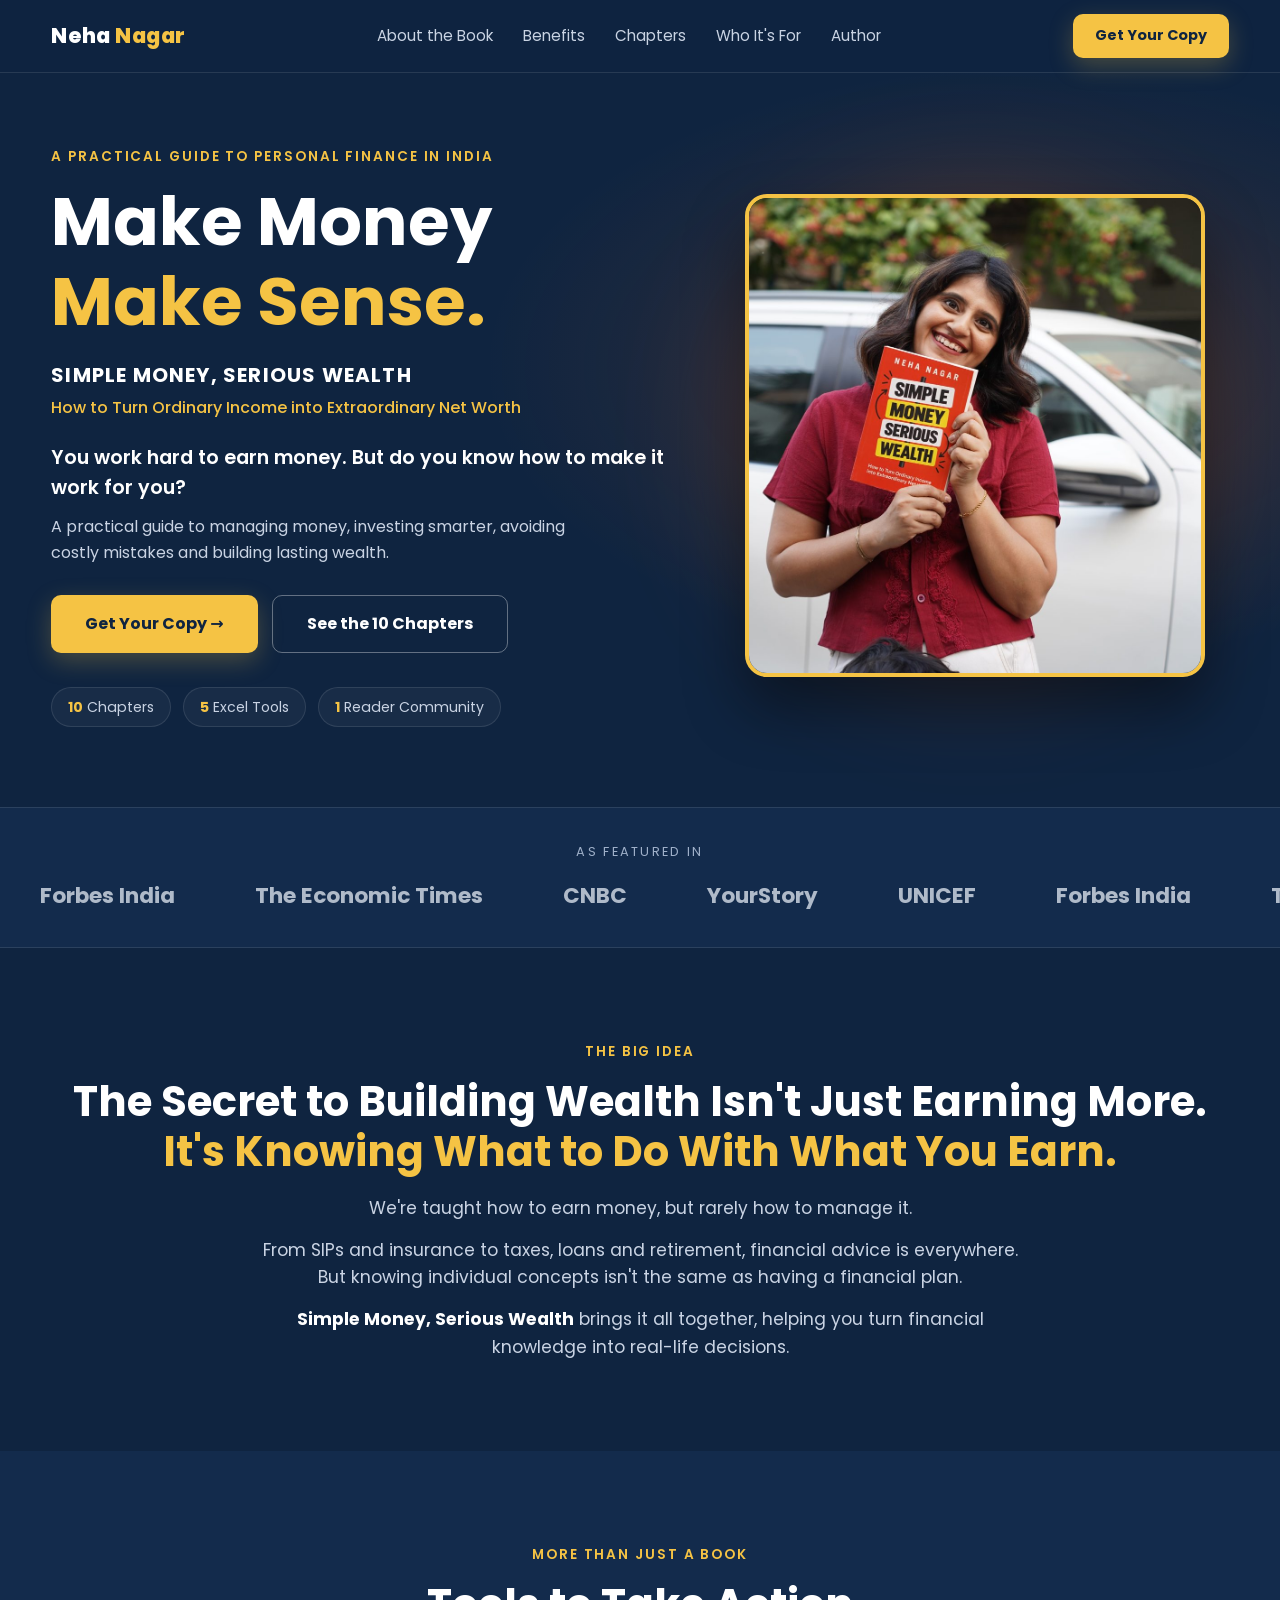
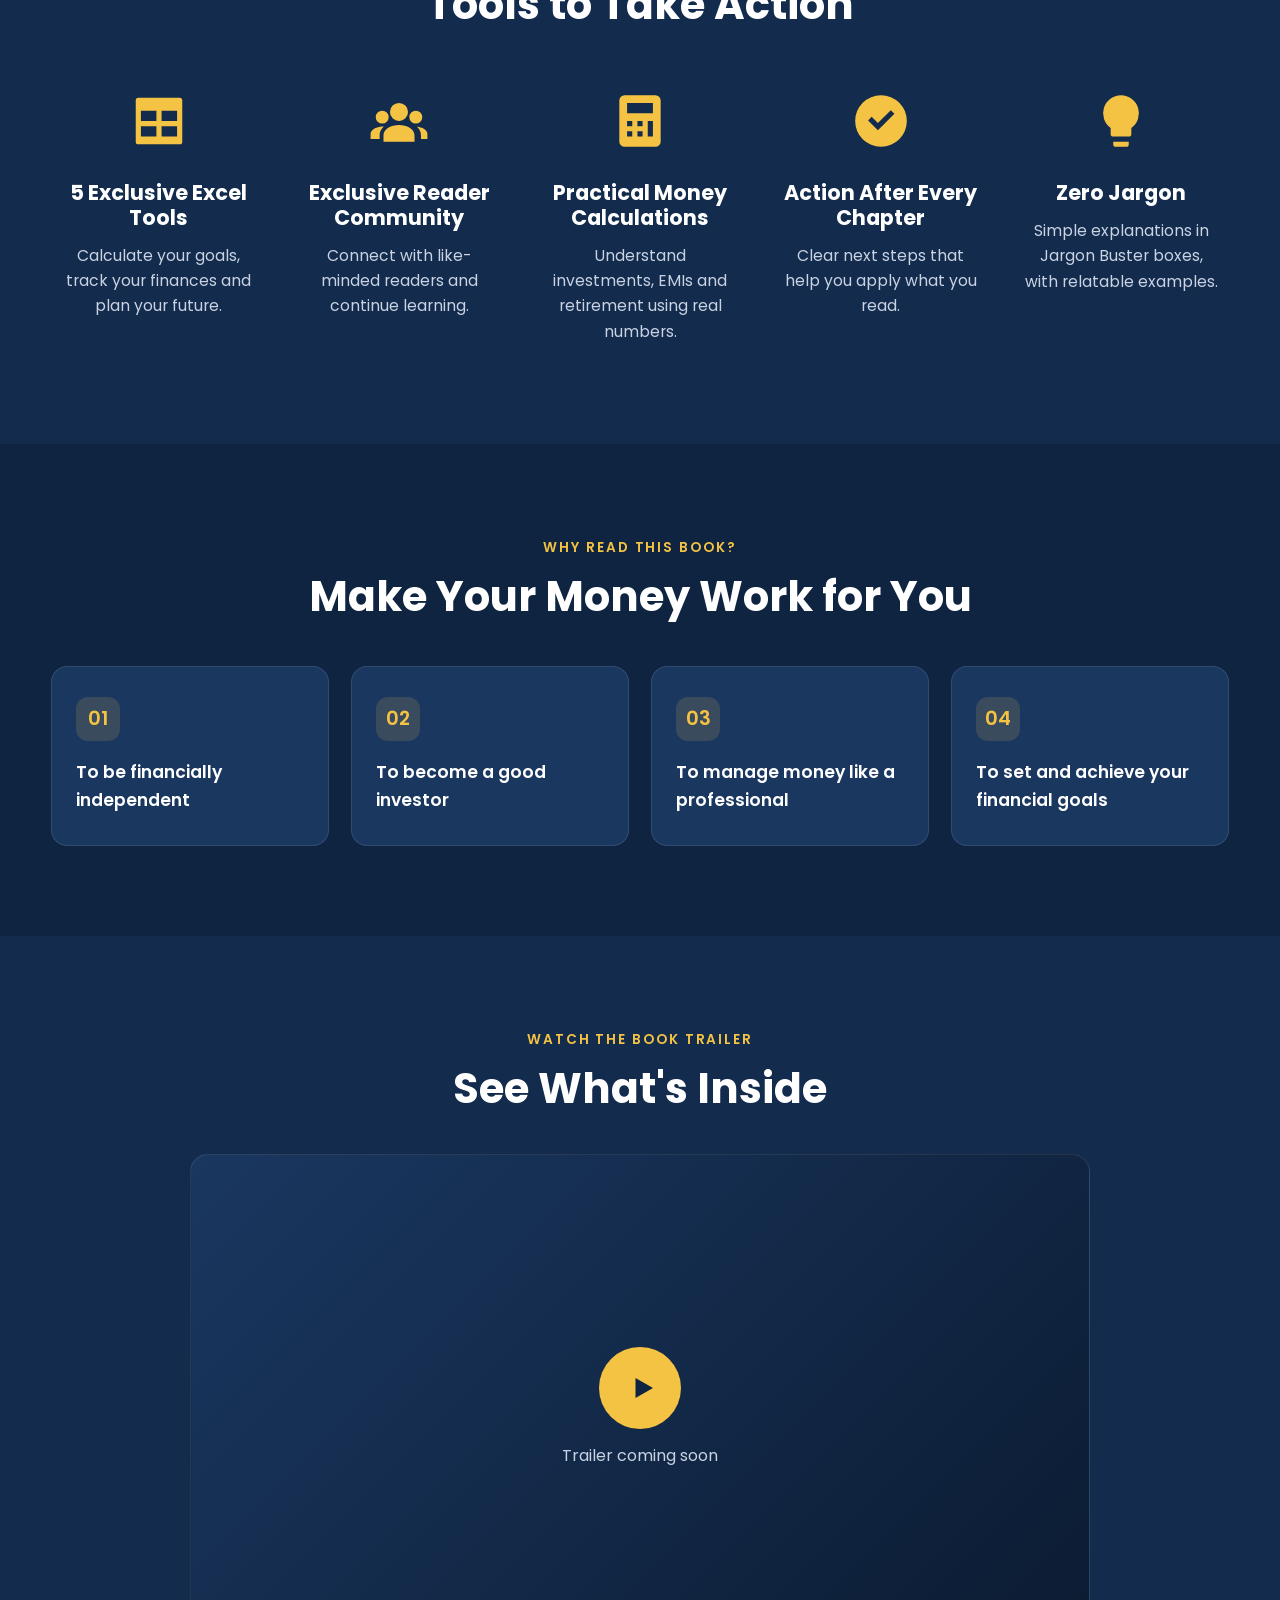
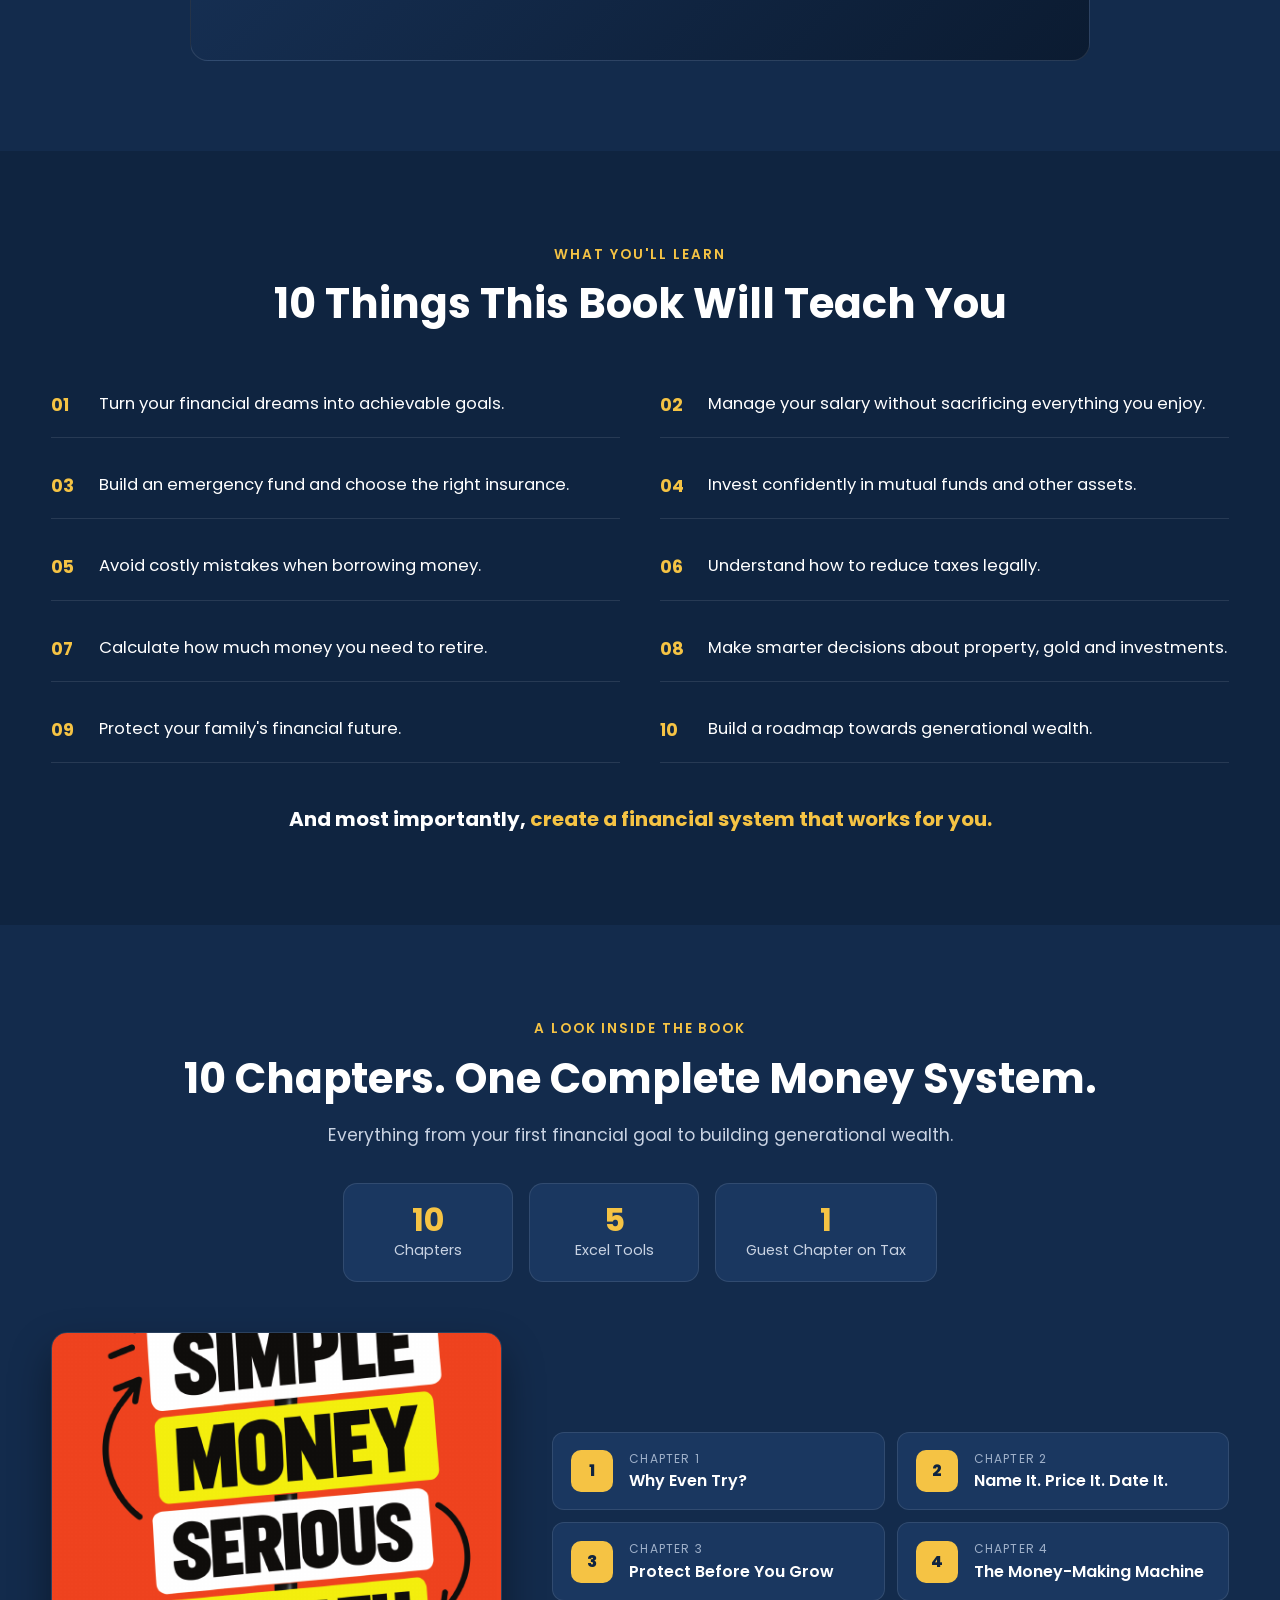
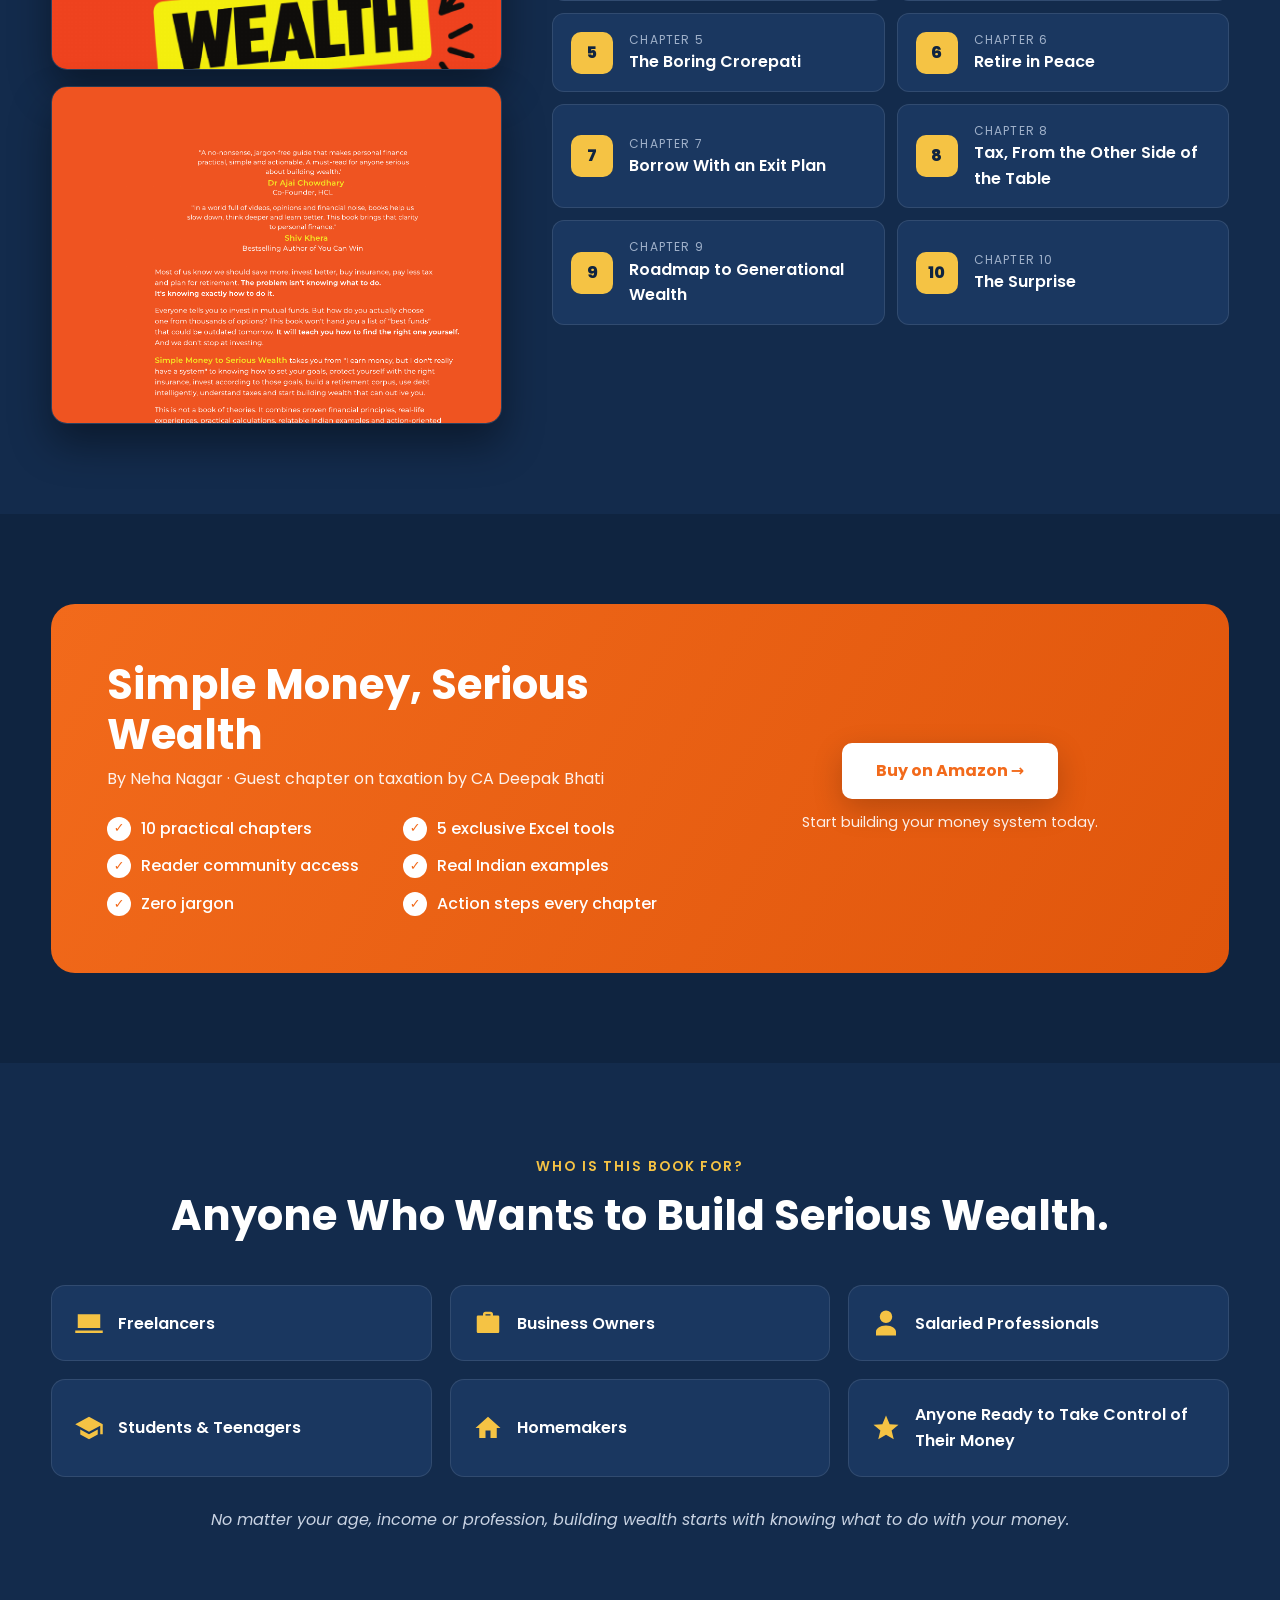
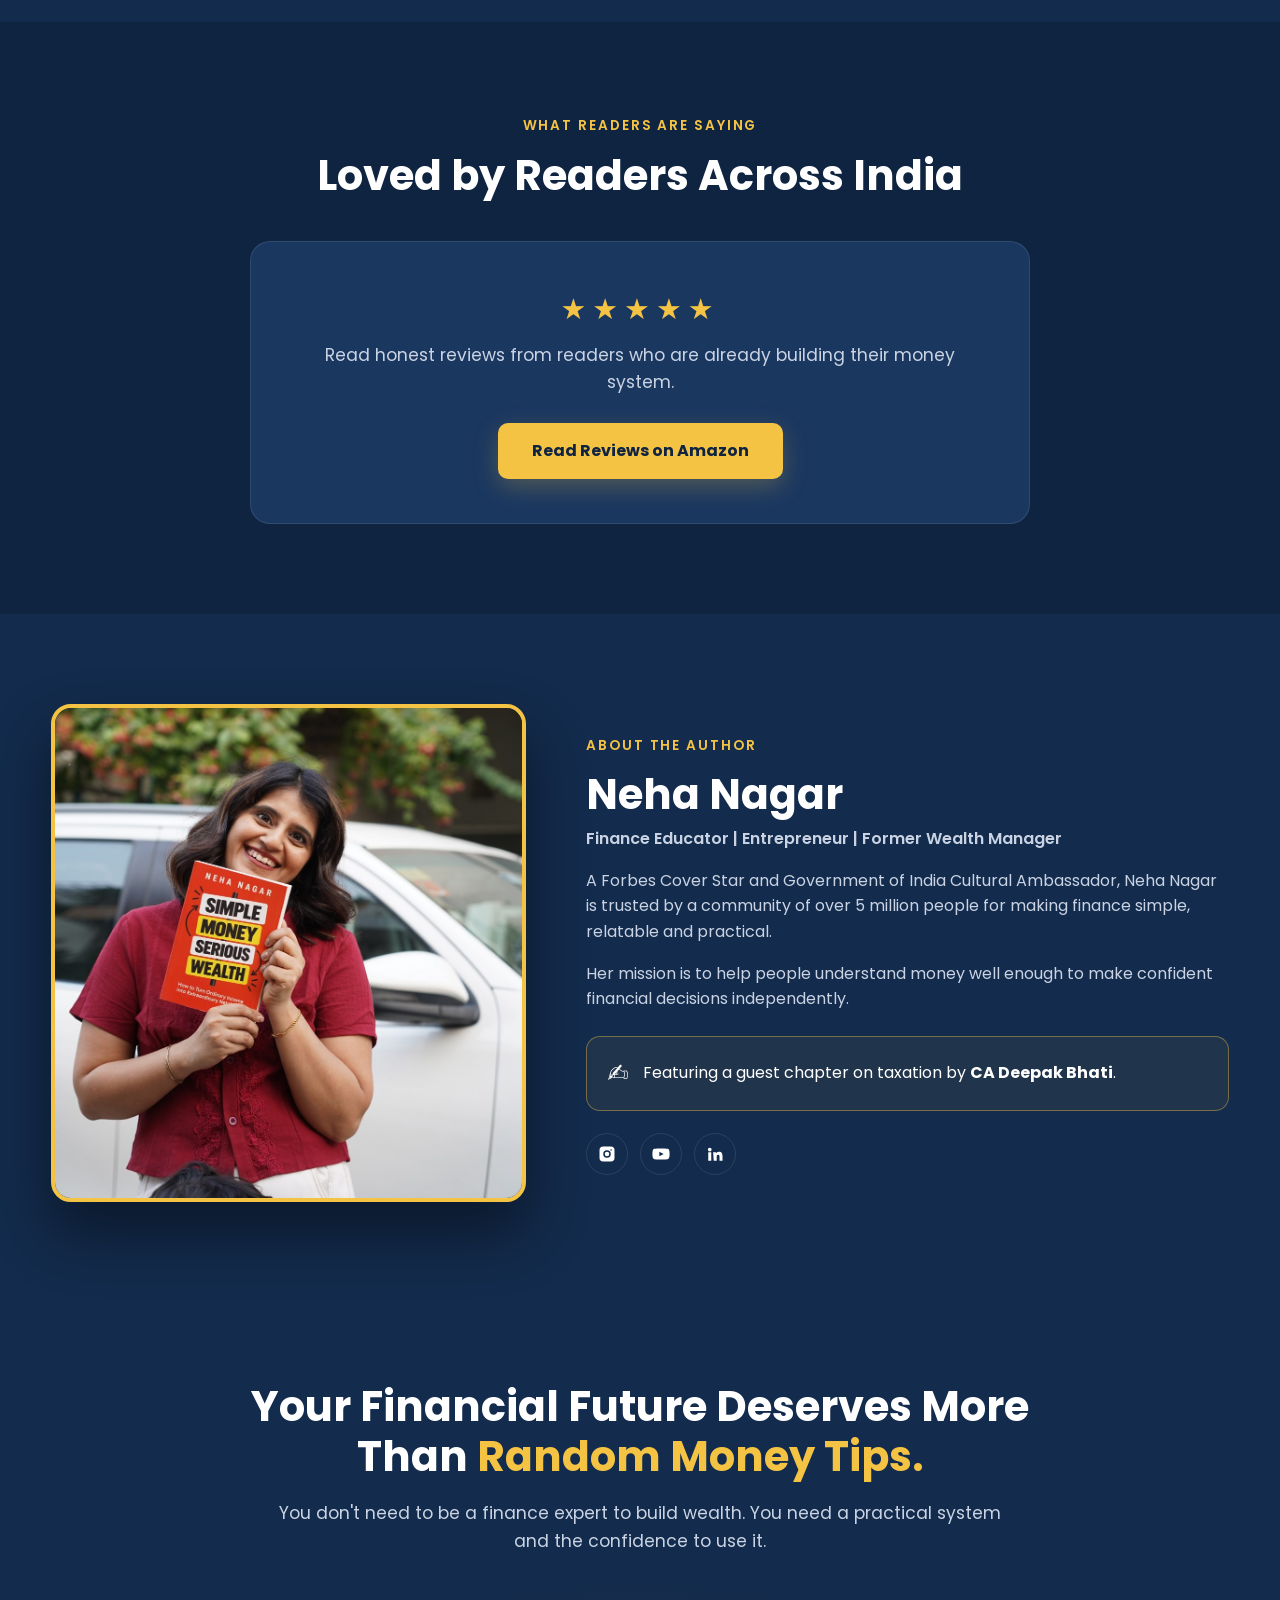
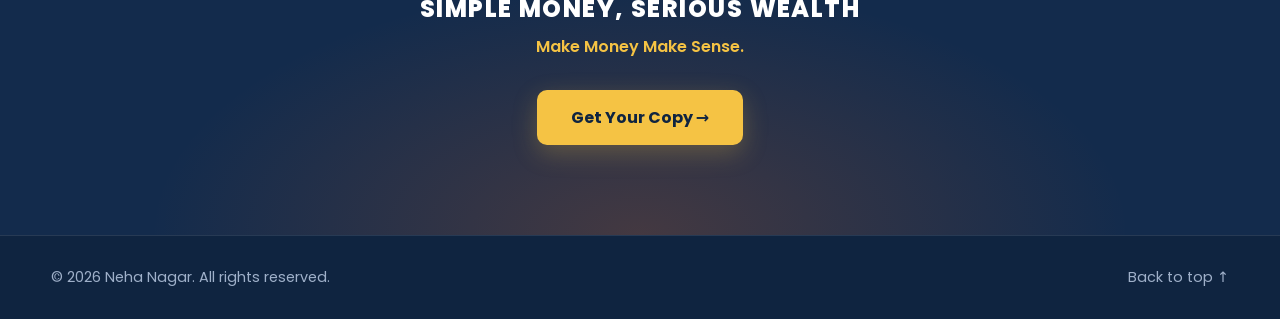
==== commit d9f52cc9: "Use the hero photo for the author section too Co-Authored-By: Claude Sonnet 5 <noreply@anthropic.com" ====
--- a/index.html
+++ b/index.html
@@ -419,7 +419,7 @@
 <!-- AUTHOR -->
 <section id="author" class="alt">
   <div class="wrap author">
-    <img src="assets/neha-nagar.png" alt="Neha Nagar">
+    <img src="assets/neha-book-hero.jpg" alt="Neha Nagar">
     <div>
       <span class="eyebrow">About the Author</span>
       <h2>Neha Nagar</h2>
